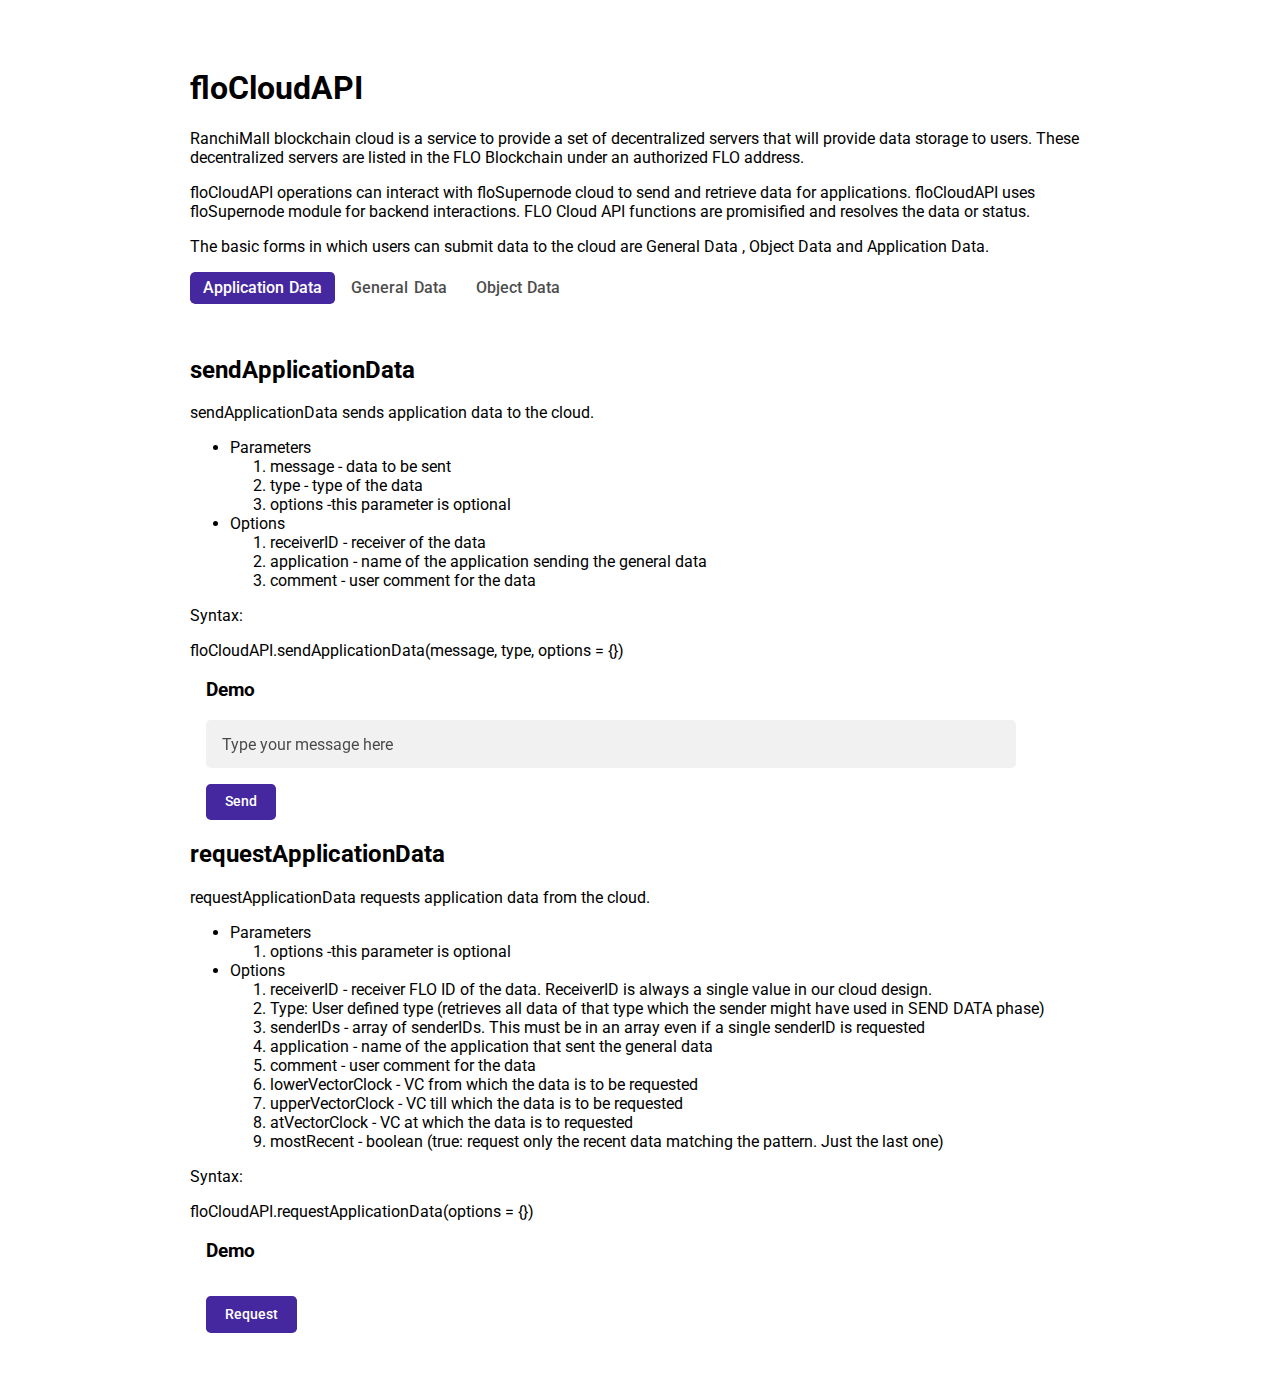
==== index.html @ 9a9b1ab0 "fixing key-value pair block" ====
<!DOCTYPE html>
<html>
  <head>
    <title>floCloud</title>
    <meta name="viewport" content="width=device-width, initial-scale=1.0" />
    <script id="floGlobals">
      /* Constants for FLO blockchain operations !!Make sure to add this at begining!! */
      const floGlobals = {
        //Required for all
        blockchain: "FLO",

        //Required for blockchain API operators
        apiURL: {
          FLO: [
            "https://explorer.mediciland.com/",
            "https://livenet.flocha.in/",
            "https://flosight.duckdns.org/",
            "http://livenet-explorer.floexperiments.com/",
          ],
          FLO_TEST: [
            "https://testnet-flosight.duckdns.org/",
            "https://testnet.flocha.in/",
          ],
        },
        adminID: "FKAEdnPfjXLHSYwrXQu377ugN4tXU7VGdf",
        sendAmt: 0.001,
        fee: 0.0005,

        //Required for Supernode operations
        SNStorageID: "FNaN9McoBAEFUjkRmNQRYLmBF8SpS7Tgfk",
        supernodes: {}, //each supnernode must be stored as floID : {uri:<uri>,pubKey:<publicKey>}

        //for cloud apps
        subAdmins: [],
        application: "floCloud",
        appObjects: {},
        generalData: {},
        lastVC: {},
      };
    </script>
    <script id="onLoadStartUp">
      function onLoadStartUp() {
        //floDapps.addStartUpFunction('Sample', Promised Function)
        //floDapps.setAppObjectStores({sampleObs1:{}, sampleObs2:{options{autoIncrement:true, keyPath:'SampleKey'}, Indexes:{sampleIndex:{}}}})
        //floDapps.setCustomPrivKeyInput( () => { FUNCTION BODY *must resolve private key* } )

        floDapps
          .launchStartUp()
          .then((result) => {
            console.log(result);
            alert(`Welcome FLO_ID: ${myFloID}`);
            //App functions....
          })
          .catch((error) => console.error(error));
      }
    </script>
    <link rel="preconnect" href="https://fonts.googleapis.com" />
    <link rel="preconnect" href="https://fonts.gstatic.com" crossorigin />
    <link
      href="https://fonts.googleapis.com/css2?family=Roboto:wght@300;500&display=swap"
      rel="stylesheet"
    />
    <link rel="stylesheet" href="style.css" />
  </head>

  <body onload="onLoadStartUp()">
    <section class="main_block">
      <div class="form-group">
        <h1>floCloudAPI</h1>
        <p>
          RanchiMall blockchain cloud is a service to provide a set of
          decentralized servers that will provide data storage to users. These
          decentralized servers are listed in the FLO Blockchain under an
          authorized FLO address.
        </p>

        <p>
          floCloudAPI operations can interact with floSupernode cloud to send
          and retrieve data for applications. floCloudAPI uses floSupernode
          module for backend interactions. FLO Cloud API functions are
          promisified and resolves the data or status.
        </p>

        <p>
          The basic forms in which users can submit data to the cloud are
          General Data , Object Data and Application Data.
        </p>

        <sm-tab-header variant="tab" target="tab1">
          <sm-tab rank="0" class="active">Application Data</sm-tab>
          <sm-tab rank="1" class="">General Data</sm-tab>
          <sm-tab rank="2" class="">Object Data</sm-tab>
        </sm-tab-header>

        <sm-tab-panels id="tab1">
          <sm-panel class="panels">
            <div
              id="sendApplicationDataBlock"
              class="descriptionBlocks hideBlock"
            >
              <h2>sendApplicationData</h2>
              <p>sendApplicationData sends application data to the cloud.</p>
              <ul>
                <li>Parameters</li>
                <ol>
                  <li>message - data to be sent</li>
                  <li>type - type of the data</li>
                  <li>options -this parameter is optional</li>
                </ol>

                <li>Options</li>
                <ol>
                  <li>receiverID - receiver of the data</li>
                  <li>
                    application - name of the application sending the general
                    data
                  </li>
                  <li>comment - user comment for the data</li>
                </ol>
              </ul>
              <p>Syntax:</p>
              <p class="syntax">
                floCloudAPI.sendApplicationData(message, type, options = {})
              </p>
            </div>

            <div class="demoSendApplicationData demoArea">
              <h3>Demo</h3>
              <sm-input
                placeholder="Type your message here"
                type="text"
                animate
                id="userMessage"
                class="demo-inner-blocks"
              >
              </sm-input>
              <sm-button variant="primary" id="sendApplicationMessage"
                >Send</sm-button
              >
            </div>

            <div
              id="requestApplicationDataBlock"
              class="descriptionBlocks hideBlock"
            >
              <h2>requestApplicationData</h2>
              <p>
                requestApplicationData requests application data from the cloud.
              </p>
              <ul>
                <li>Parameters</li>
                <ol>
                  <li>options -this parameter is optional</li>
                </ol>

                <li>Options</li>
                <ol>
                  <li>
                    receiverID - receiver FLO ID of the data. ReceiverID is
                    always a single value in our cloud design.
                  </li>
                  <li>
                    Type: User defined type (retrieves all data of that type
                    which the sender might have used in SEND DATA phase)
                  </li>
                  <li>
                    senderIDs - array of senderIDs. This must be in an array
                    even if a single senderID is requested
                  </li>
                  <li>
                    application - name of the application that sent the general
                    data
                  </li>
                  <li>comment - user comment for the data</li>
                  <li>
                    lowerVectorClock - VC from which the data is to be requested
                  </li>
                  <li>
                    upperVectorClock - VC till which the data is to be requested
                  </li>
                  <li>atVectorClock - VC at which the data is to requested</li>
                  <li>
                    mostRecent - boolean (true: request only the recent data
                    matching the pattern. Just the last one)
                  </li>
                </ol>
              </ul>
              <p>Syntax:</p>
              <p class="syntax">
                floCloudAPI.requestApplicationData(options = {})
              </p>
            </div>

            <div class="demoRequestApplicationData demoArea">
              <h3>Demo</h3>
              <sm-button variant="primary" id="requestApplicationMessage"
                >Request</sm-button
              >
            </div>
          </sm-panel>

          <!-- General Data -->

          <sm-panel class="hide-completely panels">
            <div id="sendGeneralDataBlock" class="descriptionBlocks">
              <h2>sendGeneralData</h2>
              <p>sendGeneralData sends general data to the cloud.</p>
              <ul>
                <li>Parameters</li>
                <ol>
                  <li>message - data to be sent</li>
                  <li>type - type of the data</li>
                  <li>options -this parameter is optional</li>
                </ol>

                <li>Options</li>
                <ol>
                  <li>receiverID - receiver of the data</li>
                  <li>
                    application - name of the application sending the general
                    data
                  </li>
                  <li>comment - user comment for the data</li>
                </ol>
              </ul>
              <p>Syntax:</p>
              <p class="syntax">
                floCloudAPI.sendGeneralData(message, type, options = {})
              </p>
            </div>

            <div class="demoSendGeneralData demoArea">
              <h3>Demo</h3>
              <sm-input
                placeholder="Type your message here"
                type="text"
                animate
                id="userMessage"
                class="demo-inner-blocks"
              >
              </sm-input>
              <sm-button variant="primary" id="sendUserMessage">Send</sm-button>
            </div>

            <div id="requestGeneralDataBlock" class="descriptionBlocks">
              <h2>requestGeneralData</h2>
              <p>
                requestGeneralData requests application data from the cloud.
              </p>
              <ul>
                <li>Parameters</li>
                <ol>
                  <li>type - type of the data</li>
                  <li>options -this parameter is optional</li>
                </ol>

                <li>Options</li>
                <ol>
                  <li>
                    receiverID - receiver FLO ID of the data. ReceiverID is
                    always a single value in our cloud design.
                  </li>
                  <li>
                    senderIDs - array of senderIDs. This must be in an array
                    even if a single senderID is requested
                  </li>
                  <li>
                    application - name of the application that sent the general
                    data
                  </li>
                  <li>comment - user comment for the data</li>
                  <li>
                    lowerVectorClock - VC from which the data is to be requested
                  </li>
                  <li>
                    upperVectorClock - VC till which the data is to be requested
                  </li>
                  <li>atVectorClock - VC at which the data is to requested</li>
                  <li>
                    mostRecent - boolean (true: request only the recent data
                    matching the pattern. Just the last one)
                  </li>
                </ol>
              </ul>
              <p>Syntax:</p>
              <p class="syntax">
                floCloudAPI.requestGeneralData(type, options = {})
              </p>
            </div>
            <div class="demoRequestGeneralData demoArea">
              <h3>Demo</h3>
              <sm-button variant="primary" id="requestUserMessage"
                >Request</sm-button
              >
            </div>
          </sm-panel>

          <!-- Object Data -->

          <sm-panel class="hide-completely panels">
            <div id="resetObjectDataBlock" class="descriptionBlocks">
              <h2>resetObjectData</h2>
              <p>resetObjectData resets the objectData to cloud.</p>
              <ul>
                <li>Parameters</li>
                <ol>
                  <li>
                    "objectName" - Name of the objectData to be updated. Quotes
                    are must.
                  </li>
                  <li>options -this parameter is optional</li>
                </ol>

                <li>Options</li>
                <ol>
                  <li>receiverID - receiver of the data</li>
                  <li>
                    application - name of the application sending the general
                    data
                  </li>
                  <li>comment - user comment for the data</li>
                </ol>
              </ul>
              <p>Syntax:</p>
              <p class="syntax">
                floCloudAPI.resetObjectData("objectName", options = {})
              </p>
            </div>

            <div class="demoResetObjectData demoArea">
              <h3>Demo</h3>
              <sm-input
                placeholder="Type the name of the Object"
                type="text"
                animate
                id="objectName"
                class="demo-inner-blocks"
              >
              </sm-input>

              <div class="keyValuePairs" id="resetKeyValueBlock">
                <h4>Key-Value Pairs</h4>
                <p>Write the key value pairs for the Object.</p>
                <div id="pair1" class="pairs">
                  <sm-input
                    placeholder="Type the key"
                    type="text"
                    animate
                    class="object-inner-blocks key"
                  >
                  </sm-input>
                  <sm-input
                    placeholder="Type the Value"
                    type="text"
                    animate
                    class="object-inner-blocks value"
                  >
                  </sm-input>
                  <div
                    class="plus"
                    onclick="addKeyValuePairs('resetKeyValueBlock' ,'pair1', 2)"
                  >
                    +
                  </div>
                </div>
              </div>
              <sm-button variant="primary" id="resetObjectData"
                >Reset</sm-button
              >
            </div>

            <div id="updateObjectDataBlock" class="descriptionBlocks">
              <h2>updateObjectData</h2>
              <p>updateObjectData updates the objectData to cloud.</p>
              <ul>
                <li>Parameters</li>
                <ol>
                  <li>
                    "objectName" - Name of the objectData to be updated. Quotes
                    are must.
                  </li>
                  <li>options -this parameter is optional</li>
                </ol>

                <li>Options</li>
                <ol>
                  <li>receiverID - receiver of the data</li>
                  <li>
                    application - name of the application sending the general
                    data
                  </li>
                  <li>comment - user comment for the data</li>
                </ol>
              </ul>
              <p>Syntax:</p>
              <p class="syntax">
                floCloudAPI.updateObjectData("objectName", options = {})
              </p>
            </div>

            <div class="demoUpdateObjectData demoArea">
              <h3>Demo</h3>
              <sm-input
                placeholder="Type the name of the Object"
                type="text"
                animate
                id="objectName"
                class="demo-inner-blocks"
              >
              </sm-input>

              <div class="keyValuePairs" id="updateKeyValueBlock">
                <h4>Key-Value Pairs</h4>
                <p>Write the key value pairs for the Object.</p>
                <div id="pair1" class="pairs">
                  <sm-input
                    placeholder="Type the key"
                    type="text"
                    animate
                    class="object-inner-blocks key"
                  >
                  </sm-input>
                  <sm-input
                    placeholder="Type the Value"
                    type="text"
                    animate
                    class="object-inner-blocks value"
                  >
                  </sm-input>
                  <div
                    class="plus"
                    onclick="addKeyValuePairs('updateKeyValueBlock' ,'pair1', 2)"
                  >
                    +
                  </div>
                </div>
              </div>
              <sm-button variant="primary" id="updateObjectData"
                >Update</sm-button
              >
            </div>

            <div id="requestObjectDataBlock" class="descriptionBlocks">
              <h2>requestObjectData</h2>
              <p>requestObjectData requests application data from the cloud.</p>
              <ul>
                <li>Parameters</li>
                <ol>
                  <li>
                    "objectName" - Name of the objectData to be requested.
                    Quotes are must.
                  </li>
                  <li>options -this parameter is optional</li>
                </ol>

                <li>Options</li>
                <ol>
                  <li>receiverID - receiver of the data</li>
                  <li>
                    senderIDs - array of senderIDs. This must be in an array
                    even if a single senderID is requested
                  </li>
                  <li>
                    application - name of the application sending the general
                    data
                  </li>
                  <li>comment - user comment for the data</li>
                  <li>
                    lowerVectorClock - VC from which the data is to be requested
                  </li>
                  <li>
                    upperVectorClock - VC till which the data is to be requested
                  </li>
                  <li>atVectorClock - VC at which the data is to requested</li>
                  <li>
                    mostRecent - boolean (true: request only the recent data
                    matching the pattern. Just the last one.)
                  </li>
                </ol>
              </ul>
              <p>Syntax:</p>
              <p class="syntax">
                floCloudAPI.requestObjectData("objectName", options = {})
              </p>
            </div>

            <div class="demoRequestObjectData demoArea">
              <h3>Demo</h3>
              <sm-input
                placeholder="Type the name of the Object"
                type="text"
                animate
                id="objectName"
                class="demo-inner-blocks"
              >
              </sm-input>
              <sm-button variant="primary" id="requestObjectData"
                >Request</sm-button
              >
            </div>
          </sm-panel>
        </sm-tab-panels>
      </div>
    </section>

    <script>
      let type = "type2";

      let userMessage = document.getElementById("userMessage");
      let objectName = document.getElementById("objectName");
      let demo = [
        "demoSendGeneralData",
        "demoRequestGeneralData",
        "demoSendApplicationData",
        "demoRequestApplicationData",
        "demoResetObjectData",
        "demoUpdateObjectData",
        "demoRequestObjectData",
      ];

      // buttons
      let sendUserMessage = document.getElementById("sendUserMessage");
      let requestUserMessage = document.getElementById("requestUserMessage");
      let resetObjectData = document.getElementById("resetObjectData");
      let updateObjectData = document.getElementById("updateObjectData");
      let requestObjectData = document.getElementById("requestObjectData");
      let sendApplicationMessage = document.getElementById(
        "sendApplicationMessage"
      );
      let requestApplicationMessage = document.getElementById(
        "requestApplicationMessage"
      );

      resetObjectData.addEventListener("clicked", () => {
        console.log("sending message");

        let objName = generateObject("resetKeyValueBlock");

        floCloudAPI.resetObjectData(objName).then(
          function (value) {
            alert("successful");
            displayCode(value, 4);
          },
          function (error) {
            alert("unsuccessful");
          }
        );
      });

      updateObjectData.addEventListener("clicked", () => {
        console.log("sending message");

        let objName = generateObject("updateKeyValueBlock");

        floCloudAPI.updateObjectData(objName).then(
          function (value) {
            alert("successful");
            displayCode(value, 5);
          },
          function (error) {
            alert("unsuccessful");
          }
        );
      });

      requestObjectData.addEventListener("clicked", () => {
        console.log("sending message");

        let objName = document.getElementById("objectName").value;

        floCloudAPI.requestObjectData(objName).then(
          function (value) {
            let result = floGlobals.appObjects[objName];

            alert("successful");
            displayCode(result, 6);
          },
          function (error) {
            alert("unsuccessful");
          }
        );
      });

      sendApplicationMessage.addEventListener("clicked", () => {
        console.log("sending message");

        floCloudAPI.sendApplicationData(userMessage.value, type).then(
          function (value) {
            alert("successful");
            displayCode(value, 2);
          },
          function (error) {
            alert("unsuccessful");
          }
        );
      });

      requestApplicationMessage.addEventListener("clicked", () => {
        console.log("requesting message");
        floCloudAPI.requestApplicationData().then(
          function (value) {
            alert("successful");
            displayCode(value, 3);
          },
          function (error) {
            alert("unsuccessful");
          }
        );
      });

      sendUserMessage.addEventListener("clicked", () => {
        console.log("sending message");

        floCloudAPI.sendGeneralData(userMessage.value, type).then(
          function (value) {
            alert("successful");
            displayCode(value, 0);
          },
          function (error) {
            alert("unsuccessful");
          }
        );
      });

      requestUserMessage.addEventListener("clicked", () => {
        console.log("requesting message");
        floCloudAPI.requestGeneralData(type).then(
          function (value) {
            alert("successful");

            displayCode(value, 1);
          },
          function (error) {
            alert("unsuccessful");
          }
        );
      });

      function displayCode(value, index) {
        let demoBlock = document.querySelector("." + demo[index]);
        let frag = document.createDocumentFragment();
        let codeLabel = document.createElement("p");
        let outputLabel = document.createElement("p");
        let codeBlock = document.createElement("pre");
        let outputBlock = document.createElement("pre");

        outputBlock.classList.add("scroll");
        outputBlock.classList.add("demo-inner-blocks");
        codeBlock.classList.add("demo-inner-blocks");

        codeLabel.innerHTML = "Code:";
        outputLabel.innerHTML = "Output:";
        outputBlock.innerHTML = JSON.stringify(value, undefined, 4);

        if (index == 0) {
          codeBlock.innerHTML = `floCloudAPI.sendGeneralData("${userMessage.value}", "${type}")`;
        } else if (index == 1) {
          codeBlock.innerHTML = `floCloudAPI.requestGeneralData("${type}"")`;
        } else if (index == 2) {
          codeBlock.innerHTML = `floCloudAPI.sendApplicationData("${userMessage.value}", "${type}")`;
        } else if (index == 3) {
          codeBlock.innerHTML = `floCloudAPI.requestApplicationData()`;
        } else if (index == 4) {
          codeBlock.innerHTML = `floCloudAPI.resetObjectData("${objectName.value}")`;
        } else if (index == 5) {
          codeBlock.innerHTML = `floCloudAPI.updateObjectData("${objectName.value}")`;
        } else if (index == 6) {
          codeBlock.innerHTML = `floCloudAPI.requestObjectData("${objectName.value}")`;
        }

        frag.appendChild(codeLabel);
        frag.appendChild(codeBlock);
        frag.appendChild(outputLabel);
        frag.appendChild(outputBlock);

        demoBlock.appendChild(frag);
      }

      function addKeyValuePairs(id, pairId, index) {
        let keyValueBlock = document.getElementById(id);
        let pairBlock = keyValueBlock.querySelector("#" + pairId);
        let pairClone = pairBlock.cloneNode(true);
        let plusBtn = pairBlock.querySelector(".plus");
        let plusBtnNew = pairClone.querySelector(".plus");

        pairBlock.removeChild(plusBtn);
        pairClone.setAttribute("id", "pair" + index);
        plusBtnNew.setAttribute(
          "onclick",
          `addKeyValuePairs('${id}' ,'pair${index}', ${index + 1})`
        );

        keyValueBlock.appendChild(pairClone);
      }

      function generateObject(id) {
        let keyValueBlock = document.getElementById(id);
        let pairs = keyValueBlock.querySelectorAll(".pairs");
        let objUser = objectName.value;
        let obj = {};

        pairs.forEach((pair) => {
          let key = pair.querySelector(".key").value;
          let value = pair.querySelector(".value").value;

          obj[key] = value;
        });

        floGlobals.appObjects[objUser] = obj;

        return objUser;
      }
    </script>
    <script src="scripts/components.js"></script>

    <script id="init_lib" version="1.0.1">
      //All util libraries required for Standard operations (DO NOT EDIT ANY)

      /* Reactor Event handling */
      if (typeof reactor == "undefined" || !reactor) {
        (function () {
          function Event(name) {
            this.name = name;
            this.callbacks = [];
          }

          Event.prototype.registerCallback = function (callback) {
            this.callbacks.push(callback);
          };

          function Reactor() {
            this.events = {};
          }

          Reactor.prototype.registerEvent = function (eventName) {
            var event = new Event(eventName);
            this.events[eventName] = event;
          };

          Reactor.prototype.dispatchEvent = function (eventName, eventArgs) {
            this.events[eventName].callbacks.forEach(function (callback) {
              callback(eventArgs);
            });
          };

          Reactor.prototype.addEventListener = function (eventName, callback) {
            this.events[eventName].registerCallback(callback);
          };

          window.reactor = new Reactor();
        })();
      }

      /* Sample Usage
    --Creating and defining the event--
    reactor.registerEvent('<eventName>');
    reactor.addEventListener('<eventName>', function(someObject){
      do something...
    });
    --Firing the event--
    reactor.dispatchEvent('<eventName>',<someObject>);
  */

      /*!
       * Crypto-JS v2.5.4  Crypto.js
       * http://code.google.com/p/crypto-js/
       * Copyright (c) 2009-2013, Jeff Mott. All rights reserved.
       * http://code.google.com/p/crypto-js/wiki/License
       */
      if (typeof Crypto == "undefined" || !Crypto.util) {
        (function () {
          var base64map =
            "ABCDEFGHIJKLMNOPQRSTUVWXYZabcdefghijklmnopqrstuvwxyz0123456789+/";

          // Global Crypto object
          var Crypto = (window.Crypto = {});

          // Crypto utilities
          var util = (Crypto.util = {
            // Bit-wise rotate left
            rotl: function (n, b) {
              return (n << b) | (n >>> (32 - b));
            },

            // Bit-wise rotate right
            rotr: function (n, b) {
              return (n << (32 - b)) | (n >>> b);
            },

            // Swap big-endian to little-endian and vice versa
            endian: function (n) {
              // If number given, swap endian
              if (n.constructor == Number) {
                return (
                  (util.rotl(n, 8) & 0x00ff00ff) |
                  (util.rotl(n, 24) & 0xff00ff00)
                );
              }

              // Else, assume array and swap all items
              for (var i = 0; i < n.length; i++) n[i] = util.endian(n[i]);
              return n;
            },

            // Generate an array of any length of random bytes
            randomBytes: function (n) {
              for (var bytes = []; n > 0; n--)
                bytes.push(Math.floor(Math.random() * 256));
              return bytes;
            },

            // Convert a byte array to big-endian 32-bit words
            bytesToWords: function (bytes) {
              for (var words = [], i = 0, b = 0; i < bytes.length; i++, b += 8)
                words[b >>> 5] |= (bytes[i] & 0xff) << (24 - (b % 32));
              return words;
            },

            // Convert big-endian 32-bit words to a byte array
            wordsToBytes: function (words) {
              for (var bytes = [], b = 0; b < words.length * 32; b += 8)
                bytes.push((words[b >>> 5] >>> (24 - (b % 32))) & 0xff);
              return bytes;
            },

            // Convert a byte array to a hex string
            bytesToHex: function (bytes) {
              for (var hex = [], i = 0; i < bytes.length; i++) {
                hex.push((bytes[i] >>> 4).toString(16));
                hex.push((bytes[i] & 0xf).toString(16));
              }
              return hex.join("");
            },

            // Convert a hex string to a byte array
            hexToBytes: function (hex) {
              for (var bytes = [], c = 0; c < hex.length; c += 2)
                bytes.push(parseInt(hex.substr(c, 2), 16));
              return bytes;
            },

            // Convert a byte array to a base-64 string
            bytesToBase64: function (bytes) {
              for (var base64 = [], i = 0; i < bytes.length; i += 3) {
                var triplet =
                  (bytes[i] << 16) | (bytes[i + 1] << 8) | bytes[i + 2];
                for (var j = 0; j < 4; j++) {
                  if (i * 8 + j * 6 <= bytes.length * 8)
                    base64.push(
                      base64map.charAt((triplet >>> (6 * (3 - j))) & 0x3f)
                    );
                  else base64.push("=");
                }
              }

              return base64.join("");
            },

            // Convert a base-64 string to a byte array
            base64ToBytes: function (base64) {
              // Remove non-base-64 characters
              base64 = base64.replace(/[^A-Z0-9+\/]/gi, "");

              for (
                var bytes = [], i = 0, imod4 = 0;
                i < base64.length;
                imod4 = ++i % 4
              ) {
                if (imod4 == 0) continue;
                bytes.push(
                  ((base64map.indexOf(base64.charAt(i - 1)) &
                    (Math.pow(2, -2 * imod4 + 8) - 1)) <<
                    (imod4 * 2)) |
                    (base64map.indexOf(base64.charAt(i)) >>> (6 - imod4 * 2))
                );
              }

              return bytes;
            },
          });

          // Crypto character encodings
          var charenc = (Crypto.charenc = {});

          // UTF-8 encoding
          var UTF8 = (charenc.UTF8 = {
            // Convert a string to a byte array
            stringToBytes: function (str) {
              return Binary.stringToBytes(unescape(encodeURIComponent(str)));
            },

            // Convert a byte array to a string
            bytesToString: function (bytes) {
              return decodeURIComponent(escape(Binary.bytesToString(bytes)));
            },
          });

          // Binary encoding
          var Binary = (charenc.Binary = {
            // Convert a string to a byte array
            stringToBytes: function (str) {
              for (var bytes = [], i = 0; i < str.length; i++)
                bytes.push(str.charCodeAt(i) & 0xff);
              return bytes;
            },

            // Convert a byte array to a string
            bytesToString: function (bytes) {
              for (var str = [], i = 0; i < bytes.length; i++)
                str.push(String.fromCharCode(bytes[i]));
              return str.join("");
            },
          });
        })();
      }

      //Adding SHA1 to fix basic PKBDF2
      /*
       * Crypto-JS v2.5.4
       * http://code.google.com/p/crypto-js/
       * (c) 2009-2012 by Jeff Mott. All rights reserved.
       * http://code.google.com/p/crypto-js/wiki/License
       */
      (function () {
        // Shortcuts
        var C = Crypto,
          util = C.util,
          charenc = C.charenc,
          UTF8 = charenc.UTF8,
          Binary = charenc.Binary;

        // Public API
        var SHA1 = (C.SHA1 = function (message, options) {
          var digestbytes = util.wordsToBytes(SHA1._sha1(message));
          return options && options.asBytes
            ? digestbytes
            : options && options.asString
            ? Binary.bytesToString(digestbytes)
            : util.bytesToHex(digestbytes);
        });

        // The core
        SHA1._sha1 = function (message) {
          // Convert to byte array
          if (message.constructor == String)
            message = UTF8.stringToBytes(message);
          /* else, assume byte array already */

          var m = util.bytesToWords(message),
            l = message.length * 8,
            w = [],
            H0 = 1732584193,
            H1 = -271733879,
            H2 = -1732584194,
            H3 = 271733878,
            H4 = -1009589776;

          // Padding
          m[l >> 5] |= 0x80 << (24 - (l % 32));
          m[(((l + 64) >>> 9) << 4) + 15] = l;

          for (var i = 0; i < m.length; i += 16) {
            var a = H0,
              b = H1,
              c = H2,
              d = H3,
              e = H4;

            for (var j = 0; j < 80; j++) {
              if (j < 16) w[j] = m[i + j];
              else {
                var n = w[j - 3] ^ w[j - 8] ^ w[j - 14] ^ w[j - 16];
                w[j] = (n << 1) | (n >>> 31);
              }

              var t =
                ((H0 << 5) | (H0 >>> 27)) +
                H4 +
                (w[j] >>> 0) +
                (j < 20
                  ? ((H1 & H2) | (~H1 & H3)) + 1518500249
                  : j < 40
                  ? (H1 ^ H2 ^ H3) + 1859775393
                  : j < 60
                  ? ((H1 & H2) | (H1 & H3) | (H2 & H3)) - 1894007588
                  : (H1 ^ H2 ^ H3) - 899497514);

              H4 = H3;
              H3 = H2;
              H2 = (H1 << 30) | (H1 >>> 2);
              H1 = H0;
              H0 = t;
            }

            H0 += a;
            H1 += b;
            H2 += c;
            H3 += d;
            H4 += e;
          }

          return [H0, H1, H2, H3, H4];
        };

        // Package private blocksize
        SHA1._blocksize = 16;

        SHA1._digestsize = 20;
      })();

      //Added to make PKBDF2 work
      /*
       * Crypto-JS v2.5.4
       * http://code.google.com/p/crypto-js/
       * (c) 2009-2012 by Jeff Mott. All rights reserved.
       * http://code.google.com/p/crypto-js/wiki/License
       */
      (function () {
        // Shortcuts
        var C = Crypto,
          util = C.util,
          charenc = C.charenc,
          UTF8 = charenc.UTF8,
          Binary = charenc.Binary;

        C.HMAC = function (hasher, message, key, options) {
          // Convert to byte arrays
          if (message.constructor == String)
            message = UTF8.stringToBytes(message);
          if (key.constructor == String) key = UTF8.stringToBytes(key);
          /* else, assume byte arrays already */

          // Allow arbitrary length keys
          if (key.length > hasher._blocksize * 4)
            key = hasher(key, {
              asBytes: true,
            });

          // XOR keys with pad constants
          var okey = key.slice(0),
            ikey = key.slice(0);
          for (var i = 0; i < hasher._blocksize * 4; i++) {
            okey[i] ^= 0x5c;
            ikey[i] ^= 0x36;
          }

          var hmacbytes = hasher(
            okey.concat(
              hasher(ikey.concat(message), {
                asBytes: true,
              })
            ),
            {
              asBytes: true,
            }
          );

          return options && options.asBytes
            ? hmacbytes
            : options && options.asString
            ? Binary.bytesToString(hmacbytes)
            : util.bytesToHex(hmacbytes);
        };
      })();

      //crypto-sha256-hmac.js
      /*
       * Crypto-JS v2.5.4
       * http://code.google.com/p/crypto-js/
       * (c) 2009-2012 by Jeff Mott. All rights reserved.
       * http://code.google.com/p/crypto-js/wiki/License
       */

      function ascii_to_hexa(str) {
        var arr1 = [];
        for (var n = 0, l = str.length; n < l; n++) {
          var hex = Number(str.charCodeAt(n)).toString(16);
          arr1.push(hex);
        }
        return arr1.join("");
      }

      (typeof Crypto == "undefined" || !Crypto.util) &&
        (function () {
          var d = (window.Crypto = {}),
            k = (d.util = {
              rotl: function (b, a) {
                return (b << a) | (b >>> (32 - a));
              },
              rotr: function (b, a) {
                return (b << (32 - a)) | (b >>> a);
              },
              endian: function (b) {
                if (b.constructor == Number)
                  return (
                    (k.rotl(b, 8) & 16711935) | (k.rotl(b, 24) & 4278255360)
                  );
                for (var a = 0; a < b.length; a++) b[a] = k.endian(b[a]);
                return b;
              },
              randomBytes: function (b) {
                for (var a = []; b > 0; b--)
                  a.push(Math.floor(Math.random() * 256));
                return a;
              },
              bytesToWords: function (b) {
                for (var a = [], c = 0, e = 0; c < b.length; c++, e += 8)
                  a[e >>> 5] |= (b[c] & 255) << (24 - (e % 32));
                return a;
              },
              wordsToBytes: function (b) {
                for (var a = [], c = 0; c < b.length * 32; c += 8)
                  a.push((b[c >>> 5] >>> (24 - (c % 32))) & 255);
                return a;
              },
              bytesToHex: function (b) {
                for (var a = [], c = 0; c < b.length; c++)
                  a.push((b[c] >>> 4).toString(16)),
                    a.push((b[c] & 15).toString(16));
                return a.join("");
              },
              hexToBytes: function (b) {
                for (var a = [], c = 0; c < b.length; c += 2)
                  a.push(parseInt(b.substr(c, 2), 16));
                return a;
              },
              bytesToBase64: function (b) {
                for (var a = [], c = 0; c < b.length; c += 3)
                  for (
                    var e = (b[c] << 16) | (b[c + 1] << 8) | b[c + 2], p = 0;
                    p < 4;
                    p++
                  )
                    c * 8 + p * 6 <= b.length * 8
                      ? a.push(
                          "ABCDEFGHIJKLMNOPQRSTUVWXYZabcdefghijklmnopqrstuvwxyz0123456789+/".charAt(
                            (e >>> (6 * (3 - p))) & 63
                          )
                        )
                      : a.push("=");
                return a.join("");
              },
              base64ToBytes: function (b) {
                for (
                  var b = b.replace(/[^A-Z0-9+\/]/gi, ""), a = [], c = 0, e = 0;
                  c < b.length;
                  e = ++c % 4
                )
                  e != 0 &&
                    a.push(
                      (("ABCDEFGHIJKLMNOPQRSTUVWXYZabcdefghijklmnopqrstuvwxyz0123456789+/".indexOf(
                        b.charAt(c - 1)
                      ) &
                        (Math.pow(2, -2 * e + 8) - 1)) <<
                        (e * 2)) |
                        ("ABCDEFGHIJKLMNOPQRSTUVWXYZabcdefghijklmnopqrstuvwxyz0123456789+/".indexOf(
                          b.charAt(c)
                        ) >>>
                          (6 - e * 2))
                    );
                return a;
              },
            }),
            d = (d.charenc = {});
          d.UTF8 = {
            stringToBytes: function (b) {
              return g.stringToBytes(unescape(encodeURIComponent(b)));
            },
            bytesToString: function (b) {
              return decodeURIComponent(escape(g.bytesToString(b)));
            },
          };
          var g = (d.Binary = {
            stringToBytes: function (b) {
              for (var a = [], c = 0; c < b.length; c++)
                a.push(b.charCodeAt(c) & 255);
              return a;
            },
            bytesToString: function (b) {
              for (var a = [], c = 0; c < b.length; c++)
                a.push(String.fromCharCode(b[c]));
              return a.join("");
            },
          });
        })();
      (function () {
        var d = Crypto,
          k = d.util,
          g = d.charenc,
          b = g.UTF8,
          a = g.Binary,
          c = [
            1116352408, 1899447441, 3049323471, 3921009573, 961987163,
            1508970993, 2453635748, 2870763221, 3624381080, 310598401,
            607225278, 1426881987, 1925078388, 2162078206, 2614888103,
            3248222580, 3835390401, 4022224774, 264347078, 604807628, 770255983,
            1249150122, 1555081692, 1996064986, 2554220882, 2821834349,
            2952996808, 3210313671, 3336571891, 3584528711, 113926993,
            338241895, 666307205, 773529912, 1294757372, 1396182291, 1695183700,
            1986661051, 2177026350, 2456956037, 2730485921, 2820302411,
            3259730800, 3345764771, 3516065817, 3600352804, 4094571909,
            275423344, 430227734, 506948616, 659060556, 883997877, 958139571,
            1322822218, 1537002063, 1747873779, 1955562222, 2024104815,
            2227730452, 2361852424, 2428436474, 2756734187, 3204031479,
            3329325298,
          ],
          e = (d.SHA256 = function (b, c) {
            var f = k.wordsToBytes(e._sha256(b));
            return c && c.asBytes
              ? f
              : c && c.asString
              ? a.bytesToString(f)
              : k.bytesToHex(f);
          });
        e._sha256 = function (a) {
          a.constructor == String && (a = b.stringToBytes(a));
          var e = k.bytesToWords(a),
            f = a.length * 8,
            a = [
              1779033703, 3144134277, 1013904242, 2773480762, 1359893119,
              2600822924, 528734635, 1541459225,
            ],
            d = [],
            g,
            m,
            r,
            i,
            n,
            o,
            s,
            t,
            h,
            l,
            j;
          e[f >> 5] |= 128 << (24 - (f % 32));
          e[(((f + 64) >> 9) << 4) + 15] = f;
          for (t = 0; t < e.length; t += 16) {
            f = a[0];
            g = a[1];
            m = a[2];
            r = a[3];
            i = a[4];
            n = a[5];
            o = a[6];
            s = a[7];
            for (h = 0; h < 64; h++) {
              h < 16
                ? (d[h] = e[h + t])
                : ((l = d[h - 15]),
                  (j = d[h - 2]),
                  (d[h] =
                    (((l << 25) | (l >>> 7)) ^
                      ((l << 14) | (l >>> 18)) ^
                      (l >>> 3)) +
                    (d[h - 7] >>> 0) +
                    (((j << 15) | (j >>> 17)) ^
                      ((j << 13) | (j >>> 19)) ^
                      (j >>> 10)) +
                    (d[h - 16] >>> 0)));
              j = (f & g) ^ (f & m) ^ (g & m);
              var u =
                ((f << 30) | (f >>> 2)) ^
                ((f << 19) | (f >>> 13)) ^
                ((f << 10) | (f >>> 22));
              l =
                (s >>> 0) +
                (((i << 26) | (i >>> 6)) ^
                  ((i << 21) | (i >>> 11)) ^
                  ((i << 7) | (i >>> 25))) +
                ((i & n) ^ (~i & o)) +
                c[h] +
                (d[h] >>> 0);
              j = u + j;
              s = o;
              o = n;
              n = i;
              i = (r + l) >>> 0;
              r = m;
              m = g;
              g = f;
              f = (l + j) >>> 0;
            }
            a[0] += f;
            a[1] += g;
            a[2] += m;
            a[3] += r;
            a[4] += i;
            a[5] += n;
            a[6] += o;
            a[7] += s;
          }
          return a;
        };
        e._blocksize = 16;
        e._digestsize = 32;
      })();
      (function () {
        var d = Crypto,
          k = d.util,
          g = d.charenc,
          b = g.UTF8,
          a = g.Binary;
        d.HMAC = function (c, e, d, g) {
          e.constructor == String && (e = b.stringToBytes(e));
          d.constructor == String && (d = b.stringToBytes(d));
          d.length > c._blocksize * 4 &&
            (d = c(d, {
              asBytes: !0,
            }));
          for (
            var f = d.slice(0), d = d.slice(0), q = 0;
            q < c._blocksize * 4;
            q++
          )
            (f[q] ^= 92), (d[q] ^= 54);
          c = c(
            f.concat(
              c(d.concat(e), {
                asBytes: !0,
              })
            ),
            {
              asBytes: !0,
            }
          );
          return g && g.asBytes
            ? c
            : g && g.asString
            ? a.bytesToString(c)
            : k.bytesToHex(c);
        };
      })();

      /*!
       * Random number generator with ArcFour PRNG
       *
       * NOTE: For best results, put code like
       * <body onclick='SecureRandom.seedTime();' onkeypress='SecureRandom.seedTime();'>
       * in your main HTML document.
       *
       * Copyright Tom Wu, bitaddress.org  BSD License.
       * http://www-cs-students.stanford.edu/~tjw/jsbn/LICENSE
       */
      (function () {
        // Constructor function of Global SecureRandom object
        var sr = (window.SecureRandom = function () {});

        // Properties
        sr.state;
        sr.pool;
        sr.pptr;
        sr.poolCopyOnInit;

        // Pool size must be a multiple of 4 and greater than 32.
        // An array of bytes the size of the pool will be passed to init()
        sr.poolSize = 256;

        // --- object methods ---

        // public method
        // ba: byte array
        sr.prototype.nextBytes = function (ba) {
          var i;
          if (
            window.crypto &&
            window.crypto.getRandomValues &&
            window.Uint8Array
          ) {
            try {
              var rvBytes = new Uint8Array(ba.length);
              window.crypto.getRandomValues(rvBytes);
              for (i = 0; i < ba.length; ++i) ba[i] = sr.getByte() ^ rvBytes[i];
              return;
            } catch (e) {
              alert(e);
            }
          }
          for (i = 0; i < ba.length; ++i) ba[i] = sr.getByte();
        };

        // --- static methods ---

        // Mix in the current time (w/milliseconds) into the pool
        // NOTE: this method should be called from body click/keypress event handlers to increase entropy
        sr.seedTime = function () {
          sr.seedInt(new Date().getTime());
        };

        sr.getByte = function () {
          if (sr.state == null) {
            sr.seedTime();
            sr.state = sr.ArcFour(); // Plug in your RNG constructor here
            sr.state.init(sr.pool);
            sr.poolCopyOnInit = [];
            for (sr.pptr = 0; sr.pptr < sr.pool.length; ++sr.pptr)
              sr.poolCopyOnInit[sr.pptr] = sr.pool[sr.pptr];
            sr.pptr = 0;
          }
          // TODO: allow reseeding after first request
          return sr.state.next();
        };

        // Mix in a 32-bit integer into the pool
        sr.seedInt = function (x) {
          sr.seedInt8(x);
          sr.seedInt8(x >> 8);
          sr.seedInt8(x >> 16);
          sr.seedInt8(x >> 24);
        };

        // Mix in a 16-bit integer into the pool
        sr.seedInt16 = function (x) {
          sr.seedInt8(x);
          sr.seedInt8(x >> 8);
        };

        // Mix in a 8-bit integer into the pool
        sr.seedInt8 = function (x) {
          sr.pool[sr.pptr++] ^= x & 255;
          if (sr.pptr >= sr.poolSize) sr.pptr -= sr.poolSize;
        };

        // Arcfour is a PRNG
        sr.ArcFour = function () {
          function Arcfour() {
            this.i = 0;
            this.j = 0;
            this.S = new Array();
          }

          // Initialize arcfour context from key, an array of ints, each from [0..255]
          function ARC4init(key) {
            var i, j, t;
            for (i = 0; i < 256; ++i) this.S[i] = i;
            j = 0;
            for (i = 0; i < 256; ++i) {
              j = (j + this.S[i] + key[i % key.length]) & 255;
              t = this.S[i];
              this.S[i] = this.S[j];
              this.S[j] = t;
            }
            this.i = 0;
            this.j = 0;
          }

          function ARC4next() {
            var t;
            this.i = (this.i + 1) & 255;
            this.j = (this.j + this.S[this.i]) & 255;
            t = this.S[this.i];
            this.S[this.i] = this.S[this.j];
            this.S[this.j] = t;
            return this.S[(t + this.S[this.i]) & 255];
          }

          Arcfour.prototype.init = ARC4init;
          Arcfour.prototype.next = ARC4next;

          return new Arcfour();
        };

        // Initialize the pool with junk if needed.
        if (sr.pool == null) {
          sr.pool = new Array();
          sr.pptr = 0;
          var t;
          if (
            window.crypto &&
            window.crypto.getRandomValues &&
            window.Uint8Array
          ) {
            try {
              // Use webcrypto if available
              var ua = new Uint8Array(sr.poolSize);
              window.crypto.getRandomValues(ua);
              for (t = 0; t < sr.poolSize; ++t) sr.pool[sr.pptr++] = ua[t];
            } catch (e) {
              alert(e);
            }
          }
          while (sr.pptr < sr.poolSize) {
            // extract some randomness from Math.random()
            t = Math.floor(65536 * Math.random());
            sr.pool[sr.pptr++] = t >>> 8;
            sr.pool[sr.pptr++] = t & 255;
          }
          sr.pptr = Math.floor(sr.poolSize * Math.random());
          sr.seedTime();
          // entropy
          var entropyStr = "";
          // screen size and color depth: ~4.8 to ~5.4 bits
          entropyStr +=
            window.screen.height *
            window.screen.width *
            window.screen.colorDepth;
          entropyStr +=
            window.screen.availHeight *
            window.screen.availWidth *
            window.screen.pixelDepth;
          // time zone offset: ~4 bits
          var dateObj = new Date();
          var timeZoneOffset = dateObj.getTimezoneOffset();
          entropyStr += timeZoneOffset;
          // user agent: ~8.3 to ~11.6 bits
          entropyStr += navigator.userAgent;
          // browser plugin details: ~16.2 to ~21.8 bits
          var pluginsStr = "";
          for (var i = 0; i < navigator.plugins.length; i++) {
            pluginsStr +=
              navigator.plugins[i].name +
              " " +
              navigator.plugins[i].filename +
              " " +
              navigator.plugins[i].description +
              " " +
              navigator.plugins[i].version +
              ", ";
          }
          var mimeTypesStr = "";
          for (var i = 0; i < navigator.mimeTypes.length; i++) {
            mimeTypesStr +=
              navigator.mimeTypes[i].description +
              " " +
              navigator.mimeTypes[i].type +
              " " +
              navigator.mimeTypes[i].suffixes +
              ", ";
          }
          entropyStr += pluginsStr + mimeTypesStr;
          // cookies and storage: 1 bit
          entropyStr +=
            navigator.cookieEnabled +
            typeof sessionStorage +
            typeof localStorage;
          // language: ~7 bit
          entropyStr += navigator.language;
          // history: ~2 bit
          entropyStr += window.history.length;
          // location
          entropyStr += window.location;

          var entropyBytes = Crypto.SHA256(entropyStr, { asBytes: true });
          for (var i = 0; i < entropyBytes.length; i++) {
            sr.seedInt8(entropyBytes[i]);
          }
        }
      })();

      //ripemd160.js
      /*
        CryptoJS v3.1.2
        code.google.com/p/crypto-js
        (c) 2009-2013 by Jeff Mott. All rights reserved.
        code.google.com/p/crypto-js/wiki/License
        */
      /** @preserve
        (c) 2012 by Cédric Mesnil. All rights reserved.
        Redistribution and use in source and binary forms, with or without modification, are permitted provided that the following conditions are met:
            - Redistributions of source code must retain the above copyright notice, this list of conditions and the following disclaimer.
            - Redistributions in binary form must reproduce the above copyright notice, this list of conditions and the following disclaimer in the documentation and/or other materials provided with the distribution.
        THIS SOFTWARE IS PROVIDED BY THE COPYRIGHT HOLDERS AND CONTRIBUTORS "AS IS" AND ANY EXPRESS OR IMPLIED WARRANTIES, INCLUDING, BUT NOT LIMITED TO, THE IMPLIED WARRANTIES OF MERCHANTABILITY AND FITNESS FOR A PARTICULAR PURPOSE ARE DISCLAIMED. IN NO EVENT SHALL THE COPYRIGHT HOLDER OR CONTRIBUTORS BE LIABLE FOR ANY DIRECT, INDIRECT, INCIDENTAL, SPECIAL, EXEMPLARY, OR CONSEQUENTIAL DAMAGES (INCLUDING, BUT NOT LIMITED TO, PROCUREMENT OF SUBSTITUTE GOODS OR SERVICES; LOSS OF USE, DATA, OR PROFITS; OR BUSINESS INTERRUPTION) HOWEVER CAUSED AND ON ANY THEORY OF LIABILITY, WHETHER IN CONTRACT, STRICT LIABILITY, OR TORT (INCLUDING NEGLIGENCE OR OTHERWISE) ARISING IN ANY WAY OUT OF THE USE OF THIS SOFTWARE, EVEN IF ADVISED OF THE POSSIBILITY OF SUCH DAMAGE.
        */

      // Constants table
      var zl = [
        0, 1, 2, 3, 4, 5, 6, 7, 8, 9, 10, 11, 12, 13, 14, 15, 7, 4, 13, 1, 10,
        6, 15, 3, 12, 0, 9, 5, 2, 14, 11, 8, 3, 10, 14, 4, 9, 15, 8, 1, 2, 7, 0,
        6, 13, 11, 5, 12, 1, 9, 11, 10, 0, 8, 12, 4, 13, 3, 7, 15, 14, 5, 6, 2,
        4, 0, 5, 9, 7, 12, 2, 10, 14, 1, 3, 8, 11, 6, 15, 13,
      ];
      var zr = [
        5, 14, 7, 0, 9, 2, 11, 4, 13, 6, 15, 8, 1, 10, 3, 12, 6, 11, 3, 7, 0,
        13, 5, 10, 14, 15, 8, 12, 4, 9, 1, 2, 15, 5, 1, 3, 7, 14, 6, 9, 11, 8,
        12, 2, 10, 0, 4, 13, 8, 6, 4, 1, 3, 11, 15, 0, 5, 12, 2, 13, 9, 7, 10,
        14, 12, 15, 10, 4, 1, 5, 8, 7, 6, 2, 13, 14, 0, 3, 9, 11,
      ];
      var sl = [
        11, 14, 15, 12, 5, 8, 7, 9, 11, 13, 14, 15, 6, 7, 9, 8, 7, 6, 8, 13, 11,
        9, 7, 15, 7, 12, 15, 9, 11, 7, 13, 12, 11, 13, 6, 7, 14, 9, 13, 15, 14,
        8, 13, 6, 5, 12, 7, 5, 11, 12, 14, 15, 14, 15, 9, 8, 9, 14, 5, 6, 8, 6,
        5, 12, 9, 15, 5, 11, 6, 8, 13, 12, 5, 12, 13, 14, 11, 8, 5, 6,
      ];
      var sr = [
        8, 9, 9, 11, 13, 15, 15, 5, 7, 7, 8, 11, 14, 14, 12, 6, 9, 13, 15, 7,
        12, 8, 9, 11, 7, 7, 12, 7, 6, 15, 13, 11, 9, 7, 15, 11, 8, 6, 6, 14, 12,
        13, 5, 14, 13, 13, 7, 5, 15, 5, 8, 11, 14, 14, 6, 14, 6, 9, 12, 9, 12,
        5, 15, 8, 8, 5, 12, 9, 12, 5, 14, 6, 8, 13, 6, 5, 15, 13, 11, 11,
      ];

      var hl = [0x00000000, 0x5a827999, 0x6ed9eba1, 0x8f1bbcdc, 0xa953fd4e];
      var hr = [0x50a28be6, 0x5c4dd124, 0x6d703ef3, 0x7a6d76e9, 0x00000000];

      var bytesToWords = function (bytes) {
        var words = [];
        for (var i = 0, b = 0; i < bytes.length; i++, b += 8) {
          words[b >>> 5] |= bytes[i] << (24 - (b % 32));
        }
        return words;
      };

      var wordsToBytes = function (words) {
        var bytes = [];
        for (var b = 0; b < words.length * 32; b += 8) {
          bytes.push((words[b >>> 5] >>> (24 - (b % 32))) & 0xff);
        }
        return bytes;
      };

      var processBlock = function (H, M, offset) {
        // Swap endian
        for (var i = 0; i < 16; i++) {
          var offset_i = offset + i;
          var M_offset_i = M[offset_i];

          // Swap
          M[offset_i] =
            (((M_offset_i << 8) | (M_offset_i >>> 24)) & 0x00ff00ff) |
            (((M_offset_i << 24) | (M_offset_i >>> 8)) & 0xff00ff00);
        }

        // Working variables
        var al, bl, cl, dl, el;
        var ar, br, cr, dr, er;

        ar = al = H[0];
        br = bl = H[1];
        cr = cl = H[2];
        dr = dl = H[3];
        er = el = H[4];
        // Computation
        var t;
        for (var i = 0; i < 80; i += 1) {
          t = (al + M[offset + zl[i]]) | 0;
          if (i < 16) {
            t += f1(bl, cl, dl) + hl[0];
          } else if (i < 32) {
            t += f2(bl, cl, dl) + hl[1];
          } else if (i < 48) {
            t += f3(bl, cl, dl) + hl[2];
          } else if (i < 64) {
            t += f4(bl, cl, dl) + hl[3];
          } else {
            // if (i<80) {
            t += f5(bl, cl, dl) + hl[4];
          }
          t = t | 0;
          t = rotl(t, sl[i]);
          t = (t + el) | 0;
          al = el;
          el = dl;
          dl = rotl(cl, 10);
          cl = bl;
          bl = t;

          t = (ar + M[offset + zr[i]]) | 0;
          if (i < 16) {
            t += f5(br, cr, dr) + hr[0];
          } else if (i < 32) {
            t += f4(br, cr, dr) + hr[1];
          } else if (i < 48) {
            t += f3(br, cr, dr) + hr[2];
          } else if (i < 64) {
            t += f2(br, cr, dr) + hr[3];
          } else {
            // if (i<80) {
            t += f1(br, cr, dr) + hr[4];
          }
          t = t | 0;
          t = rotl(t, sr[i]);
          t = (t + er) | 0;
          ar = er;
          er = dr;
          dr = rotl(cr, 10);
          cr = br;
          br = t;
        }
        // Intermediate hash value
        t = (H[1] + cl + dr) | 0;
        H[1] = (H[2] + dl + er) | 0;
        H[2] = (H[3] + el + ar) | 0;
        H[3] = (H[4] + al + br) | 0;
        H[4] = (H[0] + bl + cr) | 0;
        H[0] = t;
      };

      function f1(x, y, z) {
        return x ^ y ^ z;
      }

      function f2(x, y, z) {
        return (x & y) | (~x & z);
      }

      function f3(x, y, z) {
        return (x | ~y) ^ z;
      }

      function f4(x, y, z) {
        return (x & z) | (y & ~z);
      }

      function f5(x, y, z) {
        return x ^ (y | ~z);
      }

      function rotl(x, n) {
        return (x << n) | (x >>> (32 - n));
      }

      function ripemd160(message) {
        var H = [0x67452301, 0xefcdab89, 0x98badcfe, 0x10325476, 0xc3d2e1f0];

        var m = bytesToWords(message);

        var nBitsLeft = message.length * 8;
        var nBitsTotal = message.length * 8;

        // Add padding
        m[nBitsLeft >>> 5] |= 0x80 << (24 - (nBitsLeft % 32));
        m[(((nBitsLeft + 64) >>> 9) << 4) + 14] =
          (((nBitsTotal << 8) | (nBitsTotal >>> 24)) & 0x00ff00ff) |
          (((nBitsTotal << 24) | (nBitsTotal >>> 8)) & 0xff00ff00);

        for (var i = 0; i < m.length; i += 16) {
          processBlock(H, m, i);
        }

        // Swap endian
        for (var i = 0; i < 5; i++) {
          // Shortcut
          var H_i = H[i];

          // Swap
          H[i] =
            (((H_i << 8) | (H_i >>> 24)) & 0x00ff00ff) |
            (((H_i << 24) | (H_i >>> 8)) & 0xff00ff00);
        }

        var digestbytes = wordsToBytes(H);
        return digestbytes;
      }

      // Upstream 'BigInteger' here:
      // Original Author: http://www-cs-students.stanford.edu/~tjw/jsbn/
      // Follows 'jsbn' on Github: https://github.com/jasondavies/jsbn
      // Review and Testing: https://github.com/cryptocoinjs/bigi/
      /*!
       * Basic JavaScript BN library - subset useful for RSA encryption. v1.4
       *
       * Copyright (c) 2005  Tom Wu
       * All Rights Reserved.
       * BSD License
       * http://www-cs-students.stanford.edu/~tjw/jsbn/LICENSE
       *
       * Copyright Stephan Thomas
       * Copyright pointbiz
       */

      (function () {
        // (public) Constructor function of Global BigInteger object
        var BigInteger = (window.BigInteger = function BigInteger(a, b, c) {
          if (!(this instanceof BigInteger)) return new BigInteger(a, b, c);

          if (a != null)
            if ("number" == typeof a) this.fromNumber(a, b, c);
            else if (b == null && "string" != typeof a) this.fromString(a, 256);
            else this.fromString(a, b);
        });

        // Bits per digit
        var dbits;

        // JavaScript engine analysis
        var canary = 0xdeadbeefcafe;
        var j_lm = (canary & 0xffffff) == 0xefcafe;

        // return new, unset BigInteger
        function nbi() {
          return new BigInteger(null);
        }

        // am: Compute w_j += (x*this_i), propagate carries,
        // c is initial carry, returns final carry.
        // c < 3*dvalue, x < 2*dvalue, this_i < dvalue
        // We need to select the fastest one that works in this environment.

        // am1: use a single mult and divide to get the high bits,
        // max digit bits should be 26 because
        // max internal value = 2*dvalue^2-2*dvalue (< 2^53)
        function am1(i, x, w, j, c, n) {
          while (--n >= 0) {
            var v = x * this[i++] + w[j] + c;
            c = Math.floor(v / 0x4000000);
            w[j++] = v & 0x3ffffff;
          }
          return c;
        }
        // am2 avoids a big mult-and-extract completely.
        // Max digit bits should be <= 30 because we do bitwise ops
        // on values up to 2*hdvalue^2-hdvalue-1 (< 2^31)
        function am2(i, x, w, j, c, n) {
          var xl = x & 0x7fff,
            xh = x >> 15;
          while (--n >= 0) {
            var l = this[i] & 0x7fff;
            var h = this[i++] >> 15;
            var m = xh * l + h * xl;
            l = xl * l + ((m & 0x7fff) << 15) + w[j] + (c & 0x3fffffff);
            c = (l >>> 30) + (m >>> 15) + xh * h + (c >>> 30);
            w[j++] = l & 0x3fffffff;
          }
          return c;
        }
        // Alternately, set max digit bits to 28 since some
        // browsers slow down when dealing with 32-bit numbers.
        function am3(i, x, w, j, c, n) {
          var xl = x & 0x3fff,
            xh = x >> 14;
          while (--n >= 0) {
            var l = this[i] & 0x3fff;
            var h = this[i++] >> 14;
            var m = xh * l + h * xl;
            l = xl * l + ((m & 0x3fff) << 14) + w[j] + c;
            c = (l >> 28) + (m >> 14) + xh * h;
            w[j++] = l & 0xfffffff;
          }
          return c;
        }
        if (j_lm && navigator.appName == "Microsoft Internet Explorer") {
          BigInteger.prototype.am = am2;
          dbits = 30;
        } else if (j_lm && navigator.appName != "Netscape") {
          BigInteger.prototype.am = am1;
          dbits = 26;
        } else {
          // Mozilla/Netscape seems to prefer am3
          BigInteger.prototype.am = am3;
          dbits = 28;
        }

        BigInteger.prototype.DB = dbits;
        BigInteger.prototype.DM = (1 << dbits) - 1;
        BigInteger.prototype.DV = 1 << dbits;

        var BI_FP = 52;
        BigInteger.prototype.FV = Math.pow(2, BI_FP);
        BigInteger.prototype.F1 = BI_FP - dbits;
        BigInteger.prototype.F2 = 2 * dbits - BI_FP;

        // Digit conversions
        var BI_RM = "0123456789abcdefghijklmnopqrstuvwxyz";
        var BI_RC = new Array();
        var rr, vv;
        rr = "0".charCodeAt(0);
        for (vv = 0; vv <= 9; ++vv) BI_RC[rr++] = vv;
        rr = "a".charCodeAt(0);
        for (vv = 10; vv < 36; ++vv) BI_RC[rr++] = vv;
        rr = "A".charCodeAt(0);
        for (vv = 10; vv < 36; ++vv) BI_RC[rr++] = vv;

        function int2char(n) {
          return BI_RM.charAt(n);
        }

        function intAt(s, i) {
          var c = BI_RC[s.charCodeAt(i)];
          return c == null ? -1 : c;
        }

        // return bigint initialized to value
        function nbv(i) {
          var r = nbi();
          r.fromInt(i);
          return r;
        }

        // returns bit length of the integer x
        function nbits(x) {
          var r = 1,
            t;
          if ((t = x >>> 16) != 0) {
            x = t;
            r += 16;
          }
          if ((t = x >> 8) != 0) {
            x = t;
            r += 8;
          }
          if ((t = x >> 4) != 0) {
            x = t;
            r += 4;
          }
          if ((t = x >> 2) != 0) {
            x = t;
            r += 2;
          }
          if ((t = x >> 1) != 0) {
            x = t;
            r += 1;
          }
          return r;
        }

        // (protected) copy this to r
        BigInteger.prototype.copyTo = function (r) {
          for (var i = this.t - 1; i >= 0; --i) r[i] = this[i];
          r.t = this.t;
          r.s = this.s;
        };

        // (protected) set from integer value x, -DV <= x < DV
        BigInteger.prototype.fromInt = function (x) {
          this.t = 1;
          this.s = x < 0 ? -1 : 0;
          if (x > 0) this[0] = x;
          else if (x < -1) this[0] = x + this.DV;
          else this.t = 0;
        };

        // (protected) set from string and radix
        BigInteger.prototype.fromString = function (s, b) {
          var k;
          if (b == 16) k = 4;
          else if (b == 8) k = 3;
          else if (b == 256) k = 8;
          // byte array
          else if (b == 2) k = 1;
          else if (b == 32) k = 5;
          else if (b == 4) k = 2;
          else {
            this.fromRadix(s, b);
            return;
          }
          this.t = 0;
          this.s = 0;
          var i = s.length,
            mi = false,
            sh = 0;
          while (--i >= 0) {
            var x = k == 8 ? s[i] & 0xff : intAt(s, i);
            if (x < 0) {
              if (s.charAt(i) == "-") mi = true;
              continue;
            }
            mi = false;
            if (sh == 0) this[this.t++] = x;
            else if (sh + k > this.DB) {
              this[this.t - 1] |= (x & ((1 << (this.DB - sh)) - 1)) << sh;
              this[this.t++] = x >> (this.DB - sh);
            } else this[this.t - 1] |= x << sh;
            sh += k;
            if (sh >= this.DB) sh -= this.DB;
          }
          if (k == 8 && (s[0] & 0x80) != 0) {
            this.s = -1;
            if (sh > 0) this[this.t - 1] |= ((1 << (this.DB - sh)) - 1) << sh;
          }
          this.clamp();
          if (mi) BigInteger.ZERO.subTo(this, this);
        };

        // (protected) clamp off excess high words
        BigInteger.prototype.clamp = function () {
          var c = this.s & this.DM;
          while (this.t > 0 && this[this.t - 1] == c) --this.t;
        };

        // (protected) r = this << n*DB
        BigInteger.prototype.dlShiftTo = function (n, r) {
          var i;
          for (i = this.t - 1; i >= 0; --i) r[i + n] = this[i];
          for (i = n - 1; i >= 0; --i) r[i] = 0;
          r.t = this.t + n;
          r.s = this.s;
        };

        // (protected) r = this >> n*DB
        BigInteger.prototype.drShiftTo = function (n, r) {
          for (var i = n; i < this.t; ++i) r[i - n] = this[i];
          r.t = Math.max(this.t - n, 0);
          r.s = this.s;
        };

        // (protected) r = this << n
        BigInteger.prototype.lShiftTo = function (n, r) {
          var bs = n % this.DB;
          var cbs = this.DB - bs;
          var bm = (1 << cbs) - 1;
          var ds = Math.floor(n / this.DB),
            c = (this.s << bs) & this.DM,
            i;
          for (i = this.t - 1; i >= 0; --i) {
            r[i + ds + 1] = (this[i] >> cbs) | c;
            c = (this[i] & bm) << bs;
          }
          for (i = ds - 1; i >= 0; --i) r[i] = 0;
          r[ds] = c;
          r.t = this.t + ds + 1;
          r.s = this.s;
          r.clamp();
        };

        // (protected) r = this >> n
        BigInteger.prototype.rShiftTo = function (n, r) {
          r.s = this.s;
          var ds = Math.floor(n / this.DB);
          if (ds >= this.t) {
            r.t = 0;
            return;
          }
          var bs = n % this.DB;
          var cbs = this.DB - bs;
          var bm = (1 << bs) - 1;
          r[0] = this[ds] >> bs;
          for (var i = ds + 1; i < this.t; ++i) {
            r[i - ds - 1] |= (this[i] & bm) << cbs;
            r[i - ds] = this[i] >> bs;
          }
          if (bs > 0) r[this.t - ds - 1] |= (this.s & bm) << cbs;
          r.t = this.t - ds;
          r.clamp();
        };

        // (protected) r = this - a
        BigInteger.prototype.subTo = function (a, r) {
          var i = 0,
            c = 0,
            m = Math.min(a.t, this.t);
          while (i < m) {
            c += this[i] - a[i];
            r[i++] = c & this.DM;
            c >>= this.DB;
          }
          if (a.t < this.t) {
            c -= a.s;
            while (i < this.t) {
              c += this[i];
              r[i++] = c & this.DM;
              c >>= this.DB;
            }
            c += this.s;
          } else {
            c += this.s;
            while (i < a.t) {
              c -= a[i];
              r[i++] = c & this.DM;
              c >>= this.DB;
            }
            c -= a.s;
          }
          r.s = c < 0 ? -1 : 0;
          if (c < -1) r[i++] = this.DV + c;
          else if (c > 0) r[i++] = c;
          r.t = i;
          r.clamp();
        };

        // (protected) r = this * a, r != this,a (HAC 14.12)
        // "this" should be the larger one if appropriate.
        BigInteger.prototype.multiplyTo = function (a, r) {
          var x = this.abs(),
            y = a.abs();
          var i = x.t;
          r.t = i + y.t;
          while (--i >= 0) r[i] = 0;
          for (i = 0; i < y.t; ++i) r[i + x.t] = x.am(0, y[i], r, i, 0, x.t);
          r.s = 0;
          r.clamp();
          if (this.s != a.s) BigInteger.ZERO.subTo(r, r);
        };

        // (protected) r = this^2, r != this (HAC 14.16)
        BigInteger.prototype.squareTo = function (r) {
          var x = this.abs();
          var i = (r.t = 2 * x.t);
          while (--i >= 0) r[i] = 0;
          for (i = 0; i < x.t - 1; ++i) {
            var c = x.am(i, x[i], r, 2 * i, 0, 1);
            if (
              (r[i + x.t] += x.am(
                i + 1,
                2 * x[i],
                r,
                2 * i + 1,
                c,
                x.t - i - 1
              )) >= x.DV
            ) {
              r[i + x.t] -= x.DV;
              r[i + x.t + 1] = 1;
            }
          }
          if (r.t > 0) r[r.t - 1] += x.am(i, x[i], r, 2 * i, 0, 1);
          r.s = 0;
          r.clamp();
        };

        // (protected) divide this by m, quotient and remainder to q, r (HAC 14.20)
        // r != q, this != m.  q or r may be null.
        BigInteger.prototype.divRemTo = function (m, q, r) {
          var pm = m.abs();
          if (pm.t <= 0) return;
          var pt = this.abs();
          if (pt.t < pm.t) {
            if (q != null) q.fromInt(0);
            if (r != null) this.copyTo(r);
            return;
          }
          if (r == null) r = nbi();
          var y = nbi(),
            ts = this.s,
            ms = m.s;
          var nsh = this.DB - nbits(pm[pm.t - 1]); // normalize modulus
          if (nsh > 0) {
            pm.lShiftTo(nsh, y);
            pt.lShiftTo(nsh, r);
          } else {
            pm.copyTo(y);
            pt.copyTo(r);
          }
          var ys = y.t;
          var y0 = y[ys - 1];
          if (y0 == 0) return;
          var yt = y0 * (1 << this.F1) + (ys > 1 ? y[ys - 2] >> this.F2 : 0);
          var d1 = this.FV / yt,
            d2 = (1 << this.F1) / yt,
            e = 1 << this.F2;
          var i = r.t,
            j = i - ys,
            t = q == null ? nbi() : q;
          y.dlShiftTo(j, t);
          if (r.compareTo(t) >= 0) {
            r[r.t++] = 1;
            r.subTo(t, r);
          }
          BigInteger.ONE.dlShiftTo(ys, t);
          t.subTo(y, y); // "negative" y so we can replace sub with am later
          while (y.t < ys) y[y.t++] = 0;
          while (--j >= 0) {
            // Estimate quotient digit
            var qd =
              r[--i] == y0
                ? this.DM
                : Math.floor(r[i] * d1 + (r[i - 1] + e) * d2);
            if ((r[i] += y.am(0, qd, r, j, 0, ys)) < qd) {
              // Try it out
              y.dlShiftTo(j, t);
              r.subTo(t, r);
              while (r[i] < --qd) r.subTo(t, r);
            }
          }
          if (q != null) {
            r.drShiftTo(ys, q);
            if (ts != ms) BigInteger.ZERO.subTo(q, q);
          }
          r.t = ys;
          r.clamp();
          if (nsh > 0) r.rShiftTo(nsh, r); // Denormalize remainder
          if (ts < 0) BigInteger.ZERO.subTo(r, r);
        };

        // (protected) return "-1/this % 2^DB"; useful for Mont. reduction
        // justification:
        //         xy == 1 (mod m)
        //         xy =  1+km
        //   xy(2-xy) = (1+km)(1-km)
        // x[y(2-xy)] = 1-k^2m^2
        // x[y(2-xy)] == 1 (mod m^2)
        // if y is 1/x mod m, then y(2-xy) is 1/x mod m^2
        // should reduce x and y(2-xy) by m^2 at each step to keep size bounded.
        // JS multiply "overflows" differently from C/C++, so care is needed here.
        BigInteger.prototype.invDigit = function () {
          if (this.t < 1) return 0;
          var x = this[0];
          if ((x & 1) == 0) return 0;
          var y = x & 3; // y == 1/x mod 2^2
          y = (y * (2 - (x & 0xf) * y)) & 0xf; // y == 1/x mod 2^4
          y = (y * (2 - (x & 0xff) * y)) & 0xff; // y == 1/x mod 2^8
          y = (y * (2 - (((x & 0xffff) * y) & 0xffff))) & 0xffff; // y == 1/x mod 2^16
          // last step - calculate inverse mod DV directly;
          // assumes 16 < DB <= 32 and assumes ability to handle 48-bit ints
          y = (y * (2 - ((x * y) % this.DV))) % this.DV; // y == 1/x mod 2^dbits
          // we really want the negative inverse, and -DV < y < DV
          return y > 0 ? this.DV - y : -y;
        };

        // (protected) true iff this is even
        BigInteger.prototype.isEven = function () {
          return (this.t > 0 ? this[0] & 1 : this.s) == 0;
        };

        // (protected) this^e, e < 2^32, doing sqr and mul with "r" (HAC 14.79)
        BigInteger.prototype.exp = function (e, z) {
          if (e > 0xffffffff || e < 1) return BigInteger.ONE;
          var r = nbi(),
            r2 = nbi(),
            g = z.convert(this),
            i = nbits(e) - 1;
          g.copyTo(r);
          while (--i >= 0) {
            z.sqrTo(r, r2);
            if ((e & (1 << i)) > 0) z.mulTo(r2, g, r);
            else {
              var t = r;
              r = r2;
              r2 = t;
            }
          }
          return z.revert(r);
        };

        // (public) return string representation in given radix
        BigInteger.prototype.toString = function (b) {
          if (this.s < 0) return "-" + this.negate().toString(b);
          var k;
          if (b == 16) k = 4;
          else if (b == 8) k = 3;
          else if (b == 2) k = 1;
          else if (b == 32) k = 5;
          else if (b == 4) k = 2;
          else return this.toRadix(b);
          var km = (1 << k) - 1,
            d,
            m = false,
            r = "",
            i = this.t;
          var p = this.DB - ((i * this.DB) % k);
          if (i-- > 0) {
            if (p < this.DB && (d = this[i] >> p) > 0) {
              m = true;
              r = int2char(d);
            }
            while (i >= 0) {
              if (p < k) {
                d = (this[i] & ((1 << p) - 1)) << (k - p);
                d |= this[--i] >> (p += this.DB - k);
              } else {
                d = (this[i] >> (p -= k)) & km;
                if (p <= 0) {
                  p += this.DB;
                  --i;
                }
              }
              if (d > 0) m = true;
              if (m) r += int2char(d);
            }
          }
          return m ? r : "0";
        };

        // (public) -this
        BigInteger.prototype.negate = function () {
          var r = nbi();
          BigInteger.ZERO.subTo(this, r);
          return r;
        };

        // (public) |this|
        BigInteger.prototype.abs = function () {
          return this.s < 0 ? this.negate() : this;
        };

        // (public) return + if this > a, - if this < a, 0 if equal
        BigInteger.prototype.compareTo = function (a) {
          var r = this.s - a.s;
          if (r != 0) return r;
          var i = this.t;
          r = i - a.t;
          if (r != 0) return this.s < 0 ? -r : r;
          while (--i >= 0) if ((r = this[i] - a[i]) != 0) return r;
          return 0;
        };

        // (public) return the number of bits in "this"
        BigInteger.prototype.bitLength = function () {
          if (this.t <= 0) return 0;
          return (
            this.DB * (this.t - 1) +
            nbits(this[this.t - 1] ^ (this.s & this.DM))
          );
        };

        // (public) this mod a
        BigInteger.prototype.mod = function (a) {
          var r = nbi();
          this.abs().divRemTo(a, null, r);
          if (this.s < 0 && r.compareTo(BigInteger.ZERO) > 0) a.subTo(r, r);
          return r;
        };

        // (public) this^e % m, 0 <= e < 2^32
        BigInteger.prototype.modPowInt = function (e, m) {
          var z;
          if (e < 256 || m.isEven()) z = new Classic(m);
          else z = new Montgomery(m);
          return this.exp(e, z);
        };

        // "constants"
        BigInteger.ZERO = nbv(0);
        BigInteger.ONE = nbv(1);

        // Copyright (c) 2005-2009  Tom Wu
        // All Rights Reserved.
        // See "LICENSE" for details.
        // Extended JavaScript BN functions, required for RSA private ops.
        // Version 1.1: new BigInteger("0", 10) returns "proper" zero
        // Version 1.2: square() API, isProbablePrime fix

        // return index of lowest 1-bit in x, x < 2^31
        function lbit(x) {
          if (x == 0) return -1;
          var r = 0;
          if ((x & 0xffff) == 0) {
            x >>= 16;
            r += 16;
          }
          if ((x & 0xff) == 0) {
            x >>= 8;
            r += 8;
          }
          if ((x & 0xf) == 0) {
            x >>= 4;
            r += 4;
          }
          if ((x & 3) == 0) {
            x >>= 2;
            r += 2;
          }
          if ((x & 1) == 0) ++r;
          return r;
        }

        // return number of 1 bits in x
        function cbit(x) {
          var r = 0;
          while (x != 0) {
            x &= x - 1;
            ++r;
          }
          return r;
        }

        var lowprimes = [
          2, 3, 5, 7, 11, 13, 17, 19, 23, 29, 31, 37, 41, 43, 47, 53, 59, 61,
          67, 71, 73, 79, 83, 89, 97, 101, 103, 107, 109, 113, 127, 131, 137,
          139, 149, 151, 157, 163, 167, 173, 179, 181, 191, 193, 197, 199, 211,
          223, 227, 229, 233, 239, 241, 251, 257, 263, 269, 271, 277, 281, 283,
          293, 307, 311, 313, 317, 331, 337, 347, 349, 353, 359, 367, 373, 379,
          383, 389, 397, 401, 409, 419, 421, 431, 433, 439, 443, 449, 457, 461,
          463, 467, 479, 487, 491, 499, 503, 509, 521, 523, 541, 547, 557, 563,
          569, 571, 577, 587, 593, 599, 601, 607, 613, 617, 619, 631, 641, 643,
          647, 653, 659, 661, 673, 677, 683, 691, 701, 709, 719, 727, 733, 739,
          743, 751, 757, 761, 769, 773, 787, 797, 809, 811, 821, 823, 827, 829,
          839, 853, 857, 859, 863, 877, 881, 883, 887, 907, 911, 919, 929, 937,
          941, 947, 953, 967, 971, 977, 983, 991, 997,
        ];
        var lplim = (1 << 26) / lowprimes[lowprimes.length - 1];

        // (protected) return x s.t. r^x < DV
        BigInteger.prototype.chunkSize = function (r) {
          return Math.floor((Math.LN2 * this.DB) / Math.log(r));
        };

        // (protected) convert to radix string
        BigInteger.prototype.toRadix = function (b) {
          if (b == null) b = 10;
          if (this.signum() == 0 || b < 2 || b > 36) return "0";
          var cs = this.chunkSize(b);
          var a = Math.pow(b, cs);
          var d = nbv(a),
            y = nbi(),
            z = nbi(),
            r = "";
          this.divRemTo(d, y, z);
          while (y.signum() > 0) {
            r = (a + z.intValue()).toString(b).substr(1) + r;
            y.divRemTo(d, y, z);
          }
          return z.intValue().toString(b) + r;
        };

        // (protected) convert from radix string
        BigInteger.prototype.fromRadix = function (s, b) {
          this.fromInt(0);
          if (b == null) b = 10;
          var cs = this.chunkSize(b);
          var d = Math.pow(b, cs),
            mi = false,
            j = 0,
            w = 0;
          for (var i = 0; i < s.length; ++i) {
            var x = intAt(s, i);
            if (x < 0) {
              if (s.charAt(i) == "-" && this.signum() == 0) mi = true;
              continue;
            }
            w = b * w + x;
            if (++j >= cs) {
              this.dMultiply(d);
              this.dAddOffset(w, 0);
              j = 0;
              w = 0;
            }
          }
          if (j > 0) {
            this.dMultiply(Math.pow(b, j));
            this.dAddOffset(w, 0);
          }
          if (mi) BigInteger.ZERO.subTo(this, this);
        };

        // (protected) alternate constructor
        BigInteger.prototype.fromNumber = function (a, b, c) {
          if ("number" == typeof b) {
            // new BigInteger(int,int,RNG)
            if (a < 2) this.fromInt(1);
            else {
              this.fromNumber(a, c);
              if (!this.testBit(a - 1))
                // force MSB set
                this.bitwiseTo(BigInteger.ONE.shiftLeft(a - 1), op_or, this);
              if (this.isEven()) this.dAddOffset(1, 0); // force odd
              while (!this.isProbablePrime(b)) {
                this.dAddOffset(2, 0);
                if (this.bitLength() > a)
                  this.subTo(BigInteger.ONE.shiftLeft(a - 1), this);
              }
            }
          } else {
            // new BigInteger(int,RNG)
            var x = new Array(),
              t = a & 7;
            x.length = (a >> 3) + 1;
            b.nextBytes(x);
            if (t > 0) x[0] &= (1 << t) - 1;
            else x[0] = 0;
            this.fromString(x, 256);
          }
        };

        // (protected) r = this op a (bitwise)
        BigInteger.prototype.bitwiseTo = function (a, op, r) {
          var i,
            f,
            m = Math.min(a.t, this.t);
          for (i = 0; i < m; ++i) r[i] = op(this[i], a[i]);
          if (a.t < this.t) {
            f = a.s & this.DM;
            for (i = m; i < this.t; ++i) r[i] = op(this[i], f);
            r.t = this.t;
          } else {
            f = this.s & this.DM;
            for (i = m; i < a.t; ++i) r[i] = op(f, a[i]);
            r.t = a.t;
          }
          r.s = op(this.s, a.s);
          r.clamp();
        };

        // (protected) this op (1<<n)
        BigInteger.prototype.changeBit = function (n, op) {
          var r = BigInteger.ONE.shiftLeft(n);
          this.bitwiseTo(r, op, r);
          return r;
        };

        // (protected) r = this + a
        BigInteger.prototype.addTo = function (a, r) {
          var i = 0,
            c = 0,
            m = Math.min(a.t, this.t);
          while (i < m) {
            c += this[i] + a[i];
            r[i++] = c & this.DM;
            c >>= this.DB;
          }
          if (a.t < this.t) {
            c += a.s;
            while (i < this.t) {
              c += this[i];
              r[i++] = c & this.DM;
              c >>= this.DB;
            }
            c += this.s;
          } else {
            c += this.s;
            while (i < a.t) {
              c += a[i];
              r[i++] = c & this.DM;
              c >>= this.DB;
            }
            c += a.s;
          }
          r.s = c < 0 ? -1 : 0;
          if (c > 0) r[i++] = c;
          else if (c < -1) r[i++] = this.DV + c;
          r.t = i;
          r.clamp();
        };

        // (protected) this *= n, this >= 0, 1 < n < DV
        BigInteger.prototype.dMultiply = function (n) {
          this[this.t] = this.am(0, n - 1, this, 0, 0, this.t);
          ++this.t;
          this.clamp();
        };

        // (protected) this += n << w words, this >= 0
        BigInteger.prototype.dAddOffset = function (n, w) {
          if (n == 0) return;
          while (this.t <= w) this[this.t++] = 0;
          this[w] += n;
          while (this[w] >= this.DV) {
            this[w] -= this.DV;
            if (++w >= this.t) this[this.t++] = 0;
            ++this[w];
          }
        };

        // (protected) r = lower n words of "this * a", a.t <= n
        // "this" should be the larger one if appropriate.
        BigInteger.prototype.multiplyLowerTo = function (a, n, r) {
          var i = Math.min(this.t + a.t, n);
          r.s = 0; // assumes a,this >= 0
          r.t = i;
          while (i > 0) r[--i] = 0;
          var j;
          for (j = r.t - this.t; i < j; ++i)
            r[i + this.t] = this.am(0, a[i], r, i, 0, this.t);
          for (j = Math.min(a.t, n); i < j; ++i)
            this.am(0, a[i], r, i, 0, n - i);
          r.clamp();
        };

        // (protected) r = "this * a" without lower n words, n > 0
        // "this" should be the larger one if appropriate.
        BigInteger.prototype.multiplyUpperTo = function (a, n, r) {
          --n;
          var i = (r.t = this.t + a.t - n);
          r.s = 0; // assumes a,this >= 0
          while (--i >= 0) r[i] = 0;
          for (i = Math.max(n - this.t, 0); i < a.t; ++i)
            r[this.t + i - n] = this.am(n - i, a[i], r, 0, 0, this.t + i - n);
          r.clamp();
          r.drShiftTo(1, r);
        };

        // (protected) this % n, n < 2^26
        BigInteger.prototype.modInt = function (n) {
          if (n <= 0) return 0;
          var d = this.DV % n,
            r = this.s < 0 ? n - 1 : 0;
          if (this.t > 0)
            if (d == 0) r = this[0] % n;
            else
              for (var i = this.t - 1; i >= 0; --i) r = (d * r + this[i]) % n;
          return r;
        };

        // (protected) true if probably prime (HAC 4.24, Miller-Rabin)
        BigInteger.prototype.millerRabin = function (t) {
          var n1 = this.subtract(BigInteger.ONE);
          var k = n1.getLowestSetBit();
          if (k <= 0) return false;
          var r = n1.shiftRight(k);
          t = (t + 1) >> 1;
          if (t > lowprimes.length) t = lowprimes.length;
          var a = nbi();
          for (var i = 0; i < t; ++i) {
            //Pick bases at random, instead of starting at 2
            a.fromInt(lowprimes[Math.floor(Math.random() * lowprimes.length)]);
            var y = a.modPow(r, this);
            if (y.compareTo(BigInteger.ONE) != 0 && y.compareTo(n1) != 0) {
              var j = 1;
              while (j++ < k && y.compareTo(n1) != 0) {
                y = y.modPowInt(2, this);
                if (y.compareTo(BigInteger.ONE) == 0) return false;
              }
              if (y.compareTo(n1) != 0) return false;
            }
          }
          return true;
        };

        // (public)
        BigInteger.prototype.clone = function () {
          var r = nbi();
          this.copyTo(r);
          return r;
        };

        // (public) return value as integer
        BigInteger.prototype.intValue = function () {
          if (this.s < 0) {
            if (this.t == 1) return this[0] - this.DV;
            else if (this.t == 0) return -1;
          } else if (this.t == 1) return this[0];
          else if (this.t == 0) return 0;
          // assumes 16 < DB < 32
          return ((this[1] & ((1 << (32 - this.DB)) - 1)) << this.DB) | this[0];
        };

        // (public) return value as byte
        BigInteger.prototype.byteValue = function () {
          return this.t == 0 ? this.s : (this[0] << 24) >> 24;
        };

        // (public) return value as short (assumes DB>=16)
        BigInteger.prototype.shortValue = function () {
          return this.t == 0 ? this.s : (this[0] << 16) >> 16;
        };

        // (public) 0 if this == 0, 1 if this > 0
        BigInteger.prototype.signum = function () {
          if (this.s < 0) return -1;
          else if (this.t <= 0 || (this.t == 1 && this[0] <= 0)) return 0;
          else return 1;
        };

        // (public) convert to bigendian byte array
        BigInteger.prototype.toByteArray = function () {
          var i = this.t,
            r = new Array();
          r[0] = this.s;
          var p = this.DB - ((i * this.DB) % 8),
            d,
            k = 0;
          if (i-- > 0) {
            if (p < this.DB && (d = this[i] >> p) != (this.s & this.DM) >> p)
              r[k++] = d | (this.s << (this.DB - p));
            while (i >= 0) {
              if (p < 8) {
                d = (this[i] & ((1 << p) - 1)) << (8 - p);
                d |= this[--i] >> (p += this.DB - 8);
              } else {
                d = (this[i] >> (p -= 8)) & 0xff;
                if (p <= 0) {
                  p += this.DB;
                  --i;
                }
              }
              if ((d & 0x80) != 0) d |= -256;
              if (k == 0 && (this.s & 0x80) != (d & 0x80)) ++k;
              if (k > 0 || d != this.s) r[k++] = d;
            }
          }
          return r;
        };

        BigInteger.prototype.equals = function (a) {
          return this.compareTo(a) == 0;
        };
        BigInteger.prototype.min = function (a) {
          return this.compareTo(a) < 0 ? this : a;
        };
        BigInteger.prototype.max = function (a) {
          return this.compareTo(a) > 0 ? this : a;
        };

        // (public) this & a
        function op_and(x, y) {
          return x & y;
        }
        BigInteger.prototype.and = function (a) {
          var r = nbi();
          this.bitwiseTo(a, op_and, r);
          return r;
        };

        // (public) this | a
        function op_or(x, y) {
          return x | y;
        }
        BigInteger.prototype.or = function (a) {
          var r = nbi();
          this.bitwiseTo(a, op_or, r);
          return r;
        };

        // (public) this ^ a
        function op_xor(x, y) {
          return x ^ y;
        }
        BigInteger.prototype.xor = function (a) {
          var r = nbi();
          this.bitwiseTo(a, op_xor, r);
          return r;
        };

        // (public) this & ~a
        function op_andnot(x, y) {
          return x & ~y;
        }
        BigInteger.prototype.andNot = function (a) {
          var r = nbi();
          this.bitwiseTo(a, op_andnot, r);
          return r;
        };

        // (public) ~this
        BigInteger.prototype.not = function () {
          var r = nbi();
          for (var i = 0; i < this.t; ++i) r[i] = this.DM & ~this[i];
          r.t = this.t;
          r.s = ~this.s;
          return r;
        };

        // (public) this << n
        BigInteger.prototype.shiftLeft = function (n) {
          var r = nbi();
          if (n < 0) this.rShiftTo(-n, r);
          else this.lShiftTo(n, r);
          return r;
        };

        // (public) this >> n
        BigInteger.prototype.shiftRight = function (n) {
          var r = nbi();
          if (n < 0) this.lShiftTo(-n, r);
          else this.rShiftTo(n, r);
          return r;
        };

        // (public) returns index of lowest 1-bit (or -1 if none)
        BigInteger.prototype.getLowestSetBit = function () {
          for (var i = 0; i < this.t; ++i)
            if (this[i] != 0) return i * this.DB + lbit(this[i]);
          if (this.s < 0) return this.t * this.DB;
          return -1;
        };

        // (public) return number of set bits
        BigInteger.prototype.bitCount = function () {
          var r = 0,
            x = this.s & this.DM;
          for (var i = 0; i < this.t; ++i) r += cbit(this[i] ^ x);
          return r;
        };

        // (public) true iff nth bit is set
        BigInteger.prototype.testBit = function (n) {
          var j = Math.floor(n / this.DB);
          if (j >= this.t) return this.s != 0;
          return (this[j] & (1 << n % this.DB)) != 0;
        };

        // (public) this | (1<<n)
        BigInteger.prototype.setBit = function (n) {
          return this.changeBit(n, op_or);
        };
        // (public) this & ~(1<<n)
        BigInteger.prototype.clearBit = function (n) {
          return this.changeBit(n, op_andnot);
        };
        // (public) this ^ (1<<n)
        BigInteger.prototype.flipBit = function (n) {
          return this.changeBit(n, op_xor);
        };
        // (public) this + a
        BigInteger.prototype.add = function (a) {
          var r = nbi();
          this.addTo(a, r);
          return r;
        };
        // (public) this - a
        BigInteger.prototype.subtract = function (a) {
          var r = nbi();
          this.subTo(a, r);
          return r;
        };
        // (public) this * a
        BigInteger.prototype.multiply = function (a) {
          var r = nbi();
          this.multiplyTo(a, r);
          return r;
        };
        // (public) this / a
        BigInteger.prototype.divide = function (a) {
          var r = nbi();
          this.divRemTo(a, r, null);
          return r;
        };
        // (public) this % a
        BigInteger.prototype.remainder = function (a) {
          var r = nbi();
          this.divRemTo(a, null, r);
          return r;
        };
        // (public) [this/a,this%a]
        BigInteger.prototype.divideAndRemainder = function (a) {
          var q = nbi(),
            r = nbi();
          this.divRemTo(a, q, r);
          return new Array(q, r);
        };

        // (public) this^e % m (HAC 14.85)
        BigInteger.prototype.modPow = function (e, m) {
          var i = e.bitLength(),
            k,
            r = nbv(1),
            z;
          if (i <= 0) return r;
          else if (i < 18) k = 1;
          else if (i < 48) k = 3;
          else if (i < 144) k = 4;
          else if (i < 768) k = 5;
          else k = 6;
          if (i < 8) z = new Classic(m);
          else if (m.isEven()) z = new Barrett(m);
          else z = new Montgomery(m);

          // precomputation
          var g = new Array(),
            n = 3,
            k1 = k - 1,
            km = (1 << k) - 1;
          g[1] = z.convert(this);
          if (k > 1) {
            var g2 = nbi();
            z.sqrTo(g[1], g2);
            while (n <= km) {
              g[n] = nbi();
              z.mulTo(g2, g[n - 2], g[n]);
              n += 2;
            }
          }

          var j = e.t - 1,
            w,
            is1 = true,
            r2 = nbi(),
            t;
          i = nbits(e[j]) - 1;
          while (j >= 0) {
            if (i >= k1) w = (e[j] >> (i - k1)) & km;
            else {
              w = (e[j] & ((1 << (i + 1)) - 1)) << (k1 - i);
              if (j > 0) w |= e[j - 1] >> (this.DB + i - k1);
            }

            n = k;
            while ((w & 1) == 0) {
              w >>= 1;
              --n;
            }
            if ((i -= n) < 0) {
              i += this.DB;
              --j;
            }
            if (is1) {
              // ret == 1, don't bother squaring or multiplying it
              g[w].copyTo(r);
              is1 = false;
            } else {
              while (n > 1) {
                z.sqrTo(r, r2);
                z.sqrTo(r2, r);
                n -= 2;
              }
              if (n > 0) z.sqrTo(r, r2);
              else {
                t = r;
                r = r2;
                r2 = t;
              }
              z.mulTo(r2, g[w], r);
            }

            while (j >= 0 && (e[j] & (1 << i)) == 0) {
              z.sqrTo(r, r2);
              t = r;
              r = r2;
              r2 = t;
              if (--i < 0) {
                i = this.DB - 1;
                --j;
              }
            }
          }
          return z.revert(r);
        };

        // (public) 1/this % m (HAC 14.61)
        BigInteger.prototype.modInverse = function (m) {
          var ac = m.isEven();
          if (this.signum() === 0) throw new Error("division by zero");
          if ((this.isEven() && ac) || m.signum() == 0) return BigInteger.ZERO;
          var u = m.clone(),
            v = this.clone();
          var a = nbv(1),
            b = nbv(0),
            c = nbv(0),
            d = nbv(1);
          while (u.signum() != 0) {
            while (u.isEven()) {
              u.rShiftTo(1, u);
              if (ac) {
                if (!a.isEven() || !b.isEven()) {
                  a.addTo(this, a);
                  b.subTo(m, b);
                }
                a.rShiftTo(1, a);
              } else if (!b.isEven()) b.subTo(m, b);
              b.rShiftTo(1, b);
            }
            while (v.isEven()) {
              v.rShiftTo(1, v);
              if (ac) {
                if (!c.isEven() || !d.isEven()) {
                  c.addTo(this, c);
                  d.subTo(m, d);
                }
                c.rShiftTo(1, c);
              } else if (!d.isEven()) d.subTo(m, d);
              d.rShiftTo(1, d);
            }
            if (u.compareTo(v) >= 0) {
              u.subTo(v, u);
              if (ac) a.subTo(c, a);
              b.subTo(d, b);
            } else {
              v.subTo(u, v);
              if (ac) c.subTo(a, c);
              d.subTo(b, d);
            }
          }
          if (v.compareTo(BigInteger.ONE) != 0) return BigInteger.ZERO;
          while (d.compareTo(m) >= 0) d.subTo(m, d);
          while (d.signum() < 0) d.addTo(m, d);
          return d;
        };

        // (public) this^e
        BigInteger.prototype.pow = function (e) {
          return this.exp(e, new NullExp());
        };

        // (public) gcd(this,a) (HAC 14.54)
        BigInteger.prototype.gcd = function (a) {
          var x = this.s < 0 ? this.negate() : this.clone();
          var y = a.s < 0 ? a.negate() : a.clone();
          if (x.compareTo(y) < 0) {
            var t = x;
            x = y;
            y = t;
          }
          var i = x.getLowestSetBit(),
            g = y.getLowestSetBit();
          if (g < 0) return x;
          if (i < g) g = i;
          if (g > 0) {
            x.rShiftTo(g, x);
            y.rShiftTo(g, y);
          }
          while (x.signum() > 0) {
            if ((i = x.getLowestSetBit()) > 0) x.rShiftTo(i, x);
            if ((i = y.getLowestSetBit()) > 0) y.rShiftTo(i, y);
            if (x.compareTo(y) >= 0) {
              x.subTo(y, x);
              x.rShiftTo(1, x);
            } else {
              y.subTo(x, y);
              y.rShiftTo(1, y);
            }
          }
          if (g > 0) y.lShiftTo(g, y);
          return y;
        };

        // (public) test primality with certainty >= 1-.5^t
        BigInteger.prototype.isProbablePrime = function (t) {
          var i,
            x = this.abs();
          if (x.t == 1 && x[0] <= lowprimes[lowprimes.length - 1]) {
            for (i = 0; i < lowprimes.length; ++i)
              if (x[0] == lowprimes[i]) return true;
            return false;
          }
          if (x.isEven()) return false;
          i = 1;
          while (i < lowprimes.length) {
            var m = lowprimes[i],
              j = i + 1;
            while (j < lowprimes.length && m < lplim) m *= lowprimes[j++];
            m = x.modInt(m);
            while (i < j) if (m % lowprimes[i++] == 0) return false;
          }
          return x.millerRabin(t);
        };

        // JSBN-specific extension

        // (public) this^2
        BigInteger.prototype.square = function () {
          var r = nbi();
          this.squareTo(r);
          return r;
        };

        // NOTE: BigInteger interfaces not implemented in jsbn:
        // BigInteger(int signum, byte[] magnitude)
        // double doubleValue()
        // float floatValue()
        // int hashCode()
        // long longValue()
        // static BigInteger valueOf(long val)

        // Copyright Stephan Thomas (start) --- //
        // https://raw.github.com/bitcoinjs/bitcoinjs-lib/07f9d55ccb6abd962efb6befdd37671f85ea4ff9/src/util.js
        // BigInteger monkey patching
        BigInteger.valueOf = nbv;

        /**
         * Returns a byte array representation of the big integer.
         *
         * This returns the absolute of the contained value in big endian
         * form. A value of zero results in an empty array.
         */
        BigInteger.prototype.toByteArrayUnsigned = function () {
          var ba = this.abs().toByteArray();
          if (ba.length) {
            if (ba[0] == 0) {
              ba = ba.slice(1);
            }
            return ba.map(function (v) {
              return v < 0 ? v + 256 : v;
            });
          } else {
            // Empty array, nothing to do
            return ba;
          }
        };

        /**
         * Turns a byte array into a big integer.
         *
         * This function will interpret a byte array as a big integer in big
         * endian notation and ignore leading zeros.
         */
        BigInteger.fromByteArrayUnsigned = function (ba) {
          if (!ba.length) {
            return ba.valueOf(0);
          } else if (ba[0] & 0x80) {
            // Prepend a zero so the BigInteger class doesn't mistake this
            // for a negative integer.
            return new BigInteger([0].concat(ba));
          } else {
            return new BigInteger(ba);
          }
        };

        /**
         * Converts big integer to signed byte representation.
         *
         * The format for this value uses a the most significant bit as a sign
         * bit. If the most significant bit is already occupied by the
         * absolute value, an extra byte is prepended and the sign bit is set
         * there.
         *
         * Examples:
         *
         *      0 =>     0x00
         *      1 =>     0x01
         *     -1 =>     0x81
         *    127 =>     0x7f
         *   -127 =>     0xff
         *    128 =>   0x0080
         *   -128 =>   0x8080
         *    255 =>   0x00ff
         *   -255 =>   0x80ff
         *  16300 =>   0x3fac
         * -16300 =>   0xbfac
         *  62300 => 0x00f35c
         * -62300 => 0x80f35c
         */
        BigInteger.prototype.toByteArraySigned = function () {
          var val = this.abs().toByteArrayUnsigned();
          var neg = this.compareTo(BigInteger.ZERO) < 0;

          if (neg) {
            if (val[0] & 0x80) {
              val.unshift(0x80);
            } else {
              val[0] |= 0x80;
            }
          } else {
            if (val[0] & 0x80) {
              val.unshift(0x00);
            }
          }

          return val;
        };

        /**
         * Parse a signed big integer byte representation.
         *
         * For details on the format please see BigInteger.toByteArraySigned.
         */
        BigInteger.fromByteArraySigned = function (ba) {
          // Check for negative value
          if (ba[0] & 0x80) {
            // Remove sign bit
            ba[0] &= 0x7f;

            return BigInteger.fromByteArrayUnsigned(ba).negate();
          } else {
            return BigInteger.fromByteArrayUnsigned(ba);
          }
        };
        // Copyright Stephan Thomas (end) --- //

        // ****** REDUCTION ******* //

        // Modular reduction using "classic" algorithm
        var Classic = (window.Classic = function Classic(m) {
          this.m = m;
        });
        Classic.prototype.convert = function (x) {
          if (x.s < 0 || x.compareTo(this.m) >= 0) return x.mod(this.m);
          else return x;
        };
        Classic.prototype.revert = function (x) {
          return x;
        };
        Classic.prototype.reduce = function (x) {
          x.divRemTo(this.m, null, x);
        };
        Classic.prototype.mulTo = function (x, y, r) {
          x.multiplyTo(y, r);
          this.reduce(r);
        };
        Classic.prototype.sqrTo = function (x, r) {
          x.squareTo(r);
          this.reduce(r);
        };

        // Montgomery reduction
        var Montgomery = (window.Montgomery = function Montgomery(m) {
          this.m = m;
          this.mp = m.invDigit();
          this.mpl = this.mp & 0x7fff;
          this.mph = this.mp >> 15;
          this.um = (1 << (m.DB - 15)) - 1;
          this.mt2 = 2 * m.t;
        });
        // xR mod m
        Montgomery.prototype.convert = function (x) {
          var r = nbi();
          x.abs().dlShiftTo(this.m.t, r);
          r.divRemTo(this.m, null, r);
          if (x.s < 0 && r.compareTo(BigInteger.ZERO) > 0) this.m.subTo(r, r);
          return r;
        };
        // x/R mod m
        Montgomery.prototype.revert = function (x) {
          var r = nbi();
          x.copyTo(r);
          this.reduce(r);
          return r;
        };
        // x = x/R mod m (HAC 14.32)
        Montgomery.prototype.reduce = function (x) {
          while (x.t <= this.mt2)
            // pad x so am has enough room later
            x[x.t++] = 0;
          for (var i = 0; i < this.m.t; ++i) {
            // faster way of calculating u0 = x[i]*mp mod DV
            var j = x[i] & 0x7fff;
            var u0 =
              (j * this.mpl +
                (((j * this.mph + (x[i] >> 15) * this.mpl) & this.um) << 15)) &
              x.DM;
            // use am to combine the multiply-shift-add into one call
            j = i + this.m.t;
            x[j] += this.m.am(0, u0, x, i, 0, this.m.t);
            // propagate carry
            while (x[j] >= x.DV) {
              x[j] -= x.DV;
              x[++j]++;
            }
          }
          x.clamp();
          x.drShiftTo(this.m.t, x);
          if (x.compareTo(this.m) >= 0) x.subTo(this.m, x);
        };
        // r = "xy/R mod m"; x,y != r
        Montgomery.prototype.mulTo = function (x, y, r) {
          x.multiplyTo(y, r);
          this.reduce(r);
        };
        // r = "x^2/R mod m"; x != r
        Montgomery.prototype.sqrTo = function (x, r) {
          x.squareTo(r);
          this.reduce(r);
        };

        // A "null" reducer
        var NullExp = (window.NullExp = function NullExp() {});
        NullExp.prototype.convert = function (x) {
          return x;
        };
        NullExp.prototype.revert = function (x) {
          return x;
        };
        NullExp.prototype.mulTo = function (x, y, r) {
          x.multiplyTo(y, r);
        };
        NullExp.prototype.sqrTo = function (x, r) {
          x.squareTo(r);
        };

        // Barrett modular reduction
        var Barrett = (window.Barrett = function Barrett(m) {
          // setup Barrett
          this.r2 = nbi();
          this.q3 = nbi();
          BigInteger.ONE.dlShiftTo(2 * m.t, this.r2);
          this.mu = this.r2.divide(m);
          this.m = m;
        });
        Barrett.prototype.convert = function (x) {
          if (x.s < 0 || x.t > 2 * this.m.t) return x.mod(this.m);
          else if (x.compareTo(this.m) < 0) return x;
          else {
            var r = nbi();
            x.copyTo(r);
            this.reduce(r);
            return r;
          }
        };
        Barrett.prototype.revert = function (x) {
          return x;
        };
        // x = x mod m (HAC 14.42)
        Barrett.prototype.reduce = function (x) {
          x.drShiftTo(this.m.t - 1, this.r2);
          if (x.t > this.m.t + 1) {
            x.t = this.m.t + 1;
            x.clamp();
          }
          this.mu.multiplyUpperTo(this.r2, this.m.t + 1, this.q3);
          this.m.multiplyLowerTo(this.q3, this.m.t + 1, this.r2);
          while (x.compareTo(this.r2) < 0) x.dAddOffset(1, this.m.t + 1);
          x.subTo(this.r2, x);
          while (x.compareTo(this.m) >= 0) x.subTo(this.m, x);
        };
        // r = x*y mod m; x,y != r
        Barrett.prototype.mulTo = function (x, y, r) {
          x.multiplyTo(y, r);
          this.reduce(r);
        };
        // r = x^2 mod m; x != r
        Barrett.prototype.sqrTo = function (x, r) {
          x.squareTo(r);
          this.reduce(r);
        };
      })();

      // BigInteger interfaces not implemented in jsbn:

      // BigInteger(int signum, byte[] magnitude)
      // double doubleValue()
      // float floatValue()
      // int hashCode()
      // long longValue()
      // static BigInteger valueOf(long val)

      //ellipticcurve.js
      /*!
       * Basic Javascript Elliptic Curve implementation
       * Ported loosely from BouncyCastle's Java EC code
       * Only Fp curves implemented for now
       *
       * Copyright Tom Wu, bitaddress.org  BSD License.
       * http://www-cs-students.stanford.edu/~tjw/jsbn/LICENSE
       */
      (function () {
        // Constructor function of Global EllipticCurve object
        var ec = (window.EllipticCurve = function () {});

        // ----------------
        // ECFieldElementFp constructor
        // q instanceof BigInteger
        // x instanceof BigInteger
        ec.FieldElementFp = function (q, x) {
          this.x = x;
          // TODO if(x.compareTo(q) >= 0) error
          this.q = q;
        };

        ec.FieldElementFp.prototype.equals = function (other) {
          if (other == this) return true;
          return this.q.equals(other.q) && this.x.equals(other.x);
        };

        ec.FieldElementFp.prototype.toBigInteger = function () {
          return this.x;
        };

        ec.FieldElementFp.prototype.negate = function () {
          return new ec.FieldElementFp(this.q, this.x.negate().mod(this.q));
        };

        ec.FieldElementFp.prototype.add = function (b) {
          return new ec.FieldElementFp(
            this.q,
            this.x.add(b.toBigInteger()).mod(this.q)
          );
        };

        ec.FieldElementFp.prototype.subtract = function (b) {
          return new ec.FieldElementFp(
            this.q,
            this.x.subtract(b.toBigInteger()).mod(this.q)
          );
        };

        ec.FieldElementFp.prototype.multiply = function (b) {
          return new ec.FieldElementFp(
            this.q,
            this.x.multiply(b.toBigInteger()).mod(this.q)
          );
        };

        ec.FieldElementFp.prototype.square = function () {
          return new ec.FieldElementFp(this.q, this.x.square().mod(this.q));
        };

        ec.FieldElementFp.prototype.divide = function (b) {
          return new ec.FieldElementFp(
            this.q,
            this.x.multiply(b.toBigInteger().modInverse(this.q)).mod(this.q)
          );
        };

        ec.FieldElementFp.prototype.getByteLength = function () {
          return Math.floor((this.toBigInteger().bitLength() + 7) / 8);
        };

        // D.1.4 91
        /**
         * return a sqrt root - the routine verifies that the calculation
         * returns the right value - if none exists it returns null.
         *
         * Copyright (c) 2000 - 2011 The Legion Of The Bouncy Castle (http://www.bouncycastle.org)
         * Ported to JavaScript by bitaddress.org
         */
        ec.FieldElementFp.prototype.sqrt = function () {
          if (!this.q.testBit(0)) throw new Error("even value of q");

          // p mod 4 == 3
          if (this.q.testBit(1)) {
            // z = g^(u+1) + p, p = 4u + 3
            var z = new ec.FieldElementFp(
              this.q,
              this.x.modPow(this.q.shiftRight(2).add(BigInteger.ONE), this.q)
            );
            return z.square().equals(this) ? z : null;
          }

          // p mod 4 == 1
          var qMinusOne = this.q.subtract(BigInteger.ONE);
          var legendreExponent = qMinusOne.shiftRight(1);
          if (!this.x.modPow(legendreExponent, this.q).equals(BigInteger.ONE))
            return null;
          var u = qMinusOne.shiftRight(2);
          var k = u.shiftLeft(1).add(BigInteger.ONE);
          var Q = this.x;
          var fourQ = Q.shiftLeft(2).mod(this.q);
          var U, V;

          do {
            var rand = new SecureRandom();
            var P;
            do {
              P = new BigInteger(this.q.bitLength(), rand);
            } while (
              P.compareTo(this.q) >= 0 ||
              !P.multiply(P)
                .subtract(fourQ)
                .modPow(legendreExponent, this.q)
                .equals(qMinusOne)
            );

            var result = ec.FieldElementFp.fastLucasSequence(this.q, P, Q, k);

            U = result[0];
            V = result[1];
            if (V.multiply(V).mod(this.q).equals(fourQ)) {
              // Integer division by 2, mod q
              if (V.testBit(0)) {
                V = V.add(this.q);
              }
              V = V.shiftRight(1);
              return new ec.FieldElementFp(this.q, V);
            }
          } while (U.equals(BigInteger.ONE) || U.equals(qMinusOne));

          return null;
        };
        /*!
         * Crypto-JS 2.5.4 BlockModes.js
         * contribution from Simon Greatrix
         */

        (function (C) {
          // Create pad namespace
          var C_pad = (C.pad = {});

          // Calculate the number of padding bytes required.
          function _requiredPadding(cipher, message) {
            var blockSizeInBytes = cipher._blocksize * 4;
            var reqd = blockSizeInBytes - (message.length % blockSizeInBytes);
            return reqd;
          }

          // Remove padding when the final byte gives the number of padding bytes.
          var _unpadLength = function (cipher, message, alg, padding) {
            var pad = message.pop();
            if (pad == 0) {
              throw new Error(
                "Invalid zero-length padding specified for " +
                  alg +
                  ". Wrong cipher specification or key used?"
              );
            }
            var maxPad = cipher._blocksize * 4;
            if (pad > maxPad) {
              throw new Error(
                "Invalid padding length of " +
                  pad +
                  " specified for " +
                  alg +
                  ". Wrong cipher specification or key used?"
              );
            }
            for (var i = 1; i < pad; i++) {
              var b = message.pop();
              if (padding != undefined && padding != b) {
                throw new Error(
                  "Invalid padding byte of 0x" +
                    b.toString(16) +
                    " specified for " +
                    alg +
                    ". Wrong cipher specification or key used?"
                );
              }
            }
          };

          // No-operation padding, used for stream ciphers
          C_pad.NoPadding = {
            pad: function (cipher, message) {},
            unpad: function (cipher, message) {},
          };

          // Zero Padding.
          //
          // If the message is not an exact number of blocks, the final block is
          // completed with 0x00 bytes. There is no unpadding.
          C_pad.ZeroPadding = {
            pad: function (cipher, message) {
              var blockSizeInBytes = cipher._blocksize * 4;
              var reqd = message.length % blockSizeInBytes;
              if (reqd != 0) {
                for (reqd = blockSizeInBytes - reqd; reqd > 0; reqd--) {
                  message.push(0x00);
                }
              }
            },

            unpad: function (cipher, message) {
              while (message[message.length - 1] == 0) {
                message.pop();
              }
            },
          };

          // ISO/IEC 7816-4 padding.
          //
          // Pads the plain text with an 0x80 byte followed by as many 0x00
          // bytes are required to complete the block.
          C_pad.iso7816 = {
            pad: function (cipher, message) {
              var reqd = _requiredPadding(cipher, message);
              message.push(0x80);
              for (; reqd > 1; reqd--) {
                message.push(0x00);
              }
            },

            unpad: function (cipher, message) {
              var padLength;
              for (
                padLength = cipher._blocksize * 4;
                padLength > 0;
                padLength--
              ) {
                var b = message.pop();
                if (b == 0x80) return;
                if (b != 0x00) {
                  throw new Error(
                    "ISO-7816 padding byte must be 0, not 0x" +
                      b.toString(16) +
                      ". Wrong cipher specification or key used?"
                  );
                }
              }
              throw new Error(
                "ISO-7816 padded beyond cipher block size. Wrong cipher specification or key used?"
              );
            },
          };

          // ANSI X.923 padding
          //
          // The final block is padded with zeros except for the last byte of the
          // last block which contains the number of padding bytes.
          C_pad.ansix923 = {
            pad: function (cipher, message) {
              var reqd = _requiredPadding(cipher, message);
              for (var i = 1; i < reqd; i++) {
                message.push(0x00);
              }
              message.push(reqd);
            },

            unpad: function (cipher, message) {
              _unpadLength(cipher, message, "ANSI X.923", 0);
            },
          };

          // ISO 10126
          //
          // The final block is padded with random bytes except for the last
          // byte of the last block which contains the number of padding bytes.
          C_pad.iso10126 = {
            pad: function (cipher, message) {
              var reqd = _requiredPadding(cipher, message);
              for (var i = 1; i < reqd; i++) {
                message.push(Math.floor(Math.random() * 256));
              }
              message.push(reqd);
            },

            unpad: function (cipher, message) {
              _unpadLength(cipher, message, "ISO 10126", undefined);
            },
          };

          // PKCS7 padding
          //
          // PKCS7 is described in RFC 5652. Padding is in whole bytes. The
          // value of each added byte is the number of bytes that are added,
          // i.e. N bytes, each of value N are added.
          C_pad.pkcs7 = {
            pad: function (cipher, message) {
              var reqd = _requiredPadding(cipher, message);
              for (var i = 0; i < reqd; i++) {
                message.push(reqd);
              }
            },

            unpad: function (cipher, message) {
              _unpadLength(
                cipher,
                message,
                "PKCS 7",
                message[message.length - 1]
              );
            },
          };

          // Create mode namespace
          var C_mode = (C.mode = {});

          /**
           * Mode base "class".
           */
          var Mode = (C_mode.Mode = function (padding) {
            if (padding) {
              this._padding = padding;
            }
          });

          Mode.prototype = {
            encrypt: function (cipher, m, iv) {
              this._padding.pad(cipher, m);
              this._doEncrypt(cipher, m, iv);
            },

            decrypt: function (cipher, m, iv) {
              this._doDecrypt(cipher, m, iv);
              this._padding.unpad(cipher, m);
            },

            // Default padding
            _padding: C_pad.iso7816,
          };

          /**
           * Electronic Code Book mode.
           *
           * ECB applies the cipher directly against each block of the input.
           *
           * ECB does not require an initialization vector.
           */
          var ECB = (C_mode.ECB = function () {
            // Call parent constructor
            Mode.apply(this, arguments);
          });

          // Inherit from Mode
          var ECB_prototype = (ECB.prototype = new Mode());

          // Concrete steps for Mode template
          ECB_prototype._doEncrypt = function (cipher, m, iv) {
            var blockSizeInBytes = cipher._blocksize * 4;
            // Encrypt each block
            for (
              var offset = 0;
              offset < m.length;
              offset += blockSizeInBytes
            ) {
              cipher._encryptblock(m, offset);
            }
          };
          ECB_prototype._doDecrypt = function (cipher, c, iv) {
            var blockSizeInBytes = cipher._blocksize * 4;
            // Decrypt each block
            for (
              var offset = 0;
              offset < c.length;
              offset += blockSizeInBytes
            ) {
              cipher._decryptblock(c, offset);
            }
          };

          // ECB never uses an IV
          ECB_prototype.fixOptions = function (options) {
            options.iv = [];
          };

          /**
           * Cipher block chaining
           *
           * The first block is XORed with the IV. Subsequent blocks are XOR with the
           * previous cipher output.
           */
          var CBC = (C_mode.CBC = function () {
            // Call parent constructor
            Mode.apply(this, arguments);
          });

          // Inherit from Mode
          var CBC_prototype = (CBC.prototype = new Mode());

          // Concrete steps for Mode template
          CBC_prototype._doEncrypt = function (cipher, m, iv) {
            var blockSizeInBytes = cipher._blocksize * 4;

            // Encrypt each block
            for (
              var offset = 0;
              offset < m.length;
              offset += blockSizeInBytes
            ) {
              if (offset == 0) {
                // XOR first block using IV
                for (var i = 0; i < blockSizeInBytes; i++) m[i] ^= iv[i];
              } else {
                // XOR this block using previous crypted block
                for (var i = 0; i < blockSizeInBytes; i++)
                  m[offset + i] ^= m[offset + i - blockSizeInBytes];
              }
              // Encrypt block
              cipher._encryptblock(m, offset);
            }
          };
          CBC_prototype._doDecrypt = function (cipher, c, iv) {
            var blockSizeInBytes = cipher._blocksize * 4;

            // At the start, the previously crypted block is the IV
            var prevCryptedBlock = iv;

            // Decrypt each block
            for (
              var offset = 0;
              offset < c.length;
              offset += blockSizeInBytes
            ) {
              // Save this crypted block
              var thisCryptedBlock = c.slice(offset, offset + blockSizeInBytes);
              // Decrypt block
              cipher._decryptblock(c, offset);
              // XOR decrypted block using previous crypted block
              for (var i = 0; i < blockSizeInBytes; i++) {
                c[offset + i] ^= prevCryptedBlock[i];
              }
              prevCryptedBlock = thisCryptedBlock;
            }
          };

          /**
           * Cipher feed back
           *
           * The cipher output is XORed with the plain text to produce the cipher output,
           * which is then fed back into the cipher to produce a bit pattern to XOR the
           * next block with.
           *
           * This is a stream cipher mode and does not require padding.
           */
          var CFB = (C_mode.CFB = function () {
            // Call parent constructor
            Mode.apply(this, arguments);
          });

          // Inherit from Mode
          var CFB_prototype = (CFB.prototype = new Mode());

          // Override padding
          CFB_prototype._padding = C_pad.NoPadding;

          // Concrete steps for Mode template
          CFB_prototype._doEncrypt = function (cipher, m, iv) {
            var blockSizeInBytes = cipher._blocksize * 4,
              keystream = iv.slice(0);

            // Encrypt each byte
            for (var i = 0; i < m.length; i++) {
              var j = i % blockSizeInBytes;
              if (j == 0) cipher._encryptblock(keystream, 0);

              m[i] ^= keystream[j];
              keystream[j] = m[i];
            }
          };
          CFB_prototype._doDecrypt = function (cipher, c, iv) {
            var blockSizeInBytes = cipher._blocksize * 4,
              keystream = iv.slice(0);

            // Encrypt each byte
            for (var i = 0; i < c.length; i++) {
              var j = i % blockSizeInBytes;
              if (j == 0) cipher._encryptblock(keystream, 0);

              var b = c[i];
              c[i] ^= keystream[j];
              keystream[j] = b;
            }
          };

          /**
           * Output feed back
           *
           * The cipher repeatedly encrypts its own output. The output is XORed with the
           * plain text to produce the cipher text.
           *
           * This is a stream cipher mode and does not require padding.
           */
          var OFB = (C_mode.OFB = function () {
            // Call parent constructor
            Mode.apply(this, arguments);
          });

          // Inherit from Mode
          var OFB_prototype = (OFB.prototype = new Mode());

          // Override padding
          OFB_prototype._padding = C_pad.NoPadding;

          // Concrete steps for Mode template
          OFB_prototype._doEncrypt = function (cipher, m, iv) {
            var blockSizeInBytes = cipher._blocksize * 4,
              keystream = iv.slice(0);

            // Encrypt each byte
            for (var i = 0; i < m.length; i++) {
              // Generate keystream
              if (i % blockSizeInBytes == 0) cipher._encryptblock(keystream, 0);

              // Encrypt byte
              m[i] ^= keystream[i % blockSizeInBytes];
            }
          };
          OFB_prototype._doDecrypt = OFB_prototype._doEncrypt;

          /**
           * Counter
           * @author Gergely Risko
           *
           * After every block the last 4 bytes of the IV is increased by one
           * with carry and that IV is used for the next block.
           *
           * This is a stream cipher mode and does not require padding.
           */
          var CTR = (C_mode.CTR = function () {
            // Call parent constructor
            Mode.apply(this, arguments);
          });

          // Inherit from Mode
          var CTR_prototype = (CTR.prototype = new Mode());

          // Override padding
          CTR_prototype._padding = C_pad.NoPadding;

          CTR_prototype._doEncrypt = function (cipher, m, iv) {
            var blockSizeInBytes = cipher._blocksize * 4;
            var counter = iv.slice(0);

            for (var i = 0; i < m.length; ) {
              // do not lose iv
              var keystream = counter.slice(0);

              // Generate keystream for next block
              cipher._encryptblock(keystream, 0);

              // XOR keystream with block
              for (var j = 0; i < m.length && j < blockSizeInBytes; j++, i++) {
                m[i] ^= keystream[j];
              }

              // Increase counter
              if (++counter[blockSizeInBytes - 1] == 256) {
                counter[blockSizeInBytes - 1] = 0;
                if (++counter[blockSizeInBytes - 2] == 256) {
                  counter[blockSizeInBytes - 2] = 0;
                  if (++counter[blockSizeInBytes - 3] == 256) {
                    counter[blockSizeInBytes - 3] = 0;
                    ++counter[blockSizeInBytes - 4];
                  }
                }
              }
            }
          };
          CTR_prototype._doDecrypt = CTR_prototype._doEncrypt;
        })(Crypto);

        /*!
         * Crypto-JS v2.5.4  PBKDF2.js
         * http://code.google.com/p/crypto-js/
         * Copyright (c) 2009-2013, Jeff Mott. All rights reserved.
         * http://code.google.com/p/crypto-js/wiki/License
         */
        (function () {
          // Shortcuts
          var C = Crypto,
            util = C.util,
            charenc = C.charenc,
            UTF8 = charenc.UTF8,
            Binary = charenc.Binary;

          C.PBKDF2 = function (password, salt, keylen, options) {
            // Convert to byte arrays
            if (password.constructor == String)
              password = UTF8.stringToBytes(password);
            if (salt.constructor == String) salt = UTF8.stringToBytes(salt);
            /* else, assume byte arrays already */

            // Defaults
            var hasher = (options && options.hasher) || C.SHA1,
              iterations = (options && options.iterations) || 1;

            // Pseudo-random function
            function PRF(password, salt) {
              return C.HMAC(hasher, salt, password, {
                asBytes: true,
              });
            }

            // Generate key
            var derivedKeyBytes = [],
              blockindex = 1;
            while (derivedKeyBytes.length < keylen) {
              var block = PRF(
                password,
                salt.concat(util.wordsToBytes([blockindex]))
              );
              for (var u = block, i = 1; i < iterations; i++) {
                u = PRF(password, u);
                for (var j = 0; j < block.length; j++) block[j] ^= u[j];
              }
              derivedKeyBytes = derivedKeyBytes.concat(block);
              blockindex++;
            }

            // Truncate excess bytes
            derivedKeyBytes.length = keylen;

            return options && options.asBytes
              ? derivedKeyBytes
              : options && options.asString
              ? Binary.bytesToString(derivedKeyBytes)
              : util.bytesToHex(derivedKeyBytes);
          };
        })();

        /*
         * Copyright (c) 2010-2011 Intalio Pte, All Rights Reserved
         *
         * Permission is hereby granted, free of charge, to any person obtaining a copy
         * of this software and associated documentation files (the "Software"), to deal
         * in the Software without restriction, including without limitation the rights
         * to use, copy, modify, merge, publish, distribute, sublicense, and/or sell
         * copies of the Software, and to permit persons to whom the Software is
         * furnished to do so, subject to the following conditions:
         *
         * The above copyright notice and this permission notice shall be included in
         * all copies or substantial portions of the Software.
         *
         * THE SOFTWARE IS PROVIDED "AS IS", WITHOUT WARRANTY OF ANY KIND, EXPRESS OR
         * IMPLIED, INCLUDING BUT NOT LIMITED TO THE WARRANTIES OF MERCHANTABILITY,
         * FITNESS FOR A PARTICULAR PURPOSE AND NONINFRINGEMENT. IN NO EVENT SHALL THE
         * AUTHORS OR COPYRIGHT HOLDERS BE LIABLE FOR ANY CLAIM, DAMAGES OR OTHER
         * LIABILITY, WHETHER IN AN ACTION OF CONTRACT, TORT OR OTHERWISE, ARISING FROM,
         * OUT OF OR IN CONNECTION WITH THE SOFTWARE OR THE USE OR OTHER DEALINGS IN
         * THE SOFTWARE.
         */
        // https://github.com/cheongwy/node-scrypt-js
        (function () {
          var MAX_VALUE = 2147483647;
          var workerUrl = null;

          //function scrypt(byte[] passwd, byte[] salt, int N, int r, int p, int dkLen)
          /*
           * N = Cpu cost
           * r = Memory cost
           * p = parallelization cost
           *
           */
          window.Crypto_scrypt = function (
            passwd,
            salt,
            N,
            r,
            p,
            dkLen,
            callback
          ) {
            if (N == 0 || (N & (N - 1)) != 0)
              throw Error("N must be > 0 and a power of 2");

            if (N > MAX_VALUE / 128 / r)
              throw Error("Parameter N is too large");
            if (r > MAX_VALUE / 128 / p)
              throw Error("Parameter r is too large");

            var PBKDF2_opts = {
              iterations: 1,
              hasher: Crypto.SHA256,
              asBytes: true,
            };

            var B = Crypto.PBKDF2(passwd, salt, p * 128 * r, PBKDF2_opts);

            try {
              var i = 0;
              var worksDone = 0;
              var makeWorker = function () {
                if (!workerUrl) {
                  var code = "(" + scryptCore.toString() + ")()";
                  var blob;
                  try {
                    blob = new Blob([code], {
                      type: "text/javascript",
                    });
                  } catch (e) {
                    window.BlobBuilder =
                      window.BlobBuilder ||
                      window.WebKitBlobBuilder ||
                      window.MozBlobBuilder ||
                      window.MSBlobBuilder;
                    blob = new BlobBuilder();
                    blob.append(code);
                    blob = blob.getBlob("text/javascript");
                  }
                  workerUrl = URL.createObjectURL(blob);
                }
                var worker = new Worker(workerUrl);
                worker.onmessage = function (event) {
                  var Bi = event.data[0],
                    Bslice = event.data[1];
                  worksDone++;

                  if (i < p) {
                    worker.postMessage([N, r, p, B, i++]);
                  }

                  var length = Bslice.length,
                    destPos = Bi * 128 * r,
                    srcPos = 0;
                  while (length--) {
                    B[destPos++] = Bslice[srcPos++];
                  }

                  if (worksDone == p) {
                    callback(Crypto.PBKDF2(passwd, B, dkLen, PBKDF2_opts));
                  }
                };
                return worker;
              };
              var workers = [makeWorker(), makeWorker()];
              workers[0].postMessage([N, r, p, B, i++]);
              if (p > 1) {
                workers[1].postMessage([N, r, p, B, i++]);
              }
            } catch (e) {
              window.setTimeout(function () {
                scryptCore();
                callback(Crypto.PBKDF2(passwd, B, dkLen, PBKDF2_opts));
              }, 0);
            }

            // using this function to enclose everything needed to create a worker (but also invokable directly for synchronous use)
            function scryptCore() {
              var XY = [],
                V = [];

              if (typeof B === "undefined") {
                onmessage = function (event) {
                  var data = event.data;
                  var N = data[0],
                    r = data[1],
                    p = data[2],
                    B = data[3],
                    i = data[4];

                  var Bslice = [];
                  arraycopy32(B, i * 128 * r, Bslice, 0, 128 * r);
                  smix(Bslice, 0, r, N, V, XY);

                  postMessage([i, Bslice]);
                };
              } else {
                for (var i = 0; i < p; i++) {
                  smix(B, i * 128 * r, r, N, V, XY);
                }
              }

              function smix(B, Bi, r, N, V, XY) {
                var Xi = 0;
                var Yi = 128 * r;
                var i;

                arraycopy32(B, Bi, XY, Xi, Yi);

                for (i = 0; i < N; i++) {
                  arraycopy32(XY, Xi, V, i * Yi, Yi);
                  blockmix_salsa8(XY, Xi, Yi, r);
                }

                for (i = 0; i < N; i++) {
                  var j = integerify(XY, Xi, r) & (N - 1);
                  blockxor(V, j * Yi, XY, Xi, Yi);
                  blockmix_salsa8(XY, Xi, Yi, r);
                }

                arraycopy32(XY, Xi, B, Bi, Yi);
              }

              function blockmix_salsa8(BY, Bi, Yi, r) {
                var X = [];
                var i;

                arraycopy32(BY, Bi + (2 * r - 1) * 64, X, 0, 64);

                for (i = 0; i < 2 * r; i++) {
                  blockxor(BY, i * 64, X, 0, 64);
                  salsa20_8(X);
                  arraycopy32(X, 0, BY, Yi + i * 64, 64);
                }

                for (i = 0; i < r; i++) {
                  arraycopy32(BY, Yi + i * 2 * 64, BY, Bi + i * 64, 64);
                }

                for (i = 0; i < r; i++) {
                  arraycopy32(
                    BY,
                    Yi + (i * 2 + 1) * 64,
                    BY,
                    Bi + (i + r) * 64,
                    64
                  );
                }
              }

              function R(a, b) {
                return (a << b) | (a >>> (32 - b));
              }

              function salsa20_8(B) {
                var B32 = new Array(32);
                var x = new Array(32);
                var i;

                for (i = 0; i < 16; i++) {
                  B32[i] = (B[i * 4 + 0] & 0xff) << 0;
                  B32[i] |= (B[i * 4 + 1] & 0xff) << 8;
                  B32[i] |= (B[i * 4 + 2] & 0xff) << 16;
                  B32[i] |= (B[i * 4 + 3] & 0xff) << 24;
                }

                arraycopy(B32, 0, x, 0, 16);

                for (i = 8; i > 0; i -= 2) {
                  x[4] ^= R(x[0] + x[12], 7);
                  x[8] ^= R(x[4] + x[0], 9);
                  x[12] ^= R(x[8] + x[4], 13);
                  x[0] ^= R(x[12] + x[8], 18);
                  x[9] ^= R(x[5] + x[1], 7);
                  x[13] ^= R(x[9] + x[5], 9);
                  x[1] ^= R(x[13] + x[9], 13);
                  x[5] ^= R(x[1] + x[13], 18);
                  x[14] ^= R(x[10] + x[6], 7);
                  x[2] ^= R(x[14] + x[10], 9);
                  x[6] ^= R(x[2] + x[14], 13);
                  x[10] ^= R(x[6] + x[2], 18);
                  x[3] ^= R(x[15] + x[11], 7);
                  x[7] ^= R(x[3] + x[15], 9);
                  x[11] ^= R(x[7] + x[3], 13);
                  x[15] ^= R(x[11] + x[7], 18);
                  x[1] ^= R(x[0] + x[3], 7);
                  x[2] ^= R(x[1] + x[0], 9);
                  x[3] ^= R(x[2] + x[1], 13);
                  x[0] ^= R(x[3] + x[2], 18);
                  x[6] ^= R(x[5] + x[4], 7);
                  x[7] ^= R(x[6] + x[5], 9);
                  x[4] ^= R(x[7] + x[6], 13);
                  x[5] ^= R(x[4] + x[7], 18);
                  x[11] ^= R(x[10] + x[9], 7);
                  x[8] ^= R(x[11] + x[10], 9);
                  x[9] ^= R(x[8] + x[11], 13);
                  x[10] ^= R(x[9] + x[8], 18);
                  x[12] ^= R(x[15] + x[14], 7);
                  x[13] ^= R(x[12] + x[15], 9);
                  x[14] ^= R(x[13] + x[12], 13);
                  x[15] ^= R(x[14] + x[13], 18);
                }

                for (i = 0; i < 16; ++i) B32[i] = x[i] + B32[i];

                for (i = 0; i < 16; i++) {
                  var bi = i * 4;
                  B[bi + 0] = (B32[i] >> 0) & 0xff;
                  B[bi + 1] = (B32[i] >> 8) & 0xff;
                  B[bi + 2] = (B32[i] >> 16) & 0xff;
                  B[bi + 3] = (B32[i] >> 24) & 0xff;
                }
              }

              function blockxor(S, Si, D, Di, len) {
                var i = len >> 6;
                while (i--) {
                  D[Di++] ^= S[Si++];
                  D[Di++] ^= S[Si++];
                  D[Di++] ^= S[Si++];
                  D[Di++] ^= S[Si++];
                  D[Di++] ^= S[Si++];
                  D[Di++] ^= S[Si++];
                  D[Di++] ^= S[Si++];
                  D[Di++] ^= S[Si++];

                  D[Di++] ^= S[Si++];
                  D[Di++] ^= S[Si++];
                  D[Di++] ^= S[Si++];
                  D[Di++] ^= S[Si++];
                  D[Di++] ^= S[Si++];
                  D[Di++] ^= S[Si++];
                  D[Di++] ^= S[Si++];
                  D[Di++] ^= S[Si++];

                  D[Di++] ^= S[Si++];
                  D[Di++] ^= S[Si++];
                  D[Di++] ^= S[Si++];
                  D[Di++] ^= S[Si++];
                  D[Di++] ^= S[Si++];
                  D[Di++] ^= S[Si++];
                  D[Di++] ^= S[Si++];
                  D[Di++] ^= S[Si++];

                  D[Di++] ^= S[Si++];
                  D[Di++] ^= S[Si++];
                  D[Di++] ^= S[Si++];
                  D[Di++] ^= S[Si++];
                  D[Di++] ^= S[Si++];
                  D[Di++] ^= S[Si++];
                  D[Di++] ^= S[Si++];
                  D[Di++] ^= S[Si++];

                  D[Di++] ^= S[Si++];
                  D[Di++] ^= S[Si++];
                  D[Di++] ^= S[Si++];
                  D[Di++] ^= S[Si++];
                  D[Di++] ^= S[Si++];
                  D[Di++] ^= S[Si++];
                  D[Di++] ^= S[Si++];
                  D[Di++] ^= S[Si++];

                  D[Di++] ^= S[Si++];
                  D[Di++] ^= S[Si++];
                  D[Di++] ^= S[Si++];
                  D[Di++] ^= S[Si++];
                  D[Di++] ^= S[Si++];
                  D[Di++] ^= S[Si++];
                  D[Di++] ^= S[Si++];
                  D[Di++] ^= S[Si++];

                  D[Di++] ^= S[Si++];
                  D[Di++] ^= S[Si++];
                  D[Di++] ^= S[Si++];
                  D[Di++] ^= S[Si++];
                  D[Di++] ^= S[Si++];
                  D[Di++] ^= S[Si++];
                  D[Di++] ^= S[Si++];
                  D[Di++] ^= S[Si++];

                  D[Di++] ^= S[Si++];
                  D[Di++] ^= S[Si++];
                  D[Di++] ^= S[Si++];
                  D[Di++] ^= S[Si++];
                  D[Di++] ^= S[Si++];
                  D[Di++] ^= S[Si++];
                  D[Di++] ^= S[Si++];
                  D[Di++] ^= S[Si++];
                }
              }

              function integerify(B, bi, r) {
                var n;

                bi += (2 * r - 1) * 64;

                n = (B[bi + 0] & 0xff) << 0;
                n |= (B[bi + 1] & 0xff) << 8;
                n |= (B[bi + 2] & 0xff) << 16;
                n |= (B[bi + 3] & 0xff) << 24;

                return n;
              }

              function arraycopy(src, srcPos, dest, destPos, length) {
                while (length--) {
                  dest[destPos++] = src[srcPos++];
                }
              }

              function arraycopy32(src, srcPos, dest, destPos, length) {
                var i = length >> 5;
                while (i--) {
                  dest[destPos++] = src[srcPos++];
                  dest[destPos++] = src[srcPos++];
                  dest[destPos++] = src[srcPos++];
                  dest[destPos++] = src[srcPos++];
                  dest[destPos++] = src[srcPos++];
                  dest[destPos++] = src[srcPos++];
                  dest[destPos++] = src[srcPos++];
                  dest[destPos++] = src[srcPos++];

                  dest[destPos++] = src[srcPos++];
                  dest[destPos++] = src[srcPos++];
                  dest[destPos++] = src[srcPos++];
                  dest[destPos++] = src[srcPos++];
                  dest[destPos++] = src[srcPos++];
                  dest[destPos++] = src[srcPos++];
                  dest[destPos++] = src[srcPos++];
                  dest[destPos++] = src[srcPos++];

                  dest[destPos++] = src[srcPos++];
                  dest[destPos++] = src[srcPos++];
                  dest[destPos++] = src[srcPos++];
                  dest[destPos++] = src[srcPos++];
                  dest[destPos++] = src[srcPos++];
                  dest[destPos++] = src[srcPos++];
                  dest[destPos++] = src[srcPos++];
                  dest[destPos++] = src[srcPos++];

                  dest[destPos++] = src[srcPos++];
                  dest[destPos++] = src[srcPos++];
                  dest[destPos++] = src[srcPos++];
                  dest[destPos++] = src[srcPos++];
                  dest[destPos++] = src[srcPos++];
                  dest[destPos++] = src[srcPos++];
                  dest[destPos++] = src[srcPos++];
                  dest[destPos++] = src[srcPos++];
                }
              }
            } // scryptCore
          }; // window.Crypto_scrypt
        })();

        /*!
         * Crypto-JS v2.5.4  AES.js
         * http://code.google.com/p/crypto-js/
         * Copyright (c) 2009-2013, Jeff Mott. All rights reserved.
         * http://code.google.com/p/crypto-js/wiki/License
         */
        (function () {
          // Shortcuts
          var C = Crypto,
            util = C.util,
            charenc = C.charenc,
            UTF8 = charenc.UTF8;

          // Precomputed SBOX
          var SBOX = [
            0x63, 0x7c, 0x77, 0x7b, 0xf2, 0x6b, 0x6f, 0xc5, 0x30, 0x01, 0x67,
            0x2b, 0xfe, 0xd7, 0xab, 0x76, 0xca, 0x82, 0xc9, 0x7d, 0xfa, 0x59,
            0x47, 0xf0, 0xad, 0xd4, 0xa2, 0xaf, 0x9c, 0xa4, 0x72, 0xc0, 0xb7,
            0xfd, 0x93, 0x26, 0x36, 0x3f, 0xf7, 0xcc, 0x34, 0xa5, 0xe5, 0xf1,
            0x71, 0xd8, 0x31, 0x15, 0x04, 0xc7, 0x23, 0xc3, 0x18, 0x96, 0x05,
            0x9a, 0x07, 0x12, 0x80, 0xe2, 0xeb, 0x27, 0xb2, 0x75, 0x09, 0x83,
            0x2c, 0x1a, 0x1b, 0x6e, 0x5a, 0xa0, 0x52, 0x3b, 0xd6, 0xb3, 0x29,
            0xe3, 0x2f, 0x84, 0x53, 0xd1, 0x00, 0xed, 0x20, 0xfc, 0xb1, 0x5b,
            0x6a, 0xcb, 0xbe, 0x39, 0x4a, 0x4c, 0x58, 0xcf, 0xd0, 0xef, 0xaa,
            0xfb, 0x43, 0x4d, 0x33, 0x85, 0x45, 0xf9, 0x02, 0x7f, 0x50, 0x3c,
            0x9f, 0xa8, 0x51, 0xa3, 0x40, 0x8f, 0x92, 0x9d, 0x38, 0xf5, 0xbc,
            0xb6, 0xda, 0x21, 0x10, 0xff, 0xf3, 0xd2, 0xcd, 0x0c, 0x13, 0xec,
            0x5f, 0x97, 0x44, 0x17, 0xc4, 0xa7, 0x7e, 0x3d, 0x64, 0x5d, 0x19,
            0x73, 0x60, 0x81, 0x4f, 0xdc, 0x22, 0x2a, 0x90, 0x88, 0x46, 0xee,
            0xb8, 0x14, 0xde, 0x5e, 0x0b, 0xdb, 0xe0, 0x32, 0x3a, 0x0a, 0x49,
            0x06, 0x24, 0x5c, 0xc2, 0xd3, 0xac, 0x62, 0x91, 0x95, 0xe4, 0x79,
            0xe7, 0xc8, 0x37, 0x6d, 0x8d, 0xd5, 0x4e, 0xa9, 0x6c, 0x56, 0xf4,
            0xea, 0x65, 0x7a, 0xae, 0x08, 0xba, 0x78, 0x25, 0x2e, 0x1c, 0xa6,
            0xb4, 0xc6, 0xe8, 0xdd, 0x74, 0x1f, 0x4b, 0xbd, 0x8b, 0x8a, 0x70,
            0x3e, 0xb5, 0x66, 0x48, 0x03, 0xf6, 0x0e, 0x61, 0x35, 0x57, 0xb9,
            0x86, 0xc1, 0x1d, 0x9e, 0xe1, 0xf8, 0x98, 0x11, 0x69, 0xd9, 0x8e,
            0x94, 0x9b, 0x1e, 0x87, 0xe9, 0xce, 0x55, 0x28, 0xdf, 0x8c, 0xa1,
            0x89, 0x0d, 0xbf, 0xe6, 0x42, 0x68, 0x41, 0x99, 0x2d, 0x0f, 0xb0,
            0x54, 0xbb, 0x16,
          ];

          // Compute inverse SBOX lookup table
          for (var INVSBOX = [], i = 0; i < 256; i++) INVSBOX[SBOX[i]] = i;

          // Compute multiplication in GF(2^8) lookup tables
          var MULT2 = [],
            MULT3 = [],
            MULT9 = [],
            MULTB = [],
            MULTD = [],
            MULTE = [];

          function xtime(a, b) {
            for (var result = 0, i = 0; i < 8; i++) {
              if (b & 1) result ^= a;
              var hiBitSet = a & 0x80;
              a = (a << 1) & 0xff;
              if (hiBitSet) a ^= 0x1b;
              b >>>= 1;
            }
            return result;
          }

          for (var i = 0; i < 256; i++) {
            MULT2[i] = xtime(i, 2);
            MULT3[i] = xtime(i, 3);
            MULT9[i] = xtime(i, 9);
            MULTB[i] = xtime(i, 0xb);
            MULTD[i] = xtime(i, 0xd);
            MULTE[i] = xtime(i, 0xe);
          }

          // Precomputed RCon lookup
          var RCON = [
            0x00, 0x01, 0x02, 0x04, 0x08, 0x10, 0x20, 0x40, 0x80, 0x1b, 0x36,
          ];

          // Inner state
          var state = [[], [], [], []],
            keylength,
            nrounds,
            keyschedule;

          var AES = (C.AES = {
            /**
             * Public API
             */

            encrypt: function (message, password, options) {
              options = options || {};

              // Determine mode
              var mode = options.mode || new C.mode.OFB();

              // Allow mode to override options
              if (mode.fixOptions) mode.fixOptions(options);

              var // Convert to bytes if message is a string
                m =
                  message.constructor == String
                    ? UTF8.stringToBytes(message)
                    : message,
                // Generate random IV
                iv = options.iv || util.randomBytes(AES._blocksize * 4),
                // Generate key
                k =
                  password.constructor == String
                    ? // Derive key from pass-phrase
                      C.PBKDF2(password, iv, 32, {
                        asBytes: true,
                      })
                    : // else, assume byte array representing cryptographic key
                      password;

              // Encrypt
              AES._init(k);
              mode.encrypt(AES, m, iv);

              // Return ciphertext
              m = options.iv ? m : iv.concat(m);
              return options && options.asBytes ? m : util.bytesToBase64(m);
            },

            decrypt: function (ciphertext, password, options) {
              options = options || {};

              // Determine mode
              var mode = options.mode || new C.mode.OFB();

              // Allow mode to override options
              if (mode.fixOptions) mode.fixOptions(options);

              var // Convert to bytes if ciphertext is a string
                c =
                  ciphertext.constructor == String
                    ? util.base64ToBytes(ciphertext)
                    : ciphertext,
                // Separate IV and message
                iv = options.iv || c.splice(0, AES._blocksize * 4),
                // Generate key
                k =
                  password.constructor == String
                    ? // Derive key from pass-phrase
                      C.PBKDF2(password, iv, 32, {
                        asBytes: true,
                      })
                    : // else, assume byte array representing cryptographic key
                      password;

              // Decrypt
              AES._init(k);
              mode.decrypt(AES, c, iv);

              // Return plaintext
              return options && options.asBytes ? c : UTF8.bytesToString(c);
            },

            /**
             * Package private methods and properties
             */

            _blocksize: 4,

            _encryptblock: function (m, offset) {
              // Set input
              for (var row = 0; row < AES._blocksize; row++) {
                for (var col = 0; col < 4; col++)
                  state[row][col] = m[offset + col * 4 + row];
              }

              // Add round key
              for (var row = 0; row < 4; row++) {
                for (var col = 0; col < 4; col++)
                  state[row][col] ^= keyschedule[col][row];
              }

              for (var round = 1; round < nrounds; round++) {
                // Sub bytes
                for (var row = 0; row < 4; row++) {
                  for (var col = 0; col < 4; col++)
                    state[row][col] = SBOX[state[row][col]];
                }

                // Shift rows
                state[1].push(state[1].shift());
                state[2].push(state[2].shift());
                state[2].push(state[2].shift());
                state[3].unshift(state[3].pop());

                // Mix columns
                for (var col = 0; col < 4; col++) {
                  var s0 = state[0][col],
                    s1 = state[1][col],
                    s2 = state[2][col],
                    s3 = state[3][col];

                  state[0][col] = MULT2[s0] ^ MULT3[s1] ^ s2 ^ s3;
                  state[1][col] = s0 ^ MULT2[s1] ^ MULT3[s2] ^ s3;
                  state[2][col] = s0 ^ s1 ^ MULT2[s2] ^ MULT3[s3];
                  state[3][col] = MULT3[s0] ^ s1 ^ s2 ^ MULT2[s3];
                }

                // Add round key
                for (var row = 0; row < 4; row++) {
                  for (var col = 0; col < 4; col++)
                    state[row][col] ^= keyschedule[round * 4 + col][row];
                }
              }

              // Sub bytes
              for (var row = 0; row < 4; row++) {
                for (var col = 0; col < 4; col++)
                  state[row][col] = SBOX[state[row][col]];
              }

              // Shift rows
              state[1].push(state[1].shift());
              state[2].push(state[2].shift());
              state[2].push(state[2].shift());
              state[3].unshift(state[3].pop());

              // Add round key
              for (var row = 0; row < 4; row++) {
                for (var col = 0; col < 4; col++)
                  state[row][col] ^= keyschedule[nrounds * 4 + col][row];
              }

              // Set output
              for (var row = 0; row < AES._blocksize; row++) {
                for (var col = 0; col < 4; col++)
                  m[offset + col * 4 + row] = state[row][col];
              }
            },

            _decryptblock: function (c, offset) {
              // Set input
              for (var row = 0; row < AES._blocksize; row++) {
                for (var col = 0; col < 4; col++)
                  state[row][col] = c[offset + col * 4 + row];
              }

              // Add round key
              for (var row = 0; row < 4; row++) {
                for (var col = 0; col < 4; col++)
                  state[row][col] ^= keyschedule[nrounds * 4 + col][row];
              }

              for (var round = 1; round < nrounds; round++) {
                // Inv shift rows
                state[1].unshift(state[1].pop());
                state[2].push(state[2].shift());
                state[2].push(state[2].shift());
                state[3].push(state[3].shift());

                // Inv sub bytes
                for (var row = 0; row < 4; row++) {
                  for (var col = 0; col < 4; col++)
                    state[row][col] = INVSBOX[state[row][col]];
                }

                // Add round key
                for (var row = 0; row < 4; row++) {
                  for (var col = 0; col < 4; col++)
                    state[row][col] ^=
                      keyschedule[(nrounds - round) * 4 + col][row];
                }

                // Inv mix columns
                for (var col = 0; col < 4; col++) {
                  var s0 = state[0][col],
                    s1 = state[1][col],
                    s2 = state[2][col],
                    s3 = state[3][col];

                  state[0][col] = MULTE[s0] ^ MULTB[s1] ^ MULTD[s2] ^ MULT9[s3];
                  state[1][col] = MULT9[s0] ^ MULTE[s1] ^ MULTB[s2] ^ MULTD[s3];
                  state[2][col] = MULTD[s0] ^ MULT9[s1] ^ MULTE[s2] ^ MULTB[s3];
                  state[3][col] = MULTB[s0] ^ MULTD[s1] ^ MULT9[s2] ^ MULTE[s3];
                }
              }

              // Inv shift rows
              state[1].unshift(state[1].pop());
              state[2].push(state[2].shift());
              state[2].push(state[2].shift());
              state[3].push(state[3].shift());

              // Inv sub bytes
              for (var row = 0; row < 4; row++) {
                for (var col = 0; col < 4; col++)
                  state[row][col] = INVSBOX[state[row][col]];
              }

              // Add round key
              for (var row = 0; row < 4; row++) {
                for (var col = 0; col < 4; col++)
                  state[row][col] ^= keyschedule[col][row];
              }

              // Set output
              for (var row = 0; row < AES._blocksize; row++) {
                for (var col = 0; col < 4; col++)
                  c[offset + col * 4 + row] = state[row][col];
              }
            },

            /**
             * Private methods
             */

            _init: function (k) {
              keylength = k.length / 4;
              nrounds = keylength + 6;
              AES._keyexpansion(k);
            },

            // Generate a key schedule
            _keyexpansion: function (k) {
              keyschedule = [];

              for (var row = 0; row < keylength; row++) {
                keyschedule[row] = [
                  k[row * 4],
                  k[row * 4 + 1],
                  k[row * 4 + 2],
                  k[row * 4 + 3],
                ];
              }

              for (
                var row = keylength;
                row < AES._blocksize * (nrounds + 1);
                row++
              ) {
                var temp = [
                  keyschedule[row - 1][0],
                  keyschedule[row - 1][1],
                  keyschedule[row - 1][2],
                  keyschedule[row - 1][3],
                ];

                if (row % keylength == 0) {
                  // Rot word
                  temp.push(temp.shift());

                  // Sub word
                  temp[0] = SBOX[temp[0]];
                  temp[1] = SBOX[temp[1]];
                  temp[2] = SBOX[temp[2]];
                  temp[3] = SBOX[temp[3]];

                  temp[0] ^= RCON[row / keylength];
                } else if (keylength > 6 && row % keylength == 4) {
                  // Sub word
                  temp[0] = SBOX[temp[0]];
                  temp[1] = SBOX[temp[1]];
                  temp[2] = SBOX[temp[2]];
                  temp[3] = SBOX[temp[3]];
                }

                keyschedule[row] = [
                  keyschedule[row - keylength][0] ^ temp[0],
                  keyschedule[row - keylength][1] ^ temp[1],
                  keyschedule[row - keylength][2] ^ temp[2],
                  keyschedule[row - keylength][3] ^ temp[3],
                ];
              }
            },
          });
        })();

        /*
         * Copyright (c) 2000 - 2011 The Legion Of The Bouncy Castle (http://www.bouncycastle.org)
         * Ported to JavaScript by bitaddress.org
         */
        ec.FieldElementFp.fastLucasSequence = function (p, P, Q, k) {
          // TODO Research and apply "common-multiplicand multiplication here"

          var n = k.bitLength();
          var s = k.getLowestSetBit();
          var Uh = BigInteger.ONE;
          var Vl = BigInteger.TWO;
          var Vh = P;
          var Ql = BigInteger.ONE;
          var Qh = BigInteger.ONE;

          for (var j = n - 1; j >= s + 1; --j) {
            Ql = Ql.multiply(Qh).mod(p);
            if (k.testBit(j)) {
              Qh = Ql.multiply(Q).mod(p);
              Uh = Uh.multiply(Vh).mod(p);
              Vl = Vh.multiply(Vl).subtract(P.multiply(Ql)).mod(p);
              Vh = Vh.multiply(Vh).subtract(Qh.shiftLeft(1)).mod(p);
            } else {
              Qh = Ql;
              Uh = Uh.multiply(Vl).subtract(Ql).mod(p);
              Vh = Vh.multiply(Vl).subtract(P.multiply(Ql)).mod(p);
              Vl = Vl.multiply(Vl).subtract(Ql.shiftLeft(1)).mod(p);
            }
          }

          Ql = Ql.multiply(Qh).mod(p);
          Qh = Ql.multiply(Q).mod(p);
          Uh = Uh.multiply(Vl).subtract(Ql).mod(p);
          Vl = Vh.multiply(Vl).subtract(P.multiply(Ql)).mod(p);
          Ql = Ql.multiply(Qh).mod(p);

          for (var j = 1; j <= s; ++j) {
            Uh = Uh.multiply(Vl).mod(p);
            Vl = Vl.multiply(Vl).subtract(Ql.shiftLeft(1)).mod(p);
            Ql = Ql.multiply(Ql).mod(p);
          }

          return [Uh, Vl];
        };

        // ----------------
        // ECPointFp constructor
        ec.PointFp = function (curve, x, y, z, compressed) {
          this.curve = curve;
          this.x = x;
          this.y = y;
          // Projective coordinates: either zinv == null or z * zinv == 1
          // z and zinv are just BigIntegers, not fieldElements
          if (z == null) {
            this.z = BigInteger.ONE;
          } else {
            this.z = z;
          }
          this.zinv = null;
          // compression flag
          this.compressed = !!compressed;
        };

        ec.PointFp.prototype.getX = function () {
          if (this.zinv == null) {
            this.zinv = this.z.modInverse(this.curve.q);
          }
          var r = this.x.toBigInteger().multiply(this.zinv);
          this.curve.reduce(r);
          return this.curve.fromBigInteger(r);
        };

        ec.PointFp.prototype.getY = function () {
          if (this.zinv == null) {
            this.zinv = this.z.modInverse(this.curve.q);
          }
          var r = this.y.toBigInteger().multiply(this.zinv);
          this.curve.reduce(r);
          return this.curve.fromBigInteger(r);
        };

        ec.PointFp.prototype.equals = function (other) {
          if (other == this) return true;
          if (this.isInfinity()) return other.isInfinity();
          if (other.isInfinity()) return this.isInfinity();
          var u, v;
          // u = Y2 * Z1 - Y1 * Z2
          u = other.y
            .toBigInteger()
            .multiply(this.z)
            .subtract(this.y.toBigInteger().multiply(other.z))
            .mod(this.curve.q);
          if (!u.equals(BigInteger.ZERO)) return false;
          // v = X2 * Z1 - X1 * Z2
          v = other.x
            .toBigInteger()
            .multiply(this.z)
            .subtract(this.x.toBigInteger().multiply(other.z))
            .mod(this.curve.q);
          return v.equals(BigInteger.ZERO);
        };

        ec.PointFp.prototype.isInfinity = function () {
          if (this.x == null && this.y == null) return true;
          return (
            this.z.equals(BigInteger.ZERO) &&
            !this.y.toBigInteger().equals(BigInteger.ZERO)
          );
        };

        ec.PointFp.prototype.negate = function () {
          return new ec.PointFp(this.curve, this.x, this.y.negate(), this.z);
        };

        ec.PointFp.prototype.add = function (b) {
          if (this.isInfinity()) return b;
          if (b.isInfinity()) return this;

          // u = Y2 * Z1 - Y1 * Z2
          var u = b.y
            .toBigInteger()
            .multiply(this.z)
            .subtract(this.y.toBigInteger().multiply(b.z))
            .mod(this.curve.q);
          // v = X2 * Z1 - X1 * Z2
          var v = b.x
            .toBigInteger()
            .multiply(this.z)
            .subtract(this.x.toBigInteger().multiply(b.z))
            .mod(this.curve.q);

          if (BigInteger.ZERO.equals(v)) {
            if (BigInteger.ZERO.equals(u)) {
              return this.twice(); // this == b, so double
            }
            return this.curve.getInfinity(); // this = -b, so infinity
          }

          var THREE = new BigInteger("3");
          var x1 = this.x.toBigInteger();
          var y1 = this.y.toBigInteger();
          var x2 = b.x.toBigInteger();
          var y2 = b.y.toBigInteger();

          var v2 = v.square();
          var v3 = v2.multiply(v);
          var x1v2 = x1.multiply(v2);
          var zu2 = u.square().multiply(this.z);

          // x3 = v * (z2 * (z1 * u^2 - 2 * x1 * v^2) - v^3)
          var x3 = zu2
            .subtract(x1v2.shiftLeft(1))
            .multiply(b.z)
            .subtract(v3)
            .multiply(v)
            .mod(this.curve.q);
          // y3 = z2 * (3 * x1 * u * v^2 - y1 * v^3 - z1 * u^3) + u * v^3
          var y3 = x1v2
            .multiply(THREE)
            .multiply(u)
            .subtract(y1.multiply(v3))
            .subtract(zu2.multiply(u))
            .multiply(b.z)
            .add(u.multiply(v3))
            .mod(this.curve.q);
          // z3 = v^3 * z1 * z2
          var z3 = v3.multiply(this.z).multiply(b.z).mod(this.curve.q);

          return new ec.PointFp(
            this.curve,
            this.curve.fromBigInteger(x3),
            this.curve.fromBigInteger(y3),
            z3
          );
        };

        ec.PointFp.prototype.twice = function () {
          if (this.isInfinity()) return this;
          if (this.y.toBigInteger().signum() == 0)
            return this.curve.getInfinity();

          // TODO: optimized handling of constants
          var THREE = new BigInteger("3");
          var x1 = this.x.toBigInteger();
          var y1 = this.y.toBigInteger();

          var y1z1 = y1.multiply(this.z);
          var y1sqz1 = y1z1.multiply(y1).mod(this.curve.q);
          var a = this.curve.a.toBigInteger();

          // w = 3 * x1^2 + a * z1^2
          var w = x1.square().multiply(THREE);
          if (!BigInteger.ZERO.equals(a)) {
            w = w.add(this.z.square().multiply(a));
          }
          w = w.mod(this.curve.q);
          //this.curve.reduce(w);
          // x3 = 2 * y1 * z1 * (w^2 - 8 * x1 * y1^2 * z1)
          var x3 = w
            .square()
            .subtract(x1.shiftLeft(3).multiply(y1sqz1))
            .shiftLeft(1)
            .multiply(y1z1)
            .mod(this.curve.q);
          // y3 = 4 * y1^2 * z1 * (3 * w * x1 - 2 * y1^2 * z1) - w^3
          var y3 = w
            .multiply(THREE)
            .multiply(x1)
            .subtract(y1sqz1.shiftLeft(1))
            .shiftLeft(2)
            .multiply(y1sqz1)
            .subtract(w.square().multiply(w))
            .mod(this.curve.q);
          // z3 = 8 * (y1 * z1)^3
          var z3 = y1z1.square().multiply(y1z1).shiftLeft(3).mod(this.curve.q);

          return new ec.PointFp(
            this.curve,
            this.curve.fromBigInteger(x3),
            this.curve.fromBigInteger(y3),
            z3
          );
        };

        // Simple NAF (Non-Adjacent Form) multiplication algorithm
        // TODO: modularize the multiplication algorithm
        ec.PointFp.prototype.multiply = function (k) {
          if (this.isInfinity()) return this;
          if (k.signum() == 0) return this.curve.getInfinity();

          var e = k;
          var h = e.multiply(new BigInteger("3"));

          var neg = this.negate();
          var R = this;

          var i;
          for (i = h.bitLength() - 2; i > 0; --i) {
            R = R.twice();

            var hBit = h.testBit(i);
            var eBit = e.testBit(i);

            if (hBit != eBit) {
              R = R.add(hBit ? this : neg);
            }
          }

          return R;
        };

        // Compute this*j + x*k (simultaneous multiplication)
        ec.PointFp.prototype.multiplyTwo = function (j, x, k) {
          var i;
          if (j.bitLength() > k.bitLength()) i = j.bitLength() - 1;
          else i = k.bitLength() - 1;

          var R = this.curve.getInfinity();
          var both = this.add(x);
          while (i >= 0) {
            R = R.twice();
            if (j.testBit(i)) {
              if (k.testBit(i)) {
                R = R.add(both);
              } else {
                R = R.add(this);
              }
            } else {
              if (k.testBit(i)) {
                R = R.add(x);
              }
            }
            --i;
          }

          return R;
        };

        // patched by bitaddress.org and Casascius for use with Bitcoin.ECKey
        // patched by coretechs to support compressed public keys
        ec.PointFp.prototype.getEncoded = function (compressed) {
          var x = this.getX().toBigInteger();
          var y = this.getY().toBigInteger();
          var len = 32; // integerToBytes will zero pad if integer is less than 32 bytes. 32 bytes length is required by the Bitcoin protocol.
          var enc = ec.integerToBytes(x, len);

          // when compressed prepend byte depending if y point is even or odd
          if (compressed) {
            if (y.isEven()) {
              enc.unshift(0x02);
            } else {
              enc.unshift(0x03);
            }
          } else {
            enc.unshift(0x04);
            enc = enc.concat(ec.integerToBytes(y, len)); // uncompressed public key appends the bytes of the y point
          }
          return enc;
        };

        ec.PointFp.decodeFrom = function (curve, enc) {
          var type = enc[0];
          var dataLen = enc.length - 1;

          // Extract x and y as byte arrays
          var xBa = enc.slice(1, 1 + dataLen / 2);
          var yBa = enc.slice(1 + dataLen / 2, 1 + dataLen);

          // Prepend zero byte to prevent interpretation as negative integer
          xBa.unshift(0);
          yBa.unshift(0);

          // Convert to BigIntegers
          var x = new BigInteger(xBa);
          var y = new BigInteger(yBa);

          // Return point
          return new ec.PointFp(
            curve,
            curve.fromBigInteger(x),
            curve.fromBigInteger(y)
          );
        };

        ec.PointFp.prototype.add2D = function (b) {
          if (this.isInfinity()) return b;
          if (b.isInfinity()) return this;

          if (this.x.equals(b.x)) {
            if (this.y.equals(b.y)) {
              // this = b, i.e. this must be doubled
              return this.twice();
            }
            // this = -b, i.e. the result is the point at infinity
            return this.curve.getInfinity();
          }

          var x_x = b.x.subtract(this.x);
          var y_y = b.y.subtract(this.y);
          var gamma = y_y.divide(x_x);

          var x3 = gamma.square().subtract(this.x).subtract(b.x);
          var y3 = gamma.multiply(this.x.subtract(x3)).subtract(this.y);

          return new ec.PointFp(this.curve, x3, y3);
        };

        ec.PointFp.prototype.twice2D = function () {
          if (this.isInfinity()) return this;
          if (this.y.toBigInteger().signum() == 0) {
            // if y1 == 0, then (x1, y1) == (x1, -y1)
            // and hence this = -this and thus 2(x1, y1) == infinity
            return this.curve.getInfinity();
          }

          var TWO = this.curve.fromBigInteger(BigInteger.valueOf(2));
          var THREE = this.curve.fromBigInteger(BigInteger.valueOf(3));
          var gamma = this.x
            .square()
            .multiply(THREE)
            .add(this.curve.a)
            .divide(this.y.multiply(TWO));

          var x3 = gamma.square().subtract(this.x.multiply(TWO));
          var y3 = gamma.multiply(this.x.subtract(x3)).subtract(this.y);

          return new ec.PointFp(this.curve, x3, y3);
        };

        ec.PointFp.prototype.multiply2D = function (k) {
          if (this.isInfinity()) return this;
          if (k.signum() == 0) return this.curve.getInfinity();

          var e = k;
          var h = e.multiply(new BigInteger("3"));

          var neg = this.negate();
          var R = this;

          var i;
          for (i = h.bitLength() - 2; i > 0; --i) {
            R = R.twice();

            var hBit = h.testBit(i);
            var eBit = e.testBit(i);

            if (hBit != eBit) {
              R = R.add2D(hBit ? this : neg);
            }
          }

          return R;
        };

        ec.PointFp.prototype.isOnCurve = function () {
          var x = this.getX().toBigInteger();
          var y = this.getY().toBigInteger();
          var a = this.curve.getA().toBigInteger();
          var b = this.curve.getB().toBigInteger();
          var n = this.curve.getQ();
          var lhs = y.multiply(y).mod(n);
          var rhs = x.multiply(x).multiply(x).add(a.multiply(x)).add(b).mod(n);
          return lhs.equals(rhs);
        };

        ec.PointFp.prototype.toString = function () {
          return (
            "(" +
            this.getX().toBigInteger().toString() +
            "," +
            this.getY().toBigInteger().toString() +
            ")"
          );
        };

        /**
         * Validate an elliptic curve point.
         *
         * See SEC 1, section 3.2.2.1: Elliptic Curve Public Key Validation Primitive
         */
        ec.PointFp.prototype.validate = function () {
          var n = this.curve.getQ();

          // Check Q != O
          if (this.isInfinity()) {
            throw new Error("Point is at infinity.");
          }

          // Check coordinate bounds
          var x = this.getX().toBigInteger();
          var y = this.getY().toBigInteger();
          if (
            x.compareTo(BigInteger.ONE) < 0 ||
            x.compareTo(n.subtract(BigInteger.ONE)) > 0
          ) {
            throw new Error("x coordinate out of bounds");
          }
          if (
            y.compareTo(BigInteger.ONE) < 0 ||
            y.compareTo(n.subtract(BigInteger.ONE)) > 0
          ) {
            throw new Error("y coordinate out of bounds");
          }

          // Check y^2 = x^3 + ax + b (mod n)
          if (!this.isOnCurve()) {
            throw new Error("Point is not on the curve.");
          }

          // Check nQ = 0 (Q is a scalar multiple of G)
          if (this.multiply(n).isInfinity()) {
            // TODO: This check doesn't work - fix.
            throw new Error("Point is not a scalar multiple of G.");
          }

          return true;
        };

        // ----------------
        // ECCurveFp constructor
        ec.CurveFp = function (q, a, b) {
          this.q = q;
          this.a = this.fromBigInteger(a);
          this.b = this.fromBigInteger(b);
          this.infinity = new ec.PointFp(this, null, null);
          this.reducer = new Barrett(this.q);
        };

        ec.CurveFp.prototype.getQ = function () {
          return this.q;
        };

        ec.CurveFp.prototype.getA = function () {
          return this.a;
        };

        ec.CurveFp.prototype.getB = function () {
          return this.b;
        };

        ec.CurveFp.prototype.equals = function (other) {
          if (other == this) return true;
          return (
            this.q.equals(other.q) &&
            this.a.equals(other.a) &&
            this.b.equals(other.b)
          );
        };

        ec.CurveFp.prototype.getInfinity = function () {
          return this.infinity;
        };

        ec.CurveFp.prototype.fromBigInteger = function (x) {
          return new ec.FieldElementFp(this.q, x);
        };

        ec.CurveFp.prototype.reduce = function (x) {
          this.reducer.reduce(x);
        };

        // for now, work with hex strings because they're easier in JS
        // compressed support added by bitaddress.org
        ec.CurveFp.prototype.decodePointHex = function (s) {
          var firstByte = parseInt(s.substr(0, 2), 16);
          switch (
            firstByte // first byte
          ) {
            case 0:
              return this.infinity;
            case 2: // compressed
            case 3: // compressed
              var yTilde = firstByte & 1;
              var xHex = s.substr(2, s.length - 2);
              var X1 = new BigInteger(xHex, 16);
              return this.decompressPoint(yTilde, X1);
            case 4: // uncompressed
            case 6: // hybrid
            case 7: // hybrid
              var len = (s.length - 2) / 2;
              var xHex = s.substr(2, len);
              var yHex = s.substr(len + 2, len);

              return new ec.PointFp(
                this,
                this.fromBigInteger(new BigInteger(xHex, 16)),
                this.fromBigInteger(new BigInteger(yHex, 16))
              );

            default:
              // unsupported
              return null;
          }
        };

        ec.CurveFp.prototype.encodePointHex = function (p) {
          if (p.isInfinity()) return "00";
          var xHex = p.getX().toBigInteger().toString(16);
          var yHex = p.getY().toBigInteger().toString(16);
          var oLen = this.getQ().toString(16).length;
          if (oLen % 2 != 0) oLen++;
          while (xHex.length < oLen) {
            xHex = "0" + xHex;
          }
          while (yHex.length < oLen) {
            yHex = "0" + yHex;
          }
          return "04" + xHex + yHex;
        };

        /*
         * Copyright (c) 2000 - 2011 The Legion Of The Bouncy Castle (http://www.bouncycastle.org)
         * Ported to JavaScript by bitaddress.org
         *
         * Number yTilde
         * BigInteger X1
         */
        ec.CurveFp.prototype.decompressPoint = function (yTilde, X1) {
          var x = this.fromBigInteger(X1);
          var alpha = x.multiply(x.square().add(this.getA())).add(this.getB());
          var beta = alpha.sqrt();
          // if we can't find a sqrt we haven't got a point on the curve - run!
          if (beta == null) throw new Error("Invalid point compression");
          var betaValue = beta.toBigInteger();
          var bit0 = betaValue.testBit(0) ? 1 : 0;
          if (bit0 != yTilde) {
            // Use the other root
            beta = this.fromBigInteger(this.getQ().subtract(betaValue));
          }
          return new ec.PointFp(this, x, beta, null, true);
        };

        ec.fromHex = function (s) {
          return new BigInteger(s, 16);
        };

        ec.integerToBytes = function (i, len) {
          var bytes = i.toByteArrayUnsigned();
          if (len < bytes.length) {
            bytes = bytes.slice(bytes.length - len);
          } else
            while (len > bytes.length) {
              bytes.unshift(0);
            }
          return bytes;
        };

        // Named EC curves
        // ----------------
        // X9ECParameters constructor
        ec.X9Parameters = function (curve, g, n, h) {
          this.curve = curve;
          this.g = g;
          this.n = n;
          this.h = h;
        };
        ec.X9Parameters.prototype.getCurve = function () {
          return this.curve;
        };
        ec.X9Parameters.prototype.getG = function () {
          return this.g;
        };
        ec.X9Parameters.prototype.getN = function () {
          return this.n;
        };
        ec.X9Parameters.prototype.getH = function () {
          return this.h;
        };

        // secp256k1 is the Curve used by Bitcoin
        ec.secNamedCurves = {
          // used by Bitcoin
          secp256k1: function () {
            // p = 2^256 - 2^32 - 2^9 - 2^8 - 2^7 - 2^6 - 2^4 - 1
            var p = ec.fromHex(
              "FFFFFFFFFFFFFFFFFFFFFFFFFFFFFFFFFFFFFFFFFFFFFFFFFFFFFFFEFFFFFC2F"
            );
            var a = BigInteger.ZERO;
            var b = ec.fromHex("7");
            var n = ec.fromHex(
              "FFFFFFFFFFFFFFFFFFFFFFFFFFFFFFFEBAAEDCE6AF48A03BBFD25E8CD0364141"
            );
            var h = BigInteger.ONE;
            var curve = new ec.CurveFp(p, a, b);
            var G = curve.decodePointHex(
              "04" +
                "79BE667EF9DCBBAC55A06295CE870B07029BFCDB2DCE28D959F2815B16F81798" +
                "483ADA7726A3C4655DA4FBFC0E1108A8FD17B448A68554199C47D08FFB10D4B8"
            );
            return new ec.X9Parameters(curve, G, n, h);
          },
        };

        // secp256k1 called by Bitcoin's ECKEY
        ec.getSECCurveByName = function (name) {
          if (ec.secNamedCurves[name] == undefined) return null;
          return ec.secNamedCurves[name]();
        };
      })();

      //bitTrx.js
      (function () {
        var bitjs = (window.bitjs = function () {});

        /* public vars */
        bitjs.pub = 0x23; // flochange - changed the prefix to FLO Mainnet PublicKey Prefix 0x23
        bitjs.priv = 0xa3; //flochange - changed the prefix to FLO Mainnet Private key prefix 0xa3
        bitjs.compressed = false;

        /* provide a privkey and return an WIF  */
        bitjs.privkey2wif = function (h) {
          var r = Crypto.util.hexToBytes(h);

          if (bitjs.compressed == true) {
            r.push(0x01);
          }

          r.unshift(bitjs.priv);
          var hash = Crypto.SHA256(
            Crypto.SHA256(r, {
              asBytes: true,
            }),
            {
              asBytes: true,
            }
          );
          var checksum = hash.slice(0, 4);

          return B58.encode(r.concat(checksum));
        };

        /* convert a wif key back to a private key */
        bitjs.wif2privkey = function (wif) {
          var compressed = false;
          var decode = B58.decode(wif);
          var key = decode.slice(0, decode.length - 4);
          key = key.slice(1, key.length);
          if (key.length >= 33 && key[key.length - 1] == 0x01) {
            key = key.slice(0, key.length - 1);
            compressed = true;
          }
          return {
            privkey: Crypto.util.bytesToHex(key),
            compressed: compressed,
          };
        };

        /* convert a wif to a pubkey */
        bitjs.wif2pubkey = function (wif) {
          var compressed = bitjs.compressed;
          var r = bitjs.wif2privkey(wif);
          bitjs.compressed = r["compressed"];
          var pubkey = bitjs.newPubkey(r["privkey"]);
          bitjs.compressed = compressed;
          return {
            pubkey: pubkey,
            compressed: r["compressed"],
          };
        };

        /* convert a wif to a address */
        bitjs.wif2address = function (wif) {
          var r = bitjs.wif2pubkey(wif);
          return {
            address: bitjs.pubkey2address(r["pubkey"]),
            compressed: r["compressed"],
          };
        };

        /* generate a public key from a private key */
        bitjs.newPubkey = function (hash) {
          var privateKeyBigInt = BigInteger.fromByteArrayUnsigned(
            Crypto.util.hexToBytes(hash)
          );
          var curve = EllipticCurve.getSECCurveByName("secp256k1");

          var curvePt = curve.getG().multiply(privateKeyBigInt);
          var x = curvePt.getX().toBigInteger();
          var y = curvePt.getY().toBigInteger();

          var publicKeyBytes = EllipticCurve.integerToBytes(x, 32);
          publicKeyBytes = publicKeyBytes.concat(
            EllipticCurve.integerToBytes(y, 32)
          );
          publicKeyBytes.unshift(0x04);

          if (bitjs.compressed == true) {
            var publicKeyBytesCompressed = EllipticCurve.integerToBytes(x, 32);
            if (y.isEven()) {
              publicKeyBytesCompressed.unshift(0x02);
            } else {
              publicKeyBytesCompressed.unshift(0x03);
            }
            return Crypto.util.bytesToHex(publicKeyBytesCompressed);
          } else {
            return Crypto.util.bytesToHex(publicKeyBytes);
          }
        };

        /* provide a public key and return address */
        bitjs.pubkey2address = function (h, byte) {
          var r = ripemd160(
            Crypto.SHA256(Crypto.util.hexToBytes(h), {
              asBytes: true,
            })
          );
          r.unshift(byte || bitjs.pub);
          var hash = Crypto.SHA256(
            Crypto.SHA256(r, {
              asBytes: true,
            }),
            {
              asBytes: true,
            }
          );
          var checksum = hash.slice(0, 4);
          return B58.encode(r.concat(checksum));
        };

        bitjs.transaction = function () {
          var btrx = {};
          btrx.version = 2; //flochange look at this version
          btrx.inputs = [];
          btrx.outputs = [];
          btrx.locktime = 0;
          btrx.floData = ""; //flochange .. look at this

          btrx.addinput = function (txid, index, scriptPubKey, sequence) {
            var o = {};
            o.outpoint = {
              hash: txid,
              index: index,
            };
            //o.script = []; Signature and Public Key should be added after singning
            o.script = Crypto.util.hexToBytes(scriptPubKey); //push previous output pubkey script
            o.sequence = sequence || (btrx.locktime == 0 ? 4294967295 : 0);
            return this.inputs.push(o);
          };

          btrx.addoutput = function (address, value) {
            var o = {};
            var buf = [];
            var addrDecoded = btrx.addressDecode(address);
            o.value = new BigInteger("" + Math.round(value * 1 * 1e8), 10);
            buf.push(118); //OP_DUP
            buf.push(169); //OP_HASH160
            buf.push(addrDecoded.length);
            buf = buf.concat(addrDecoded); // address in bytes
            buf.push(136); //OP_EQUALVERIFY
            buf.push(172); //  OP_CHECKSIG
            o.script = buf;
            return this.outputs.push(o);
          };

          btrx.addflodata = function (txcomments) {
            // flochange - this whole function needs to be done
            this.floData = txcomments;
            return this.floData; //flochange .. returning the txcomments -- check if the function return will assign
          };

          // Only standard addresses
          btrx.addressDecode = function (address) {
            var bytes = B58.decode(address);
            var front = bytes.slice(0, bytes.length - 4);
            var back = bytes.slice(bytes.length - 4);
            var checksum = Crypto.SHA256(
              Crypto.SHA256(front, {
                asBytes: true,
              }),
              {
                asBytes: true,
              }
            ).slice(0, 4);
            if (checksum + "" == back + "") {
              return front.slice(1);
            }
          };

          /* generate the transaction hash to sign from a transaction input */
          btrx.transactionHash = function (index, sigHashType) {
            var clone = bitjs.clone(this);
            var shType = sigHashType || 1;

            /* black out all other ins, except this one */
            for (var i = 0; i < clone.inputs.length; i++) {
              if (index != i) {
                clone.inputs[i].script = [];
              }
            }

            if (clone.inputs && clone.inputs[index]) {
              /* SIGHASH : For more info on sig hashs see https://en.bitcoin.it/wiki/OP_CHECKSIG
                            and https://bitcoin.org/en/developer-guide#signature-hash-type */

              if (shType == 1) {
                //SIGHASH_ALL 0x01
              } else if (shType == 2) {
                //SIGHASH_NONE 0x02
                clone.outputs = [];
                for (var i = 0; i < clone.inputs.length; i++) {
                  if (index != i) {
                    clone.inputs[i].sequence = 0;
                  }
                }
              } else if (shType == 3) {
                //SIGHASH_SINGLE 0x03
                clone.outputs.length = index + 1;

                for (var i = 0; i < index; i++) {
                  clone.outputs[i].value = -1;
                  clone.outputs[i].script = [];
                }

                for (var i = 0; i < clone.inputs.length; i++) {
                  if (index != i) {
                    clone.inputs[i].sequence = 0;
                  }
                }
              } else if (shType >= 128) {
                //SIGHASH_ANYONECANPAY 0x80
                clone.inputs = [clone.inputs[index]];

                if (shType == 129) {
                  // SIGHASH_ALL + SIGHASH_ANYONECANPAY
                } else if (shType == 130) {
                  // SIGHASH_NONE + SIGHASH_ANYONECANPAY
                  clone.outputs = [];
                } else if (shType == 131) {
                  // SIGHASH_SINGLE + SIGHASH_ANYONECANPAY
                  clone.outputs.length = index + 1;
                  for (var i = 0; i < index; i++) {
                    clone.outputs[i].value = -1;
                    clone.outputs[i].script = [];
                  }
                }
              }

              var buffer = Crypto.util.hexToBytes(clone.serialize());
              buffer = buffer.concat(bitjs.numToBytes(parseInt(shType), 4));
              var hash = Crypto.SHA256(buffer, {
                asBytes: true,
              });
              var r = Crypto.util.bytesToHex(
                Crypto.SHA256(hash, {
                  asBytes: true,
                })
              );
              return r;
            } else {
              return false;
            }
          };

          /* generate a signature from a transaction hash */
          btrx.transactionSig = function (index, wif, sigHashType, txhash) {
            function serializeSig(r, s) {
              var rBa = r.toByteArraySigned();
              var sBa = s.toByteArraySigned();

              var sequence = [];
              sequence.push(0x02); // INTEGER
              sequence.push(rBa.length);
              sequence = sequence.concat(rBa);

              sequence.push(0x02); // INTEGER
              sequence.push(sBa.length);
              sequence = sequence.concat(sBa);

              sequence.unshift(sequence.length);
              sequence.unshift(0x30); // SEQUENCE

              return sequence;
            }

            var shType = sigHashType || 1;
            var hash =
              txhash ||
              Crypto.util.hexToBytes(this.transactionHash(index, shType));

            if (hash) {
              var curve = EllipticCurve.getSECCurveByName("secp256k1");
              var key = bitjs.wif2privkey(wif);
              var priv = BigInteger.fromByteArrayUnsigned(
                Crypto.util.hexToBytes(key["privkey"])
              );
              var n = curve.getN();
              var e = BigInteger.fromByteArrayUnsigned(hash);
              var badrs = 0;
              do {
                var k = this.deterministicK(wif, hash, badrs);
                var G = curve.getG();
                var Q = G.multiply(k);
                var r = Q.getX().toBigInteger().mod(n);
                var s = k
                  .modInverse(n)
                  .multiply(e.add(priv.multiply(r)))
                  .mod(n);
                badrs++;
              } while (
                r.compareTo(BigInteger.ZERO) <= 0 ||
                s.compareTo(BigInteger.ZERO) <= 0
              );

              // Force lower s values per BIP62
              var halfn = n.shiftRight(1);
              if (s.compareTo(halfn) > 0) {
                s = n.subtract(s);
              }

              var sig = serializeSig(r, s);
              sig.push(parseInt(shType, 10));

              return Crypto.util.bytesToHex(sig);
            } else {
              return false;
            }
          };

          // https://tools.ietf.org/html/rfc6979#section-3.2
          btrx.deterministicK = function (wif, hash, badrs) {
            // if r or s were invalid when this function was used in signing,
            // we do not want to actually compute r, s here for efficiency, so,
            // we can increment badrs. explained at end of RFC 6979 section 3.2

            // wif is b58check encoded wif privkey.
            // hash is byte array of transaction digest.
            // badrs is used only if the k resulted in bad r or s.

            // some necessary things out of the way for clarity.
            badrs = badrs || 0;
            var key = bitjs.wif2privkey(wif);
            var x = Crypto.util.hexToBytes(key["privkey"]);
            var curve = EllipticCurve.getSECCurveByName("secp256k1");
            var N = curve.getN();

            // Step: a
            // hash is a byteArray of the message digest. so h1 == hash in our case

            // Step: b
            var v = [
              1, 1, 1, 1, 1, 1, 1, 1, 1, 1, 1, 1, 1, 1, 1, 1, 1, 1, 1, 1, 1, 1,
              1, 1, 1, 1, 1, 1, 1, 1, 1, 1,
            ];

            // Step: c
            var k = [
              0, 0, 0, 0, 0, 0, 0, 0, 0, 0, 0, 0, 0, 0, 0, 0, 0, 0, 0, 0, 0, 0,
              0, 0, 0, 0, 0, 0, 0, 0, 0, 0,
            ];

            // Step: d
            k = Crypto.HMAC(
              Crypto.SHA256,
              v.concat([0]).concat(x).concat(hash),
              k,
              {
                asBytes: true,
              }
            );

            // Step: e
            v = Crypto.HMAC(Crypto.SHA256, v, k, {
              asBytes: true,
            });

            // Step: f
            k = Crypto.HMAC(
              Crypto.SHA256,
              v.concat([1]).concat(x).concat(hash),
              k,
              {
                asBytes: true,
              }
            );

            // Step: g
            v = Crypto.HMAC(Crypto.SHA256, v, k, {
              asBytes: true,
            });

            // Step: h1
            var T = [];

            // Step: h2 (since we know tlen = qlen, just copy v to T.)
            v = Crypto.HMAC(Crypto.SHA256, v, k, {
              asBytes: true,
            });
            T = v;

            // Step: h3
            var KBigInt = BigInteger.fromByteArrayUnsigned(T);

            // loop if KBigInt is not in the range of [1, N-1] or if badrs needs incrementing.
            var i = 0;
            while (
              KBigInt.compareTo(N) >= 0 ||
              KBigInt.compareTo(BigInteger.ZERO) <= 0 ||
              i < badrs
            ) {
              k = Crypto.HMAC(Crypto.SHA256, v.concat([0]), k, {
                asBytes: true,
              });
              v = Crypto.HMAC(Crypto.SHA256, v, k, {
                asBytes: true,
              });
              v = Crypto.HMAC(Crypto.SHA256, v, k, {
                asBytes: true,
              });
              T = v;
              KBigInt = BigInteger.fromByteArrayUnsigned(T);
              i++;
            }

            return KBigInt;
          };

          /* sign a "standard" input */
          btrx.signinput = function (index, wif, sigHashType) {
            var key = bitjs.wif2pubkey(wif);
            var shType = sigHashType || 1;
            var signature = this.transactionSig(index, wif, shType);
            var buf = [];
            var sigBytes = Crypto.util.hexToBytes(signature);
            buf.push(sigBytes.length);
            buf = buf.concat(sigBytes);
            var pubKeyBytes = Crypto.util.hexToBytes(key["pubkey"]);
            buf.push(pubKeyBytes.length);
            buf = buf.concat(pubKeyBytes);
            this.inputs[index].script = buf;
            return true;
          };

          /* sign inputs */
          btrx.sign = function (wif, sigHashType) {
            var shType = sigHashType || 1;
            for (var i = 0; i < this.inputs.length; i++) {
              this.signinput(i, wif, shType);
            }
            return this.serialize();
          };

          /* serialize a transaction */
          btrx.serialize = function () {
            var buffer = [];
            buffer = buffer.concat(bitjs.numToBytes(parseInt(this.version), 4));

            buffer = buffer.concat(bitjs.numToVarInt(this.inputs.length));
            for (var i = 0; i < this.inputs.length; i++) {
              var txin = this.inputs[i];
              buffer = buffer.concat(
                Crypto.util.hexToBytes(txin.outpoint.hash).reverse()
              );
              buffer = buffer.concat(
                bitjs.numToBytes(parseInt(txin.outpoint.index), 4)
              );
              var scriptBytes = txin.script;
              buffer = buffer.concat(bitjs.numToVarInt(scriptBytes.length));
              buffer = buffer.concat(scriptBytes);
              buffer = buffer.concat(
                bitjs.numToBytes(parseInt(txin.sequence), 4)
              );
            }
            buffer = buffer.concat(bitjs.numToVarInt(this.outputs.length));

            for (var i = 0; i < this.outputs.length; i++) {
              var txout = this.outputs[i];
              buffer = buffer.concat(bitjs.numToBytes(txout.value, 8));
              var scriptBytes = txout.script;
              buffer = buffer.concat(bitjs.numToVarInt(scriptBytes.length));
              buffer = buffer.concat(scriptBytes);
            }

            buffer = buffer.concat(
              bitjs.numToBytes(parseInt(this.locktime), 4)
            );
            flohex = ascii_to_hexa(this.floData);
            floDataCount = this.floData.length;

            //flochange -- creating unique data character count logic for floData. This string is prefixed before actual floData string in Raw Transaction
            if (floDataCount < 16) {
              floDataCountString = floDataCount.toString(16);
              floDataCountString = "0" + floDataCountString;
            } else if (floDataCount < 253) {
              floDataCountString = floDataCount.toString(16);
            } else if (floDataCount <= 1040) {
              floDataCountAdjusted = floDataCount - 253 + parseInt("0xfd00fd");
              floDataCountStringAdjusted = floDataCountAdjusted.toString(16);
              floDataCountString =
                floDataCountStringAdjusted.substr(0, 2) +
                floDataCountStringAdjusted.substr(4, 2) +
                floDataCountStringAdjusted.substr(2, 2);
            } else {
              floDataCountString = "Character Limit Exceeded";
            }

            return Crypto.util.bytesToHex(buffer) + floDataCountString + flohex; // flochange -- Addition of floDataCountString and floData in serialization
          };

          return btrx;
        };

        bitjs.numToBytes = function (num, bytes) {
          if (typeof bytes === "undefined") bytes = 8;
          if (bytes == 0) {
            return [];
          } else if (num == -1) {
            return Crypto.util.hexToBytes("ffffffffffffffff");
          } else {
            return [num % 256].concat(
              bitjs.numToBytes(Math.floor(num / 256), bytes - 1)
            );
          }
        };

        bitjs.numToByteArray = function (num) {
          if (num <= 256) {
            return [num];
          } else {
            return [num % 256].concat(
              bitjs.numToByteArray(Math.floor(num / 256))
            );
          }
        };

        bitjs.numToVarInt = function (num) {
          if (num < 253) {
            return [num];
          } else if (num < 65536) {
            return [253].concat(bitjs.numToBytes(num, 2));
          } else if (num < 4294967296) {
            return [254].concat(bitjs.numToBytes(num, 4));
          } else {
            return [255].concat(bitjs.numToBytes(num, 8));
          }
        };

        bitjs.bytesToNum = function (bytes) {
          if (bytes.length == 0) return 0;
          else return bytes[0] + 256 * bitjs.bytesToNum(bytes.slice(1));
        };

        /* clone an object */
        bitjs.clone = function (obj) {
          if (obj == null || typeof obj != "object") return obj;
          var temp = new obj.constructor();

          for (var key in obj) {
            if (obj.hasOwnProperty(key)) {
              temp[key] = bitjs.clone(obj[key]);
            }
          }
          return temp;
        };

        var B58 = (bitjs.Base58 = {
          alphabet:
            "123456789ABCDEFGHJKLMNPQRSTUVWXYZabcdefghijkmnopqrstuvwxyz",
          validRegex: /^[1-9A-HJ-NP-Za-km-z]+$/,
          base: BigInteger.valueOf(58),

          /**
           * Convert a byte array to a base58-encoded string.
           *
           * Written by Mike Hearn for BitcoinJ.
           *   Copyright (c) 2011 Google Inc.
           *
           * Ported to JavaScript by Stefan Thomas.
           */
          encode: function (input) {
            var bi = BigInteger.fromByteArrayUnsigned(input);
            var chars = [];

            while (bi.compareTo(B58.base) >= 0) {
              var mod = bi.mod(B58.base);
              chars.unshift(B58.alphabet[mod.intValue()]);
              bi = bi.subtract(mod).divide(B58.base);
            }
            chars.unshift(B58.alphabet[bi.intValue()]);

            // Convert leading zeros too.
            for (var i = 0; i < input.length; i++) {
              if (input[i] == 0x00) {
                chars.unshift(B58.alphabet[0]);
              } else break;
            }

            return chars.join("");
          },

          /**
           * Convert a base58-encoded string to a byte array.
           *
           * Written by Mike Hearn for BitcoinJ.
           *   Copyright (c) 2011 Google Inc.
           *
           * Ported to JavaScript by Stefan Thomas.
           */
          decode: function (input) {
            var bi = BigInteger.valueOf(0);
            var leadingZerosNum = 0;
            for (var i = input.length - 1; i >= 0; i--) {
              var alphaIndex = B58.alphabet.indexOf(input[i]);
              if (alphaIndex < 0) {
                throw "Invalid character";
              }
              bi = bi.add(
                BigInteger.valueOf(alphaIndex).multiply(
                  B58.base.pow(input.length - 1 - i)
                )
              );

              // This counts leading zero bytes
              if (input[i] == "1") leadingZerosNum++;
              else leadingZerosNum = 0;
            }
            var bytes = bi.toByteArrayUnsigned();

            // Add leading zeros
            while (leadingZerosNum-- > 0) bytes.unshift(0);

            return bytes;
          },
        });
        return bitjs;
      })();

      /*
Copyright (c) 2011 Stefan Thomas

Permission is hereby granted, free of charge, to any person obtaining a copy of this software and associated documentation files (the "Software"), to deal in the Software without restriction, including without limitation the rights to use, copy, modify, merge, publish, distribute, sublicense, and/or sell copies of the Software, and to permit persons to whom the Software is furnished to do so, subject to the following conditions:

The above copyright notice and this permission notice shall be included in all copies or substantial portions of the Software.

THE SOFTWARE IS PROVIDED "AS IS", WITHOUT WARRANTY OF ANY KIND, EXPRESS OR IMPLIED, INCLUDING BUT NOT LIMITED TO THE WARRANTIES OF MERCHANTABILITY, FITNESS FOR A PARTICULAR PURPOSE AND NONINFRINGEMENT. IN NO EVENT SHALL THE AUTHORS OR COPYRIGHT HOLDERS BE LIABLE FOR ANY CLAIM, DAMAGES OR OTHER LIABILITY, WHETHER IN AN ACTION OF CONTRACT, TORT OR OTHERWISE, ARISING FROM, OUT OF OR IN CONNECTION WITH THE SOFTWARE OR THE USE OR OTHER DEALINGS IN THE SOFTWARE.
*/

      //https://raw.github.com/bitcoinjs/bitcoinjs-lib/1a7fc9d063f864058809d06ef4542af40be3558f/src/bitcoin.js
      (function (exports) {
        var Bitcoin = exports;
      })("object" === typeof module ? module.exports : (window.Bitcoin = {}));

      //https://raw.github.com/bitcoinjs/bitcoinjs-lib/c952aaeb3ee472e3776655b8ea07299ebed702c7/src/base58.js
      (function (Bitcoin) {
        Bitcoin.Base58 = {
          alphabet:
            "123456789ABCDEFGHJKLMNPQRSTUVWXYZabcdefghijkmnopqrstuvwxyz",
          validRegex: /^[1-9A-HJ-NP-Za-km-z]+$/,
          base: BigInteger.valueOf(58),

          /**
           * Convert a byte array to a base58-encoded string.
           *
           * Written by Mike Hearn for BitcoinJ.
           *   Copyright (c) 2011 Google Inc.
           *
           * Ported to JavaScript by Stefan Thomas.
           */
          encode: function (input) {
            var bi = BigInteger.fromByteArrayUnsigned(input);
            var chars = [];

            while (bi.compareTo(B58.base) >= 0) {
              var mod = bi.mod(B58.base);
              chars.unshift(B58.alphabet[mod.intValue()]);
              bi = bi.subtract(mod).divide(B58.base);
            }
            chars.unshift(B58.alphabet[bi.intValue()]);

            // Convert leading zeros too.
            for (var i = 0; i < input.length; i++) {
              if (input[i] == 0x00) {
                chars.unshift(B58.alphabet[0]);
              } else break;
            }

            return chars.join("");
          },

          /**
           * Convert a base58-encoded string to a byte array.
           *
           * Written by Mike Hearn for BitcoinJ.
           *   Copyright (c) 2011 Google Inc.
           *
           * Ported to JavaScript by Stefan Thomas.
           */
          decode: function (input) {
            var bi = BigInteger.valueOf(0);
            var leadingZerosNum = 0;
            for (var i = input.length - 1; i >= 0; i--) {
              var alphaIndex = B58.alphabet.indexOf(input[i]);
              if (alphaIndex < 0) {
                throw "Invalid character";
              }
              bi = bi.add(
                BigInteger.valueOf(alphaIndex).multiply(
                  B58.base.pow(input.length - 1 - i)
                )
              );

              // This counts leading zero bytes
              if (input[i] == "1") leadingZerosNum++;
              else leadingZerosNum = 0;
            }
            var bytes = bi.toByteArrayUnsigned();

            // Add leading zeros
            while (leadingZerosNum-- > 0) bytes.unshift(0);

            return bytes;
          },
        };

        var B58 = Bitcoin.Base58;
      })("undefined" != typeof Bitcoin ? Bitcoin : module.exports);
      //https://raw.github.com/bitcoinjs/bitcoinjs-lib/09e8c6e184d6501a0c2c59d73ca64db5c0d3eb95/src/address.js
      Bitcoin.Address = function (bytes) {
        if (floGlobals.blockchain == "FLO") this.version = 0x23;
        // FLO mainnet public address
        else if (floGlobals.blockchain == "FLO_TEST") this.version = 0x73; // FLO testnet public address
        if ("string" == typeof bytes) {
          bytes = Bitcoin.Address.decodeString(bytes, this.version);
        }
        this.hash = bytes;
      };

      Bitcoin.Address.networkVersion = 0x23; // (FLO mainnet 0x23, 35D), (Bitcoin Mainnet, 0x00, 0D) // *this has no effect *

      /**
       * Serialize this object as a standard Bitcoin address.
       *
       * Returns the address as a base58-encoded string in the standardized format.
       */
      Bitcoin.Address.prototype.toString = function () {
        // Get a copy of the hash
        var hash = this.hash.slice(0);

        // Version
        hash.unshift(this.version);
        var checksum = Crypto.SHA256(Crypto.SHA256(hash, { asBytes: true }), {
          asBytes: true,
        });
        var bytes = hash.concat(checksum.slice(0, 4));
        return Bitcoin.Base58.encode(bytes);
      };

      Bitcoin.Address.prototype.getHashBase64 = function () {
        return Crypto.util.bytesToBase64(this.hash);
      };

      /**
       * Parse a Bitcoin address contained in a string.
       */
      Bitcoin.Address.decodeString = function (string, version) {
        var bytes = Bitcoin.Base58.decode(string);
        var hash = bytes.slice(0, 21);
        var checksum = Crypto.SHA256(Crypto.SHA256(hash, { asBytes: true }), {
          asBytes: true,
        });

        if (
          checksum[0] != bytes[21] ||
          checksum[1] != bytes[22] ||
          checksum[2] != bytes[23] ||
          checksum[3] != bytes[24]
        ) {
          throw "Checksum validation failed!";
        }

        if (version != hash.shift()) {
          throw "Version " + hash.shift() + " not supported!";
        }

        return hash;
      };
      //https://raw.github.com/bitcoinjs/bitcoinjs-lib/e90780d3d3b8fc0d027d2bcb38b80479902f223e/src/ecdsa.js
      Bitcoin.ECDSA = (function () {
        var ecparams = EllipticCurve.getSECCurveByName("secp256k1");
        var rng = new SecureRandom();

        var P_OVER_FOUR = null;

        function implShamirsTrick(P, k, Q, l) {
          var m = Math.max(k.bitLength(), l.bitLength());
          var Z = P.add2D(Q);
          var R = P.curve.getInfinity();

          for (var i = m - 1; i >= 0; --i) {
            R = R.twice2D();

            R.z = BigInteger.ONE;

            if (k.testBit(i)) {
              if (l.testBit(i)) {
                R = R.add2D(Z);
              } else {
                R = R.add2D(P);
              }
            } else {
              if (l.testBit(i)) {
                R = R.add2D(Q);
              }
            }
          }

          return R;
        }

        var ECDSA = {
          getBigRandom: function (limit) {
            return new BigInteger(limit.bitLength(), rng)
              .mod(limit.subtract(BigInteger.ONE))
              .add(BigInteger.ONE);
          },
          sign: function (hash, priv) {
            var d = priv;
            var n = ecparams.getN();
            var e = BigInteger.fromByteArrayUnsigned(hash);

            do {
              var k = ECDSA.getBigRandom(n);
              var G = ecparams.getG();
              var Q = G.multiply(k);
              var r = Q.getX().toBigInteger().mod(n);
            } while (r.compareTo(BigInteger.ZERO) <= 0);

            var s = k
              .modInverse(n)
              .multiply(e.add(d.multiply(r)))
              .mod(n);

            return ECDSA.serializeSig(r, s);
          },

          verify: function (hash, sig, pubkey) {
            var r, s;
            if (Bitcoin.Util.isArray(sig)) {
              var obj = ECDSA.parseSig(sig);
              r = obj.r;
              s = obj.s;
            } else if ("object" === typeof sig && sig.r && sig.s) {
              r = sig.r;
              s = sig.s;
            } else {
              throw "Invalid value for signature";
            }

            var Q;
            if (pubkey instanceof ec.PointFp) {
              Q = pubkey;
            } else if (Bitcoin.Util.isArray(pubkey)) {
              Q = EllipticCurve.PointFp.decodeFrom(ecparams.getCurve(), pubkey);
            } else {
              throw "Invalid format for pubkey value, must be byte array or ec.PointFp";
            }
            var e = BigInteger.fromByteArrayUnsigned(hash);

            return ECDSA.verifyRaw(e, r, s, Q);
          },

          verifyRaw: function (e, r, s, Q) {
            var n = ecparams.getN();
            var G = ecparams.getG();

            if (r.compareTo(BigInteger.ONE) < 0 || r.compareTo(n) >= 0)
              return false;

            if (s.compareTo(BigInteger.ONE) < 0 || s.compareTo(n) >= 0)
              return false;

            var c = s.modInverse(n);

            var u1 = e.multiply(c).mod(n);
            var u2 = r.multiply(c).mod(n);

            // TODO(!!!): For some reason Shamir's trick isn't working with
            // signed message verification!? Probably an implementation
            // error!
            //var point = implShamirsTrick(G, u1, Q, u2);
            var point = G.multiply(u1).add(Q.multiply(u2));

            var v = point.getX().toBigInteger().mod(n);

            return v.equals(r);
          },

          /**
           * Serialize a signature into DER format.
           *
           * Takes two BigIntegers representing r and s and returns a byte array.
           */
          serializeSig: function (r, s) {
            var rBa = r.toByteArraySigned();
            var sBa = s.toByteArraySigned();

            var sequence = [];
            sequence.push(0x02); // INTEGER
            sequence.push(rBa.length);
            sequence = sequence.concat(rBa);

            sequence.push(0x02); // INTEGER
            sequence.push(sBa.length);
            sequence = sequence.concat(sBa);

            sequence.unshift(sequence.length);
            sequence.unshift(0x30); // SEQUENCE

            return sequence;
          },

          /**
           * Parses a byte array containing a DER-encoded signature.
           *
           * This function will return an object of the form:
           *
           * {
           *   r: BigInteger,
           *   s: BigInteger
           * }
           */
          parseSig: function (sig) {
            var cursor;
            if (sig[0] != 0x30)
              throw new Error("Signature not a valid DERSequence");

            cursor = 2;
            if (sig[cursor] != 0x02)
              throw new Error(
                "First element in signature must be a DERInteger"
              );
            var rBa = sig.slice(cursor + 2, cursor + 2 + sig[cursor + 1]);

            cursor += 2 + sig[cursor + 1];
            if (sig[cursor] != 0x02)
              throw new Error(
                "Second element in signature must be a DERInteger"
              );
            var sBa = sig.slice(cursor + 2, cursor + 2 + sig[cursor + 1]);

            cursor += 2 + sig[cursor + 1];

            //if (cursor != sig.length)
            //  throw new Error("Extra bytes in signature");

            var r = BigInteger.fromByteArrayUnsigned(rBa);
            var s = BigInteger.fromByteArrayUnsigned(sBa);

            return {
              r: r,
              s: s,
            };
          },

          parseSigCompact: function (sig) {
            if (sig.length !== 65) {
              throw "Signature has the wrong length";
            }

            // Signature is prefixed with a type byte storing three bits of
            // information.
            var i = sig[0] - 27;
            if (i < 0 || i > 7) {
              throw "Invalid signature type";
            }

            var n = ecparams.getN();
            var r = BigInteger.fromByteArrayUnsigned(sig.slice(1, 33)).mod(n);
            var s = BigInteger.fromByteArrayUnsigned(sig.slice(33, 65)).mod(n);

            return {
              r: r,
              s: s,
              i: i,
            };
          },

          /**
           * Recover a public key from a signature.
           *
           * See SEC 1: Elliptic Curve Cryptography, section 4.1.6, "Public
           * Key Recovery Operation".
           *
           * http://www.secg.org/download/aid-780/sec1-v2.pdf
           */
          recoverPubKey: function (r, s, hash, i) {
            // The recovery parameter i has two bits.
            i = i & 3;

            // The less significant bit specifies whether the y coordinate
            // of the compressed point is even or not.
            var isYEven = i & 1;

            // The more significant bit specifies whether we should use the
            // first or second candidate key.
            var isSecondKey = i >> 1;

            var n = ecparams.getN();
            var G = ecparams.getG();
            var curve = ecparams.getCurve();
            var p = curve.getQ();
            var a = curve.getA().toBigInteger();
            var b = curve.getB().toBigInteger();

            // We precalculate (p + 1) / 4 where p is if the field order
            if (!P_OVER_FOUR) {
              P_OVER_FOUR = p.add(BigInteger.ONE).divide(BigInteger.valueOf(4));
            }

            // 1.1 Compute x
            var x = isSecondKey ? r.add(n) : r;

            // 1.3 Convert x to point
            var alpha = x
              .multiply(x)
              .multiply(x)
              .add(a.multiply(x))
              .add(b)
              .mod(p);
            var beta = alpha.modPow(P_OVER_FOUR, p);

            var xorOdd = beta.isEven() ? i % 2 : (i + 1) % 2;
            // If beta is even, but y isn't or vice versa, then convert it,
            // otherwise we're done and y == beta.
            var y = (beta.isEven() ? !isYEven : isYEven)
              ? beta
              : p.subtract(beta);

            // 1.4 Check that nR is at infinity
            var R = new EllipticCurve.PointFp(
              curve,
              curve.fromBigInteger(x),
              curve.fromBigInteger(y)
            );
            R.validate();

            // 1.5 Compute e from M
            var e = BigInteger.fromByteArrayUnsigned(hash);
            var eNeg = BigInteger.ZERO.subtract(e).mod(n);

            // 1.6 Compute Q = r^-1 (sR - eG)
            var rInv = r.modInverse(n);
            var Q = implShamirsTrick(R, s, G, eNeg).multiply(rInv);

            Q.validate();
            if (!ECDSA.verifyRaw(e, r, s, Q)) {
              throw "Pubkey recovery unsuccessful";
            }

            var pubKey = new Bitcoin.ECKey();
            pubKey.pub = Q;
            return pubKey;
          },

          /**
           * Calculate pubkey extraction parameter.
           *
           * When extracting a pubkey from a signature, we have to
           * distinguish four different cases. Rather than putting this
           * burden on the verifier, Bitcoin includes a 2-bit value with the
           * signature.
           *
           * This function simply tries all four cases and returns the value
           * that resulted in a successful pubkey recovery.
           */
          calcPubkeyRecoveryParam: function (address, r, s, hash) {
            for (var i = 0; i < 4; i++) {
              try {
                var pubkey = Bitcoin.ECDSA.recoverPubKey(r, s, hash, i);
                if (pubkey.getBitcoinAddress().toString() == address) {
                  return i;
                }
              } catch (e) {}
            }
            throw "Unable to find valid recovery factor";
          },
        };

        return ECDSA;
      })();
      Bitcoin.KeyPool = (function () {
        var KeyPool = function () {
          this.keyArray = [];

          this.push = function (item) {
            if (item == null || item.priv == null) return;
            var doAdd = true;
            // prevent duplicates from being added to the array
            for (var index in this.keyArray) {
              var currentItem = this.keyArray[index];
              if (
                currentItem != null &&
                currentItem.priv != null &&
                item.getBitcoinAddress() == currentItem.getBitcoinAddress()
              ) {
                doAdd = false;
                break;
              }
            }
            if (doAdd) this.keyArray.push(item);
          };

          this.reset = function () {
            this.keyArray = [];
          };

          this.getArray = function () {
            // copy array
            return this.keyArray.slice(0);
          };

          this.setArray = function (ka) {
            this.keyArray = ka;
          };

          this.length = function () {
            return this.keyArray.length;
          };

          this.toString = function () {
            var keyPoolString = "# = " + this.length() + "\n";
            var pool = this.getArray();
            for (var index in pool) {
              var item = pool[index];
              if (
                Bitcoin.Util.hasMethods(item, "getBitcoinAddress", "toString")
              ) {
                if (item != null) {
                  keyPoolString +=
                    '"' +
                    item.getBitcoinAddress() +
                    '"' +
                    ', "' +
                    item.toString("wif") +
                    '"\n';
                }
              }
            }

            return keyPoolString;
          };

          return this;
        };

        return new KeyPool();
      })();

      Bitcoin.Bip38Key = (function () {
        var Bip38 = function (address, encryptedKey) {
          this.address = address;
          this.priv = encryptedKey;
        };

        Bip38.prototype.getBitcoinAddress = function () {
          return this.address;
        };

        Bip38.prototype.toString = function () {
          return this.priv;
        };

        return Bip38;
      })();

      //https://raw.github.com/pointbiz/bitcoinjs-lib/9b2f94a028a7bc9bed94e0722563e9ff1d8e8db8/src/eckey.js
      Bitcoin.ECKey = (function () {
        var ECDSA = Bitcoin.ECDSA;
        var KeyPool = Bitcoin.KeyPool;
        var ecparams = EllipticCurve.getSECCurveByName("secp256k1");

        var ECKey = function (input) {
          if (!input) {
            // Generate new key
            var n = ecparams.getN();
            this.priv = ECDSA.getBigRandom(n);
          } else if (input instanceof BigInteger) {
            // Input is a private key value
            this.priv = input;
          } else if (Bitcoin.Util.isArray(input)) {
            // Prepend zero byte to prevent interpretation as negative integer
            this.priv = BigInteger.fromByteArrayUnsigned(input);
          } else if ("string" == typeof input) {
            var bytes = null;
            try {
              // This part is edited for FLO. FLO WIF are always compressed WIF. FLO WIF (private key) starts with R for mainnet and c for testnet.
              if (
                (floGlobals.blockchain == "FLO" &&
                  /^R[123456789ABCDEFGHJKLMNPQRSTUVWXYZabcdefghijkmnopqrstuvwxyz]{51}$/.test(
                    input
                  )) ||
                (floGlobals.blockchain == "FLO_TEST" &&
                  /^c[123456789ABCDEFGHJKLMNPQRSTUVWXYZabcdefghijkmnopqrstuvwxyz]{51}$/.test(
                    input
                  ))
              ) {
                bytes = ECKey.decodeCompressedWalletImportFormat(input);
                this.compressed = true;
              } else if (ECKey.isHexFormat(input)) {
                bytes = Crypto.util.hexToBytes(input);
              }

              /*
                if (ECKey.isWalletImportFormat(input)) {
                    bytes = ECKey.decodeWalletImportFormat(input);
                } else if (ECKey.isCompressedWalletImportFormat(input)) {
                    bytes = ECKey.decodeCompressedWalletImportFormat(input);
                    this.compressed = true;
                } else if (ECKey.isMiniFormat(input)) {
                    bytes = Crypto.SHA256(input, { asBytes: true });
                } else if (ECKey.isHexFormat(input)) {
                    bytes = Crypto.util.hexToBytes(input);
                } else if (ECKey.isBase64Format(input)) {
                    bytes = Crypto.util.base64ToBytes(input);
                }
                */
            } catch (exc1) {
              this.setError(exc1);
            }

            if (ECKey.isBase6Format(input)) {
              this.priv = new BigInteger(input, 6);
            } else if (bytes == null || bytes.length != 32) {
              this.priv = null;
            } else {
              // Prepend zero byte to prevent interpretation as negative integer
              this.priv = BigInteger.fromByteArrayUnsigned(bytes);
            }
          }

          this.compressed =
            this.compressed == undefined
              ? !!ECKey.compressByDefault
              : this.compressed;
          try {
            // check not zero
            if (this.priv != null && BigInteger.ZERO.compareTo(this.priv) == 0)
              this.setError("Error: BigInteger equal to zero.");
            // valid range [0x1, 0xFFFFFFFFFFFFFFFFFFFFFFFFFFFFFFFEBAAEDCE6AF48A03BBFD25E8CD0364140])
            var hexKeyRangeLimit =
              "FFFFFFFFFFFFFFFFFFFFFFFFFFFFFFFEBAAEDCE6AF48A03BBFD25E8CD0364140";
            var rangeLimitBytes = Crypto.util.hexToBytes(hexKeyRangeLimit);
            var limitBigInt = BigInteger.fromByteArrayUnsigned(rangeLimitBytes);
            if (this.priv != null && limitBigInt.compareTo(this.priv) < 0)
              this.setError("Error: BigInteger outside of curve range.");

            if (this.priv != null) {
              KeyPool.push(this);
            }
          } catch (exc2) {
            this.setError(exc2);
          }
        };

        if (floGlobals.blockchain == "FLO") ECKey.privateKeyPrefix = 0xa3;
        //(Bitcoin mainnet 0x80    testnet 0xEF) (FLO mainnet 0xA3 163 D)
        else if (floGlobals.blockchain == "FLO_TEST")
          ECKey.privateKeyPrefix = 0xef; //FLO testnet

        /**
         * Whether public keys should be returned compressed by default.
         */
        ECKey.compressByDefault = false;

        /**
         * Set whether the public key should be returned compressed or not.
         */
        ECKey.prototype.setError = function (err) {
          this.error = err;
          this.priv = null;
          return this;
        };

        /**
         * Set whether the public key should be returned compressed or not.
         */
        ECKey.prototype.setCompressed = function (v) {
          this.compressed = !!v;
          if (this.pubPoint) this.pubPoint.compressed = this.compressed;
          return this;
        };

        /*
         * Return public key as a byte array in DER encoding
         */
        ECKey.prototype.getPub = function () {
          if (this.compressed) {
            if (this.pubComp) return this.pubComp;
            return (this.pubComp = this.getPubPoint().getEncoded(1));
          } else {
            if (this.pubUncomp) return this.pubUncomp;
            return (this.pubUncomp = this.getPubPoint().getEncoded(0));
          }
        };

        /**
         * Return public point as ECPoint object.
         */
        ECKey.prototype.getPubPoint = function () {
          if (!this.pubPoint) {
            this.pubPoint = ecparams.getG().multiply(this.priv);
            this.pubPoint.compressed = this.compressed;
          }
          return this.pubPoint;
        };

        ECKey.prototype.getPubKeyHex = function () {
          if (this.compressed) {
            if (this.pubKeyHexComp) return this.pubKeyHexComp;
            return (this.pubKeyHexComp = Crypto.util
              .bytesToHex(this.getPub())
              .toString()
              .toUpperCase());
          } else {
            if (this.pubKeyHexUncomp) return this.pubKeyHexUncomp;
            return (this.pubKeyHexUncomp = Crypto.util
              .bytesToHex(this.getPub())
              .toString()
              .toUpperCase());
          }
        };

        /**
         * Get the pubKeyHash for this key.
         *
         * This is calculated as RIPE160(SHA256([encoded pubkey])) and returned as
         * a byte array.
         */
        ECKey.prototype.getPubKeyHash = function () {
          if (this.compressed) {
            if (this.pubKeyHashComp) return this.pubKeyHashComp;
            return (this.pubKeyHashComp = Bitcoin.Util.sha256ripe160(
              this.getPub()
            ));
          } else {
            if (this.pubKeyHashUncomp) return this.pubKeyHashUncomp;
            return (this.pubKeyHashUncomp = Bitcoin.Util.sha256ripe160(
              this.getPub()
            ));
          }
        };

        ECKey.prototype.getBitcoinAddress = function () {
          var hash = this.getPubKeyHash();
          var addr = new Bitcoin.Address(hash);
          return addr.toString();
        };

        /*
         * Takes a public point as a hex string or byte array
         */
        ECKey.prototype.setPub = function (pub) {
          // byte array
          if (Bitcoin.Util.isArray(pub)) {
            pub = Crypto.util.bytesToHex(pub).toString().toUpperCase();
          }
          var ecPoint = ecparams.getCurve().decodePointHex(pub);
          this.setCompressed(ecPoint.compressed);
          this.pubPoint = ecPoint;
          return this;
        };

        // Sipa Private Key Wallet Import Format
        ECKey.prototype.getBitcoinWalletImportFormat = function () {
          var bytes = this.getBitcoinPrivateKeyByteArray();
          if (bytes == null) return "";
          bytes.unshift(ECKey.privateKeyPrefix); // prepend 0x80 byte
          if (this.compressed) bytes.push(0x01); // append 0x01 byte for compressed format
          var checksum = Crypto.SHA256(
            Crypto.SHA256(bytes, { asBytes: true }),
            { asBytes: true }
          );
          bytes = bytes.concat(checksum.slice(0, 4));
          var privWif = Bitcoin.Base58.encode(bytes);
          return privWif;
        };

        // Private Key Hex Format
        ECKey.prototype.getBitcoinHexFormat = function () {
          return Crypto.util
            .bytesToHex(this.getBitcoinPrivateKeyByteArray())
            .toString()
            .toUpperCase();
        };

        // Private Key Base64 Format
        ECKey.prototype.getBitcoinBase64Format = function () {
          return Crypto.util.bytesToBase64(
            this.getBitcoinPrivateKeyByteArray()
          );
        };

        ECKey.prototype.getBitcoinPrivateKeyByteArray = function () {
          if (this.priv == null) return null;
          // Get a copy of private key as a byte array
          var bytes = this.priv.toByteArrayUnsigned();
          // zero pad if private key is less than 32 bytes
          while (bytes.length < 32) bytes.unshift(0x00);
          return bytes;
        };

        ECKey.prototype.toString = function (format) {
          format = format || "";
          if (
            format.toString().toLowerCase() == "base64" ||
            format.toString().toLowerCase() == "b64"
          ) {
            return this.getBitcoinBase64Format();
          }
          // Wallet Import Format
          else if (format.toString().toLowerCase() == "wif") {
            return this.getBitcoinWalletImportFormat();
          } else {
            return this.getBitcoinHexFormat();
          }
        };

        ECKey.prototype.sign = function (hash) {
          return ECDSA.sign(hash, this.priv);
        };

        ECKey.prototype.verify = function (hash, sig) {
          return ECDSA.verify(hash, sig, this.getPub());
        };

        /**
         * Parse a wallet import format private key contained in a string.
         */
        ECKey.decodeWalletImportFormat = function (privStr) {
          var bytes = Bitcoin.Base58.decode(privStr);
          var hash = bytes.slice(0, 33);
          var checksum = Crypto.SHA256(Crypto.SHA256(hash, { asBytes: true }), {
            asBytes: true,
          });
          if (
            checksum[0] != bytes[33] ||
            checksum[1] != bytes[34] ||
            checksum[2] != bytes[35] ||
            checksum[3] != bytes[36]
          ) {
            throw "Checksum validation failed!";
          }
          var version = hash.shift();
          if (version != ECKey.privateKeyPrefix) {
            throw "Version " + version + " not supported!";
          }
          return hash;
        };

        /**
         * Parse a compressed wallet import format private key contained in a string.
         */
        ECKey.decodeCompressedWalletImportFormat = function (privStr) {
          var bytes = Bitcoin.Base58.decode(privStr);
          var hash = bytes.slice(0, 34);
          var checksum = Crypto.SHA256(Crypto.SHA256(hash, { asBytes: true }), {
            asBytes: true,
          });
          if (
            checksum[0] != bytes[34] ||
            checksum[1] != bytes[35] ||
            checksum[2] != bytes[36] ||
            checksum[3] != bytes[37]
          ) {
            throw "Checksum validation failed!";
          }
          var version = hash.shift();
          if (version != ECKey.privateKeyPrefix) {
            throw "Version " + version + " not supported!";
          }
          hash.pop();
          return hash;
        };

        // 64 characters [0-9A-F]
        ECKey.isHexFormat = function (key) {
          key = key.toString();
          return /^[A-Fa-f0-9]{64}$/.test(key);
        };

        // 51 characters base58, always starts with a '5'
        ECKey.isWalletImportFormat = function (key) {
          key = key.toString();
          return ECKey.privateKeyPrefix == 0x80
            ? /^5[123456789ABCDEFGHJKLMNPQRSTUVWXYZabcdefghijkmnopqrstuvwxyz]{50}$/.test(
                key
              )
            : /^R[123456789ABCDEFGHJKLMNPQRSTUVWXYZabcdefghijkmnopqrstuvwxyz]{50}$/.test(
                key
              );
        };

        // 52 characters base58
        ECKey.isCompressedWalletImportFormat = function (key) {
          key = key.toString();
          return ECKey.privateKeyPrefix == 0x80
            ? /^[LK][123456789ABCDEFGHJKLMNPQRSTUVWXYZabcdefghijkmnopqrstuvwxyz]{51}$/.test(
                key
              )
            : /^R[123456789ABCDEFGHJKLMNPQRSTUVWXYZabcdefghijkmnopqrstuvwxyz]{51}$/.test(
                key
              );
        };

        // 44 characters
        ECKey.isBase64Format = function (key) {
          key = key.toString();
          return /^[ABCDEFGHIJKLMNOPQRSTUVWXYZabcdefghijklmnopqrstuvwxyz0123456789=+\/]{44}$/.test(
            key
          );
        };

        // 99 characters, 1=1, if using dice convert 6 to 0
        ECKey.isBase6Format = function (key) {
          key = key.toString();
          return /^[012345]{99}$/.test(key);
        };

        // 22, 26 or 30 characters, always starts with an 'S'
        ECKey.isMiniFormat = function (key) {
          key = key.toString();
          var validChars22 =
            /^S[123456789ABCDEFGHJKLMNPQRSTUVWXYZabcdefghijkmnopqrstuvwxyz]{21}$/.test(
              key
            );
          var validChars26 =
            /^S[123456789ABCDEFGHJKLMNPQRSTUVWXYZabcdefghijkmnopqrstuvwxyz]{25}$/.test(
              key
            );
          var validChars30 =
            /^S[123456789ABCDEFGHJKLMNPQRSTUVWXYZabcdefghijkmnopqrstuvwxyz]{29}$/.test(
              key
            );
          var testBytes = Crypto.SHA256(key + "?", { asBytes: true });

          return (
            (testBytes[0] === 0x00 || testBytes[0] === 0x01) &&
            (validChars22 || validChars26 || validChars30)
          );
        };

        return ECKey;
      })();
      //https://raw.github.com/bitcoinjs/bitcoinjs-lib/09e8c6e184d6501a0c2c59d73ca64db5c0d3eb95/src/util.js
      // Bitcoin utility functions
      Bitcoin.Util = {
        /**
         * Cross-browser compatibility version of Array.isArray.
         */
        isArray:
          Array.isArray ||
          function (o) {
            return Object.prototype.toString.call(o) === "[object Array]";
          },
        /**
         * Create an array of a certain length filled with a specific value.
         */
        makeFilledArray: function (len, val) {
          var array = [];
          var i = 0;
          while (i < len) {
            array[i++] = val;
          }
          return array;
        },
        /**
         * Turn an integer into a "var_int".
         *
         * "var_int" is a variable length integer used by Bitcoin's binary format.
         *
         * Returns a byte array.
         */
        numToVarInt: function (i) {
          if (i < 0xfd) {
            // unsigned char
            return [i];
          } else if (i <= 1 << 16) {
            // unsigned short (LE)
            return [0xfd, i >>> 8, i & 255];
          } else if (i <= 1 << 32) {
            // unsigned int (LE)
            return [0xfe].concat(Crypto.util.wordsToBytes([i]));
          } else {
            // unsigned long long (LE)
            return [0xff].concat(Crypto.util.wordsToBytes([i >>> 32, i]));
          }
        },
        /**
         * Parse a Bitcoin value byte array, returning a BigInteger.
         */
        valueToBigInt: function (valueBuffer) {
          if (valueBuffer instanceof BigInteger) return valueBuffer;

          // Prepend zero byte to prevent interpretation as negative integer
          return BigInteger.fromByteArrayUnsigned(valueBuffer);
        },
        /**
         * Format a Bitcoin value as a string.
         *
         * Takes a BigInteger or byte-array and returns that amount of Bitcoins in a
         * nice standard formatting.
         *
         * Examples:
         * 12.3555
         * 0.1234
         * 900.99998888
         * 34.00
         */
        formatValue: function (valueBuffer) {
          var value = this.valueToBigInt(valueBuffer).toString();
          var integerPart =
            value.length > 8 ? value.substr(0, value.length - 8) : "0";
          var decimalPart =
            value.length > 8 ? value.substr(value.length - 8) : value;
          while (decimalPart.length < 8) decimalPart = "0" + decimalPart;
          decimalPart = decimalPart.replace(/0*$/, "");
          while (decimalPart.length < 2) decimalPart += "0";
          return integerPart + "." + decimalPart;
        },
        /**
         * Parse a floating point string as a Bitcoin value.
         *
         * Keep in mind that parsing user input is messy. You should always display
         * the parsed value back to the user to make sure we understood his input
         * correctly.
         */
        parseValue: function (valueString) {
          // TODO: Detect other number formats (e.g. comma as decimal separator)
          var valueComp = valueString.split(".");
          var integralPart = valueComp[0];
          var fractionalPart = valueComp[1] || "0";
          while (fractionalPart.length < 8) fractionalPart += "0";
          fractionalPart = fractionalPart.replace(/^0+/g, "");
          var value = BigInteger.valueOf(parseInt(integralPart));
          value = value.multiply(BigInteger.valueOf(100000000));
          value = value.add(BigInteger.valueOf(parseInt(fractionalPart)));
          return value;
        },
        /**
         * Calculate RIPEMD160(SHA256(data)).
         *
         * Takes an arbitrary byte array as inputs and returns the hash as a byte
         * array.
         */
        sha256ripe160: function (data) {
          return ripemd160(Crypto.SHA256(data, { asBytes: true }), {
            asBytes: true,
          });
        },
        // double sha256
        dsha256: function (data) {
          return Crypto.SHA256(Crypto.SHA256(data, { asBytes: true }), {
            asBytes: true,
          });
        },
        // duck typing method
        hasMethods: function (obj /*, method list as strings */) {
          var i = 1,
            methodName;
          while ((methodName = arguments[i++])) {
            if (typeof obj[methodName] != "function") {
              return false;
            }
          }
          return true;
        },
      };

      (function (ellipticCurveType) {
        //Defining Elliptic Encryption Object
        var ellipticEncryption = (window.ellipticCurveEncryption =
          function () {});

        ellipticEncryption.rng = new SecureRandom();

        ellipticEncryption.getCurveParameters = function (curveName) {
          //Default is secp256k1
          curveName =
            typeof curveName !== "undefined" ? curveName : "secp256k1";

          var c = EllipticCurve.getSECCurveByName(curveName);
          var curveDetails = {
            Q: "",
            A: "",
            B: "",
            GX: "",
            GY: "",
            N: "",
          };

          curveDetails.Q = c.getCurve().getQ().toString();
          curveDetails.A = c.getCurve().getA().toBigInteger().toString();
          curveDetails.B = c.getCurve().getB().toBigInteger().toString();
          curveDetails.GX = c.getG().getX().toBigInteger().toString();
          curveDetails.GY = c.getG().getY().toBigInteger().toString();
          curveDetails.N = c.getN().toString();

          return curveDetails;
        };

        ellipticEncryption.selectedCurve =
          ellipticEncryption.getCurveParameters(ellipticCurveType);

        ellipticEncryption.get_curve = function () {
          return new EllipticCurve.CurveFp(
            new BigInteger(this.selectedCurve.Q),
            new BigInteger(this.selectedCurve.A),
            new BigInteger(this.selectedCurve.B)
          );
        };

        ellipticEncryption.get_G = function (curve) {
          return new EllipticCurve.PointFp(
            curve,
            curve.fromBigInteger(new BigInteger(this.selectedCurve.GX)),
            curve.fromBigInteger(new BigInteger(this.selectedCurve.GY))
          );
        };

        ellipticEncryption.pick_rand = function () {
          var n = new BigInteger(this.selectedCurve.N);
          var n1 = n.subtract(BigInteger.ONE);
          var r = new BigInteger(n.bitLength(), this.rng);
          return r.mod(n1).add(BigInteger.ONE);
        };

        ellipticEncryption.senderRandom = function () {
          var r = this.pick_rand();
          return r.toString();
        };

        ellipticEncryption.receiverRandom = function () {
          //This is receivers private key. For now we will use random. CHANGE IT LATER
          var r = this.pick_rand();
          return r.toString();
        };

        ellipticEncryption.senderPublicString = function (senderPrivateKey) {
          var senderKeyECData = {};

          var curve = this.get_curve();
          var G = this.get_G(curve);
          var a = new BigInteger(senderPrivateKey);
          var P = G.multiply(a);
          senderKeyECData.XValuePublicString = P.getX()
            .toBigInteger()
            .toString();
          senderKeyECData.YValuePublicString = P.getY()
            .toBigInteger()
            .toString();

          return senderKeyECData;
        };

        //In real life ellipticEncryption.receiverPublicString is the public key of the receiver.
        //you don't have to run receiverRandom and the bottom function
        ellipticEncryption.receiverPublicString = function (receiverPublicKey) {
          var receiverKeyECData = {};

          var curve = this.get_curve();
          var G = this.get_G(curve);
          var a = new BigInteger(receiverPublicKey);
          var P = G.multiply(a);
          receiverKeyECData.XValuePublicString = P.getX()
            .toBigInteger()
            .toString();
          receiverKeyECData.YValuePublicString = P.getY()
            .toBigInteger()
            .toString();

          return receiverKeyECData;
        };

        ellipticEncryption.senderSharedKeyDerivation = function (
          receiverPublicStringXValue,
          receiverPublicStringYValue,
          senderPrivateKey
        ) {
          var senderDerivedKey = {};
          var curve = this.get_curve();
          var P = new EllipticCurve.PointFp(
            curve,
            curve.fromBigInteger(new BigInteger(receiverPublicStringXValue)),
            curve.fromBigInteger(new BigInteger(receiverPublicStringYValue))
          );
          var a = new BigInteger(senderPrivateKey);
          var S = P.multiply(a);

          senderDerivedKey.XValue = S.getX().toBigInteger().toString();
          senderDerivedKey.YValue = S.getY().toBigInteger().toString();

          return senderDerivedKey;
        };

        ellipticEncryption.receiverSharedKeyDerivation = function (
          senderPublicStringXValue,
          senderPublicStringYValue,
          receiverPrivateKey
        ) {
          var receiverDerivedKey = {};
          var curve = this.get_curve();
          var P = new EllipticCurve.PointFp(
            curve,
            curve.fromBigInteger(new BigInteger(senderPublicStringXValue)),
            curve.fromBigInteger(new BigInteger(senderPublicStringYValue))
          );
          var a = new BigInteger(receiverPrivateKey);
          var S = P.multiply(a);

          receiverDerivedKey.XValue = S.getX().toBigInteger().toString();
          receiverDerivedKey.YValue = S.getY().toBigInteger().toString();

          return receiverDerivedKey;
        };
      })("secp256k1");

      // secrets.js - by Alexander Stetsyuk - released under MIT License
      (function (exports, global) {
        var defaults = {
          bits: 8, // default number of bits
          radix: 16, // work with HEX by default
          minBits: 3,
          maxBits: 20, // this permits 1,048,575 shares, though going this high is NOT recommended in JS!

          bytesPerChar: 2,
          maxBytesPerChar: 6, // Math.pow(256,7) > Math.pow(2,53)

          // Primitive polynomials (in decimal form) for Galois Fields GF(2^n), for 2 <= n <= 30
          // The index of each term in the array corresponds to the n for that polynomial
          // i.e. to get the polynomial for n=16, use primitivePolynomials[16]
          primitivePolynomials: [
            null,
            null,
            1,
            3,
            3,
            5,
            3,
            3,
            29,
            17,
            9,
            5,
            83,
            27,
            43,
            3,
            45,
            9,
            39,
            39,
            9,
            5,
            3,
            33,
            27,
            9,
            71,
            39,
            9,
            5,
            83,
          ],

          // warning for insecure PRNG
          warning:
            "WARNING:\nA secure random number generator was not found.\nUsing Math.random(), which is NOT cryptographically strong!",
        };

        // Protected settings object
        var config = {};

        /** @expose **/
        exports.getConfig = function () {
          return {
            bits: config.bits,
            unsafePRNG: config.unsafePRNG,
          };
        };

        function init(bits) {
          if (
            bits &&
            (typeof bits !== "number" ||
              bits % 1 !== 0 ||
              bits < defaults.minBits ||
              bits > defaults.maxBits)
          ) {
            throw new Error(
              "Number of bits must be an integer between " +
                defaults.minBits +
                " and " +
                defaults.maxBits +
                ", inclusive."
            );
          }

          config.radix = defaults.radix;
          config.bits = bits || defaults.bits;
          config.size = Math.pow(2, config.bits);
          config.max = config.size - 1;

          // Construct the exp and log tables for multiplication.
          var logs = [],
            exps = [],
            x = 1,
            primitive = defaults.primitivePolynomials[config.bits];
          for (var i = 0; i < config.size; i++) {
            exps[i] = x;
            logs[x] = i;
            x <<= 1;
            if (x >= config.size) {
              x ^= primitive;
              x &= config.max;
            }
          }

          config.logs = logs;
          config.exps = exps;
        }

        /** @expose **/
        exports.init = init;

        function isInited() {
          if (
            !config.bits ||
            !config.size ||
            !config.max ||
            !config.logs ||
            !config.exps ||
            config.logs.length !== config.size ||
            config.exps.length !== config.size
          ) {
            return false;
          }
          return true;
        }

        // Returns a pseudo-random number generator of the form function(bits){}
        // which should output a random string of 1's and 0's of length `bits`
        function getRNG() {
          var randomBits, crypto;

          function construct(bits, arr, radix, size) {
            var str = "",
              i = 0,
              len = arr.length - 1;
            while (i < len || str.length < bits) {
              str += padLeft(parseInt(arr[i], radix).toString(2), size);
              i++;
            }
            str = str.substr(-bits);
            if ((str.match(/0/g) || []).length === str.length) {
              // all zeros?
              return null;
            } else {
              return str;
            }
          }

          // node.js crypto.randomBytes()
          if (
            typeof require === "function" &&
            (crypto = require("crypto")) &&
            (randomBits = crypto["randomBytes"])
          ) {
            return function (bits) {
              var bytes = Math.ceil(bits / 8),
                str = null;

              while (str === null) {
                str = construct(bits, randomBits(bytes).toString("hex"), 16, 4);
              }
              return str;
            };
          }

          // browsers with window.crypto.getRandomValues()
          if (
            global["crypto"] &&
            typeof global["crypto"]["getRandomValues"] === "function" &&
            typeof global["Uint32Array"] === "function"
          ) {
            crypto = global["crypto"];
            return function (bits) {
              var elems = Math.ceil(bits / 32),
                str = null,
                arr = new global["Uint32Array"](elems);

              while (str === null) {
                crypto["getRandomValues"](arr);
                str = construct(bits, arr, 10, 32);
              }

              return str;
            };
          }

          // A totally insecure RNG!!! (except in Safari)
          // Will produce a warning every time it is called.
          config.unsafePRNG = true;
          warn();

          var bitsPerNum = 32;
          var max = Math.pow(2, bitsPerNum) - 1;
          return function (bits) {
            var elems = Math.ceil(bits / bitsPerNum);
            var arr = [],
              str = null;
            while (str === null) {
              for (var i = 0; i < elems; i++) {
                arr[i] = Math.floor(Math.random() * max + 1);
              }
              str = construct(bits, arr, 10, bitsPerNum);
            }
            return str;
          };
        }

        // Warn about using insecure rng.
        // Called when Math.random() is being used.
        function warn() {
          global["console"]["warn"](defaults.warning);
          if (typeof global["alert"] === "function" && config.alert) {
            global["alert"](defaults.warning);
          }
        }

        // Set the PRNG to use. If no RNG function is supplied, pick a default using getRNG()
        /** @expose **/
        exports.setRNG = function (rng, alert) {
          if (!isInited()) {
            this.init();
          }
          config.unsafePRNG = false;
          rng = rng || getRNG();

          // test the RNG (5 times)
          if (
            typeof rng !== "function" ||
            typeof rng(config.bits) !== "string" ||
            !parseInt(rng(config.bits), 2) ||
            rng(config.bits).length > config.bits ||
            rng(config.bits).length < config.bits
          ) {
            throw new Error(
              "Random number generator is invalid. Supply an RNG of the form function(bits){} that returns a string containing 'bits' number of random 1's and 0's."
            );
          } else {
            config.rng = rng;
          }
          config.alert = !!alert;

          return !!config.unsafePRNG;
        };

        function isSetRNG() {
          return typeof config.rng === "function";
        }

        // Generates a random bits-length number string using the PRNG
        /** @expose **/
        exports.random = function (bits) {
          if (!isSetRNG()) {
            this.setRNG();
          }

          if (typeof bits !== "number" || bits % 1 !== 0 || bits < 2) {
            throw new Error(
              "Number of bits must be an integer greater than 1."
            );
          }

          if (config.unsafePRNG) {
            warn();
          }
          return bin2hex(config.rng(bits));
        };

        // Divides a `secret` number String str expressed in radix `inputRadix` (optional, default 16)
        // into `numShares` shares, each expressed in radix `outputRadix` (optional, default to `inputRadix`),
        // requiring `threshold` number of shares to reconstruct the secret.
        // Optionally, zero-pads the secret to a length that is a multiple of padLength before sharing.
        /** @expose **/
        exports.share = function (
          secret,
          numShares,
          threshold,
          padLength,
          withoutPrefix
        ) {
          if (!isInited()) {
            this.init();
          }
          if (!isSetRNG()) {
            this.setRNG();
          }

          padLength = padLength || 0;

          if (typeof secret !== "string") {
            throw new Error("Secret must be a string.");
          }
          if (
            typeof numShares !== "number" ||
            numShares % 1 !== 0 ||
            numShares < 2
          ) {
            throw new Error(
              "Number of shares must be an integer between 2 and 2^bits-1 (" +
                config.max +
                "), inclusive."
            );
          }
          if (numShares > config.max) {
            var neededBits = Math.ceil(Math.log(numShares + 1) / Math.LN2);
            throw new Error(
              "Number of shares must be an integer between 2 and 2^bits-1 (" +
                config.max +
                "), inclusive. To create " +
                numShares +
                " shares, use at least " +
                neededBits +
                " bits."
            );
          }
          if (
            typeof threshold !== "number" ||
            threshold % 1 !== 0 ||
            threshold < 2
          ) {
            throw new Error(
              "Threshold number of shares must be an integer between 2 and 2^bits-1 (" +
                config.max +
                "), inclusive."
            );
          }
          if (threshold > config.max) {
            var neededBits = Math.ceil(Math.log(threshold + 1) / Math.LN2);
            throw new Error(
              "Threshold number of shares must be an integer between 2 and 2^bits-1 (" +
                config.max +
                "), inclusive.  To use a threshold of " +
                threshold +
                ", use at least " +
                neededBits +
                " bits."
            );
          }
          if (typeof padLength !== "number" || padLength % 1 !== 0) {
            throw new Error(
              "Zero-pad length must be an integer greater than 1."
            );
          }

          if (config.unsafePRNG) {
            warn();
          }

          secret = "1" + hex2bin(secret); // append a 1 so that we can preserve the correct number of leading zeros in our secret
          secret = split(secret, padLength);
          var x = new Array(numShares),
            y = new Array(numShares);
          for (var i = 0, len = secret.length; i < len; i++) {
            var subShares = this._getShares(secret[i], numShares, threshold);
            for (var j = 0; j < numShares; j++) {
              x[j] = x[j] || subShares[j].x.toString(config.radix);
              y[j] = padLeft(subShares[j].y.toString(2)) + (y[j] ? y[j] : "");
            }
          }
          var padding = config.max.toString(config.radix).length;
          if (withoutPrefix) {
            for (var i = 0; i < numShares; i++) {
              x[i] = bin2hex(y[i]);
            }
          } else {
            for (var i = 0; i < numShares; i++) {
              x[i] =
                config.bits.toString(36).toUpperCase() +
                padLeft(x[i], padding) +
                bin2hex(y[i]);
            }
          }

          return x;
        };

        // This is the basic polynomial generation and evaluation function
        // for a `config.bits`-length secret (NOT an arbitrary length)
        // Note: no error-checking at this stage! If `secrets` is NOT
        // a NUMBER less than 2^bits-1, the output will be incorrect!
        /** @expose **/
        exports._getShares = function (secret, numShares, threshold) {
          var shares = [];
          var coeffs = [secret];

          for (var i = 1; i < threshold; i++) {
            coeffs[i] = parseInt(config.rng(config.bits), 2);
          }
          for (var i = 1, len = numShares + 1; i < len; i++) {
            shares[i - 1] = {
              x: i,
              y: horner(i, coeffs),
            };
          }
          return shares;
        };

        // Polynomial evaluation at `x` using Horner's Method
        // TODO: this can possibly be sped up using other methods
        // NOTE: fx=fx * x + coeff[i] ->  exp(log(fx) + log(x)) + coeff[i],
        //       so if fx===0, just set fx to coeff[i] because
        //       using the exp/log form will result in incorrect value
        function horner(x, coeffs) {
          var logx = config.logs[x];
          var fx = 0;
          for (var i = coeffs.length - 1; i >= 0; i--) {
            if (fx === 0) {
              fx = coeffs[i];
              continue;
            }
            fx = config.exps[(logx + config.logs[fx]) % config.max] ^ coeffs[i];
          }
          return fx;
        }

        function inArray(arr, val) {
          for (var i = 0, len = arr.length; i < len; i++) {
            if (arr[i] === val) {
              return true;
            }
          }
          return false;
        }

        function processShare(share) {
          var bits = parseInt(share[0], 36);
          if (
            bits &&
            (typeof bits !== "number" ||
              bits % 1 !== 0 ||
              bits < defaults.minBits ||
              bits > defaults.maxBits)
          ) {
            throw new Error(
              "Number of bits must be an integer between " +
                defaults.minBits +
                " and " +
                defaults.maxBits +
                ", inclusive."
            );
          }

          var max = Math.pow(2, bits) - 1;
          var idLength = max.toString(config.radix).length;

          var id = parseInt(share.substr(1, idLength), config.radix);
          if (typeof id !== "number" || id % 1 !== 0 || id < 1 || id > max) {
            throw new Error(
              "Share id must be an integer between 1 and " +
                config.max +
                ", inclusive."
            );
          }
          share = share.substr(idLength + 1);
          if (!share.length) {
            throw new Error("Invalid share: zero-length share.");
          }
          return {
            bits: bits,
            id: id,
            value: share,
          };
        }

        /** @expose **/
        exports._processShare = processShare;

        // Protected method that evaluates the Lagrange interpolation
        // polynomial at x=`at` for individual config.bits-length
        // segments of each share in the `shares` Array.
        // Each share is expressed in base `inputRadix`. The output
        // is expressed in base `outputRadix'
        function combine(at, shares) {
          var setBits,
            share,
            x = [],
            y = [],
            result = "",
            idx;

          for (var i = 0, len = shares.length; i < len; i++) {
            share = processShare(shares[i]);
            if (typeof setBits === "undefined") {
              setBits = share["bits"];
            } else if (share["bits"] !== setBits) {
              throw new Error("Mismatched shares: Different bit settings.");
            }

            if (config.bits !== setBits) {
              init(setBits);
            }

            if (inArray(x, share["id"])) {
              // repeated x value?
              continue;
            }

            idx = x.push(share["id"]) - 1;
            share = split(hex2bin(share["value"]));
            for (var j = 0, len2 = share.length; j < len2; j++) {
              y[j] = y[j] || [];
              y[j][idx] = share[j];
            }
          }

          for (var i = 0, len = y.length; i < len; i++) {
            result = padLeft(lagrange(at, x, y[i]).toString(2)) + result;
          }

          if (at === 0) {
            // reconstructing the secret
            var idx = result.indexOf("1"); //find the first 1
            return bin2hex(result.slice(idx + 1));
          } else {
            // generating a new share
            return bin2hex(result);
          }
        }

        // Combine `shares` Array into the original secret
        /** @expose **/
        exports.combine = function (shares) {
          return combine(0, shares);
        };

        // Generate a new share with id `id` (a number between 1 and 2^bits-1)
        // `id` can be a Number or a String in the default radix (16)
        /** @expose **/
        exports.newShare = function (id, shares) {
          if (typeof id === "string") {
            id = parseInt(id, config.radix);
          }

          var share = processShare(shares[0]);
          var max = Math.pow(2, share["bits"]) - 1;

          if (typeof id !== "number" || id % 1 !== 0 || id < 1 || id > max) {
            throw new Error(
              "Share id must be an integer between 1 and " +
                config.max +
                ", inclusive."
            );
          }

          var padding = max.toString(config.radix).length;
          return (
            config.bits.toString(36).toUpperCase() +
            padLeft(id.toString(config.radix), padding) +
            combine(id, shares)
          );
        };

        // Evaluate the Lagrange interpolation polynomial at x = `at`
        // using x and y Arrays that are of the same length, with
        // corresponding elements constituting points on the polynomial.
        function lagrange(at, x, y) {
          var sum = 0,
            product,
            i,
            j;

          for (var i = 0, len = x.length; i < len; i++) {
            if (!y[i]) {
              continue;
            }

            product = config.logs[y[i]];
            for (var j = 0; j < len; j++) {
              if (i === j) {
                continue;
              }
              if (at === x[j]) {
                // happens when computing a share that is in the list of shares used to compute it
                product = -1; // fix for a zero product term, after which the sum should be sum^0 = sum, not sum^1
                break;
              }
              product =
                (product +
                  config.logs[at ^ x[j]] -
                  config.logs[x[i] ^ x[j]] +
                  config.max) /* to make sure it's not negative */ %
                config.max;
            }

            sum = product === -1 ? sum : sum ^ config.exps[product]; // though exps[-1]= undefined and undefined ^ anything = anything in chrome, this behavior may not hold everywhere, so do the check
          }
          return sum;
        }

        /** @expose **/
        exports._lagrange = lagrange;

        // Splits a number string `bits`-length segments, after first
        // optionally zero-padding it to a length that is a multiple of `padLength.
        // Returns array of integers (each less than 2^bits-1), with each element
        // representing a `bits`-length segment of the input string from right to left,
        // i.e. parts[0] represents the right-most `bits`-length segment of the input string.
        function split(str, padLength) {
          if (padLength) {
            str = padLeft(str, padLength);
          }
          var parts = [];
          for (var i = str.length; i > config.bits; i -= config.bits) {
            parts.push(parseInt(str.slice(i - config.bits, i), 2));
          }
          parts.push(parseInt(str.slice(0, i), 2));
          return parts;
        }

        // Pads a string `str` with zeros on the left so that its length is a multiple of `bits`
        function padLeft(str, bits) {
          bits = bits || config.bits;
          var missing = str.length % bits;
          return (missing ? new Array(bits - missing + 1).join("0") : "") + str;
        }

        function hex2bin(str) {
          var bin = "",
            num;
          for (var i = str.length - 1; i >= 0; i--) {
            num = parseInt(str[i], 16);
            if (isNaN(num)) {
              throw new Error("Invalid hex character.");
            }
            bin = padLeft(num.toString(2), 4) + bin;
          }
          return bin;
        }

        function bin2hex(str) {
          var hex = "",
            num;
          str = padLeft(str, 4);
          for (var i = str.length; i >= 4; i -= 4) {
            num = parseInt(str.slice(i - 4, i), 2);
            if (isNaN(num)) {
              throw new Error("Invalid binary character.");
            }
            hex = num.toString(16) + hex;
          }
          return hex;
        }

        // Converts a given UTF16 character string to the HEX representation.
        // Each character of the input string is represented by
        // `bytesPerChar` bytes in the output string.
        /** @expose **/
        exports.str2hex = function (str, bytesPerChar) {
          if (typeof str !== "string") {
            throw new Error("Input must be a character string.");
          }
          bytesPerChar = bytesPerChar || defaults.bytesPerChar;

          if (
            typeof bytesPerChar !== "number" ||
            bytesPerChar % 1 !== 0 ||
            bytesPerChar < 1 ||
            bytesPerChar > defaults.maxBytesPerChar
          ) {
            throw new Error(
              "Bytes per character must be an integer between 1 and " +
                defaults.maxBytesPerChar +
                ", inclusive."
            );
          }

          var hexChars = 2 * bytesPerChar;
          var max = Math.pow(16, hexChars) - 1;
          var out = "",
            num;
          for (var i = 0, len = str.length; i < len; i++) {
            num = str[i].charCodeAt();
            if (isNaN(num)) {
              throw new Error("Invalid character: " + str[i]);
            } else if (num > max) {
              var neededBytes = Math.ceil(Math.log(num + 1) / Math.log(256));
              throw new Error(
                "Invalid character code (" +
                  num +
                  "). Maximum allowable is 256^bytes-1 (" +
                  max +
                  "). To convert this character, use at least " +
                  neededBytes +
                  " bytes."
              );
            } else {
              out = padLeft(num.toString(16), hexChars) + out;
            }
          }
          return out;
        };

        // Converts a given HEX number string to a UTF16 character string.
        /** @expose **/
        exports.hex2str = function (str, bytesPerChar) {
          if (typeof str !== "string") {
            throw new Error("Input must be a hexadecimal string.");
          }
          bytesPerChar = bytesPerChar || defaults.bytesPerChar;

          if (
            typeof bytesPerChar !== "number" ||
            bytesPerChar % 1 !== 0 ||
            bytesPerChar < 1 ||
            bytesPerChar > defaults.maxBytesPerChar
          ) {
            throw new Error(
              "Bytes per character must be an integer between 1 and " +
                defaults.maxBytesPerChar +
                ", inclusive."
            );
          }

          var hexChars = 2 * bytesPerChar;
          var out = "";
          str = padLeft(str, hexChars);
          for (var i = 0, len = str.length; i < len; i += hexChars) {
            out =
              String.fromCharCode(parseInt(str.slice(i, i + hexChars), 16)) +
              out;
          }
          return out;
        };

        // by default, initialize without an RNG
        exports.init();
      })(
        typeof module !== "undefined" && module["exports"]
          ? module["exports"]
          : (window["shamirSecretShare"] = {}),
        typeof global !== "undefined" ? global : window
      );

      //For diff base
      /*
    Functions available:
    diff(originalObj, updatedObj) returns the difference of the original and updated objects
    addedDiff(original, updatedObj) returns only the values added to the updated object
    deletedDiff(original, updatedObj) returns only the values deleted in the updated object
    updatedDiff(original, updatedObj) returns only the values that have been changed in the updated object
    findDiff(original, updatedObj) returns an object with the added, deleted and updated differences  
    mergeRecursive(original, diff) returns a new object that will merge difference to old object
    mergeDiff(original, allDiff) returns a new object from original object merged with all differences (allDiff is returned object of findDiff)
    */
      (function () {
        const isDate = (d) => d instanceof Date;
        const isEmpty = (o) => Object.keys(o).length === 0;
        const isObject = (o) => o != null && typeof o === "object";
        const properObject = (o) =>
          isObject(o) && !o.hasOwnProperty ? { ...o } : o;
        const getLargerArray = (l, r) => (l.length > r.length ? l : r);

        const preserve = (diff, left, right) => {
          if (!isObject(diff)) return diff;
          return Object.keys(diff).reduce((acc, key) => {
            const leftArray = left[key];
            const rightArray = right[key];
            if (Array.isArray(leftArray) && Array.isArray(rightArray)) {
              const array = [...getLargerArray(leftArray, rightArray)];
              return {
                ...acc,
                [key]: array.reduce((acc2, item, index) => {
                  if (diff[key].hasOwnProperty(index)) {
                    acc2[index] = preserve(
                      diff[key][index],
                      leftArray[index],
                      rightArray[index]
                    ); // diff recurse and check for nested arrays
                    return acc2;
                  }
                  delete acc2[index]; // no diff aka empty
                  return acc2;
                }, array),
              };
            }
            return {
              ...acc,
              [key]: diff[key],
            };
          }, {});
        };

        const updatedDiff = (lhs, rhs) => {
          if (lhs === rhs) return {};
          if (!isObject(lhs) || !isObject(rhs)) return rhs;
          const l = properObject(lhs);
          const r = properObject(rhs);
          if (isDate(l) || isDate(r)) {
            if (l.valueOf() == r.valueOf()) return {};
            return r;
          }
          return Object.keys(r).reduce((acc, key) => {
            if (l.hasOwnProperty(key)) {
              const difference = updatedDiff(l[key], r[key]);
              if (
                isObject(difference) &&
                isEmpty(difference) &&
                !isDate(difference)
              )
                return acc;
              return { ...acc, [key]: difference };
            }
            return acc;
          }, {});
        };

        const diff = (lhs, rhs) => {
          if (lhs === rhs) return {}; // equal return no diff
          if (!isObject(lhs) || !isObject(rhs)) return rhs; // return updated rhs
          const l = properObject(lhs);
          const r = properObject(rhs);
          const deletedValues = Object.keys(l).reduce((acc, key) => {
            return r.hasOwnProperty(key) ? acc : { ...acc, [key]: null };
          }, {});
          if (isDate(l) || isDate(r)) {
            if (l.valueOf() == r.valueOf()) return {};
            return r;
          }
          return Object.keys(r).reduce((acc, key) => {
            if (!l.hasOwnProperty(key)) return { ...acc, [key]: r[key] }; // return added r key
            const difference = diff(l[key], r[key]);
            if (
              isObject(difference) &&
              isEmpty(difference) &&
              !isDate(difference)
            )
              return acc; // return no diff
            return { ...acc, [key]: difference }; // return updated key
          }, deletedValues);
        };

        const addedDiff = (lhs, rhs) => {
          if (lhs === rhs || !isObject(lhs) || !isObject(rhs)) return {};
          const l = properObject(lhs);
          const r = properObject(rhs);
          return Object.keys(r).reduce((acc, key) => {
            if (l.hasOwnProperty(key)) {
              const difference = addedDiff(l[key], r[key]);
              if (isObject(difference) && isEmpty(difference)) return acc;
              return { ...acc, [key]: difference };
            }
            return { ...acc, [key]: r[key] };
          }, {});
        };

        const arrayDiff = (lhs, rhs) => {
          if (lhs === rhs) return {}; // equal return no diff
          if (!isObject(lhs) || !isObject(rhs)) return rhs; // return updated rhs
          const l = properObject(lhs);
          const r = properObject(rhs);
          const deletedValues = Object.keys(l).reduce((acc, key) => {
            return r.hasOwnProperty(key) ? acc : { ...acc, [key]: null };
          }, {});
          if (isDate(l) || isDate(r)) {
            if (l.valueOf() == r.valueOf()) return {};
            return r;
          }
          if (Array.isArray(r) && Array.isArray(l)) {
            const deletedValues = l.reduce((acc, item, index) => {
              return r.hasOwnProperty(index)
                ? acc.concat(item)
                : acc.concat(null);
            }, []);
            return r.reduce((acc, rightItem, index) => {
              if (!deletedValues.hasOwnProperty(index)) {
                return acc.concat(rightItem);
              }
              const leftItem = l[index];
              const difference = diff(rightItem, leftItem);
              if (
                isObject(difference) &&
                isEmpty(difference) &&
                !isDate(difference)
              ) {
                delete acc[index];
                return acc; // return no diff
              }
              return acc
                .slice(0, index)
                .concat(rightItem)
                .concat(acc.slice(index + 1)); // return updated key
            }, deletedValues);
          }

          return Object.keys(r).reduce((acc, key) => {
            if (!l.hasOwnProperty(key)) return { ...acc, [key]: r[key] }; // return added r key
            const difference = diff(l[key], r[key]);
            if (
              isObject(difference) &&
              isEmpty(difference) &&
              !isDate(difference)
            )
              return acc; // return no diff
            return { ...acc, [key]: difference }; // return updated key
          }, deletedValues);
        };

        const deletedDiff = (lhs, rhs) => {
          if (lhs === rhs || !isObject(lhs) || !isObject(rhs)) return {};
          const l = properObject(lhs);
          const r = properObject(rhs);
          return Object.keys(l).reduce((acc, key) => {
            if (r.hasOwnProperty(key)) {
              const difference = deletedDiff(l[key], r[key]);
              if (isObject(difference) && isEmpty(difference)) return acc;
              return { ...acc, [key]: difference };
            }
            return { ...acc, [key]: null };
          }, {});
        };
        window.findDiff = (lhs, rhs) => ({
          added: addedDiff(lhs, rhs),
          deleted: deletedDiff(lhs, rhs),
          updated: updatedDiff(lhs, rhs),
        });

        const mergeRecursive = (obj1, obj2) => {
          for (var p in obj2) {
            try {
              if (obj2[p].constructor == Object)
                obj1[p] = mergeRecursive(obj1[p], obj2[p]);
              // Property in destination object set; update its value.
              else if (Ext.isArray(obj2[p])) {
                // obj1[p] = [];
                if (obj2[p].length < 1) obj1[p] = obj2[p];
                else obj1[p] = mergeRecursive(obj1[p], obj2[p]);
              } else obj1[p] = obj2[p];
            } catch (e) {
              // Property in destination object not set; create it and set its value.
              obj1[p] = obj2[p];
            }
          }
          return obj1;
        };

        const cleanse = (obj) => {
          Object.keys(obj).forEach((key) => {
            var value = obj[key];
            if (typeof value === "object" && value !== null) {
              // Recurse...
              cleanse(value);
              // ...and remove if now "empty" (NOTE: insert your definition of "empty" here)
              //if (!Object.keys(value).length)
              //  delete obj[key];
            } else if (value === null) delete obj[key]; // null, remove it
          });
          if (obj.constructor.toString().indexOf("Array") != -1) {
            obj = obj.filter(function (el) {
              return el != null;
            });
          }
          return obj;
        };

        /*obj is original object or array, diff is the output of findDiff */
        window.mergeDiff = (obj, diff) => {
          if (Object.keys(diff.updated).length !== 0)
            obj = mergeRecursive(obj, diff.updated);
          if (Object.keys(diff.deleted).length !== 0) {
            obj = mergeRecursive(obj, diff.deleted);
            obj = cleanse(obj);
          }
          if (Object.keys(diff.added).length !== 0)
            obj = mergeRecursive(obj, diff.added);
          return obj;
        };
      })();
    </script>

    <script id="floCrypto" version="2.0.1">
      /* FLO Crypto Operators*/
      const floCrypto = {
        util: {
          p: BigInteger(
            "FFFFFFFFFFFFFFFFFFFFFFFFFFFFFFFFFFFFFFFFFFFFFFFFFFFFFFFEFFFFFC2F",
            16
          ),

          ecparams: EllipticCurve.getSECCurveByName("secp256k1"),

          asciiAlternatives: `‘ '\n’ '\n“ "\n” "\n– --\n— ---\n≥ >=\n≤ <=\n≠ !=\n× *\n÷ /\n← <-\n→ ->\n↔ <->\n⇒ =>\n⇐ <=\n⇔ <=>`,

          exponent1: function () {
            return this.p.add(BigInteger.ONE).divide(BigInteger("4"));
          },

          calculateY: function (x) {
            let p = this.p;
            let exp = this.exponent1();
            // x is x value of public key in BigInteger format without 02 or 03 or 04 prefix
            return x
              .modPow(BigInteger("3"), p)
              .add(BigInteger("7"))
              .mod(p)
              .modPow(exp, p);
          },
          getUncompressedPublicKey: function (compressedPublicKey) {
            const p = this.p;
            // Fetch x from compressedPublicKey
            let pubKeyBytes = Crypto.util.hexToBytes(compressedPublicKey);
            const prefix = pubKeyBytes.shift(); // remove prefix
            let prefix_modulus = prefix % 2;
            pubKeyBytes.unshift(0); // add prefix 0
            let x = new BigInteger(pubKeyBytes);
            let xDecimalValue = x.toString();
            // Fetch y
            let y = this.calculateY(x);
            let yDecimalValue = y.toString();
            // verify y value
            let resultBigInt = y.mod(BigInteger("2"));
            let check = resultBigInt.toString() % 2;
            if (prefix_modulus !== check)
              yDecimalValue = y.negate().mod(p).toString();
            return {
              x: xDecimalValue,
              y: yDecimalValue,
            };
          },

          getSenderPublicKeyString: function () {
            privateKey = ellipticCurveEncryption.senderRandom();
            senderPublicKeyString =
              ellipticCurveEncryption.senderPublicString(privateKey);
            return {
              privateKey: privateKey,
              senderPublicKeyString: senderPublicKeyString,
            };
          },

          deriveSharedKeySender: function (
            receiverCompressedPublicKey,
            senderPrivateKey
          ) {
            let receiverPublicKeyString = this.getUncompressedPublicKey(
              receiverCompressedPublicKey
            );
            var senderDerivedKey =
              ellipticCurveEncryption.senderSharedKeyDerivation(
                receiverPublicKeyString.x,
                receiverPublicKeyString.y,
                senderPrivateKey
              );
            return senderDerivedKey;
          },

          deriveReceiverSharedKey: function (
            senderPublicKeyString,
            receiverPrivateKey
          ) {
            return ellipticCurveEncryption.receiverSharedKeyDerivation(
              senderPublicKeyString.XValuePublicString,
              senderPublicKeyString.YValuePublicString,
              receiverPrivateKey
            );
          },

          getReceiverPublicKeyString: function (privateKey) {
            return ellipticCurveEncryption.receiverPublicString(privateKey);
          },

          deriveSharedKeyReceiver: function (
            senderPublicKeyString,
            receiverPrivateKey
          ) {
            return ellipticCurveEncryption.receiverSharedKeyDerivation(
              senderPublicKeyString.XValuePublicString,
              senderPublicKeyString.YValuePublicString,
              receiverPrivateKey
            );
          },

          wifToDecimal: function (pk_wif, isPubKeyCompressed = false) {
            let pk = Bitcoin.Base58.decode(pk_wif);
            pk.shift();
            pk.splice(-4, 4);
            //If the private key corresponded to a compressed public key, also drop the last byte (it should be 0x01).
            if (isPubKeyCompressed == true) pk.pop();
            pk.unshift(0);
            privateKeyDecimal = BigInteger(pk).toString();
            privateKeyHex = Crypto.util.bytesToHex(pk);
            return {
              privateKeyDecimal: privateKeyDecimal,
              privateKeyHex: privateKeyHex,
            };
          },
        },

        //generate a random Interger within range
        randInt: function (min, max) {
          min = Math.ceil(min);
          max = Math.floor(max);
          return Math.floor(Math.random() * (max - min + 1)) + min;
        },

        //generate a random String within length (options : alphaNumeric chars only)
        randString: function (length, alphaNumeric = true) {
          var result = "";
          if (alphaNumeric)
            var characters =
              "ABCDEFGHIJKLMNOPQRSTUVWXYZabcdefghijklmnopqrstuvwxyz0123456789";
          else
            var characters =
              "ABCDEFGHIJKLMNOPQRSTUVWXYZabcdefghijklmnopqrstuvwxyz0123456789_+-./*?@#&$<>=[]{}():";
          for (var i = 0; i < length; i++)
            result += characters.charAt(
              Math.floor(Math.random() * characters.length)
            );
          return result;
        },

        //Encrypt Data using public-key
        encryptData: function (data, receiverCompressedPublicKey) {
          var senderECKeyData = this.util.getSenderPublicKeyString();
          var senderDerivedKey = this.util.deriveSharedKeySender(
            receiverCompressedPublicKey,
            senderECKeyData.privateKey
          );
          let senderKey = senderDerivedKey.XValue + senderDerivedKey.YValue;
          let secret = Crypto.AES.encrypt(data, senderKey);
          return {
            secret: secret,
            senderPublicKeyString: senderECKeyData.senderPublicKeyString,
          };
        },

        //Decrypt Data using private-key
        decryptData: function (data, myPrivateKey) {
          var receiverECKeyData = {};
          if (typeof myPrivateKey !== "string")
            throw new Error("No private key found.");

          let privateKey = this.util.wifToDecimal(myPrivateKey, true);
          if (typeof privateKey.privateKeyDecimal !== "string")
            throw new Error("Failed to detremine your private key.");
          receiverECKeyData.privateKey = privateKey.privateKeyDecimal;

          var receiverDerivedKey = this.util.deriveReceiverSharedKey(
            data.senderPublicKeyString,
            receiverECKeyData.privateKey
          );

          let receiverKey =
            receiverDerivedKey.XValue + receiverDerivedKey.YValue;
          let decryptMsg = Crypto.AES.decrypt(data.secret, receiverKey);
          return decryptMsg;
        },

        //Sign data using private-key
        signData: function (data, privateKeyHex) {
          var key = new Bitcoin.ECKey(privateKeyHex);
          key.setCompressed(true);

          var privateKeyArr = key.getBitcoinPrivateKeyByteArray();
          privateKey = BigInteger.fromByteArrayUnsigned(privateKeyArr);
          var messageHash = Crypto.SHA256(data);

          var messageHashBigInteger = new BigInteger(messageHash);
          var messageSign = Bitcoin.ECDSA.sign(messageHashBigInteger, key.priv);

          var sighex = Crypto.util.bytesToHex(messageSign);
          return sighex;
        },

        //Verify signatue of the data using public-key
        verifySign: function (data, signatureHex, publicKeyHex) {
          var msgHash = Crypto.SHA256(data);
          var messageHashBigInteger = new BigInteger(msgHash);

          var sigBytes = Crypto.util.hexToBytes(signatureHex);
          var signature = Bitcoin.ECDSA.parseSig(sigBytes);

          var publicKeyPoint = this.util.ecparams
            .getCurve()
            .decodePointHex(publicKeyHex);

          var verify = Bitcoin.ECDSA.verifyRaw(
            messageHashBigInteger,
            signature.r,
            signature.s,
            publicKeyPoint
          );
          return verify;
        },

        //Generates a new flo ID and returns private-key, public-key and floID
        generateNewID: function () {
          try {
            var key = new Bitcoin.ECKey(false);
            key.setCompressed(true);
            return {
              floID: key.getBitcoinAddress(),
              pubKey: key.getPubKeyHex(),
              privKey: key.getBitcoinWalletImportFormat(),
            };
          } catch (e) {
            console.error(e);
          }
        },

        //Returns public-key from private-key
        getPubKeyHex: function (privateKeyHex) {
          if (!privateKeyHex) return null;
          var key = new Bitcoin.ECKey(privateKeyHex);
          if (key.priv == null) return null;
          key.setCompressed(true);
          return key.getPubKeyHex();
        },

        //Returns flo-ID from public-key or private-key
        getFloID: function (keyHex) {
          if (!keyHex) return null;
          try {
            var key = new Bitcoin.ECKey(keyHex);
            if (key.priv == null) key.setPub(keyHex);
            return key.getBitcoinAddress();
          } catch (e) {
            return null;
          }
        },

        //Verify the private-key for the given public-key or flo-ID
        verifyPrivKey: function (privateKeyHex, pubKey_floID, isfloID = true) {
          if (!privateKeyHex || !pubKey_floID) return false;
          try {
            var key = new Bitcoin.ECKey(privateKeyHex);
            if (key.priv == null) return false;
            key.setCompressed(true);
            if (isfloID && pubKey_floID == key.getBitcoinAddress()) return true;
            else if (!isfloID && pubKey_floID == key.getPubKeyHex())
              return true;
            else return false;
          } catch (e) {
            console.error(e);
          }
        },

        //Check if the given Address is valid or not
        validateAddr: function (inpAddr) {
          if (!inpAddr) return false;
          try {
            var addr = new Bitcoin.Address(inpAddr);
            return true;
          } catch {
            return false;
          }
        },

        //Split the str using shamir's Secret and Returns the shares
        createShamirsSecretShares: function (
          str,
          total_shares,
          threshold_limit
        ) {
          try {
            if (str.length > 0) {
              var strHex = shamirSecretShare.str2hex(str);
              var shares = shamirSecretShare.share(
                strHex,
                total_shares,
                threshold_limit
              );
              return shares;
            }
            return false;
          } catch {
            return false;
          }
        },

        //Verifies the shares and str
        verifyShamirsSecret: function (sharesArray, str) {
          return str && this.retrieveShamirSecret(sharesArray) === str;
        },

        //Returns the retrived secret by combining the shamirs shares
        retrieveShamirSecret: function (sharesArray) {
          try {
            if (sharesArray.length > 0) {
              var comb = shamirSecretShare.combine(
                sharesArray.slice(0, sharesArray.length)
              );
              comb = shamirSecretShare.hex2str(comb);
              return comb;
            }
            return false;
          } catch {
            return false;
          }
        },

        validateASCII: function (string, bool = true) {
          if (typeof string !== "string") return null;
          if (bool) {
            let x;
            for (let i = 0; i < string.length; i++) {
              x = string.charCodeAt(i);
              if (x < 32 || x > 127) return false;
            }
            return true;
          } else {
            let x,
              invalids = {};
            for (let i = 0; i < string.length; i++) {
              x = string.charCodeAt(i);
              if (x < 32 || x > 127)
                if (x in invalids) invalids[string[i]].push(i);
                else invalids[string[i]] = [i];
            }
            if (Object.keys(invalids).length) return invalids;
            else return true;
          }
        },

        convertToASCII: function (string, mode = "soft-remove") {
          let chars = this.validateASCII(string, false);
          if (chars === true) return string;
          else if (chars === null) return null;
          let convertor,
            result = string,
            refAlt = {};
          this.util.asciiAlternatives
            .split("\n")
            .forEach((a) => (refAlt[a[0]] = a.slice(2)));
          mode = mode.toLowerCase();
          if (mode === "hard-unicode")
            convertor = (c) =>
              `\\u${("000" + c.charCodeAt().toString(16)).slice(-4)}`;
          else if (mode === "soft-unicode")
            convertor = (c) =>
              refAlt[c] ||
              `\\u${("000" + c.charCodeAt().toString(16)).slice(-4)}`;
          else if (mode === "hard-remove") convertor = (c) => "";
          else if (mode === "soft-remove") convertor = (c) => refAlt[c] || "";
          else return null;
          for (let c in chars) result = result.replaceAll(c, convertor(c));
          return result;
        },

        revertUnicode: function (string) {
          return string.replace(/\\u[\dA-F]{4}/gi, (m) =>
            String.fromCharCode(parseInt(m.replace(/\\u/g, ""), 16))
          );
        },
      };
    </script>
    <script id="floBlockchainAPI" version="2.0.1c">
      /* FLO Blockchain Operator to send/receive data from blockchain using API calls*/
      const floBlockchainAPI = {
        util: {
          serverList: floGlobals.apiURL[floGlobals.blockchain].slice(0),
          curPos: floCrypto.randInt(
            0,
            floGlobals.apiURL[floGlobals.blockchain].length
          ),
          fetch_retry: function (apicall) {
            return new Promise((resolve, reject) => {
              this.serverList.splice(this.curPos, 1);
              this.curPos = floCrypto.randInt(0, this.serverList.length - 1);
              this.fetch_api(apicall)
                .then((result) => resolve(result))
                .catch((error) => reject(error));
            });
          },
          fetch_api: function (apicall) {
            return new Promise((resolve, reject) => {
              if (this.serverList.length === 0)
                reject("No floSight server working");
              else {
                fetch(this.serverList[this.curPos] + apicall)
                  .then((response) => {
                    if (response.ok)
                      response.json().then((data) => resolve(data));
                    else {
                      this.fetch_retry(apicall)
                        .then((result) => resolve(result))
                        .catch((error) => reject(error));
                    }
                  })
                  .catch((error) => {
                    this.fetch_retry(apicall)
                      .then((result) => resolve(result))
                      .catch((error) => reject(error));
                  });
              }
            });
          },
        },

        //Promised function to get data from API
        promisedAPI: function (apicall) {
          return new Promise((resolve, reject) => {
            console.log(apicall);
            this.util
              .fetch_api(apicall)
              .then((result) => resolve(result))
              .catch((error) => reject(error));
          });
        },

        //Get balance for the given Address
        getBalance: function (addr) {
          return new Promise((resolve, reject) => {
            this.promisedAPI(`api/addr/${addr}/balance`)
              .then((balance) => resolve(parseFloat(balance)))
              .catch((error) => reject(error));
          });
        },

        //Write Data into blockchain
        writeData: function (
          senderAddr,
          data,
          privKey,
          receiverAddr = floGlobals.adminID
        ) {
          return new Promise((resolve, reject) => {
            if (typeof data != "string") data = JSON.stringify(data);
            this.sendTx(
              senderAddr,
              receiverAddr,
              floGlobals.sendAmt,
              privKey,
              data
            )
              .then((txid) => resolve(txid))
              .catch((error) => reject(error));
          });
        },

        //Send Tx to blockchain
        sendTx: function (
          senderAddr,
          receiverAddr,
          sendAmt,
          privKey,
          floData = ""
        ) {
          return new Promise((resolve, reject) => {
            if (!floCrypto.validateASCII(floData))
              return reject(
                "Invalid FLO_Data: only printable ASCII characters are allowed"
              );
            if (!floCrypto.validateAddr(senderAddr))
              reject(`Invalid address : ${senderAddr}`);
            else if (!floCrypto.validateAddr(receiverAddr))
              reject(`Invalid address : ${receiverAddr}`);
            if (
              privKey.length < 1 ||
              !floCrypto.verifyPrivKey(privKey, senderAddr)
            )
              reject("Invalid Private key!");
            else if (typeof sendAmt !== "number" || sendAmt <= 0)
              reject(`Invalid sendAmt : ${sendAmt}`);
            else {
              var trx = bitjs.transaction();
              var utxoAmt = 0.0;
              var fee = floGlobals.fee;
              this.promisedAPI(`api/addr/${senderAddr}/utxo`)
                .then((utxos) => {
                  for (
                    var i = utxos.length - 1;
                    i >= 0 && utxoAmt < sendAmt + fee;
                    i--
                  ) {
                    if (utxos[i].confirmations) {
                      trx.addinput(
                        utxos[i].txid,
                        utxos[i].vout,
                        utxos[i].scriptPubKey
                      );
                      utxoAmt += utxos[i].amount;
                    } else break;
                  }
                  if (utxoAmt < sendAmt + fee) reject("Insufficient balance!");
                  else {
                    trx.addoutput(receiverAddr, sendAmt);
                    var change = utxoAmt - sendAmt - fee;
                    if (change > 0) trx.addoutput(senderAddr, change);
                    trx.addflodata(floData.replace(/\n/g, " "));
                    var signedTxHash = trx.sign(privKey, 1);
                    this.broadcastTx(signedTxHash)
                      .then((txid) => resolve(txid))
                      .catch((error) => reject(error));
                  }
                })
                .catch((error) => reject(error));
            }
          });
        },

        //merge all UTXOs of a given floID into a single UTXO
        mergeUTXOs: function (floID, privKey, floData = "") {
          return new Promise((resolve, reject) => {
            if (!floCrypto.validateAddr(floID)) return reject(`Invalid floID`);
            if (!floCrypto.verifyPrivKey(privKey, floID))
              return reject("Invalid Private Key");
            if (!floCrypto.validateASCII(floData))
              return reject(
                "Invalid FLO_Data: only printable ASCII characters are allowed"
              );

            var trx = bitjs.transaction();
            var utxoAmt = 0.0;
            var fee = floGlobals.fee;
            this.promisedAPI(`api/addr/${floID}/utxo`)
              .then((utxos) => {
                for (var i = utxos.length - 1; i >= 0; i--) {
                  if (utxos[i].confirmations) {
                    trx.addinput(
                      utxos[i].txid,
                      utxos[i].vout,
                      utxos[i].scriptPubKey
                    );
                    utxoAmt += utxos[i].amount;
                  }
                }
                trx.addoutput(floID, utxoAmt - fee);
                trx.addflodata(floData.replace(/\n/g, " "));
                var signedTxHash = trx.sign(privKey, 1);
                this.broadcastTx(signedTxHash)
                  .then((txid) => resolve(txid))
                  .catch((error) => reject(error));
              })
              .catch((error) => reject(error));
          });
        },

        /**Write data into blockchain from (and/or) to multiple floID
         * @param  {Array} senderPrivKeys List of sender private-keys
         * @param  {string} data FLO data of the txn
         * @param  {Array} receivers List of receivers
         * @param  {boolean} preserveRatio (optional) preserve ratio or equal contribution
         * @return {Promise}
         */
        writeDataMultiple: function (
          senderPrivKeys,
          data,
          receivers = [floGlobals.adminID],
          preserveRatio = true
        ) {
          return new Promise((resolve, reject) => {
            if (!Array.isArray(senderPrivKeys))
              return reject(
                "Invalid senderPrivKeys: SenderPrivKeys must be Array"
              );
            if (!preserveRatio) {
              let tmp = {};
              let amount =
                (floGlobals.sendAmt * receivers.length) / senderPrivKeys.length;
              senderPrivKeys.forEach((key) => (tmp[key] = amount));
              senderPrivKeys = tmp;
            }
            if (!Array.isArray(receivers))
              return reject("Invalid receivers: Receivers must be Array");
            else {
              let tmp = {};
              let amount = floGlobals.sendAmt;
              receivers.forEach((floID) => (tmp[floID] = amount));
              receivers = tmp;
            }
            if (typeof data != "string") data = JSON.stringify(data);
            this.sendTxMultiple(senderPrivKeys, receivers, data)
              .then((txid) => resolve(txid))
              .catch((error) => reject(error));
          });
        },

        /**Send Tx from (and/or) to multiple floID
         * @param  {Array or Object} senderPrivKeys List of sender private-key (optional: with coins to be sent)
         * @param  {Object} receivers List of receivers with respective amount to be sent
         * @param  {string} floData FLO data of the txn
         * @return {Promise}
         */
        sendTxMultiple: function (senderPrivKeys, receivers, floData = "") {
          return new Promise((resolve, reject) => {
            if (!floCrypto.validateASCII(floData))
              return reject(
                "Invalid FLO_Data: only printable ASCII characters are allowed"
              );
            let senders = {},
              preserveRatio;
            //check for argument validations
            try {
              let invalids = {
                InvalidSenderPrivKeys: [],
                InvalidSenderAmountFor: [],
                InvalidReceiverIDs: [],
                InvalidReceiveAmountFor: [],
              };
              let inputVal = 0,
                outputVal = 0;
              //Validate sender privatekeys (and send amount if passed)
              //conversion when only privateKeys are passed (preserveRatio mode)
              if (Array.isArray(senderPrivKeys)) {
                senderPrivKeys.forEach((key) => {
                  try {
                    if (!key) invalids.InvalidSenderPrivKeys.push(key);
                    else {
                      let floID = floCrypto.getFloID(key);
                      senders[floID] = {
                        wif: key,
                      };
                    }
                  } catch (error) {
                    invalids.InvalidSenderPrivKeys.push(key);
                  }
                });
                preserveRatio = true;
              }
              //conversion when privatekeys are passed with send amount
              else {
                for (let key in senderPrivKeys) {
                  try {
                    if (!key) invalids.InvalidSenderPrivKeys.push(key);
                    else {
                      if (
                        typeof senderPrivKeys[key] !== "number" ||
                        senderPrivKeys[key] <= 0
                      )
                        invalids.InvalidSenderAmountFor.push(key);
                      else inputVal += senderPrivKeys[key];
                      let floID = floCrypto.getFloID(key);
                      senders[floID] = {
                        wif: key,
                        coins: senderPrivKeys[key],
                      };
                    }
                  } catch (error) {
                    invalids.InvalidSenderPrivKeys.push(key);
                  }
                }
                preserveRatio = false;
              }
              //Validate the receiver IDs and receive amount
              for (let floID in receivers) {
                if (!floCrypto.validateAddr(floID))
                  invalids.InvalidReceiverIDs.push(floID);
                if (
                  typeof receivers[floID] !== "number" ||
                  receivers[floID] <= 0
                )
                  invalids.InvalidReceiveAmountFor.push(floID);
                else outputVal += receivers[floID];
              }
              //Reject if any invalids are found
              for (let i in invalids)
                if (!invalids[i].length) delete invalids[i];
              if (Object.keys(invalids).length) return reject(invalids);
              //Reject if given inputVal and outputVal are not equal
              if (!preserveRatio && inputVal != outputVal)
                return reject(
                  `Input Amount (${inputVal}) not equal to Output Amount (${outputVal})`
                );
            } catch (error) {
              return reject(error);
            }
            //Get balance of senders
            let promises = [];
            for (let floID in senders) promises.push(this.getBalance(floID));
            Promise.all(promises)
              .then((results) => {
                let totalBalance = 0,
                  totalFee = floGlobals.fee,
                  balance = {};
                //Divide fee among sender if not for preserveRatio
                if (!preserveRatio)
                  var dividedFee = totalFee / Object.keys(senders).length;
                //Check if balance of each sender is sufficient enough
                let insufficient = [];
                for (let floID in senders) {
                  balance[floID] = parseFloat(results.shift());
                  if (
                    isNaN(balance[floID]) ||
                    (preserveRatio && balance[floID] <= totalFee) ||
                    (!preserveRatio &&
                      balance[floID] < senders[floID].coins + dividedFee)
                  )
                    insufficient.push(floID);
                  totalBalance += balance[floID];
                }
                if (insufficient.length)
                  return reject({
                    InsufficientBalance: insufficient,
                  });
                //Calculate totalSentAmount and check if totalBalance is sufficient
                let totalSendAmt = totalFee;
                for (floID in receivers) totalSendAmt += receivers[floID];
                if (totalBalance < totalSendAmt)
                  return reject("Insufficient total Balance");
                //Get the UTXOs of the senders
                let promises = [];
                for (floID in senders)
                  promises.push(this.promisedAPI(`api/addr/${floID}/utxo`));
                Promise.all(promises)
                  .then((results) => {
                    let wifSeq = [];
                    var trx = bitjs.transaction();
                    for (floID in senders) {
                      let utxos = results.shift();
                      let sendAmt;
                      if (preserveRatio) {
                        let ratio = balance[floID] / totalBalance;
                        sendAmt = totalSendAmt * ratio;
                      } else sendAmt = senders[floID].coins + dividedFee;
                      let wif = senders[floID].wif;
                      let utxoAmt = 0.0;
                      for (
                        let i = utxos.length - 1;
                        i >= 0 && utxoAmt < sendAmt;
                        i--
                      ) {
                        if (utxos[i].confirmations) {
                          trx.addinput(
                            utxos[i].txid,
                            utxos[i].vout,
                            utxos[i].scriptPubKey
                          );
                          wifSeq.push(wif);
                          utxoAmt += utxos[i].amount;
                        }
                      }
                      if (utxoAmt < sendAmt)
                        return reject("Insufficient balance:" + floID);
                      let change = utxoAmt - sendAmt;
                      if (change > 0) trx.addoutput(floID, change);
                    }
                    for (floID in receivers)
                      trx.addoutput(floID, receivers[floID]);
                    trx.addflodata(floData.replace(/\n/g, " "));
                    for (let i = 0; i < wifSeq.length; i++)
                      trx.signinput(i, wifSeq[i], 1);
                    var signedTxHash = trx.serialize();
                    this.broadcastTx(signedTxHash)
                      .then((txid) => resolve(txid))
                      .catch((error) => reject(error));
                  })
                  .catch((error) => reject(error));
              })
              .catch((error) => reject(error));
          });
        },

        //Broadcast signed Tx in blockchain using API
        broadcastTx: function (signedTxHash) {
          return new Promise((resolve, reject) => {
            var request = new XMLHttpRequest();
            var url = this.util.serverList[this.util.curPos] + "api/tx/send";
            console.log(url);
            if (signedTxHash.length < 1) reject("Empty Signature");
            else {
              var params = `{"rawtx":"${signedTxHash}"}`;
              request.open("POST", url, true);
              //Send the proper header information along with the request
              request.setRequestHeader("Content-type", "application/json");
              request.onload = function () {
                if (request.readyState == 4 && request.status == 200) {
                  console.log(request.response);
                  resolve(JSON.parse(request.response).txid.result);
                } else reject(request.responseText);
              };
              request.send(params);
            }
          });
        },

        getTx: function (txid) {
          return new Promise((resolve, reject) => {
            this.promisedAPI(`api/tx/${txid}`)
              .then((response) => resolve(response))
              .catch((error) => reject(error));
          });
        },

        //Read Txs of Address between from and to
        readTxs: function (addr, from, to) {
          return new Promise((resolve, reject) => {
            this.promisedAPI(`api/addrs/${addr}/txs?from=${from}&to=${to}`)
              .then((response) => resolve(response))
              .catch((error) => reject(error));
          });
        },

        //Read All Txs of Address (newest first)
        readAllTxs: function (addr) {
          return new Promise((resolve, reject) => {
            this.promisedAPI(`api/addrs/${addr}/txs?from=0&to=1`)
              .then((response) => {
                this.promisedAPI(
                  `api/addrs/${addr}/txs?from=0&to=${response.totalItems}0`
                )
                  .then((response) => resolve(response.items))
                  .catch((error) => reject(error));
              })
              .catch((error) => reject(error));
          });
        },

        /*Read flo Data from txs of given Address
        options can be used to filter data
        limit       : maximum number of filtered data (default = 1000, negative  = no limit)
        ignoreOld   : ignore old txs (default = 0)
        sentOnly    : filters only sent data
        receivedOnly: filters only received data
        pattern     : filters data that with JSON pattern
        filter      : custom filter funtion for floData (eg . filter: d => {return d[0] == '$'})
        txid        : (boolean) resolve txid or not
        sender      : flo-id(s) of sender
        receiver    : flo-id(s) of receiver
        */
        readData: function (addr, options = {}) {
          options.limit = options.limit || 0;
          options.ignoreOld = options.ignoreOld || 0;
          if (typeof options.sender === "string")
            options.sender = [options.sender];
          if (typeof options.receiver === "string")
            options.receiver = [options.receiver];
          return new Promise((resolve, reject) => {
            this.promisedAPI(`api/addrs/${addr}/txs?from=0&to=1`)
              .then((response) => {
                var newItems = response.totalItems - options.ignoreOld;
                this.promisedAPI(
                  `api/addrs/${addr}/txs?from=0&to=${newItems * 2}`
                )
                  .then((response) => {
                    if (options.limit <= 0)
                      options.limit = response.items.length;
                    var filteredData = [];
                    for (
                      i = 0;
                      i < response.totalItems - options.ignoreOld &&
                      filteredData.length < options.limit;
                      i++
                    ) {
                      if (options.pattern) {
                        try {
                          let jsonContent = JSON.parse(
                            response.items[i].floData
                          );
                          if (
                            !Object.keys(jsonContent).includes(options.pattern)
                          )
                            continue;
                        } catch (error) {
                          continue;
                        }
                      }
                      if (options.sentOnly) {
                        let flag = false;
                        for (let vin of response.items[i].vin)
                          if (vin.addr === addr) {
                            flag = true;
                            break;
                          }
                        if (!flag) continue;
                      }
                      if (Array.isArray(options.sender)) {
                        let flag = false;
                        for (let vin of response.items[i].vin)
                          if (options.sender.includes(vin.addr)) {
                            flag = true;
                            break;
                          }
                        if (!flag) continue;
                      }
                      if (options.receivedOnly) {
                        let flag = false;
                        for (let vout of response.items[i].vout)
                          if (vout.scriptPubKey.addresses[0] === addr) {
                            flag = true;
                            break;
                          }
                        if (!flag) continue;
                      }
                      if (Array.isArray(options.receiver)) {
                        let flag = false;
                        for (let vout of response.items[i].vout)
                          if (
                            options.receiver.includes(
                              vout.scriptPubKey.addresses[0]
                            )
                          ) {
                            flag = true;
                            break;
                          }
                        if (!flag) continue;
                      }
                      if (
                        options.filter &&
                        !options.filter(response.items[i].floData)
                      )
                        continue;
                      filteredData.push(
                        options.txid
                          ? [response.items[i].txid, response.items[i].floData]
                          : response.items[i].floData
                      );
                    }
                    resolve({
                      totalTxs: response.totalItems,
                      data: filteredData,
                    });
                  })
                  .catch((error) => {
                    reject(error);
                  });
              })
              .catch((error) => {
                reject(error);
              });
          });
        },
      };
    </script>
    <script id="compactIDB" version="2.0.1">
      /* Compact IndexedDB operations */

      window.indexedDB =
        window.indexedDB ||
        window.mozIndexedDB ||
        window.webkitIndexedDB ||
        window.msIndexedDB;
      window.IDBTransaction =
        window.IDBTransaction ||
        window.webkitIDBTransaction ||
        window.msIDBTransaction;
      window.IDBKeyRange =
        window.IDBKeyRange || window.webkitIDBKeyRange || window.msIDBKeyRange;

      if (!window.indexedDB)
        window.alert(
          "Your browser doesn't support a stable version of IndexedDB."
        );

      const compactIDB = {
        setDefaultDB: function (dbName) {
          this.defaultDB = dbName;
        },

        upgradeDB: function (dbName, createList = null, deleteList = null) {
          return new Promise((resolve, reject) => {
            this.getDBversion(dbName)
              .then((version) => {
                var idb = indexedDB.open(dbName, version + 1);
                idb.onerror = (event) => reject("Error in opening IndexedDB");
                idb.onupgradeneeded = (event) => {
                  let db = event.target.result;
                  if (createList instanceof Object) {
                    if (Array.isArray(createList)) {
                      let tmp = {};
                      createList.forEach((o) => (tmp[o] = {}));
                      createList = tmp;
                    }
                    for (let o in createList) {
                      let obs = db.createObjectStore(
                        o,
                        createList[o].options || {}
                      );
                      if (createList[o].indexes instanceof Object)
                        for (let i in createList[o].indexes)
                          obs.createIndex(i, i, createList[o].indexes || {});
                    }
                  }
                  if (Array.isArray(deleteList))
                    deleteList.forEach((o) => db.deleteObjectStore(o));
                  resolve("Database upgraded");
                };
                idb.onsuccess = (event) => event.target.result.close();
              })
              .catch((error) => reject(error));
          });
        },

        initDB: function (dbName, objectStores = {}) {
          return new Promise((resolve, reject) => {
            if (!(objectStores instanceof Object))
              return reject("ObjectStores must be an object or array");
            this.defaultDB = this.defaultDB || dbName;
            var idb = indexedDB.open(dbName);
            idb.onerror = (event) => reject("Error in opening IndexedDB");
            idb.onsuccess = (event) => {
              var db = event.target.result;
              let cList = Object.values(db.objectStoreNames);
              var obs = {},
                a_obs = {},
                d_obs = [];
              if (!Array.isArray(objectStores)) var obs = objectStores;
              else objectStores.forEach((o) => (obs[o] = {}));
              let nList = Object.keys(obs);
              for (let o of nList) if (!cList.includes(o)) a_obs[o] = obs[o];
              for (let o of cList) if (!nList.includes(o)) d_obs.push(o);
              if (!Object.keys(a_obs).length && !d_obs.length)
                resolve("Initiated IndexedDB");
              else
                this.upgradeDB(dbName, a_obs, d_obs)
                  .then((result) => resolve(result))
                  .catch((error) => reject(error));
              db.close();
            };
          });
        },

        openDB: function (dbName = this.defaultDB) {
          return new Promise((resolve, reject) => {
            var idb = indexedDB.open(dbName);
            idb.onerror = (event) => reject("Error in opening IndexedDB");
            idb.onupgradeneeded = (event) => {
              event.target.result.close();
              this.deleteDB(dbName);
              reject("Datebase not found");
            };
            idb.onsuccess = (event) => resolve(event.target.result);
          });
        },

        deleteDB: function (dbName = this.defaultDB) {
          return new Promise((resolve, reject) => {
            var deleteReq = indexedDB.deleteDatabase(dbName);
            deleteReq.onerror = (event) => reject("Error deleting database!");
            deleteReq.onsuccess = (event) =>
              resolve("Database deleted successfully");
          });
        },

        getDBversion: function (dbName = this.defaultDB) {
          return new Promise((resolve, reject) => {
            this.openDB(dbName)
              .then((db) => {
                resolve(db.version);
                db.close();
              })
              .catch((error) => reject(error));
          });
        },

        writeData: function (
          obsName,
          data,
          key = false,
          dbName = this.defaultDB
        ) {
          return new Promise((resolve, reject) => {
            this.openDB(dbName)
              .then((db) => {
                var obs = db
                  .transaction(obsName, "readwrite")
                  .objectStore(obsName);
                let writeReq = key ? obs.put(data, key) : obs.put(data);
                writeReq.onsuccess = (evt) => resolve(`Write data Successful`);
                writeReq.onerror = (evt) =>
                  reject(
                    `Write data unsuccessful [${evt.target.error.name}] ${evt.target.error.message}`
                  );
                db.close();
              })
              .catch((error) => reject(error));
          });
        },

        addData: function (
          obsName,
          data,
          key = false,
          dbName = this.defaultDB
        ) {
          return new Promise((resolve, reject) => {
            this.openDB(dbName)
              .then((db) => {
                var obs = db
                  .transaction(obsName, "readwrite")
                  .objectStore(obsName);
                let addReq = key ? obs.add(data, key) : obs.add(data);
                addReq.onsuccess = (evt) => resolve(`Add data successful`);
                addReq.onerror = (evt) =>
                  reject(
                    `Add data unsuccessful [${evt.target.error.name}] ${evt.target.error.message}`
                  );
                db.close();
              })
              .catch((error) => reject(error));
          });
        },

        removeData: function (obsName, key, dbName = this.defaultDB) {
          return new Promise((resolve, reject) => {
            this.openDB(dbName)
              .then((db) => {
                var obs = db
                  .transaction(obsName, "readwrite")
                  .objectStore(obsName);
                let delReq = obs.delete(key);
                delReq.onsuccess = (evt) => resolve(`Removed Data ${key}`);
                delReq.onerror = (evt) =>
                  reject(
                    `Remove data unsuccessful [${evt.target.error.name}] ${evt.target.error.message}`
                  );
                db.close();
              })
              .catch((error) => reject(error));
          });
        },

        clearData: function (obsName, dbName = this.defaultDB) {
          return new Promise((resolve, reject) => {
            this.openDB(dbName)
              .then((db) => {
                var obs = db
                  .transaction(obsName, "readwrite")
                  .objectStore(obsName);
                let clearReq = obs.clear();
                clearReq.onsuccess = (evt) => resolve(`Clear data Successful`);
                clearReq.onerror = (evt) => reject(`Clear data Unsuccessful`);
                db.close();
              })
              .catch((error) => reject(error));
          });
        },

        readData: function (obsName, key, dbName = this.defaultDB) {
          return new Promise((resolve, reject) => {
            this.openDB(dbName)
              .then((db) => {
                var obs = db
                  .transaction(obsName, "readonly")
                  .objectStore(obsName);
                let getReq = obs.get(key);
                getReq.onsuccess = (evt) => resolve(evt.target.result);
                getReq.onerror = (evt) =>
                  reject(
                    `Read data unsuccessful [${evt.target.error.name}] ${evt.target.error.message}`
                  );
                db.close();
              })
              .catch((error) => reject(error));
          });
        },

        readAllData: function (obsName, dbName = this.defaultDB) {
          return new Promise((resolve, reject) => {
            this.openDB(dbName)
              .then((db) => {
                var obs = db
                  .transaction(obsName, "readonly")
                  .objectStore(obsName);
                var tmpResult = {};
                let curReq = obs.openCursor();
                curReq.onsuccess = (evt) => {
                  var cursor = evt.target.result;
                  if (cursor) {
                    tmpResult[cursor.primaryKey] = cursor.value;
                    cursor.continue();
                  } else resolve(tmpResult);
                };
                curReq.onerror = (evt) =>
                  reject(
                    `Read-All data unsuccessful [${evt.target.error.name}] ${evt.target.error.message}`
                  );
                db.close();
              })
              .catch((error) => reject(error));
          });
        },

        /*searchData: function (obsName, options = {}, dbName = this.defaultDB) {
            
            return new Promise((resolve, reject) => {
                this.openDB(dbName).then(db => {
                    var obs = db.transaction(obsName, "readonly").objectStore(obsName);
                    var filteredResult = {}
                    let keyRange;
                    if(options.lowerKey!==null && options.upperKey!==null)
                        keyRange = IDBKeyRange.bound(options.lowerKey, options.upperKey);
                    else if(options.lowerKey!==null)
                        keyRange = IDBKeyRange.lowerBound(options.lowerKey);
                    else if (options.upperKey!==null)
                        keyRange = IDBKeyRange.upperBound(options.upperBound);
                    else if (options.atKey)
                    let curReq = obs.openCursor(keyRange, )
                }).catch(error => reject(error))
            })
        },*/

        searchData: function (obsName, options = {}, dbName = this.defaultDB) {
          options.lowerKey = options.atKey || options.lowerKey || 0;
          options.upperKey = options.atKey || options.upperKey || false;
          options.patternEval =
            options.patternEval ||
            ((k, v) => {
              return true;
            });
          options.limit = options.limit || false;
          options.lastOnly = options.lastOnly || false;
          return new Promise((resolve, reject) => {
            this.openDB(dbName)
              .then((db) => {
                var obs = db
                  .transaction(obsName, "readonly")
                  .objectStore(obsName);
                var filteredResult = {};
                let curReq = obs.openCursor(
                  options.upperKey
                    ? IDBKeyRange.bound(options.lowerKey, options.upperKey)
                    : IDBKeyRange.lowerBound(options.lowerKey),
                  options.lastOnly ? "prev" : "next"
                );
                curReq.onsuccess = (evt) => {
                  var cursor = evt.target.result;
                  if (cursor) {
                    if (options.patternEval(cursor.primaryKey, cursor.value)) {
                      filteredResult[cursor.primaryKey] = cursor.value;
                      options.lastOnly
                        ? resolve(filteredResult)
                        : cursor.continue();
                    } else cursor.continue();
                  } else resolve(filteredResult);
                };
                curReq.onerror = (evt) =>
                  reject(
                    `Search unsuccessful [${evt.target.error.name}] ${evt.target.error.message}`
                  );
                db.close();
              })
              .catch((error) => reject(error));
          });
        },
      };
    </script>
    <script id="floCloudAPI" version="2.0.2e">
      /* FLO Cloud operations to send/request application data*/
      const floCloudAPI = {
        util: {
          kBucket: {
            SNKB: null,
            SNCO: null,

            util: {
              decodeID(floID) {
                let k = bitjs.Base58.decode(floID);
                k.shift();
                k.splice(-4, 4);
                const decodedId = Crypto.util.bytesToHex(k);
                const nodeIdBigInt = new BigInteger(decodedId, 16);
                const nodeIdBytes = nodeIdBigInt.toByteArrayUnsigned();
                const nodeIdNewInt8Array = new Uint8Array(nodeIdBytes);
                return nodeIdNewInt8Array;
              },

              addNode: function (floID, KB) {
                let decodedId = this.decodeID(floID);
                const contact = {
                  id: decodedId,
                  floID: floID,
                };
                KB.add(contact);
              },

              removeNode: function (floID, KB) {
                let decodedId = this.decodeID(floID);
                KB.remove(decodedId);
              },

              isPresent: function (floID, KB) {
                let kArray = KB.toArray().map((k) => k.floID);
                return kArray.includes(floID);
              },

              distanceOf: function (floID, KB) {
                let decodedId = this.decodeID(floID);
                return KB.distance(KB.localNodeId, decodedId);
              },

              closestOf: function (floID, n, KB) {
                let decodedId = this.decodeID(floID);
                return KB.closest(decodedId, n);
              },

              constructKB: function (list, refID) {
                const KBoptions = {
                  localNodeId: this.decodeID(refID),
                };
                let KB = new BuildKBucket(KBoptions);
                for (let id of list) this.addNode(id, KB);
                return KB;
              },
            },

            launch: function () {
              return new Promise((resolve, reject) => {
                try {
                  let superNodeList = Object.keys(floGlobals.supernodes);
                  let masterID = floGlobals.SNStorageID;
                  this.SNKB = this.util.constructKB(superNodeList, masterID);
                  this.SNCO = superNodeList
                    .map((sn) => [this.util.distanceOf(sn, this.SNKB), sn])
                    .sort((a, b) => a[0] - b[0])
                    .map((a) => a[1]);
                  resolve("Supernode KBucket formed");
                } catch (error) {
                  reject(error);
                }
              });
            },

            innerNodes: function (id1, id2) {
              if (!this.SNCO.includes(id1) || !this.SNCO.includes(id2))
                throw Error("Given nodes are not supernode");
              let iNodes = [];
              for (
                let i = this.SNCO.indexOf(id1) + 1;
                this.SNCO[i] != id2;
                i++
              ) {
                if (i < this.SNCO.length) iNodes.push(this.SNCO[i]);
                else i = -1;
              }
              return iNodes;
            },

            outterNodes: function (id1, id2) {
              if (!this.SNCO.includes(id1) || !this.SNCO.includes(id2))
                throw Error("Given nodes are not supernode");
              let oNodes = [];
              for (
                let i = this.SNCO.indexOf(id2) + 1;
                this.SNCO[i] != id1;
                i++
              ) {
                if (i < this.SNCO.length) oNodes.push(this.SNCO[i]);
                else i = -1;
              }
              return oNodes;
            },

            prevNode: function (id, N = 1) {
              let n = N || this.SNCO.length;
              if (!this.SNCO.includes(id))
                throw Error("Given node is not supernode");
              let pNodes = [];
              for (let i = 0, j = this.SNCO.indexOf(id) - 1; i < n; j--) {
                if (j == this.SNCO.indexOf(id)) break;
                else if (j > -1) pNodes[i++] = this.SNCO[j];
                else j = this.SNCO.length;
              }
              return N == 1 ? pNodes[0] : pNodes;
            },

            nextNode: function (id, N = 1) {
              let n = N || this.SNCO.length;
              if (!this.SNCO.includes(id))
                throw Error("Given node is not supernode");
              if (!n) n = this.SNCO.length;
              let nNodes = [];
              for (let i = 0, j = this.SNCO.indexOf(id) + 1; i < n; j++) {
                if (j == this.SNCO.indexOf(id)) break;
                else if (j < this.SNCO.length) nNodes[i++] = this.SNCO[j];
                else j = -1;
              }
              return N == 1 ? nNodes[0] : nNodes;
            },

            closestNode: function (id, N = 1) {
              let decodedId = this.util.decodeID(id);
              let n = N || this.SNCO.length;
              let cNodes = this.SNKB.closest(decodedId, n).map((k) => k.floID);
              return N == 1 ? cNodes[0] : cNodes;
            },
          },

          inactive: new Set(),
          connect(snID) {
            return new Promise((resolve, reject) => {
              if (!(snID in floGlobals.supernodes))
                return reject(`${snID} is not a supernode`);
              let inactive = this.inactive;
              if (inactive.has(snID)) return reject(`${snID} is not active`);
              var wsConn = new WebSocket(
                "wss://" + floGlobals.supernodes[snID].uri + "/ws"
              );
              wsConn.onmessage = (evt) => {
                if (evt.data == "$+") resolve(wsConn);
                else if (evt.data == "$-") {
                  wsConn.close();
                  inactive.add(snID);
                  reject(`${snID} is not active`);
                }
              };
              wsConn.onerror = (evt) => {
                inactive.add(snID);
                reject(`${snID} is unavailable`);
              };
            });
          },

          connectActive(snID, reverse = false) {
            return new Promise((resolve, reject) => {
              if (this.inactive.size === this.kBucket.SNCO.length)
                return reject("Cloud offline");
              if (!(snID in floGlobals.supernodes))
                snID = this.kBucket.closestNode(snID);
              this.connect(snID)
                .then((node) => resolve(node))
                .catch((error) => {
                  if (reverse) var nxtNode = this.kBucket.prevNode(snID);
                  else var nxtNode = this.kBucket.nextNode(snID);
                  this.connectActive(nxtNode, reverse)
                    .then((node) => resolve(node))
                    .catch((error) => reject(error));
                });
            });
          },

          singleRequest: function (floID, data) {
            return new Promise((resolve, reject) => {
              this.connectActive(floID)
                .then((node) => {
                  let randID = floCrypto.randString(5);
                  node.send(`${floID}|${randID}:${JSON.stringify(data)}`);
                  node.onmessage = (evt) => {
                    if (evt.data.startsWith(randID, 1)) {
                      try {
                        let data = JSON.parse(evt.data.substring(42));
                        resolve(data);
                      } catch (error) {
                        reject(evt.data.substring(42));
                      } finally {
                        node.close();
                      }
                    }
                  };
                })
                .catch((error) => reject(error));
            });
          },

          liveRequest: function (floID, datareq, callback) {
            let request = {
              ...datareq.request,
            };
            const checkFilter = (v, d, r) =>
              (!r.atVectorClock || r.atVectorClock == v) &&
              (r.atVectorClock ||
                !r.lowerVectorClock ||
                r.lowerVectorClock <= v) &&
              (r.atVectorClock ||
                !r.upperVectorClock ||
                r.upperVectorClock >= v) &&
              r.application == d.application &&
              r.receiverID == d.receiverID &&
              (!r.comment || r.comment == d.comment) &&
              (!r.type || r.type == d.type) &&
              (!r.senderIDs || r.senderIDs.includes(d.senderID));
            return new Promise((resolve, reject) => {
              this.connectActive(floID)
                .then((node) => {
                  let randID = floCrypto.randString(5);
                  node.send(`${floID}|${randID}:${JSON.stringify(datareq)}`);
                  node.onmessage = (evt) => {
                    if (evt.data.startsWith(randID, 1)) var i = 42;
                    else if (evt.data.startsWith(floID, 1)) var i = 36;
                    else return;
                    let d = (e = null);
                    try {
                      let data = JSON.parse(evt.data.substring(i));
                      let filter = {};
                      for (let v in data)
                        if (checkFilter(v, data[v], request))
                          filter[v] = data[v];
                      d = filter;
                    } catch (error) {
                      e = evt.data.substring(i);
                    } finally {
                      callback(d, e);
                    }
                  };
                  this.liveRequest[randID] = node;
                  this.liveRequest[randID].request = request;
                  resolve(randID);
                })
                .catch((error) => reject(error));
            });
          },

          encodeMessage: function (message) {
            return btoa(unescape(encodeURIComponent(JSON.stringify(message))));
          },

          decodeMessage: function (message) {
            return JSON.parse(decodeURIComponent(escape(atob(message))));
          },

          filterKey: function (type, options) {
            return (
              type +
              (options.comment ? ":" + options.comment : "") +
              "|" +
              (options.receiverID || floGlobals.adminID) +
              "|" +
              (options.application || floGlobals.application)
            );
          },

          lastCommit: function (method, objName) {
            switch (method) {
              case "GET":
                return JSON.parse(this.lastCommit[objName]);
              case "SET":
                this.lastCommit[objName] = JSON.stringify(
                  floGlobals.appObjects[objName]
                );
            }
          },

          updateObject: function (dataSet) {
            try {
              console.log(dataSet);
              let updatedObjects = new Set();
              for (vc in dataSet) {
                switch (dataSet[vc].comment) {
                  case "RESET":
                    if (dataSet[vc].message.reset)
                      floGlobals.appObjects[dataSet[vc].type] =
                        dataSet[vc].message.reset;
                    break;
                  case "UPDATE":
                    if (dataSet[vc].message.update)
                      floGlobals.appObjects[dataSet[vc].type] = mergeDiff(
                        floGlobals.appObjects[dataSet[vc].type],
                        message.diff
                      );
                }
                floGlobals.lastVC[dataSet[vc].type] = vc;
                updatedObjects.add(dataSet[vc].type);
              }
              updatedObjects.forEach((o) => {
                compactIDB.writeData("appObjects", floGlobals.appObjects[o], o);
                compactIDB.writeData("lastVC", floGlobals.lastVC[o], o);
              });
            } catch (error) {
              console.error(error);
            }
          },

          storeGeneral: function (fk, dataSet) {
            try {
              console.log(dataSet);
              if (typeof floGlobals.generalData[fk] !== "object")
                floGlobals.generalData[fk] = {};
              for (let vc in dataSet)
                floGlobals.generalData[fk][vc] = dataSet[vc];
              floGlobals.lastVC[fk] = Object.keys(floGlobals.generalData[fk])
                .sort()
                .pop();
              compactIDB.writeData("lastVC", floGlobals.lastVC[fk], fk);
              compactIDB.writeData(
                "generalData",
                floGlobals.generalData[fk],
                fk
              );
            } catch (error) {
              console.error(error);
            }
          },
        },

        //send Any message to supernode cloud storage
        sendApplicationData: function (message, type, options = {}) {
          return new Promise((resolve, reject) => {
            var data = {
              senderID: myFloID,
              receiverID: options.receiverID || floGlobals.adminID,
              pubKey: myPubKey,
              message: this.util.encodeMessage(message),
              time: Date.now(),
              application: options.application || floGlobals.application,
              type: type,
              comment: options.comment || "",
            };
            let hashcontent = [
              "receiverID",
              "time",
              "application",
              "type",
              "message",
              "comment",
            ]
              .map((d) => data[d])
              .join("|");
            data.sign = floCrypto.signData(hashcontent, myPrivKey);
            this.util
              .singleRequest(data.receiverID, data)
              .then((result) => {
                data.message = message;
                resolve({
                  [result.vectorClock]: data,
                });
              })
              .catch((error) => reject(error));
          });
        },

        //request any data from supernode cloud
        requestApplicationData: function (type, options = {}) {
          return new Promise((resolve, reject) => {
            var request = {
              receiverID: options.receiverID || floGlobals.adminID,
              senderIDs: options.senderIDs || undefined,
              application: options.application || floGlobals.application,
              type: type,
              comment: options.comment || undefined,
              lowerVectorClock: options.lowerVectorClock || undefined,
              upperVectorClock: options.upperVectorClock || undefined,
              atVectorClock: options.atVectorClock || undefined,
              mostRecent: options.mostRecent || undefined,
            };
            var datareq = {
              time: Date.now(),
              request,
            };
            if (options.callback instanceof Function) {
              let callback = (d, e) => {
                for (let v in d)
                  d[v].message = this.util.decodeMessage(d[v].message);
                options.callback(d, e);
              };
              this.util
                .liveRequest(request.receiverID, datareq, callback)
                .then((result) => resolve(result))
                .catch((error) => reject(error));
            } else {
              this.util
                .singleRequest(request.receiverID, datareq)
                .then((data) => {
                  for (let v in data)
                    data[v].message = this.util.decodeMessage(data[v].message);
                  resolve(data);
                })
                .catch((error) => reject(error));
            }
          });
        },

        //delete data from supernode cloud (received only)
        deleteApplicationData: function (vectorClocks, options = {}) {
          return new Promise((resolve, reject) => {
            var delreq = {
              requestorID: myFloID,
              pubKey: myPubKey,
              time: Date.now(),
              delete: Array.isArray(vectorClocks)
                ? vectorClocks
                : [vectorClocks],
              application: options.application || floGlobals.application,
            };
            let hashcontent = ["time", "application", "delete"]
              .map((d) => delreq[d])
              .join("|");
            delreq.sign = floCrypto.signData(hashcontent, myPrivKey);
            this.util
              .singleRequest(delreq.requestorID, delreq)
              .then((result) => {
                let success = [],
                  failed = [];
                result.forEach((r) =>
                  r.status === "fulfilled"
                    ? success.push(r.value)
                    : failed.push(r.reason)
                );
                resolve({
                  success,
                  failed,
                });
              })
              .catch((error) => reject(error));
          });
        },

        //edit comment of data in supernode cloud (mutable comments only)
        editApplicationData: function (
          vectorClock,
          newComment,
          oldData,
          options = {}
        ) {
          return new Promise((resolve, reject) => {
            let p0;
            if (!oldData) {
              options.atVectorClock = vectorClock;
              options.callback = false;
              p0 = this.requestApplicationData(false, options);
            } else
              p0 = Promise.resolve({
                vectorClock: {
                  ...oldData,
                },
              });
            p0.then((d) => {
              if (d.senderID != myFloID) return reject("Invalid requestorID");
              else if (!d.comment.startsWith("EDIT:"))
                return reject("Data immutable");
              let data = {
                requestorID: myFloID,
                receiverID: d.receiverID,
                time: Date.now(),
                application: d.application,
                edit: {
                  vectorClock: vectorClock,
                  comment: newComment,
                },
              };
              d.comment = data.edit.comment;
              let hashcontent = [
                "receiverID",
                "time",
                "application",
                "type",
                "message",
                "comment",
              ]
                .map((x) => d[x])
                .join("|");
              data.edit.sign = floCrypto.signData(hashcontent, myPrivKey);
              this.util
                .singleRequest(data.receiverID, data)
                .then((result) => resolve("Data comment updated"))
                .catch((error) => reject(error));
            });
          });
        },

        //mark data in supernode cloud (subAdmin access only)
        markApplicationData: function (mark, options = {}) {
          return new Promise((resolve, reject) => {
            if (!floGlobals.subAdmins.includes(myFloID))
              return reject("Only subAdmins can mark data");
            if (typeof mark !== "object") {
              if (!Array.isArray(mark)) mark = [mark];
              let tmp = {};
              mark.forEach((vc) => (tmp[vc] = true));
              mark = tmp;
            }
            var markreq = {
              receiverID: options.receiverID || floGlobals.adminID,
              requestorID: myFloID,
              pubKey: myPubKey,
              time: Date.now(),
              mark: mark,
              application: options.application || floGlobals.application,
            };
            let hashcontent =
              ["time", "application"].map((d) => markreq[d]).join("|") +
              JSON.stringify(markreq.mark);
            markreq.sign = floCrypto.signData(hashcontent, myPrivKey);
            this.util
              .singleRequest(markreq.requestorID, markreq)
              .then((result) => {
                let success = [],
                  failed = [];
                result.forEach((r) =>
                  r.status === "fulfilled"
                    ? success.push(r.value)
                    : failed.push(r.reason)
                );
                resolve({
                  success,
                  failed,
                });
              })
              .catch((error) => reject(error));
          });
        },

        //send General Data
        sendGeneralData: function (message, type, options = {}) {
          return new Promise((resolve, reject) => {
            if (options.encrypt) {
              let encryptionKey =
                options.encrypt === true
                  ? floGlobals.settings.encryptionKey
                  : options.encrypt;
              message = floCrypto.encryptData(
                JSON.stringify(message),
                encryptionKey
              );
            }
            this.sendApplicationData(message, type, options)
              .then((result) => {
                //options.comment = null;
                //var fk = this.util.filterKey(type, options)
                //this.util.storeGeneral(fk, result)
                resolve(result);
              })
              .catch((error) => reject(error));
          });
        },

        //request General Data
        requestGeneralData: function (type, options = {}) {
          return new Promise((resolve, reject) => {
            var fk = this.util.filterKey(type, options);
            options.lowerVectorClock =
              options.lowerVectorClock || floGlobals.lastVC[fk] + 1;
            if (options.callback instanceof Function) {
              let new_options = Object.create(options);
              new_options.callback = (d, e) => {
                this.util.storeGeneral(fk, d);
                options.callback(d, e);
              };
              this.requestApplicationData(type, new_options)
                .then((result) => resolve(result))
                .catch((error) => reject(error));
            } else {
              this.requestApplicationData(type, options)
                .then((dataSet) => {
                  this.util.storeGeneral(fk, dataSet);
                  resolve(dataSet);
                })
                .catch((error) => reject(error));
            }
          });
        },

        //request an object data from supernode cloud
        requestObjectData: function (objectName, options = {}) {
          return new Promise((resolve, reject) => {
            options.lowerVectorClock =
              options.lowerVectorClock || floGlobals.lastVC[objectName] + 1;
            options.senderIDs = [false, null].includes(options.senderIDs)
              ? null
              : options.senderIDs || floGlobals.subAdmins;
            options.mostRecent = true;
            options.comment = "RESET";
            let callback = null;
            if (options.callback instanceof Function) {
              callback = (d, e) => {
                this.util.updateObject(d);
                options.callback(d, e);
              };
              delete options.callback;
            }
            this.requestApplicationData(objectName, options)
              .then((dataSet) => {
                this.util.updateObject(dataSet);
                delete options.comment;
                options.lowerVectorClock = floGlobals.lastVC[objectName] + 1;
                delete options.mostRecent;
                if (callback) {
                  let new_options = Object.create(options);
                  new_options.callback = callback;
                  this.requestApplicationData(objectName, new_options)
                    .then((result) => resolve(result))
                    .catch((error) => reject(error));
                } else {
                  this.requestApplicationData(objectName, options)
                    .then((dataSet) => {
                      this.util.updateObject(dataSet);
                      this.util.lastCommit("SET", objectName);
                      resolve(floGlobals.appObjects[objectName]);
                    })
                    .catch((error) => reject(error));
                }
              })
              .catch((error) => reject(error));
          });
        },

        closeRequest: function (requestID) {
          return new Promise((resolve, reject) => {
            let conn = this.util.liveRequest[requestID];
            if (!conn) return reject("Request not found");
            conn.onclose = (evt) => {
              delete this.util.liveRequest[requestID];
              resolve("Request connection closed");
            };
            conn.close();
          });
        },

        //reset or initialize an object and send it to cloud
        resetObjectData: function (objectName, options = {}) {
          return new Promise((resolve, reject) => {
            let message = {
              reset: floGlobals.appObjects[objectName],
            };
            options.comment = "RESET";
            this.sendApplicationData(message, objectName, options)
              .then((result) => {
                this.util.lastCommit("SET", objectName);
                resolve(result);
              })
              .catch((error) => reject(error));
          });
        },

        //update the diff and send it to cloud
        updateObjectData: function (objectName, options = {}) {
          return new Promise((resolve, reject) => {
            let message = {
              diff: findDiff(
                this.util.lastCommit("GET", objectName),
                floGlobals.appObjects[objectName]
              ),
            };
            options.comment = "UPDATE";
            this.sendApplicationData(message, objectName, options)
              .then((result) => {
                this.util.lastCommit("SET", objectName);
                resolve(result);
              })
              .catch((error) => reject(error));
          });
        },
      };

      /*Kademlia DHT K-bucket implementation as a binary tree.*/
      function BuildKBucket(options = {}) {
        this.localNodeId =
          options.localNodeId ||
          window.crypto.getRandomValues(new Uint8Array(20));
        this.numberOfNodesPerKBucket = options.numberOfNodesPerKBucket || 20;
        this.numberOfNodesToPing = options.numberOfNodesToPing || 3;
        this.distance = options.distance || this.distance;
        this.arbiter = options.arbiter || this.arbiter;
        this.metadata = Object.assign({}, options.metadata);

        this.createNode = function () {
          return {
            contacts: [],
            dontSplit: false,
            left: null,
            right: null,
          };
        };

        this.ensureInt8 = function (name, val) {
          if (!(val instanceof Uint8Array))
            throw new TypeError(name + " is not a Uint8Array");
        };

        this.arrayEquals = function (array1, array2) {
          if (array1 === array2) return true;
          if (array1.length !== array2.length) return false;
          for (let i = 0, length = array1.length; i < length; ++i)
            if (array1[i] !== array2[i]) return false;
          return true;
        };

        this.ensureInt8("option.localNodeId as parameter 1", this.localNodeId);
        this.root = this.createNode();

        this.arbiter = function (incumbent, candidate) {
          return incumbent.vectorClock > candidate.vectorClock
            ? incumbent
            : candidate;
        };

        this.distance = function (firstId, secondId) {
          let distance = 0;
          let i = 0;
          const min = Math.min(firstId.length, secondId.length);
          const max = Math.max(firstId.length, secondId.length);
          for (; i < min; ++i)
            distance = distance * 256 + (firstId[i] ^ secondId[i]);
          for (; i < max; ++i) distance = distance * 256 + 255;
          return distance;
        };

        this.add = function (contact) {
          this.ensureInt8("contact.id", (contact || {}).id);
          let bitIndex = 0;
          let node = this.root;
          while (node.contacts === null)
            node = this._determineNode(node, contact.id, bitIndex++);
          const index = this._indexOf(node, contact.id);
          if (index >= 0) {
            this._update(node, index, contact);
            return this;
          }
          if (node.contacts.length < this.numberOfNodesPerKBucket) {
            node.contacts.push(contact);
            return this;
          }
          if (node.dontSplit) return this;
          this._split(node, bitIndex);
          return this.add(contact);
        };

        this.closest = function (id, n = Infinity) {
          this.ensureInt8("id", id);
          if ((!Number.isInteger(n) && n !== Infinity) || n <= 0)
            throw new TypeError("n is not positive number");
          let contacts = [];
          for (
            let nodes = [this.root], bitIndex = 0;
            nodes.length > 0 && contacts.length < n;

          ) {
            const node = nodes.pop();
            if (node.contacts === null) {
              const detNode = this._determineNode(node, id, bitIndex++);
              nodes.push(node.left === detNode ? node.right : node.left);
              nodes.push(detNode);
            } else contacts = contacts.concat(node.contacts);
          }
          return contacts
            .map((a) => [this.distance(a.id, id), a])
            .sort((a, b) => a[0] - b[0])
            .slice(0, n)
            .map((a) => a[1]);
        };

        this.count = function () {
          let count = 0;
          for (const nodes = [this.root]; nodes.length > 0; ) {
            const node = nodes.pop();
            if (node.contacts === null) nodes.push(node.right, node.left);
            else count += node.contacts.length;
          }
          return count;
        };

        this._determineNode = function (node, id, bitIndex) {
          const bytesDescribedByBitIndex = bitIndex >> 3;
          const bitIndexWithinByte = bitIndex % 8;
          if (id.length <= bytesDescribedByBitIndex && bitIndexWithinByte !== 0)
            return node.left;
          const byteUnderConsideration = id[bytesDescribedByBitIndex];
          if (byteUnderConsideration & (1 << (7 - bitIndexWithinByte)))
            return node.right;
          return node.left;
        };

        this.get = function (id) {
          this.ensureInt8("id", id);
          let bitIndex = 0;
          let node = this.root;
          while (node.contacts === null)
            node = this._determineNode(node, id, bitIndex++);
          const index = this._indexOf(node, id);
          return index >= 0 ? node.contacts[index] : null;
        };

        this._indexOf = function (node, id) {
          for (let i = 0; i < node.contacts.length; ++i)
            if (this.arrayEquals(node.contacts[i].id, id)) return i;
          return -1;
        };

        this.remove = function (id) {
          this.ensureInt8("the id as parameter 1", id);
          let bitIndex = 0;
          let node = this.root;
          while (node.contacts === null)
            node = this._determineNode(node, id, bitIndex++);
          const index = this._indexOf(node, id);
          if (index >= 0) node.contacts.splice(index, 1)[0];
          return this;
        };

        this._split = function (node, bitIndex) {
          node.left = this.createNode();
          node.right = this.createNode();
          for (const contact of node.contacts)
            this._determineNode(node, contact.id, bitIndex).contacts.push(
              contact
            );
          node.contacts = null;
          const detNode = this._determineNode(node, this.localNodeId, bitIndex);
          const otherNode = node.left === detNode ? node.right : node.left;
          otherNode.dontSplit = true;
        };

        this.toArray = function () {
          let result = [];
          for (const nodes = [this.root]; nodes.length > 0; ) {
            const node = nodes.pop();
            if (node.contacts === null) nodes.push(node.right, node.left);
            else result = result.concat(node.contacts);
          }
          return result;
        };

        this._update = function (node, index, contact) {
          if (!this.arrayEquals(node.contacts[index].id, contact.id))
            throw new Error("wrong index for _update");
          const incumbent = node.contacts[index];
          const selection = this.arbiter(incumbent, contact);
          if (selection === incumbent && incumbent !== contact) return;
          node.contacts.splice(index, 1);
          node.contacts.push(selection);
        };
      }
    </script>
    <script id="floDapps" version="2.0.1c">
      /* General functions for FLO Dapps*/
      const floDapps = {
        util: {
          initIndexedDB: function () {
            return new Promise((resolve, reject) => {
              var obs_g = {
                //general
                lastTx: {},
                //supernode (cloud list)
                supernodes: {
                  indexes: {
                    uri: null,
                    pubKey: null,
                  },
                },
              };
              var obs_a = {
                //login credentials
                credentials: {},
                //for Dapps
                subAdmins: {},
                settings: {},
                appObjects: {},
                generalData: {},
                lastVC: {},
              };
              //add other given objectStores
              this.initIndexedDB.appObs = this.initIndexedDB.appObs || {};
              for (o in this.initIndexedDB.appObs)
                if (!(o in obs_a)) obs_a[o] = this.initIndexedDB.appObs[o];
              Promise.all([
                compactIDB.initDB(floGlobals.application, obs_a),
                compactIDB.initDB("floDapps", obs_g),
              ])
                .then((result) => {
                  compactIDB.setDefaultDB(floGlobals.application);
                  resolve("IndexedDB App Storage Initated Successfully");
                })
                .catch((error) => reject(error));
            });
          },

          initUserDB: function (floID) {
            return new Promise((resolve, reject) => {
              var obs = {
                contacts: {},
                pubKeys: {},
                messages: {},
              };
              compactIDB
                .initDB(`floDapps#${floID}`, obs)
                .then((result) => {
                  resolve("UserDB Initated Successfully");
                })
                .catch((error) => reject("Init userDB failed"));
            });
          },

          loadUserDB: function (floID) {
            return new Promise((resolve, reject) => {
              var loadData = ["contacts", "pubKeys", "messages"];
              var promises = [];
              for (var i = 0; i < loadData.length; i++)
                promises[i] = compactIDB.readAllData(
                  loadData[i],
                  `floDapps#${floID}`
                );
              Promise.all(promises)
                .then((results) => {
                  for (var i = 0; i < loadData.length; i++)
                    floGlobals[loadData[i]] = results[i];
                  resolve("Loaded Data from userDB");
                })
                .catch((error) => reject("Load userDB failed"));
            });
          },

          startUpFunctions: {
            readSupernodeListFromAPI: function () {
              return new Promise((resolve, reject) => {
                compactIDB
                  .readData("lastTx", floGlobals.SNStorageID, "floDapps")
                  .then((lastTx) => {
                    floBlockchainAPI
                      .readData(floGlobals.SNStorageID, {
                        ignoreOld: lastTx,
                        sentOnly: true,
                        pattern: "SuperNodeStorage",
                      })
                      .then((result) => {
                        for (var i = result.data.length - 1; i >= 0; i--) {
                          var content = JSON.parse(
                            result.data[i]
                          ).SuperNodeStorage;
                          for (sn in content.removeNodes)
                            compactIDB.removeData("supernodes", sn, "floDapps");
                          for (sn in content.newNodes)
                            compactIDB.writeData(
                              "supernodes",
                              content.newNodes[sn],
                              sn,
                              "floDapps"
                            );
                        }
                        compactIDB.writeData(
                          "lastTx",
                          result.totalTxs,
                          floGlobals.SNStorageID,
                          "floDapps"
                        );
                        compactIDB
                          .readAllData("supernodes", "floDapps")
                          .then((result) => {
                            floGlobals.supernodes = result;
                            floCloudAPI.util.kBucket
                              .launch()
                              .then((result) =>
                                resolve("Loaded Supernode list\n" + result)
                              )
                              .catch((error) => reject(error));
                          });
                      });
                  })
                  .catch((error) => reject(error));
              });
            },

            readAppConfigFromAPI: function () {
              return new Promise((resolve, reject) => {
                compactIDB
                  .readData(
                    "lastTx",
                    `${floGlobals.application}|${floGlobals.adminID}`,
                    "floDapps"
                  )
                  .then((lastTx) => {
                    floBlockchainAPI
                      .readData(floGlobals.adminID, {
                        ignoreOld: lastTx,
                        sentOnly: true,
                        pattern: floGlobals.application,
                      })
                      .then((result) => {
                        for (var i = result.data.length - 1; i >= 0; i--) {
                          var content = JSON.parse(result.data[i])[
                            floGlobals.application
                          ];
                          if (!content || typeof content !== "object") continue;
                          if (Array.isArray(content.removeSubAdmin))
                            for (
                              var j = 0;
                              j < content.removeSubAdmin.length;
                              j++
                            )
                              compactIDB.removeData(
                                "subAdmins",
                                content.removeSubAdmin[j]
                              );
                          if (Array.isArray(content.addSubAdmin))
                            for (var k = 0; k < content.addSubAdmin.length; k++)
                              compactIDB.writeData(
                                "subAdmins",
                                true,
                                content.addSubAdmin[k]
                              );
                          if (content.settings)
                            for (let l in content.settings)
                              compactIDB.writeData(
                                "settings",
                                content.settings[l],
                                l
                              );
                        }
                        compactIDB.writeData(
                          "lastTx",
                          result.totalTxs,
                          `${floGlobals.application}|${floGlobals.adminID}`,
                          "floDapps"
                        );
                        compactIDB.readAllData("subAdmins").then((result) => {
                          floGlobals.subAdmins = Object.keys(result);
                          compactIDB.readAllData("settings").then((result) => {
                            floGlobals.settings = result;
                            resolve("Read app configuration from blockchain");
                          });
                        });
                      });
                  })
                  .catch((error) => reject(error));
              });
            },

            loadDataFromAppIDB: function () {
              return new Promise((resolve, reject) => {
                var loadData = ["appObjects", "generalData", "lastVC"];
                var promises = [];
                for (var i = 0; i < loadData.length; i++)
                  promises[i] = compactIDB.readAllData(loadData[i]);
                Promise.all(promises)
                  .then((results) => {
                    for (var i = 0; i < loadData.length; i++)
                      floGlobals[loadData[i]] = results[i];
                    resolve("Loaded Data from app IDB");
                  })
                  .catch((error) => reject(error));
              });
            },
          },

          getCredentials: function () {
            const defaultInput = function (type) {
              return new Promise((resolve, reject) => {
                let inputVal = prompt(`Enter ${type}: `);
                if (inputVal === null) reject(null);
                else resolve(inputVal);
              });
            };

            const inputFn = this.getCredentials.privKeyInput || defaultInput;

            const readSharesFromIDB = function (indexArr) {
              return new Promise((resolve, reject) => {
                var promises = [];
                for (var i = 0; i < indexArr.length; i++)
                  promises.push(
                    compactIDB.readData("credentials", indexArr[i])
                  );
                Promise.all(promises)
                  .then((shares) => {
                    var secret = floCrypto.retrieveShamirSecret(shares);
                    if (secret) resolve(secret);
                    else reject("Shares are insufficient or incorrect");
                  })
                  .catch((error) => reject(error));
              });
            };

            const writeSharesToIDB = function (
              shares,
              i = 0,
              resultIndexes = []
            ) {
              return new Promise((resolve) => {
                if (i >= shares.length) return resolve(resultIndexes);
                var n = floCrypto.randInt(0, 100000);
                compactIDB
                  .addData("credentials", shares[i], n)
                  .then((res) => {
                    resultIndexes.push(n);
                    writeSharesToIDB(shares, i + 1, resultIndexes).then(
                      (result) => resolve(result)
                    );
                  })
                  .catch((error) => {
                    writeSharesToIDB(shares, i, resultIndexes).then((result) =>
                      resolve(result)
                    );
                  });
              });
            };

            const getPrivateKeyCredentials = function () {
              return new Promise((resolve, reject) => {
                var indexArr = localStorage.getItem(
                  `${floGlobals.application}#privKey`
                );
                if (indexArr) {
                  readSharesFromIDB(JSON.parse(indexArr))
                    .then((result) => resolve(result))
                    .catch((error) => reject(error));
                } else {
                  var privKey;
                  inputFn("PRIVATE_KEY")
                    .then((result) => {
                      if (!result) return reject("Empty Private Key");
                      var floID = floCrypto.getFloID(result);
                      if (!floID || !floCrypto.validateAddr(floID))
                        return reject("Invalid Private Key");
                      privKey = result;
                    })
                    .catch((error) => {
                      console.log(error, "Generating Random Keys");
                      privKey = floCrypto.generateNewID().privKey;
                    })
                    .finally((_) => {
                      if (!privKey) return;
                      var threshold = floCrypto.randInt(10, 20);
                      var shares = floCrypto.createShamirsSecretShares(
                        privKey,
                        threshold,
                        threshold
                      );
                      writeSharesToIDB(shares).then((resultIndexes) => {
                        //store index keys in localStorage
                        localStorage.setItem(
                          `${floGlobals.application}#privKey`,
                          JSON.stringify(resultIndexes)
                        );
                        //also add a dummy privatekey to the IDB
                        var randomPrivKey = floCrypto.generateNewID().privKey;
                        var randomThreshold = floCrypto.randInt(10, 20);
                        var randomShares = floCrypto.createShamirsSecretShares(
                          randomPrivKey,
                          randomThreshold,
                          randomThreshold
                        );
                        writeSharesToIDB(randomShares);
                        //resolve private Key
                        resolve(privKey);
                      });
                    });
                }
              });
            };

            const checkIfPinRequired = function (key) {
              return new Promise((resolve, reject) => {
                if (key.length == 52) resolve(key);
                else {
                  inputFn("PIN/Password")
                    .then((pwd) => {
                      try {
                        let privKey = Crypto.AES.decrypt(key, pwd);
                        resolve(privKey);
                      } catch (error) {
                        reject("Access Denied: Incorrect PIN/Password");
                      }
                    })
                    .catch((error) =>
                      reject("Access Denied: PIN/Password required")
                    );
                }
              });
            };

            return new Promise((resolve, reject) => {
              getPrivateKeyCredentials()
                .then((key) => {
                  checkIfPinRequired(key)
                    .then((privKey) => {
                      try {
                        myPrivKey = privKey;
                        myPubKey = floCrypto.getPubKeyHex(myPrivKey);
                        myFloID = floCrypto.getFloID(myPubKey);
                        resolve("Login Credentials loaded successful");
                      } catch (error) {
                        console.log(error);
                        reject("Corrupted Private Key");
                      }
                    })
                    .catch((error) => reject(error));
                })
                .catch((error) => reject(error));
            });
          },

          startUpLog: function (status, log) {
            if (status) console.log(log);
            else console.error(log);
          },

          callStartUpFunction: function (fname) {
            return new Promise((resolve, reject) => {
              this.startUpFunctions[fname]()
                .then((result) => {
                  this.callStartUpFunction.completed += 1;
                  this.startUpLog(
                    true,
                    `${result}\nCompleted ${this.callStartUpFunction.completed}/${this.callStartUpFunction.total} Startup functions`
                  );
                  resolve(true);
                })
                .catch((error) => {
                  this.callStartUpFunction.failed += 1;
                  this.startUpLog(
                    false,
                    `${error}\nFailed ${this.callStartUpFunction.failed}/${this.callStartUpFunction.total} Startup functions`
                  );
                  reject(false);
                });
            });
          },
        },

        launchStartUp: function () {
          return new Promise((resolve, reject) => {
            this.util
              .initIndexedDB()
              .then((log) => {
                console.log(log);
                this.util.callStartUpFunction.total = Object.keys(
                  this.util.startUpFunctions
                ).length;
                this.util.callStartUpFunction.completed = 0;
                this.util.callStartUpFunction.failed = 0;
                var p0 = [];
                for (fn in this.util.startUpFunctions)
                  p0.push(this.util.callStartUpFunction(fn));
                const CnL = (p) =>
                  new Promise((res, rej) => {
                    p.then((r) => {
                      this.util.startUpLog(true, r);
                      res(r);
                    }).catch((e) => {
                      this.util.startUpLog(false, e);
                      rej(e);
                    });
                  });
                const callMidStartup = () =>
                  new Promise((res, rej) => {
                    if (this.launchStartUp.midFunction instanceof Function) {
                      this.launchStartUp
                        .midFunction()
                        .then((r) => res("Mid startup function completed"))
                        .catch((e) => rej("Mid startup function failed"));
                    } else res("No mid startup function");
                  });
                let p1 = new Promise((res, rej) => {
                  Promise.all(p0).then((r) => {
                    CnL(callMidStartup())
                      .then((r) => res(true))
                      .catch((e) => rej(false));
                  });
                });
                let p2 = new Promise((res, rej) => {
                  CnL(this.util.getCredentials())
                    .then((r) => {
                      CnL(this.util.initUserDB(myFloID))
                        .then((r) => {
                          CnL(this.util.loadUserDB(myFloID))
                            .then((r) => res(true))
                            .catch((e) => rej(false));
                        })
                        .catch((e) => rej(false));
                    })
                    .catch((e) => rej(false));
                });
                Promise.all([p1, p2])
                  .then((r) => resolve("App Startup finished successful"))
                  .catch((e) => reject("App Startup failed"));
              })
              .catch((error) => reject("App database initiation failed"));
          });
        },

        addStartUpFunction: function (fname, fn) {
          if (fname in this.util.startUpFunctions)
            throw `Function ${fname} already defined`;
          this.util.startUpFunctions[fname] = fn;
        },

        setMidStartup: function (fn) {
          if (fn instanceof Function) this.launchStartUp.midFunction = fn;
        },

        setCustomStartupLogger: function (logger) {
          this.util.startUpLog = logger;
        },

        setCustomPrivKeyInput: function (customFn) {
          this.util.getCredentials.privKeyInput = customFn;
        },

        setAppObjectStores: function (appObs) {
          this.util.initIndexedDB.appObs = appObs;
        },

        storeContact(floID, name) {
          return new Promise((resolve, reject) => {
            if (!floCrypto.validateAddr(floID)) return reject("Invalid floID!");
            compactIDB
              .writeData("contacts", name, floID, `floDapps#${myFloID}`)
              .then((result) => {
                floGlobals.contacts[floID] = name;
                resolve("Contact stored");
              })
              .catch((error) => reject(error));
          });
        },

        storePubKey(floID, pubKey) {
          return new Promise((resolve, reject) => {
            if (floID in floGlobals.pubKeys)
              return resolve("pubKey already stored");
            if (!floCrypto.validateAddr(floID)) return reject("Invalid floID!");
            if (floCrypto.getFloID(pubKey) != floID)
              return reject("Incorrect pubKey");
            compactIDB
              .writeData("pubKeys", pubKey, floID, `floDapps#${myFloID}`)
              .then((result) => {
                floGlobals.pubKeys[floID] = pubKey;
                resolve("pubKey stored");
              })
              .catch((error) => reject(error));
          });
        },

        sendMessage(floID, message) {
          return new Promise((resolve, reject) => {
            let options = {
              receiverID: floID,
              application: "floDapps",
              comment: floGlobals.application,
            };
            if (floID in floGlobals.pubKeys)
              message = floCrypto.encryptData(
                JSON.stringify(message),
                floGlobals.pubKeys[floID]
              );
            floCloudAPI
              .sendApplicationData(message, "Message", options)
              .then((result) => resolve(result))
              .catch((error) => reject(error));
          });
        },

        requestInbox(callback) {
          return new Promise((resolve, reject) => {
            let lastVC = Object.keys(floGlobals.messages).sort().pop();
            let options = {
              receiverID: myFloID,
              application: "floDapps",
              lowerVectorClock: lastVC + 1,
            };
            options.callback = (d, e) => {
              for (let v in d) {
                try {
                  if (
                    d[v].message instanceof Object &&
                    "secret" in d[v].message
                  )
                    d[v].message = floCrypto.decryptData(
                      d[v].message,
                      myPrivKey
                    );
                } catch (error) {}
                compactIDB.writeData(
                  "messages",
                  d[v],
                  v,
                  `floDapps#${myFloID}`
                );
                floGlobals.messages[v] = d[v];
              }
              if (callback instanceof Function) callback(d, e);
            };
            floCloudAPI
              .requestApplicationData("Message", options)
              .then((result) => resolve(result))
              .catch((error) => reject(error));
          });
        },

        manageAppConfig(adminPrivKey, addList, rmList, settings) {
          return new Promise((resolve, reject) => {
            if (!Array.isArray(addList) || !addList.length) addList = undefined;
            if (!Array.isArray(rmList) || !rmList.length) rmList = undefined;
            if (
              !settings ||
              typeof settings !== "object" ||
              !Object.keys(settings).length
            )
              settings = undefined;
            if (!addList && !rmList && !settings)
              return reject("No configuration change");
            var floData = {
              [floGlobals.application]: {
                addSubAdmin: addList,
                removeSubAdmin: rmList,
                settings: settings,
              },
            };
            var floID = floCrypto.getFloID(adminPrivKey);
            if (floID != floGlobals.adminID)
              reject("Access Denied for Admin privilege");
            else
              floBlockchainAPI
                .writeData(floID, JSON.stringify(floData), adminPrivKey)
                .then((result) =>
                  resolve(["Updated App Configuration", result])
                )
                .catch((error) => reject(error));
          });
        },

        clearCredentials: function () {
          return new Promise((resolve, reject) => {
            compactIDB
              .clearData("credentials", floGlobals.application)
              .then((result) => {
                localStorage.removeItem(`${floGlobals.application}#privKey`);
                myPrivKey = myPubKey = myFloID = undefined;
                resolve("privKey credentials deleted!");
              })
              .catch((error) => reject(error));
          });
        },

        deleteUserData: function (credentials = false) {
          return new Promise((resolve, reject) => {
            let p = [];
            p.push(compactIDB.deleteDB(`floDapps#${myFloID}`));
            if (credentials) p.push(this.clearCredentials());
            Promise.all(p)
              .then((result) => resolve("User database(local) deleted"))
              .catch((error) => reject(error));
          });
        },

        deleteAppData: function () {
          return new Promise((resolve, reject) => {
            compactIDB
              .deleteDB(floGlobals.application)
              .then((result) => {
                localStorage.removeItem(`${floGlobals.application}#privKey`);
                myPrivKey = myPubKey = myFloID = undefined;
                compactIDB
                  .removeData(
                    "lastTx",
                    `${floGlobals.application}|${floGlobals.adminID}`,
                    "floDapps"
                  )
                  .then((result) => resolve("App database(local) deleted"))
                  .catch((error) => reject(error));
              })
              .catch((error) => reject(error));
          });
        },

        securePrivKey: function (pwd) {
          return new Promise((resolve, reject) => {
            let indexArr = localStorage.getItem(
              `${floGlobals.application}#privKey`
            );
            if (!indexArr) return reject("PrivKey not found");
            indexArr = JSON.parse(indexArr);
            let encryptedKey = Crypto.AES.encrypt(myPrivKey, pwd);
            let threshold = indexArr.length;
            let shares = floCrypto.createShamirsSecretShares(
              encryptedKey,
              threshold,
              threshold
            );
            let promises = [];
            let overwriteFn = (share, index) =>
              compactIDB.writeData(
                "credentials",
                share,
                index,
                floGlobals.application
              );
            for (var i = 0; i < threshold; i++)
              promises.push(overwriteFn(shares[i], indexArr[i]));
            Promise.all(promises)
              .then((results) => resolve("Private Key Secured"))
              .catch((error) => reject(error));
          });
        },

        verifyPin: function (pin = null) {
          const readSharesFromIDB = function (indexArr) {
            return new Promise((resolve, reject) => {
              var promises = [];
              for (var i = 0; i < indexArr.length; i++)
                promises.push(compactIDB.readData("credentials", indexArr[i]));
              Promise.all(promises)
                .then((shares) => {
                  var secret = floCrypto.retrieveShamirSecret(shares);
                  console.info(shares, secret);
                  if (secret) resolve(secret);
                  else reject("Shares are insufficient or incorrect");
                })
                .catch((error) => reject(error));
            });
          };
          return new Promise((resolve, reject) => {
            var indexArr = localStorage.getItem(
              `${floGlobals.application}#privKey`
            );
            console.info(indexArr);
            if (!indexArr) reject("No login credentials found");
            readSharesFromIDB(JSON.parse(indexArr))
              .then((key) => {
                if (key.length == 52) {
                  if (pin === null) resolve("Private key not secured");
                  else reject("Private key not secured");
                } else {
                  if (pin === null) return reject("PIN/Password required");
                  try {
                    let privKey = Crypto.AES.decrypt(key, pin);
                    resolve("PIN/Password verified");
                  } catch (error) {
                    reject("Incorrect PIN/Password");
                  }
                }
              })
              .catch((error) => reject(error));
          });
        },

        getNextGeneralData: function (type, vectorClock = null, options = {}) {
          var fk = floCloudAPI.util.filterKey(type, options);
          vectorClock = vectorClock || this.getNextGeneralData[fk] || "0";
          var filteredResult = {};
          if (floGlobals.generalData[fk]) {
            for (let d in floGlobals.generalData[fk])
              if (d > vectorClock)
                filteredResult[d] = JSON.parse(
                  JSON.stringify(floGlobals.generalData[fk][d])
                );
          } else if (options.comment) {
            let comment = options.comment;
            delete options.comment;
            let fk = floCloudAPI.util.filterKey(type, options);
            for (let d in floGlobals.generalData[fk])
              if (
                d > vectorClock &&
                floGlobals.generalData[fk][d].comment == comment
              )
                filteredResult[d] = JSON.parse(
                  JSON.stringify(floGlobals.generalData[fk][d])
                );
          }
          if (options.decrypt) {
            let decryptionKey =
              options.decrypt === true ? myPrivKey : options.decrypt;
            if (!Array.isArray(decryptionKey)) decryptionKey = [decryptionKey];
            for (let f in filteredResult) {
              let data = filteredResult[f];
              try {
                if (
                  data.message instanceof Object &&
                  "secret" in data.message
                ) {
                  for (let key of decryptionKey) {
                    try {
                      let tmp = floCrypto.decryptData(data.message, key);
                      data.message = JSON.parse(tmp);
                      break;
                    } catch (error) {}
                  }
                }
              } catch (error) {}
            }
          }
          this.getNextGeneralData[fk] = Object.keys(filteredResult)
            .sort()
            .pop();
          return filteredResult;
        },

        syncData: {
          oldDevice: function () {
            return new Promise((resolve, reject) => {
              let sync = {
                contacts: floGlobals.contacts,
                pubKeys: floGlobals.pubKeys,
                messages: floGlobals.messages,
              };
              let message = Crypto.AES.encrypt(JSON.stringify(sync), myPrivKey);
              let options = {
                receiverID: myFloID,
                application: "floDapps",
              };
              floCloudAPI
                .sendApplicationData(message, "syncData", options)
                .then((result) => resolve(result))
                .catch((error) => reject(error));
            });
          },

          newDevice() {
            return new Promise((resolve, reject) => {
              var options = {
                receiverID: myFloID,
                senderIDs: myFloID,
                application: "floDapps",
                mostRecent: true,
              };
              floCloudAPI
                .requestApplicationData("syncData", options)
                .then((response) => {
                  let vc = Object.keys(response).sort().pop();
                  let sync = JSON.parse(
                    Crypto.AES.decrypt(response[vc].message, myPrivKey)
                  );
                  let promises = [];
                  let store = (key, val, obs) =>
                    promises.push(
                      compactIDB.writeData(obs, val, key, `floDapps#${floID}`)
                    );
                  ["contacts", "pubKeys", "messages"].forEach((c) => {
                    for (let i in sync[c]) {
                      store(i, sync[c][i], c);
                      floGlobals[c][i] = sync[c][i];
                    }
                  });
                  Promise.all(promises)
                    .then((results) => resolve("Sync data successful"))
                    .catch((error) => reject(error));
                })
                .catch((error) => reject(error));
            });
          },
        },
      };
    </script>
  </body>
</html>
---- style.css ----
body {
  --accent-color: #4527a0;
  --light-accent-shade: rgb(223, 255, 239);
  --text-color: 17, 17, 17;
  --foreground-color: 255, 255, 255;
  --font-family: "Roboto", sans-serif;
  --error-color: #e53935;

  /* background-color: rgb(243, 244, 246); */
  font-family: "Roboto", sans-serif;
  overflow-y: scroll;
}

.main_block {
  display: flex;
  justify-content: center;
  align-items: center;
  padding: 1em;
}

.form-group {
  max-width: 900px;
  width: 90%;
  padding: 1.5em;
}

sm-button {
  margin-top: 1rem;
}

.scroll {
  overflow-x: scroll;
}

.panels {
  margin-top: 2em;
  width: 100%;
}

.demoArea {
  max-width: 900px;
  width: 90%;
  padding: 0 1em;
}

.demo-inner-blocks,
.descriptionBlocks {
  width: 100%;
}

.keyValuePairs {
  margin-top: 1em;
}

.pairs {
  display: flex;
  align-items: center;
  margin-top: 1em;
}

.object-inner-blocks {
  margin-right: 1em;
}

.plus {
  font-size: 2rem;
  background-color: rgba(var(--text-color), 0.06);
  color: #696969;
  width: 1em;
  height: 1em;
  display: flex;
  justify-content: center;
  align-items: center;
  border-radius: 50%;
  cursor: pointer;
}
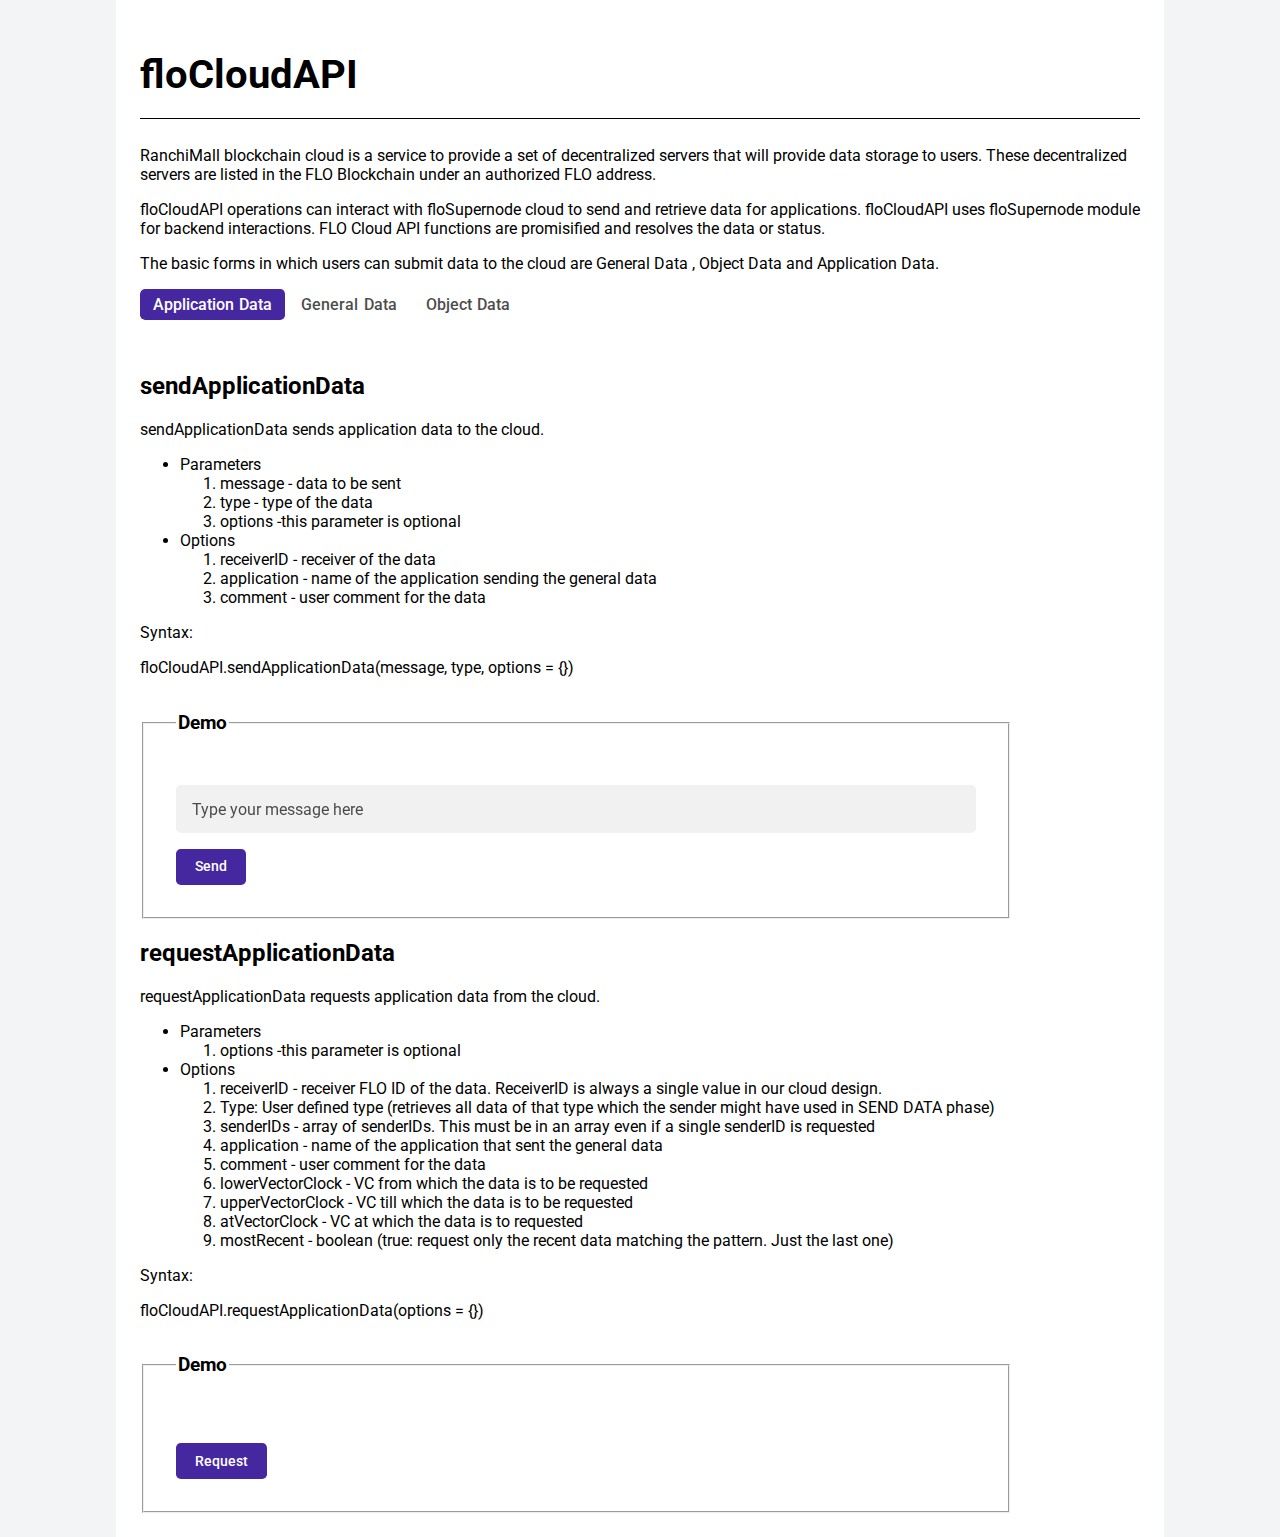
==== commit f1c3b892: "improving ui" ====
--- a/index.html
+++ b/index.html
@@ -57,7 +57,7 @@
     <link rel="preconnect" href="https://fonts.googleapis.com" />
     <link rel="preconnect" href="https://fonts.gstatic.com" crossorigin />
     <link
-      href="https://fonts.googleapis.com/css2?family=Roboto:wght@300;500&display=swap"
+      href="https://fonts.googleapis.com/css2?family=Roboto:wght@300;400;500&display=swap"
       rel="stylesheet"
     />
     <link rel="stylesheet" href="style.css" />
@@ -124,20 +124,22 @@
               </p>
             </div>
 
-            <div class="demoSendApplicationData demoArea">
-              <h3>Demo</h3>
-              <sm-input
-                placeholder="Type your message here"
-                type="text"
-                animate
-                id="userMessage"
-                class="demo-inner-blocks"
-              >
-              </sm-input>
-              <sm-button variant="primary" id="sendApplicationMessage"
-                >Send</sm-button
-              >
-            </div>
+            <fieldset>
+              <legend><h3>Demo</h3></legend>
+              <div class="demoSendApplicationData demoArea">
+                <sm-input
+                  placeholder="Type your message here"
+                  type="text"
+                  animate
+                  id="userMessage"
+                  class="demo-inner-blocks"
+                >
+                </sm-input>
+                <sm-button variant="primary" id="sendApplicationMessage"
+                  >Send</sm-button
+                >
+              </div>
+            </fieldset>
 
             <div
               id="requestApplicationDataBlock"
@@ -191,12 +193,14 @@
               </p>
             </div>
 
-            <div class="demoRequestApplicationData demoArea">
-              <h3>Demo</h3>
-              <sm-button variant="primary" id="requestApplicationMessage"
-                >Request</sm-button
-              >
-            </div>
+            <fieldset>
+              <legend><h3>Demo</h3></legend>
+              <div class="demoRequestApplicationData demoArea">
+                <sm-button variant="primary" id="requestApplicationMessage"
+                  >Request</sm-button
+                >
+              </div>
+            </fieldset>
           </sm-panel>
 
           <!-- General Data -->
@@ -229,18 +233,22 @@
               </p>
             </div>
 
-            <div class="demoSendGeneralData demoArea">
-              <h3>Demo</h3>
-              <sm-input
-                placeholder="Type your message here"
-                type="text"
-                animate
-                id="userMessage"
-                class="demo-inner-blocks"
-              >
-              </sm-input>
-              <sm-button variant="primary" id="sendUserMessage">Send</sm-button>
-            </div>
+            <fieldset>
+              <legend><h3>Demo</h3></legend>
+              <div class="demoSendGeneralData demoArea">
+                <sm-input
+                  placeholder="Type your message here"
+                  type="text"
+                  animate
+                  id="userMessage"
+                  class="demo-inner-blocks"
+                >
+                </sm-input>
+                <sm-button variant="primary" id="sendUserMessage"
+                  >Send</sm-button
+                >
+              </div>
+            </fieldset>
 
             <div id="requestGeneralDataBlock" class="descriptionBlocks">
               <h2>requestGeneralData</h2>
@@ -287,12 +295,15 @@
                 floCloudAPI.requestGeneralData(type, options = {})
               </p>
             </div>
-            <div class="demoRequestGeneralData demoArea">
-              <h3>Demo</h3>
-              <sm-button variant="primary" id="requestUserMessage"
-                >Request</sm-button
-              >
-            </div>
+
+            <fieldset>
+              <legend><h3>Demo</h3></legend>
+              <div class="demoRequestGeneralData demoArea">
+                <sm-button variant="primary" id="requestUserMessage">
+                  Request
+                </sm-button>
+              </div>
+            </fieldset>
           </sm-panel>
 
           <!-- Object Data -->
@@ -327,47 +338,49 @@
               </p>
             </div>
 
-            <div class="demoResetObjectData demoArea">
-              <h3>Demo</h3>
-              <sm-input
-                placeholder="Type the name of the Object"
-                type="text"
-                animate
-                id="objectName"
-                class="demo-inner-blocks"
-              >
-              </sm-input>
-
-              <div class="keyValuePairs" id="resetKeyValueBlock">
-                <h4>Key-Value Pairs</h4>
-                <p>Write the key value pairs for the Object.</p>
-                <div id="pair1" class="pairs">
-                  <sm-input
-                    placeholder="Type the key"
-                    type="text"
-                    animate
-                    class="object-inner-blocks key"
-                  >
-                  </sm-input>
-                  <sm-input
-                    placeholder="Type the Value"
-                    type="text"
-                    animate
-                    class="object-inner-blocks value"
-                  >
-                  </sm-input>
-                  <div
-                    class="plus"
-                    onclick="addKeyValuePairs('resetKeyValueBlock' ,'pair1', 2)"
-                  >
-                    +
+            <fieldset>
+              <legend><h3>Demo</h3></legend>
+              <div class="demoResetObjectData demoArea">
+                <sm-input
+                  placeholder="Object Name"
+                  type="text"
+                  animate
+                  id="objectName"
+                  class="demo-inner-blocks"
+                >
+                </sm-input>
+
+                <div class="keyValuePairs" id="resetKeyValueBlock">
+                  <h4>Key-Value Pairs</h4>
+                  <p>Write the key value pairs for the Object.</p>
+                  <div id="pair1" class="pairs">
+                    <sm-input
+                      placeholder="Key"
+                      type="text"
+                      animate
+                      class="object-inner-blocks key"
+                    >
+                    </sm-input>
+                    <sm-input
+                      placeholder="Value"
+                      type="text"
+                      animate
+                      class="object-inner-blocks value"
+                    >
+                    </sm-input>
+                    <div
+                      class="plus"
+                      onclick="addKeyValuePairs('resetKeyValueBlock' ,'pair1', 2)"
+                    >
+                      +
+                    </div>
                   </div>
                 </div>
+                <sm-button variant="primary" id="resetObjectData"
+                  >Reset</sm-button
+                >
               </div>
-              <sm-button variant="primary" id="resetObjectData"
-                >Reset</sm-button
-              >
-            </div>
+            </fieldset>
 
             <div id="updateObjectDataBlock" class="descriptionBlocks">
               <h2>updateObjectData</h2>
@@ -398,47 +411,49 @@
               </p>
             </div>
 
-            <div class="demoUpdateObjectData demoArea">
-              <h3>Demo</h3>
-              <sm-input
-                placeholder="Type the name of the Object"
-                type="text"
-                animate
-                id="objectName"
-                class="demo-inner-blocks"
-              >
-              </sm-input>
-
-              <div class="keyValuePairs" id="updateKeyValueBlock">
-                <h4>Key-Value Pairs</h4>
-                <p>Write the key value pairs for the Object.</p>
-                <div id="pair1" class="pairs">
-                  <sm-input
-                    placeholder="Type the key"
-                    type="text"
-                    animate
-                    class="object-inner-blocks key"
-                  >
-                  </sm-input>
-                  <sm-input
-                    placeholder="Type the Value"
-                    type="text"
-                    animate
-                    class="object-inner-blocks value"
-                  >
-                  </sm-input>
-                  <div
-                    class="plus"
-                    onclick="addKeyValuePairs('updateKeyValueBlock' ,'pair1', 2)"
-                  >
-                    +
+            <fieldset>
+              <legend><h3>Demo</h3></legend>
+              <div class="demoUpdateObjectData demoArea">
+                <sm-input
+                  placeholder="Object Name"
+                  type="text"
+                  animate
+                  id="objectName"
+                  class="demo-inner-blocks"
+                >
+                </sm-input>
+
+                <div class="keyValuePairs" id="updateKeyValueBlock">
+                  <h4>Key-Value Pairs</h4>
+                  <p>Write the key value pairs for the Object.</p>
+                  <div id="pair1" class="pairs">
+                    <sm-input
+                      placeholder="Key"
+                      type="text"
+                      animate
+                      class="object-inner-blocks key"
+                    >
+                    </sm-input>
+                    <sm-input
+                      placeholder="Value"
+                      type="text"
+                      animate
+                      class="object-inner-blocks value"
+                    >
+                    </sm-input>
+                    <div
+                      class="plus"
+                      onclick="addKeyValuePairs('updateKeyValueBlock' ,'pair1', 2)"
+                    >
+                      +
+                    </div>
                   </div>
                 </div>
+                <sm-button variant="primary" id="updateObjectData"
+                  >Update</sm-button
+                >
               </div>
-              <sm-button variant="primary" id="updateObjectData"
-                >Update</sm-button
-              >
-            </div>
+            </fieldset>
 
             <div id="requestObjectDataBlock" class="descriptionBlocks">
               <h2>requestObjectData</h2>
@@ -484,20 +499,22 @@
               </p>
             </div>
 
-            <div class="demoRequestObjectData demoArea">
-              <h3>Demo</h3>
-              <sm-input
-                placeholder="Type the name of the Object"
-                type="text"
-                animate
-                id="objectName"
-                class="demo-inner-blocks"
-              >
-              </sm-input>
-              <sm-button variant="primary" id="requestObjectData"
-                >Request</sm-button
-              >
-            </div>
+            <fieldset>
+              <legend><h3>Demo</h3></legend>
+              <div class="demoRequestObjectData demoArea">
+                <sm-input
+                  placeholder="Object Name"
+                  type="text"
+                  animate
+                  id="objectName"
+                  class="demo-inner-blocks"
+                >
+                </sm-input>
+                <sm-button variant="primary" id="requestObjectData"
+                  >Request</sm-button
+                >
+              </div>
+            </fieldset>
           </sm-panel>
         </sm-tab-panels>
       </div>
--- a/style.css
+++ b/style.css
@@ -6,20 +6,21 @@
   --font-family: "Roboto", sans-serif;
   --error-color: #e53935;
 
-  /* background-color: rgb(243, 244, 246); */
+  background-color: rgb(243, 244, 246);
   font-family: "Roboto", sans-serif;
   overflow-y: scroll;
+  margin: 0;
 }
 
 .main_block {
   display: flex;
   justify-content: center;
   align-items: center;
-  padding: 1em;
 }
 
 .form-group {
-  max-width: 900px;
+  background-color: #fff;
+  max-width: 1000px;
   width: 90%;
   padding: 1.5em;
 }
@@ -37,14 +38,14 @@
   width: 100%;
 }
 
-.demoArea {
-  max-width: 900px;
-  width: 90%;
-  padding: 0 1em;
+fieldset {
+  max-width: 800px;
+  padding: 2em;
 }
 
 .demo-inner-blocks,
-.descriptionBlocks {
+.descriptionBlocks,
+.syntax {
   width: 100%;
 }
 
@@ -74,3 +75,77 @@
   border-radius: 50%;
   cursor: pointer;
 }
+
+h1 {
+  border-bottom: 1px solid #000;
+  padding-bottom: 0.5em;
+  font-size: 2.5rem;
+}
+
+@media (max-width: 320px) {
+  .plus {
+    font-size: 1.5rem;
+    background-color: rgba(var(--text-color), 0.06);
+    color: #696969;
+    width: 3em;
+    height: 1em;
+    display: flex;
+    justify-content: center;
+    align-items: center;
+    border-radius: 50%;
+    cursor: pointer;
+  }
+
+  fieldset {
+    max-width: 800px;
+    padding: 1em;
+  }
+
+  h1 {
+    border-bottom: 1px solid #000;
+    padding-bottom: 0.5em;
+    font-size: 1.5rem;
+  }
+}
+
+@media (min-width: 321px) and (max-width: 376px) {
+  .plus {
+    font-size: 1.5rem;
+    background-color: rgba(var(--text-color), 0.06);
+    color: #696969;
+    width: 2.5em;
+    height: 1em;
+    display: flex;
+    justify-content: center;
+    align-items: center;
+    border-radius: 50%;
+    cursor: pointer;
+  }
+
+  h1 {
+    border-bottom: 1px solid #000;
+    padding-bottom: 0.5em;
+    font-size: 1.75rem;
+  }
+}
+
+@media (min-width: 376px) and (max-width: 576px) {
+  .plus {
+    font-size: 1.5rem;
+    background-color: rgba(var(--text-color), 0.06);
+    color: #696969;
+    width: 2em;
+    height: 1em;
+    display: flex;
+    justify-content: center;
+    align-items: center;
+    border-radius: 50%;
+    cursor: pointer;
+  }
+
+  h1 {
+    border-bottom: 1px solid #000;
+    padding-bottom: 0.5em;
+    font-size: 2rem;
+  }
+}
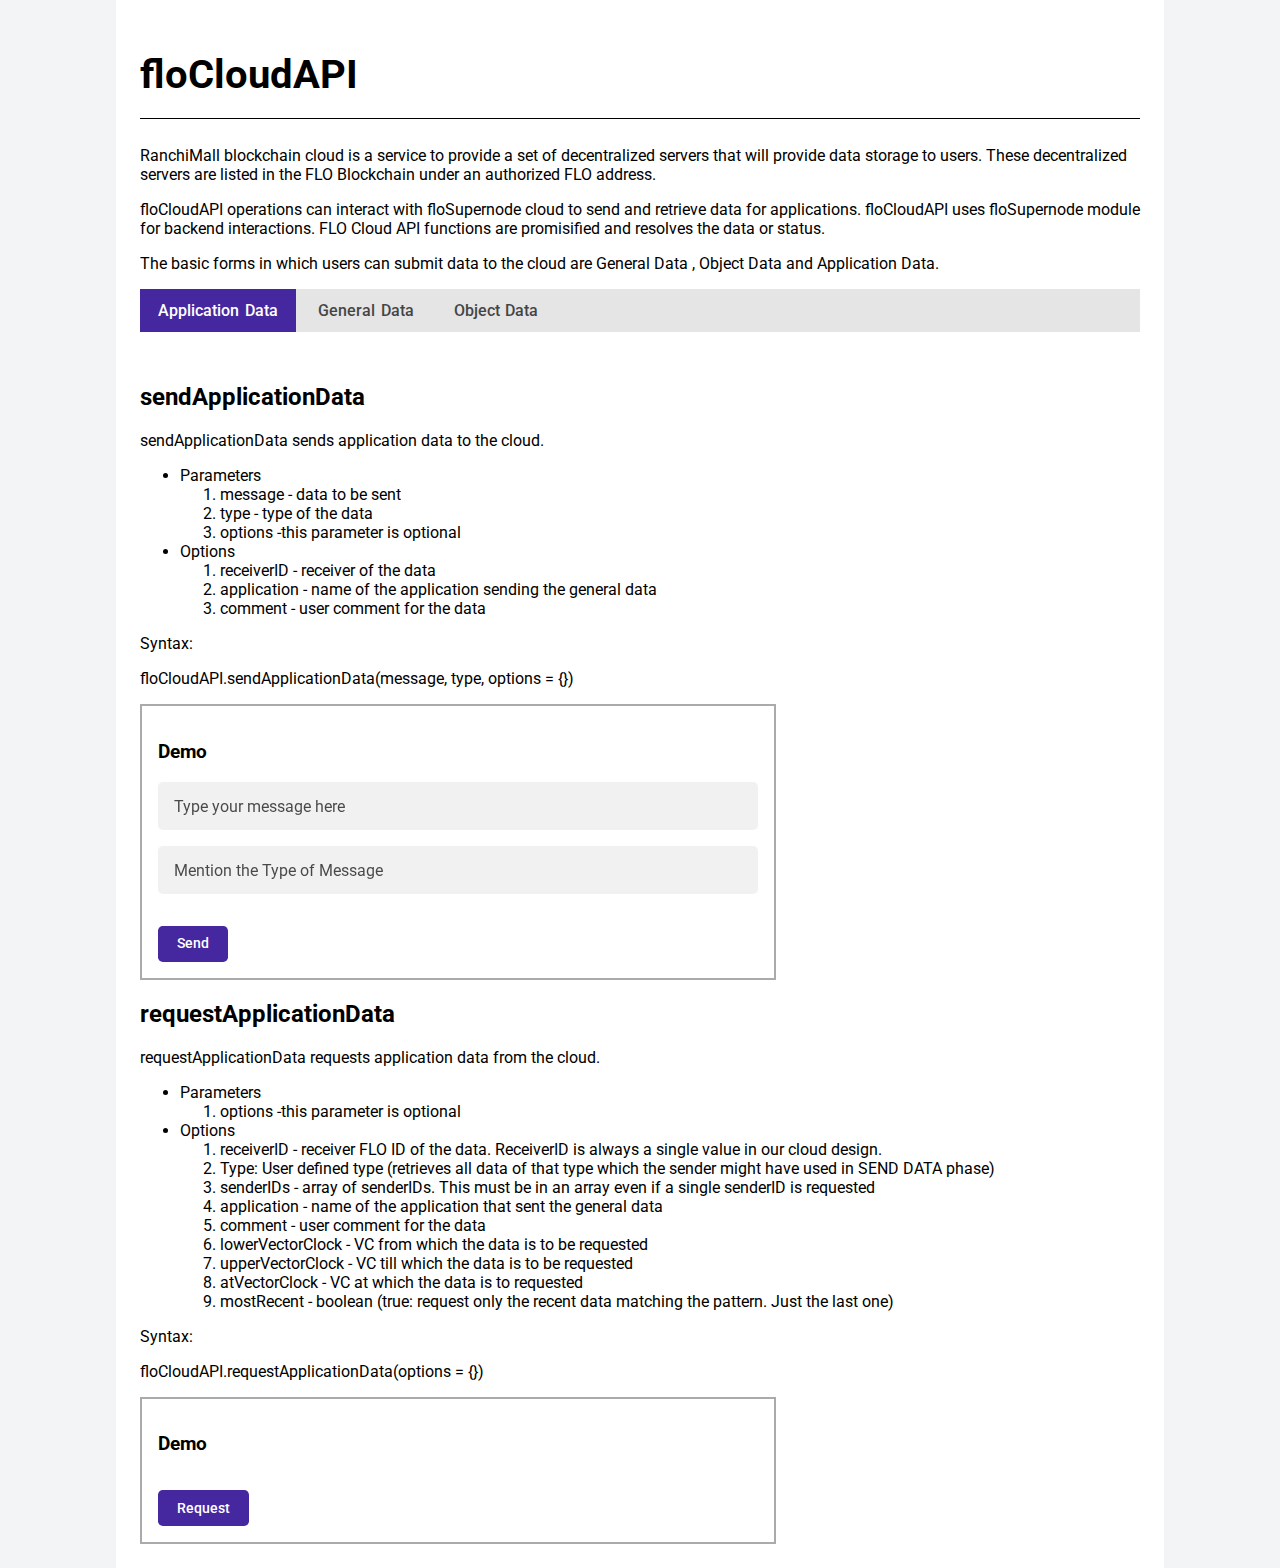
==== commit 4550a788: "fixing design bugs" ====
--- a/index.html
+++ b/index.html
@@ -124,22 +124,28 @@
               </p>
             </div>
 
-            <fieldset>
-              <legend><h3>Demo</h3></legend>
-              <div class="demoSendApplicationData demoArea">
-                <sm-input
-                  placeholder="Type your message here"
-                  type="text"
-                  animate
-                  id="userMessage"
-                  class="demo-inner-blocks"
-                >
-                </sm-input>
-                <sm-button variant="primary" id="sendApplicationMessage"
-                  >Send</sm-button
-                >
-              </div>
-            </fieldset>
+            <div class="demoSendApplicationData demoArea">
+              <h3>Demo</h3>
+              <sm-input
+                placeholder="Type your message here"
+                type="text"
+                animate
+                id="userMessage"
+                class="demo-inner-blocks"
+              >
+              </sm-input>
+
+              <sm-input
+                placeholder="Mention the Type of Message"
+                type="text"
+                animate
+                class="demo-inner-blocks messageType"
+              >
+              </sm-input>
+              <sm-button variant="primary" id="sendApplicationMessage"
+                >Send</sm-button
+              >
+            </div>
 
             <div
               id="requestApplicationDataBlock"
@@ -193,14 +199,12 @@
               </p>
             </div>
 
-            <fieldset>
-              <legend><h3>Demo</h3></legend>
-              <div class="demoRequestApplicationData demoArea">
-                <sm-button variant="primary" id="requestApplicationMessage"
-                  >Request</sm-button
-                >
-              </div>
-            </fieldset>
+            <div class="demoRequestApplicationData demoArea">
+              <h3>Demo</h3>
+              <sm-button variant="primary" id="requestApplicationMessage"
+                >Request</sm-button
+              >
+            </div>
           </sm-panel>
 
           <!-- General Data -->
@@ -233,22 +237,25 @@
               </p>
             </div>
 
-            <fieldset>
-              <legend><h3>Demo</h3></legend>
-              <div class="demoSendGeneralData demoArea">
-                <sm-input
-                  placeholder="Type your message here"
-                  type="text"
-                  animate
-                  id="userMessage"
-                  class="demo-inner-blocks"
-                >
-                </sm-input>
-                <sm-button variant="primary" id="sendUserMessage"
-                  >Send</sm-button
-                >
-              </div>
-            </fieldset>
+            <div class="demoSendGeneralData demoArea">
+              <h3>Demo</h3>
+              <sm-input
+                placeholder="Type your message here"
+                type="text"
+                animate
+                id="userMessage"
+                class="demo-inner-blocks"
+              >
+              </sm-input>
+              <sm-input
+                placeholder="Mention the Type of Message"
+                type="text"
+                animate
+                class="demo-inner-blocks messageType"
+              >
+              </sm-input>
+              <sm-button variant="primary" id="sendUserMessage">Send</sm-button>
+            </div>
 
             <div id="requestGeneralDataBlock" class="descriptionBlocks">
               <h2>requestGeneralData</h2>
@@ -296,14 +303,19 @@
               </p>
             </div>
 
-            <fieldset>
-              <legend><h3>Demo</h3></legend>
-              <div class="demoRequestGeneralData demoArea">
-                <sm-button variant="primary" id="requestUserMessage">
-                  Request
-                </sm-button>
-              </div>
-            </fieldset>
+            <div class="demoRequestGeneralData demoArea">
+              <h3>Demo</h3>
+              <sm-input
+                placeholder="Mention the Type of Message"
+                type="text"
+                animate
+                class="demo-inner-blocks messageType"
+              >
+              </sm-input>
+              <sm-button variant="primary" id="requestUserMessage">
+                Request
+              </sm-button>
+            </div>
           </sm-panel>
 
           <!-- Object Data -->
@@ -338,49 +350,47 @@
               </p>
             </div>
 
-            <fieldset>
-              <legend><h3>Demo</h3></legend>
-              <div class="demoResetObjectData demoArea">
-                <sm-input
-                  placeholder="Object Name"
-                  type="text"
-                  animate
-                  id="objectName"
-                  class="demo-inner-blocks"
-                >
-                </sm-input>
-
-                <div class="keyValuePairs" id="resetKeyValueBlock">
-                  <h4>Key-Value Pairs</h4>
-                  <p>Write the key value pairs for the Object.</p>
-                  <div id="pair1" class="pairs">
-                    <sm-input
-                      placeholder="Key"
-                      type="text"
-                      animate
-                      class="object-inner-blocks key"
-                    >
-                    </sm-input>
-                    <sm-input
-                      placeholder="Value"
-                      type="text"
-                      animate
-                      class="object-inner-blocks value"
-                    >
-                    </sm-input>
-                    <div
-                      class="plus"
-                      onclick="addKeyValuePairs('resetKeyValueBlock' ,'pair1', 2)"
-                    >
-                      +
-                    </div>
+            <div class="demoResetObjectData demoArea">
+              <h3>Demo</h3>
+              <sm-input
+                placeholder="Object Name"
+                type="text"
+                animate
+                id="objectName"
+                class="demo-inner-blocks"
+              >
+              </sm-input>
+
+              <div class="keyValuePairs" id="resetKeyValueBlock">
+                <h4>Key-Value Pairs</h4>
+                <p>Write the key value pairs for the Object.</p>
+                <div id="pair1" class="pairs">
+                  <sm-input
+                    placeholder="Key"
+                    type="text"
+                    animate
+                    class="object-inner-blocks key"
+                  >
+                  </sm-input>
+                  <sm-input
+                    placeholder="Value"
+                    type="text"
+                    animate
+                    class="object-inner-blocks value"
+                  >
+                  </sm-input>
+                  <div
+                    class="plus"
+                    onclick="addKeyValuePairs('resetKeyValueBlock' ,'pair1', 2)"
+                  >
+                    +
                   </div>
                 </div>
-                <sm-button variant="primary" id="resetObjectData"
-                  >Reset</sm-button
-                >
               </div>
-            </fieldset>
+              <sm-button variant="primary" id="resetObjectData"
+                >Reset</sm-button
+              >
+            </div>
 
             <div id="updateObjectDataBlock" class="descriptionBlocks">
               <h2>updateObjectData</h2>
@@ -411,49 +421,47 @@
               </p>
             </div>
 
-            <fieldset>
-              <legend><h3>Demo</h3></legend>
-              <div class="demoUpdateObjectData demoArea">
-                <sm-input
-                  placeholder="Object Name"
-                  type="text"
-                  animate
-                  id="objectName"
-                  class="demo-inner-blocks"
-                >
-                </sm-input>
-
-                <div class="keyValuePairs" id="updateKeyValueBlock">
-                  <h4>Key-Value Pairs</h4>
-                  <p>Write the key value pairs for the Object.</p>
-                  <div id="pair1" class="pairs">
-                    <sm-input
-                      placeholder="Key"
-                      type="text"
-                      animate
-                      class="object-inner-blocks key"
-                    >
-                    </sm-input>
-                    <sm-input
-                      placeholder="Value"
-                      type="text"
-                      animate
-                      class="object-inner-blocks value"
-                    >
-                    </sm-input>
-                    <div
-                      class="plus"
-                      onclick="addKeyValuePairs('updateKeyValueBlock' ,'pair1', 2)"
-                    >
-                      +
-                    </div>
+            <div class="demoUpdateObjectData demoArea">
+              <h3>Demo</h3>
+              <sm-input
+                placeholder="Object Name"
+                type="text"
+                animate
+                id="objectName"
+                class="demo-inner-blocks"
+              >
+              </sm-input>
+
+              <div class="keyValuePairs" id="updateKeyValueBlock">
+                <h4>Key-Value Pairs</h4>
+                <p>Write the key value pairs for the Object.</p>
+                <div id="pair1" class="pairs">
+                  <sm-input
+                    placeholder="Key"
+                    type="text"
+                    animate
+                    class="object-inner-blocks key"
+                  >
+                  </sm-input>
+                  <sm-input
+                    placeholder="Value"
+                    type="text"
+                    animate
+                    class="object-inner-blocks value"
+                  >
+                  </sm-input>
+                  <div
+                    class="plus"
+                    onclick="addKeyValuePairs('updateKeyValueBlock' ,'pair1', 2)"
+                  >
+                    +
                   </div>
                 </div>
-                <sm-button variant="primary" id="updateObjectData"
-                  >Update</sm-button
-                >
               </div>
-            </fieldset>
+              <sm-button variant="primary" id="updateObjectData"
+                >Update</sm-button
+              >
+            </div>
 
             <div id="requestObjectDataBlock" class="descriptionBlocks">
               <h2>requestObjectData</h2>
@@ -499,29 +507,27 @@
               </p>
             </div>
 
-            <fieldset>
-              <legend><h3>Demo</h3></legend>
-              <div class="demoRequestObjectData demoArea">
-                <sm-input
-                  placeholder="Object Name"
-                  type="text"
-                  animate
-                  id="objectName"
-                  class="demo-inner-blocks"
-                >
-                </sm-input>
-                <sm-button variant="primary" id="requestObjectData"
-                  >Request</sm-button
-                >
-              </div>
-            </fieldset>
+            <div class="demoRequestObjectData demoArea">
+              <h3>Demo</h3>
+              <sm-input
+                placeholder="Object Name"
+                type="text"
+                animate
+                id="objectName"
+                class="demo-inner-blocks"
+              >
+              </sm-input>
+              <sm-button variant="primary" id="requestObjectData"
+                >Request</sm-button
+              >
+            </div>
           </sm-panel>
         </sm-tab-panels>
       </div>
     </section>
 
     <script>
-      let type = "type2";
+      let type;
 
       let userMessage = document.getElementById("userMessage");
       let objectName = document.getElementById("objectName");
@@ -601,6 +607,8 @@
       sendApplicationMessage.addEventListener("clicked", () => {
         console.log("sending message");
 
+        setType(demo[2]);
+
         floCloudAPI.sendApplicationData(userMessage.value, type).then(
           function (value) {
             alert("successful");
@@ -628,6 +636,8 @@
       sendUserMessage.addEventListener("clicked", () => {
         console.log("sending message");
 
+        setType(demo[0]);
+
         floCloudAPI.sendGeneralData(userMessage.value, type).then(
           function (value) {
             alert("successful");
@@ -641,6 +651,9 @@
 
       requestUserMessage.addEventListener("clicked", () => {
         console.log("requesting message");
+
+        setType(demo[1]);
+
         floCloudAPI.requestGeneralData(type).then(
           function (value) {
             alert("successful");
@@ -662,6 +675,7 @@
         let outputBlock = document.createElement("pre");
 
         outputBlock.classList.add("scroll");
+        codeBlock.classList.add("scroll");
         outputBlock.classList.add("demo-inner-blocks");
         codeBlock.classList.add("demo-inner-blocks");
 
@@ -726,6 +740,19 @@
         floGlobals.appObjects[objUser] = obj;
 
         return objUser;
+      }
+
+      function setType(blockID) {
+        let block = document.querySelector("." + blockID);
+        let messageType = block.querySelector(".messageType").value;
+
+        console.log("type is ", messageType);
+
+        if (!messageType) {
+          type = "type2";
+        } else {
+          type = messageType;
+        }
       }
     </script>
     <script src="scripts/components.js"></script>
--- a/style.css
+++ b/style.css
@@ -5,6 +5,7 @@
   --foreground-color: 255, 255, 255;
   --font-family: "Roboto", sans-serif;
   --error-color: #e53935;
+  --tab-indicator-border-radius: 0 0;
 
   background-color: rgb(243, 244, 246);
   font-family: "Roboto", sans-serif;
@@ -25,6 +26,10 @@
   padding: 1.5em;
 }
 
+sm-input {
+  margin-bottom: 1em;
+}
+
 sm-button {
   margin-top: 1rem;
 }
@@ -38,9 +43,10 @@
   width: 100%;
 }
 
-fieldset {
-  max-width: 800px;
-  padding: 2em;
+.demoArea {
+  border: 2px solid #aaa;
+  padding: 1em;
+  max-width: 600px;
 }
 
 .demo-inner-blocks,
@@ -80,6 +86,14 @@
   border-bottom: 1px solid #000;
   padding-bottom: 0.5em;
   font-size: 2.5rem;
+}
+
+sm-tab-header {
+  background-color: #e5e5e5;
+}
+
+sm-tab {
+  padding: 0.35em;
 }
 
 @media (max-width: 320px) {
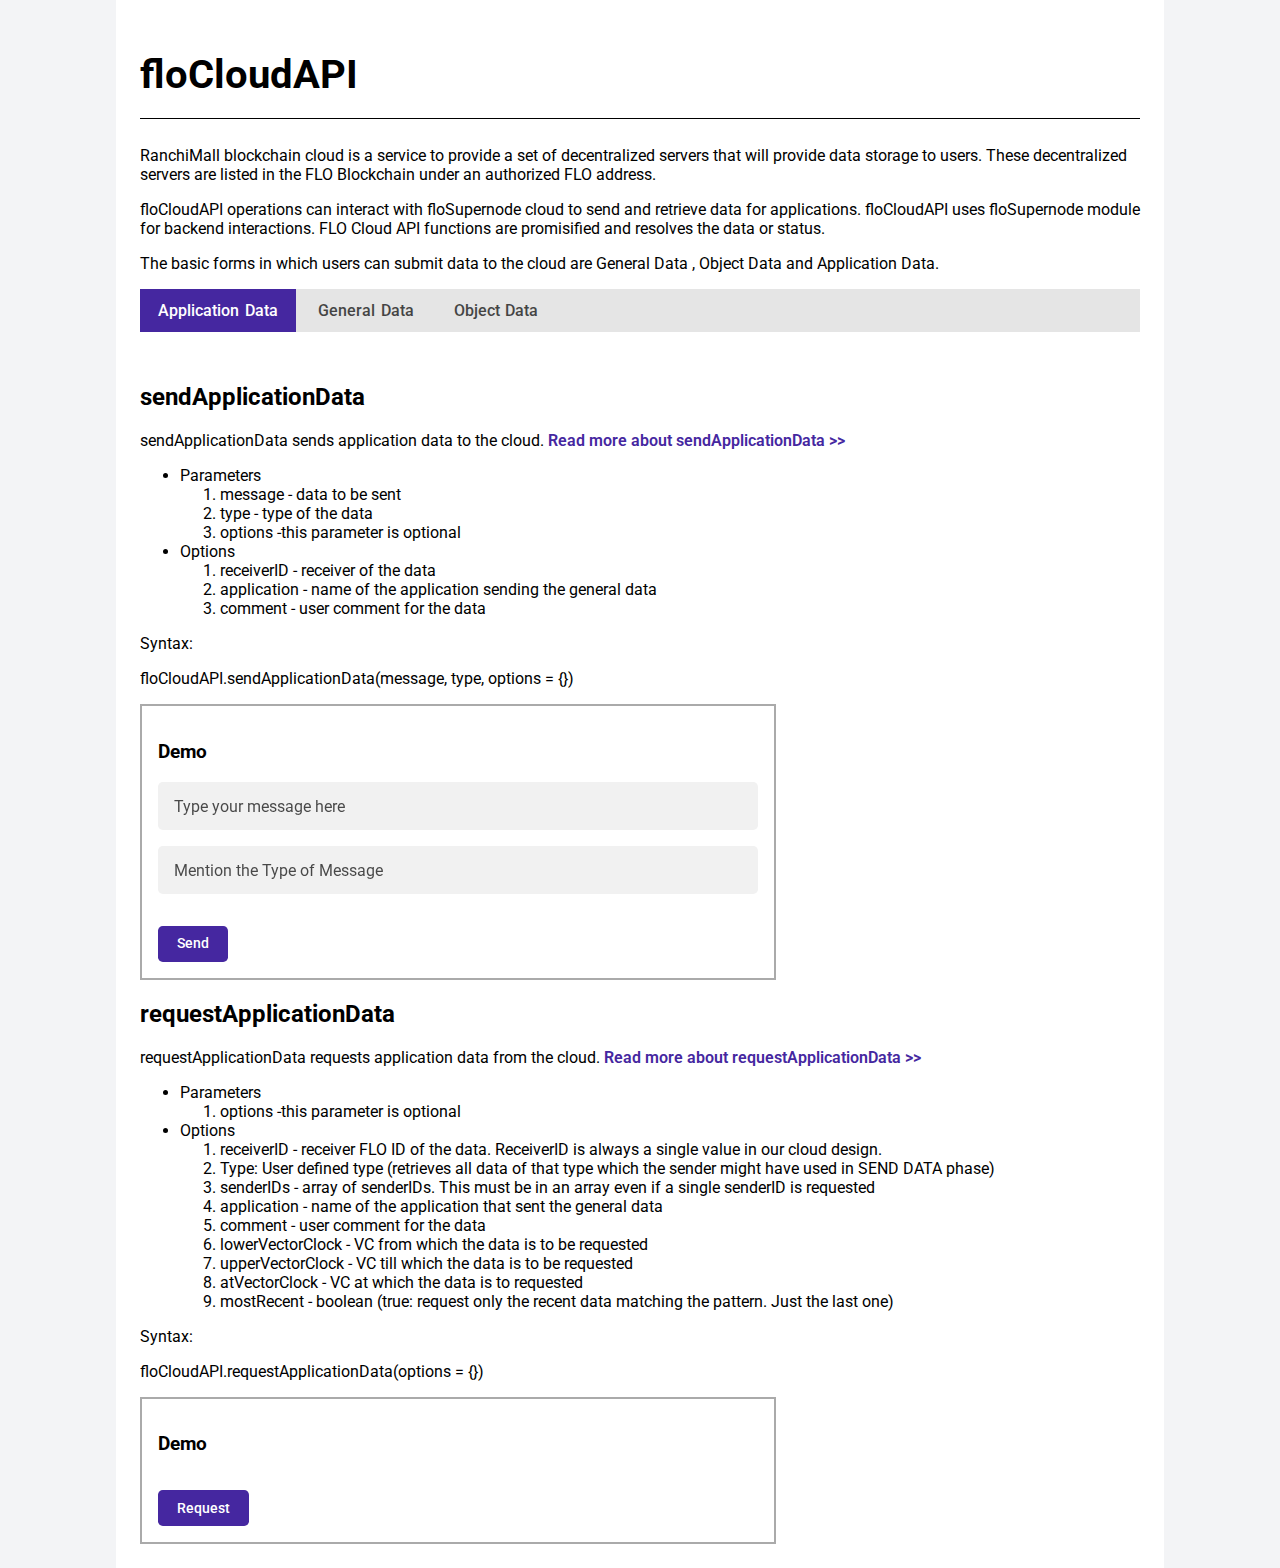
==== commit 4203cc1f: "added popup" ====
--- a/index.html
+++ b/index.html
@@ -64,6 +64,158 @@
   </head>
 
   <body onload="onLoadStartUp()">
+    <sm-popup id="sendGeneralDataPopUp">
+      <p>
+        Never use senderIDs in SEND GENERAL DATA options. The system
+        automatically picks the FLO ID of the sender from FLO Globals. Its a
+        common mistake developers make.
+      </p>
+
+      <p>
+        Type is mandatory in SEND GENERAL DATA because without at least one data
+        identifier like TYPE, the message cannot be retrieved back.
+      </p>
+
+      <p>
+        Application field is used by the Cloud to judge whether this message
+        should be deleted after 7 days, or stored permanently. Developers should
+        be careful not to change value of application field if the default value
+        enables the message to be stored permanently. Currently messages sent
+        from subadmins to any receiverID for applications notified by the cloud
+        in the FLO Blockchain are stored permanently. So do not change
+        application field as a caution. Use the comment field.
+      </p>
+    </sm-popup>
+
+    <sm-popup id="requestGeneralDataPopUp">
+      <p>
+        The results are available in floGlobals.generalData after the request
+        promise has been resolved
+      </p>
+
+      <p>
+        floDapps.getNextGeneralData should be used to retrieve the output in the
+        client browser where the retrieval from floGlobals.generalData has been
+        simplified.
+      </p>
+
+      <p>
+        Type is mandatory in REQUEST GENERAL DATA. So every TYPE of general data
+        must be requested individually and separately. If you want to use
+        requests to give results from all types at one go, use Application Data.
+      </p>
+
+      <p>
+        Application field is used by the Cloud to judge whether this message
+        should be deleted after 7 days, or stored permanently. Developers should
+        be careful not to change value of application field if the default value
+        enables the message to be stored permanently. Currently messages sent
+        from subadmins to any receiverID for applications notified by the cloud
+        in the FLO Blockchain are stored permanently. So do not change
+        application field as a caution. Use the comment field.
+      </p>
+    </sm-popup>
+
+    <sm-popup id="ObjectDataPopUp">
+      <p>
+        Note: The object data corresponding with Object Name must be defined in
+        floGlobals.appObjects[objectName] before a reset or update can be done.
+      </p>
+
+      <p>
+        Note: Never use senderIDs in RESET and UPDATE. The system automatically
+        picks the FLO ID of the sender from FLO Globals. Its a common mistake
+        developers make.
+      </p>
+
+      <p>
+        Note: Type field is never used in RESET, UPDATE or REQUEST operations in
+        Object Data. Type field is internally blocked for Object Data.
+      </p>
+    </sm-popup>
+
+    <sm-popup id="requestObjectDataPopUp">
+      <p>
+        The output is available in floGlobals.appObjects[objectName] after
+        request Object Data promise is resolved.
+      </p>
+
+      <p>
+        Type field is never used while RESET, UPDATE or REQUEST operations in
+        Object Data. Type field is internally blocked for Object Data.
+      </p>
+
+      <p>
+        Application field is used by the Cloud to judge whether this message
+        should be deleted after 7 days, or stored permanently. Developers should
+        be careful not to change value of application field if the default value
+        enables the message to be stored permanently. Currently messages sent
+        from subadmins to any receiverID for applications notified by the cloud
+        in the FLO Blockchain are stored permanently. So do not change
+        application field as a caution. Use the comment field.
+      </p>
+    </sm-popup>
+
+    <sm-popup id="sendApplicationDataPopUp">
+      <p>
+        Results will be available in
+        promise.resolve(requestApplicationData(..)), and user will have to
+        handle the response himself.
+      </p>
+
+      <p>
+        TYPE is mandatory while SEND APPLICATION DATA but not in REQUEST
+        APPLICATION DATA. This enables a single Application Data request to
+        fetch across all TYPES
+      </p>
+
+      <p>
+        We recommend developers to use either objectData or GeneralData as we
+        provide inbuilt data synchronization with cloud in them. If developer
+        wants to receive response across all TYPES, or he is interested in doing
+        request response management of the promise himself, he should use
+        Application Data.
+      </p>
+
+      <p>
+        Application Data results are not stored in local IndexedDB by Standard
+        Operations Framework. If a blank REQUEST APPLICATION DATA is made, then
+        cloud will give all application data at the admin ID of the application.
+      </p>
+
+      <p>
+        Application field is used by the Cloud to judge whether this message
+        should be deleted after 7 days, or stored permanently. Developers should
+        be careful not to change value of application field if the default value
+        enables the message to be stored permanently. Currently messages sent
+        from subadmins to any receiverID for applications notified by the cloud
+        in the FLO Blockchain are stored permanently. So do not change
+        application field as a caution. Use the comment field.
+      </p>
+    </sm-popup>
+
+    <sm-popup id="requestApplicationDataPopUp">
+      <p>
+        Important: Never use senderIDs in SEND DATA options. The system
+        automatically picks the FLO ID of the sender from FLO Globals. Its a
+        common mistake developers make.
+      </p>
+
+      <p>
+        Type is mandatory in SEND APPLICATION DATA because without at least one
+        data identifier like TYPE, the message cannot be retrieved back
+      </p>
+
+      <p>
+        Application field is used by the Cloud to judge whether this message
+        should be deleted after 7 days, or stored permanently. Developers should
+        be careful not to change value of application field if the default value
+        enables the message to be stored permanently. Currently messages sent
+        from subadmins to any receiverID for applications notified by the cloud
+        in the FLO Blockchain are stored permanently. So do not change
+        application field as a caution. Use the comment field.
+      </p>
+    </sm-popup>
     <section class="main_block">
       <div class="form-group">
         <h1>floCloudAPI</h1>
@@ -99,7 +251,11 @@
               class="descriptionBlocks hideBlock"
             >
               <h2>sendApplicationData</h2>
-              <p>sendApplicationData sends application data to the cloud.</p>
+              <p>sendApplicationData sends application data to the cloud.
+                <a onclick="displayPopUp('sendApplicationDataPopUp')"
+                  >Read more about sendApplicationData >></a
+                >
+              </p>
               <ul>
                 <li>Parameters</li>
                 <ol>
@@ -130,8 +286,7 @@
                 placeholder="Type your message here"
                 type="text"
                 animate
-                id="userMessage"
-                class="demo-inner-blocks"
+                class="demo-inner-blocks message"
               >
               </sm-input>
 
@@ -154,6 +309,9 @@
               <h2>requestApplicationData</h2>
               <p>
                 requestApplicationData requests application data from the cloud.
+                <a onclick="displayPopUp('requestApplicationDataPopUp')"
+                >Read more about requestApplicationData >></a
+              >
               </p>
               <ul>
                 <li>Parameters</li>
@@ -212,7 +370,12 @@
           <sm-panel class="hide-completely panels">
             <div id="sendGeneralDataBlock" class="descriptionBlocks">
               <h2>sendGeneralData</h2>
-              <p>sendGeneralData sends general data to the cloud.</p>
+              <p>
+                sendGeneralData sends general data to the cloud.
+                <a onclick="displayPopUp('sendGeneralDataPopUp')"
+                  >Read more about sendGeneralData >></a
+                >
+              </p>
               <ul>
                 <li>Parameters</li>
                 <ol>
@@ -231,6 +394,7 @@
                   <li>comment - user comment for the data</li>
                 </ol>
               </ul>
+
               <p>Syntax:</p>
               <p class="syntax">
                 floCloudAPI.sendGeneralData(message, type, options = {})
@@ -243,8 +407,7 @@
                 placeholder="Type your message here"
                 type="text"
                 animate
-                id="userMessage"
-                class="demo-inner-blocks"
+                class="demo-inner-blocks message"
               >
               </sm-input>
               <sm-input
@@ -261,6 +424,9 @@
               <h2>requestGeneralData</h2>
               <p>
                 requestGeneralData requests application data from the cloud.
+                <a onclick="displayPopUp('requestGeneralDataPopUp')"
+                >Read more about requestGeneralData >></a
+              >
               </p>
               <ul>
                 <li>Parameters</li>
@@ -323,7 +489,11 @@
           <sm-panel class="hide-completely panels">
             <div id="resetObjectDataBlock" class="descriptionBlocks">
               <h2>resetObjectData</h2>
-              <p>resetObjectData resets the objectData to cloud.</p>
+              <p>resetObjectData resets the objectData to cloud.
+                <a onclick="displayPopUp('ObjectDataPopUp')"
+                >Read more about resetObjectData >></a
+              >
+              </p>
               <ul>
                 <li>Parameters</li>
                 <ol>
@@ -356,8 +526,7 @@
                 placeholder="Object Name"
                 type="text"
                 animate
-                id="objectName"
-                class="demo-inner-blocks"
+                class="demo-inner-blocks objectName"
               >
               </sm-input>
 
@@ -394,7 +563,11 @@
 
             <div id="updateObjectDataBlock" class="descriptionBlocks">
               <h2>updateObjectData</h2>
-              <p>updateObjectData updates the objectData to cloud.</p>
+              <p>updateObjectData updates the objectData to cloud.
+                <a onclick="displayPopUp('ObjectDataPopUp')"
+                >Read more about updateObjectData >></a
+              >
+              </p>
               <ul>
                 <li>Parameters</li>
                 <ol>
@@ -427,8 +600,7 @@
                 placeholder="Object Name"
                 type="text"
                 animate
-                id="objectName"
-                class="demo-inner-blocks"
+                class="demo-inner-blocks objectName"
               >
               </sm-input>
 
@@ -465,7 +637,11 @@
 
             <div id="requestObjectDataBlock" class="descriptionBlocks">
               <h2>requestObjectData</h2>
-              <p>requestObjectData requests application data from the cloud.</p>
+              <p>requestObjectData requests application data from the cloud.
+                <a onclick="displayPopUp('requestObjectDataPopUp')"
+                >Read more about requestObjectData >></a
+              >
+              </p>
               <ul>
                 <li>Parameters</li>
                 <ol>
@@ -513,8 +689,7 @@
                 placeholder="Object Name"
                 type="text"
                 animate
-                id="objectName"
-                class="demo-inner-blocks"
+                class="demo-inner-blocks objectName"
               >
               </sm-input>
               <sm-button variant="primary" id="requestObjectData"
@@ -529,8 +704,8 @@
     <script>
       let type;
 
-      let userMessage = document.getElementById("userMessage");
-      let objectName = document.getElementById("objectName");
+      let userMessage;
+      let objectName;
       let demo = [
         "demoSendGeneralData",
         "demoRequestGeneralData",
@@ -557,6 +732,9 @@
       resetObjectData.addEventListener("clicked", () => {
         console.log("sending message");
 
+        resetData(demo[4]);
+        setObjectName(demo[4]);
+
         let objName = generateObject("resetKeyValueBlock");
 
         floCloudAPI.resetObjectData(objName).then(
@@ -573,6 +751,9 @@
       updateObjectData.addEventListener("clicked", () => {
         console.log("sending message");
 
+        resetData(demo[5]);
+        setObjectName(demo[5]);
+
         let objName = generateObject("updateKeyValueBlock");
 
         floCloudAPI.updateObjectData(objName).then(
@@ -589,11 +770,12 @@
       requestObjectData.addEventListener("clicked", () => {
         console.log("sending message");
 
-        let objName = document.getElementById("objectName").value;
-
-        floCloudAPI.requestObjectData(objName).then(
+        resetData(demo[6]);
+        setObjectName(demo[6]);
+
+        floCloudAPI.requestObjectData(objectName).then(
           function (value) {
-            let result = floGlobals.appObjects[objName];
+            let result = floGlobals.appObjects[objectName];
 
             alert("successful");
             displayCode(result, 6);
@@ -607,9 +789,12 @@
       sendApplicationMessage.addEventListener("clicked", () => {
         console.log("sending message");
 
+        resetData(demo[2]);
+
         setType(demo[2]);
-
-        floCloudAPI.sendApplicationData(userMessage.value, type).then(
+        setMessage(demo[2]);
+
+        floCloudAPI.sendApplicationData(userMessage, type).then(
           function (value) {
             alert("successful");
             displayCode(value, 2);
@@ -622,6 +807,9 @@
 
       requestApplicationMessage.addEventListener("clicked", () => {
         console.log("requesting message");
+
+        resetData(demo[3]);
+
         floCloudAPI.requestApplicationData().then(
           function (value) {
             alert("successful");
@@ -635,10 +823,11 @@
 
       sendUserMessage.addEventListener("clicked", () => {
         console.log("sending message");
-
+        resetData(demo[0]);
         setType(demo[0]);
-
-        floCloudAPI.sendGeneralData(userMessage.value, type).then(
+        setMessage(demo[0]);
+
+        floCloudAPI.sendGeneralData(userMessage, type).then(
           function (value) {
             alert("successful");
             displayCode(value, 0);
@@ -651,7 +840,7 @@
 
       requestUserMessage.addEventListener("clicked", () => {
         console.log("requesting message");
-
+        resetData(demo[1]);
         setType(demo[1]);
 
         floCloudAPI.requestGeneralData(type).then(
@@ -684,19 +873,19 @@
         outputBlock.innerHTML = JSON.stringify(value, undefined, 4);
 
         if (index == 0) {
-          codeBlock.innerHTML = `floCloudAPI.sendGeneralData("${userMessage.value}", "${type}")`;
+          codeBlock.innerHTML = `floCloudAPI.sendGeneralData("${userMessage}", "${type}")`;
         } else if (index == 1) {
           codeBlock.innerHTML = `floCloudAPI.requestGeneralData("${type}"")`;
         } else if (index == 2) {
-          codeBlock.innerHTML = `floCloudAPI.sendApplicationData("${userMessage.value}", "${type}")`;
+          codeBlock.innerHTML = `floCloudAPI.sendApplicationData("${userMessage}", "${type}")`;
         } else if (index == 3) {
           codeBlock.innerHTML = `floCloudAPI.requestApplicationData()`;
         } else if (index == 4) {
-          codeBlock.innerHTML = `floCloudAPI.resetObjectData("${objectName.value}")`;
+          codeBlock.innerHTML = `floCloudAPI.resetObjectData("${objectName}")`;
         } else if (index == 5) {
-          codeBlock.innerHTML = `floCloudAPI.updateObjectData("${objectName.value}")`;
+          codeBlock.innerHTML = `floCloudAPI.updateObjectData("${objectName}")`;
         } else if (index == 6) {
-          codeBlock.innerHTML = `floCloudAPI.requestObjectData("${objectName.value}")`;
+          codeBlock.innerHTML = `floCloudAPI.requestObjectData("${objectName}")`;
         }
 
         frag.appendChild(codeLabel);
@@ -727,7 +916,7 @@
       function generateObject(id) {
         let keyValueBlock = document.getElementById(id);
         let pairs = keyValueBlock.querySelectorAll(".pairs");
-        let objUser = objectName.value;
+        let objUser = objectName;
         let obj = {};
 
         pairs.forEach((pair) => {
@@ -753,6 +942,50 @@
         } else {
           type = messageType;
         }
+      }
+
+      function setMessage(blockID) {
+        let block = document.querySelector("." + blockID);
+        let message = block.querySelector(".message").value;
+
+        if (!message) {
+          userMessage = "test message";
+        } else {
+          userMessage = message;
+        }
+      }
+
+      function setObjectName(blockID) {
+        let block = document.querySelector("." + blockID);
+        let obj = block.querySelector(".objectName").value;
+
+        if (!obj) {
+          objectName = "objTest";
+        } else {
+          objectName = obj;
+        }
+      }
+
+      function resetData(blockID) {
+        let block = document.querySelector("." + blockID);
+        let p = block.querySelectorAll("p");
+        let pre = block.querySelectorAll("pre");
+
+        if (p && pre) {
+          p.forEach((ele) => {
+            ele.innerHTML = "";
+          });
+
+          pre.forEach((ele) => {
+            ele.innerHTML = "";
+          });
+        }
+      }
+
+      function displayPopUp(id) {
+        let popUp = document.getElementById(id);
+
+        popUp.show();
       }
     </script>
     <script src="scripts/components.js"></script>
--- a/style.css
+++ b/style.css
@@ -80,6 +80,7 @@
   align-items: center;
   border-radius: 50%;
   cursor: pointer;
+  margin-top: -15px;
 }
 
 h1 {
@@ -94,6 +95,18 @@
 
 sm-tab {
   padding: 0.35em;
+}
+
+a {
+  text-decoration: none;
+  font-weight: 600;
+  cursor: pointer;
+  color: var(--accent-color);
+}
+
+sm-popup {
+  --width: min(50rem, 100%);
+  --body-padding: 3rem;
 }
 
 @media (max-width: 320px) {
@@ -120,6 +133,11 @@
     padding-bottom: 0.5em;
     font-size: 1.5rem;
   }
+
+  sm-popup {
+    --width: min(18rem, 100%);
+    --body-padding: 0.5rem;
+  }
 }
 
 @media (min-width: 321px) and (max-width: 376px) {
@@ -140,6 +158,11 @@
     border-bottom: 1px solid #000;
     padding-bottom: 0.5em;
     font-size: 1.75rem;
+  }
+
+  sm-popup {
+    --width: min(20rem, 100%);
+    --body-padding: 0.5rem;
   }
 }
 
@@ -162,4 +185,9 @@
     padding-bottom: 0.5em;
     font-size: 2rem;
   }
+
+  sm-popup {
+    --width: min(22rem, 100%);
+    --body-padding: 0.5rem;
+  }
 }
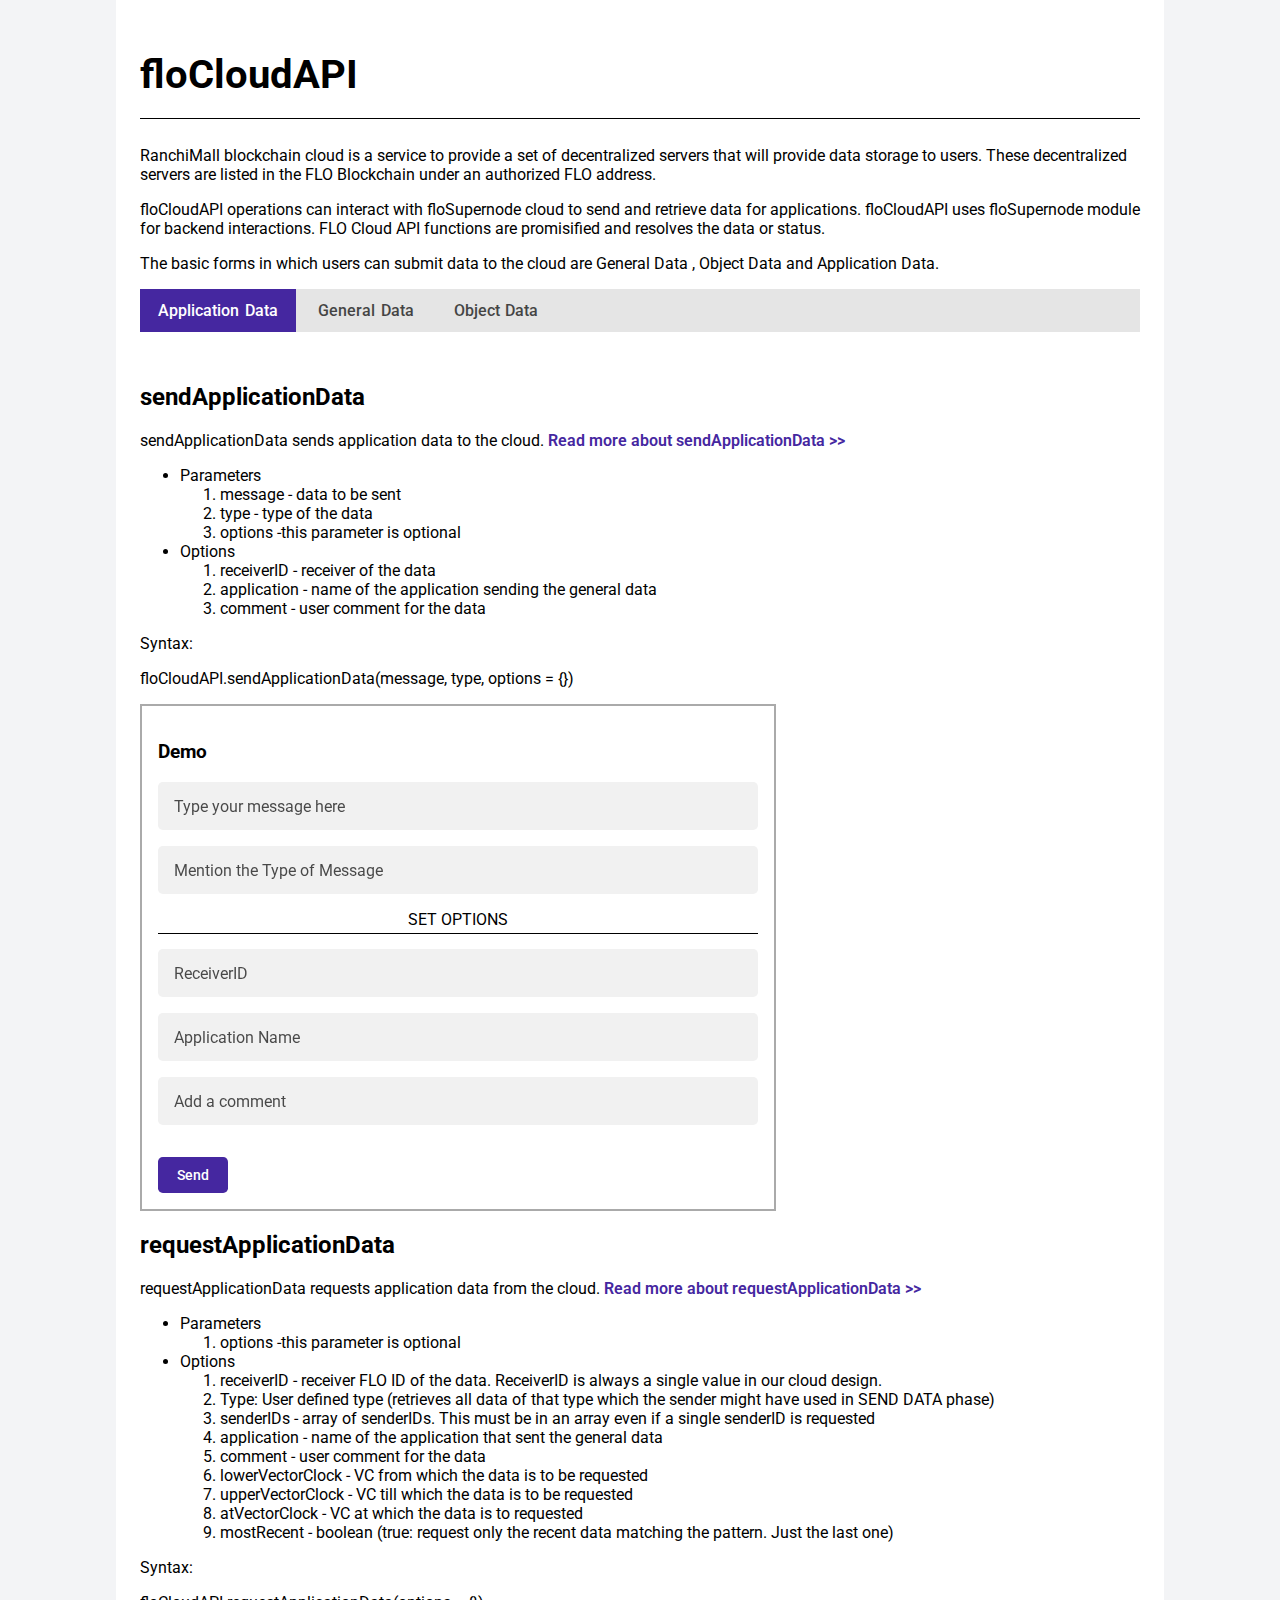
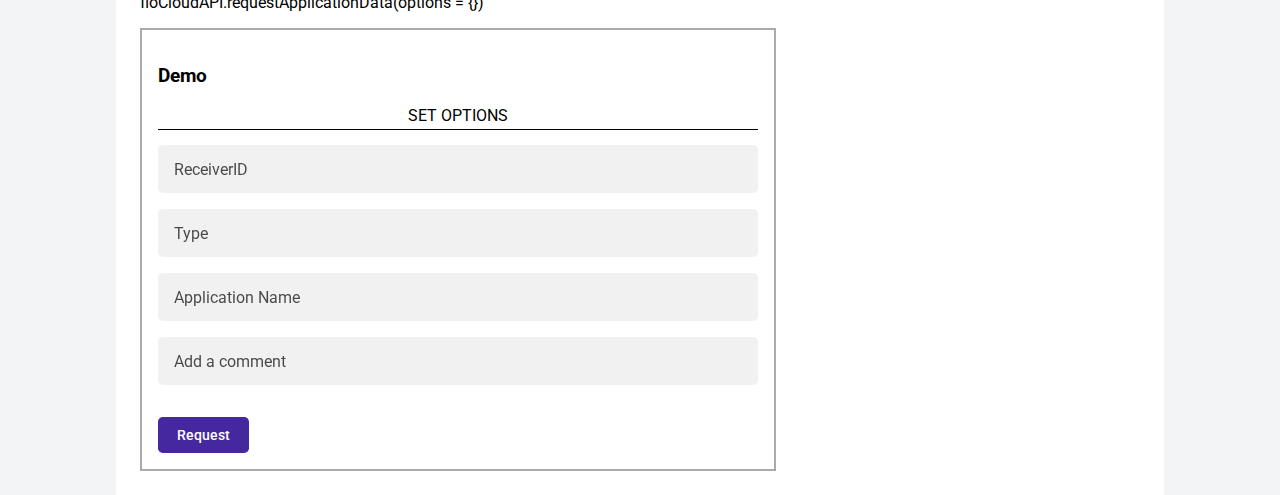
==== commit bb222df7: "added options" ====
--- a/index.html
+++ b/index.html
@@ -65,6 +65,7 @@
 
   <body onload="onLoadStartUp()">
     <sm-popup id="sendGeneralDataPopUp">
+      <h3>sendGeneralData</h3>
       <p>
         Never use senderIDs in SEND GENERAL DATA options. The system
         automatically picks the FLO ID of the sender from FLO Globals. Its a
@@ -88,6 +89,7 @@
     </sm-popup>
 
     <sm-popup id="requestGeneralDataPopUp">
+      <h3>requestGeneralData</h3>
       <p>
         The results are available in floGlobals.generalData after the request
         promise has been resolved
@@ -117,6 +119,7 @@
     </sm-popup>
 
     <sm-popup id="ObjectDataPopUp">
+      <h3>resetObjectData and updateObjectData</h3>
       <p>
         Note: The object data corresponding with Object Name must be defined in
         floGlobals.appObjects[objectName] before a reset or update can be done.
@@ -135,6 +138,7 @@
     </sm-popup>
 
     <sm-popup id="requestObjectDataPopUp">
+      <h3>requestObjectData</h3>
       <p>
         The output is available in floGlobals.appObjects[objectName] after
         request Object Data promise is resolved.
@@ -157,6 +161,7 @@
     </sm-popup>
 
     <sm-popup id="sendApplicationDataPopUp">
+      <h3>sendApplicationData</h3>
       <p>
         Results will be available in
         promise.resolve(requestApplicationData(..)), and user will have to
@@ -195,6 +200,7 @@
     </sm-popup>
 
     <sm-popup id="requestApplicationDataPopUp">
+      <h3>requestApplicationData</h3>
       <p>
         Important: Never use senderIDs in SEND DATA options. The system
         automatically picks the FLO ID of the sender from FLO Globals. Its a
@@ -251,7 +257,8 @@
               class="descriptionBlocks hideBlock"
             >
               <h2>sendApplicationData</h2>
-              <p>sendApplicationData sends application data to the cloud.
+              <p>
+                sendApplicationData sends application data to the cloud.
                 <a onclick="displayPopUp('sendApplicationDataPopUp')"
                   >Read more about sendApplicationData >></a
                 >
@@ -297,6 +304,30 @@
                 class="demo-inner-blocks messageType"
               >
               </sm-input>
+
+              <p class="optionsHeading">SET OPTIONS</p>
+              <p class="line"></p>
+              <sm-input
+                placeholder="ReceiverID"
+                type="text"
+                animate
+                class="demo-inner-blocks receiverID"
+              ></sm-input>
+
+              <sm-input
+                placeholder="Application Name"
+                type="text"
+                animate
+                class="demo-inner-blocks applicationName"
+              ></sm-input>
+
+              <sm-input
+                placeholder="Add a comment"
+                type="text"
+                animate
+                class="demo-inner-blocks comment"
+              ></sm-input>
+
               <sm-button variant="primary" id="sendApplicationMessage"
                 >Send</sm-button
               >
@@ -310,8 +341,8 @@
               <p>
                 requestApplicationData requests application data from the cloud.
                 <a onclick="displayPopUp('requestApplicationDataPopUp')"
-                >Read more about requestApplicationData >></a
-              >
+                  >Read more about requestApplicationData >></a
+                >
               </p>
               <ul>
                 <li>Parameters</li>
@@ -359,6 +390,35 @@
 
             <div class="demoRequestApplicationData demoArea">
               <h3>Demo</h3>
+              <p class="optionsHeading">SET OPTIONS</p>
+              <p class="line"></p>
+              <sm-input
+                placeholder="ReceiverID"
+                type="text"
+                animate
+                class="demo-inner-blocks receiverID"
+              ></sm-input>
+
+              <sm-input
+                placeholder="Type"
+                type="text"
+                animate
+                class="demo-inner-blocks typeName"
+              ></sm-input>
+
+              <sm-input
+                placeholder="Application Name"
+                type="text"
+                animate
+                class="demo-inner-blocks applicationName"
+              ></sm-input>
+
+              <sm-input
+                placeholder="Add a comment"
+                type="text"
+                animate
+                class="demo-inner-blocks comment"
+              ></sm-input>
               <sm-button variant="primary" id="requestApplicationMessage"
                 >Request</sm-button
               >
@@ -417,6 +477,30 @@
                 class="demo-inner-blocks messageType"
               >
               </sm-input>
+
+              <p class="optionsHeading">SET OPTIONS</p>
+              <p class="line"></p>
+              <sm-input
+                placeholder="ReceiverID"
+                type="text"
+                animate
+                class="demo-inner-blocks receiverID"
+              ></sm-input>
+
+              <sm-input
+                placeholder="Application Name"
+                type="text"
+                animate
+                class="demo-inner-blocks applicationName"
+              ></sm-input>
+
+              <sm-input
+                placeholder="Add a comment"
+                type="text"
+                animate
+                class="demo-inner-blocks comment"
+              ></sm-input>
+
               <sm-button variant="primary" id="sendUserMessage">Send</sm-button>
             </div>
 
@@ -425,8 +509,8 @@
               <p>
                 requestGeneralData requests application data from the cloud.
                 <a onclick="displayPopUp('requestGeneralDataPopUp')"
-                >Read more about requestGeneralData >></a
-              >
+                  >Read more about requestGeneralData >></a
+                >
               </p>
               <ul>
                 <li>Parameters</li>
@@ -478,6 +562,30 @@
                 class="demo-inner-blocks messageType"
               >
               </sm-input>
+
+              <p class="optionsHeading">SET OPTIONS</p>
+              <p class="line"></p>
+              <sm-input
+                placeholder="ReceiverID"
+                type="text"
+                animate
+                class="demo-inner-blocks receiverID"
+              ></sm-input>
+
+              <sm-input
+                placeholder="Application Name"
+                type="text"
+                animate
+                class="demo-inner-blocks applicationName"
+              ></sm-input>
+
+              <sm-input
+                placeholder="Add a comment"
+                type="text"
+                animate
+                class="demo-inner-blocks comment"
+              ></sm-input>
+
               <sm-button variant="primary" id="requestUserMessage">
                 Request
               </sm-button>
@@ -489,10 +597,11 @@
           <sm-panel class="hide-completely panels">
             <div id="resetObjectDataBlock" class="descriptionBlocks">
               <h2>resetObjectData</h2>
-              <p>resetObjectData resets the objectData to cloud.
+              <p>
+                resetObjectData resets the objectData to cloud.
                 <a onclick="displayPopUp('ObjectDataPopUp')"
-                >Read more about resetObjectData >></a
-              >
+                  >Read more about resetObjectData >></a
+                >
               </p>
               <ul>
                 <li>Parameters</li>
@@ -556,6 +665,29 @@
                   </div>
                 </div>
               </div>
+
+              <p class="optionsHeading">SET OPTIONS</p>
+              <p class="line"></p>
+              <sm-input
+                placeholder="ReceiverID"
+                type="text"
+                animate
+                class="demo-inner-blocks receiverID"
+              ></sm-input>
+
+              <sm-input
+                placeholder="Application Name"
+                type="text"
+                animate
+                class="demo-inner-blocks applicationName"
+              ></sm-input>
+
+              <sm-input
+                placeholder="Add a comment"
+                type="text"
+                animate
+                class="demo-inner-blocks comment"
+              ></sm-input>
               <sm-button variant="primary" id="resetObjectData"
                 >Reset</sm-button
               >
@@ -563,10 +695,11 @@
 
             <div id="updateObjectDataBlock" class="descriptionBlocks">
               <h2>updateObjectData</h2>
-              <p>updateObjectData updates the objectData to cloud.
+              <p>
+                updateObjectData updates the objectData to cloud.
                 <a onclick="displayPopUp('ObjectDataPopUp')"
-                >Read more about updateObjectData >></a
-              >
+                  >Read more about updateObjectData >></a
+                >
               </p>
               <ul>
                 <li>Parameters</li>
@@ -630,6 +763,30 @@
                   </div>
                 </div>
               </div>
+
+              <p class="optionsHeading">SET OPTIONS</p>
+              <p class="line"></p>
+              <sm-input
+                placeholder="ReceiverID"
+                type="text"
+                animate
+                class="demo-inner-blocks receiverID"
+              ></sm-input>
+
+              <sm-input
+                placeholder="Application Name"
+                type="text"
+                animate
+                class="demo-inner-blocks applicationName"
+              ></sm-input>
+
+              <sm-input
+                placeholder="Add a comment"
+                type="text"
+                animate
+                class="demo-inner-blocks comment"
+              ></sm-input>
+
               <sm-button variant="primary" id="updateObjectData"
                 >Update</sm-button
               >
@@ -637,10 +794,11 @@
 
             <div id="requestObjectDataBlock" class="descriptionBlocks">
               <h2>requestObjectData</h2>
-              <p>requestObjectData requests application data from the cloud.
+              <p>
+                requestObjectData requests application data from the cloud.
                 <a onclick="displayPopUp('requestObjectDataPopUp')"
-                >Read more about requestObjectData >></a
-              >
+                  >Read more about requestObjectData >></a
+                >
               </p>
               <ul>
                 <li>Parameters</li>
@@ -692,6 +850,29 @@
                 class="demo-inner-blocks objectName"
               >
               </sm-input>
+
+              <p class="optionsHeading">SET OPTIONS</p>
+              <p class="line"></p>
+              <sm-input
+                placeholder="ReceiverID"
+                type="text"
+                animate
+                class="demo-inner-blocks receiverID"
+              ></sm-input>
+
+              <sm-input
+                placeholder="Application Name"
+                type="text"
+                animate
+                class="demo-inner-blocks applicationName"
+              ></sm-input>
+
+              <sm-input
+                placeholder="Add a comment"
+                type="text"
+                animate
+                class="demo-inner-blocks comment"
+              ></sm-input>
               <sm-button variant="primary" id="requestObjectData"
                 >Request</sm-button
               >
@@ -734,10 +915,11 @@
 
         resetData(demo[4]);
         setObjectName(demo[4]);
+        let optionsObj = setOptions(demo[4]);
 
         let objName = generateObject("resetKeyValueBlock");
 
-        floCloudAPI.resetObjectData(objName).then(
+        floCloudAPI.resetObjectData(objName , optionsObj).then(
           function (value) {
             alert("successful");
             displayCode(value, 4);
@@ -753,10 +935,11 @@
 
         resetData(demo[5]);
         setObjectName(demo[5]);
+        let optionsObj = setOptions(demo[5]);
 
         let objName = generateObject("updateKeyValueBlock");
 
-        floCloudAPI.updateObjectData(objName).then(
+        floCloudAPI.updateObjectData(objName , optionsObj).then(
           function (value) {
             alert("successful");
             displayCode(value, 5);
@@ -773,7 +956,9 @@
         resetData(demo[6]);
         setObjectName(demo[6]);
 
-        floCloudAPI.requestObjectData(objectName).then(
+        let optionsObj = setOptions(demo[6]);
+
+        floCloudAPI.requestObjectData(objectName , optionsObj).then(
           function (value) {
             let result = floGlobals.appObjects[objectName];
 
@@ -793,8 +978,9 @@
 
         setType(demo[2]);
         setMessage(demo[2]);
-
-        floCloudAPI.sendApplicationData(userMessage, type).then(
+        let optionsObj = setOptions(demo[2]);
+
+        floCloudAPI.sendApplicationData(userMessage, type, optionsObj).then(
           function (value) {
             alert("successful");
             displayCode(value, 2);
@@ -809,8 +995,9 @@
         console.log("requesting message");
 
         resetData(demo[3]);
-
-        floCloudAPI.requestApplicationData().then(
+        let optionsObj = setOptions(demo[3]);
+
+        floCloudAPI.requestApplicationData(optionsObj).then(
           function (value) {
             alert("successful");
             displayCode(value, 3);
@@ -827,7 +1014,9 @@
         setType(demo[0]);
         setMessage(demo[0]);
 
-        floCloudAPI.sendGeneralData(userMessage, type).then(
+        let optionsObj = setOptions(demo[0]);
+
+        floCloudAPI.sendGeneralData(userMessage, type, optionsObj).then(
           function (value) {
             alert("successful");
             displayCode(value, 0);
@@ -843,7 +1032,9 @@
         resetData(demo[1]);
         setType(demo[1]);
 
-        floCloudAPI.requestGeneralData(type).then(
+        let optionsObj = setOptions(demo[1]);
+
+        floCloudAPI.requestGeneralData(type , optionsObj).then(
           function (value) {
             alert("successful");
 
@@ -964,6 +1155,37 @@
         } else {
           objectName = obj;
         }
+      }
+
+      function setOptions(blockID) {
+        let block = document.querySelector("." + blockID);
+        let comment = block.querySelector(".comment").value;
+        let applicationName = block.querySelector(".applicationName").value;
+        let receiverID = block.querySelector(".receiverID").value;
+        let optionsType;
+        let optionsObj = {};
+
+        if (blockID == "demoRequestApplicationData") {
+          optionsType = block.querySelector(".typeName").value;
+        }
+
+        if (comment) {
+          optionsObj["comment"] = comment;
+        }
+
+        if (applicationName) {
+          optionsObj["application"] = applicationName;
+        }
+
+        if (receiverID) {
+          optionsObj["receiverID"] = applicationName;
+        }
+
+        if (optionsType) {
+          optionsObj["Type"] = optionsType;
+        }
+
+        return optionsObj;
       }
 
       function resetData(blockID) {
--- a/style.css
+++ b/style.css
@@ -109,6 +109,17 @@
   --body-padding: 3rem;
 }
 
+.line {
+  width: 100%;
+  height: 0.5px;
+  background-color: #000;
+  margin-top: -0.75em;
+}
+
+.optionsHeading {
+  text-align: center;
+}
+
 @media (max-width: 320px) {
   .plus {
     font-size: 1.5rem;
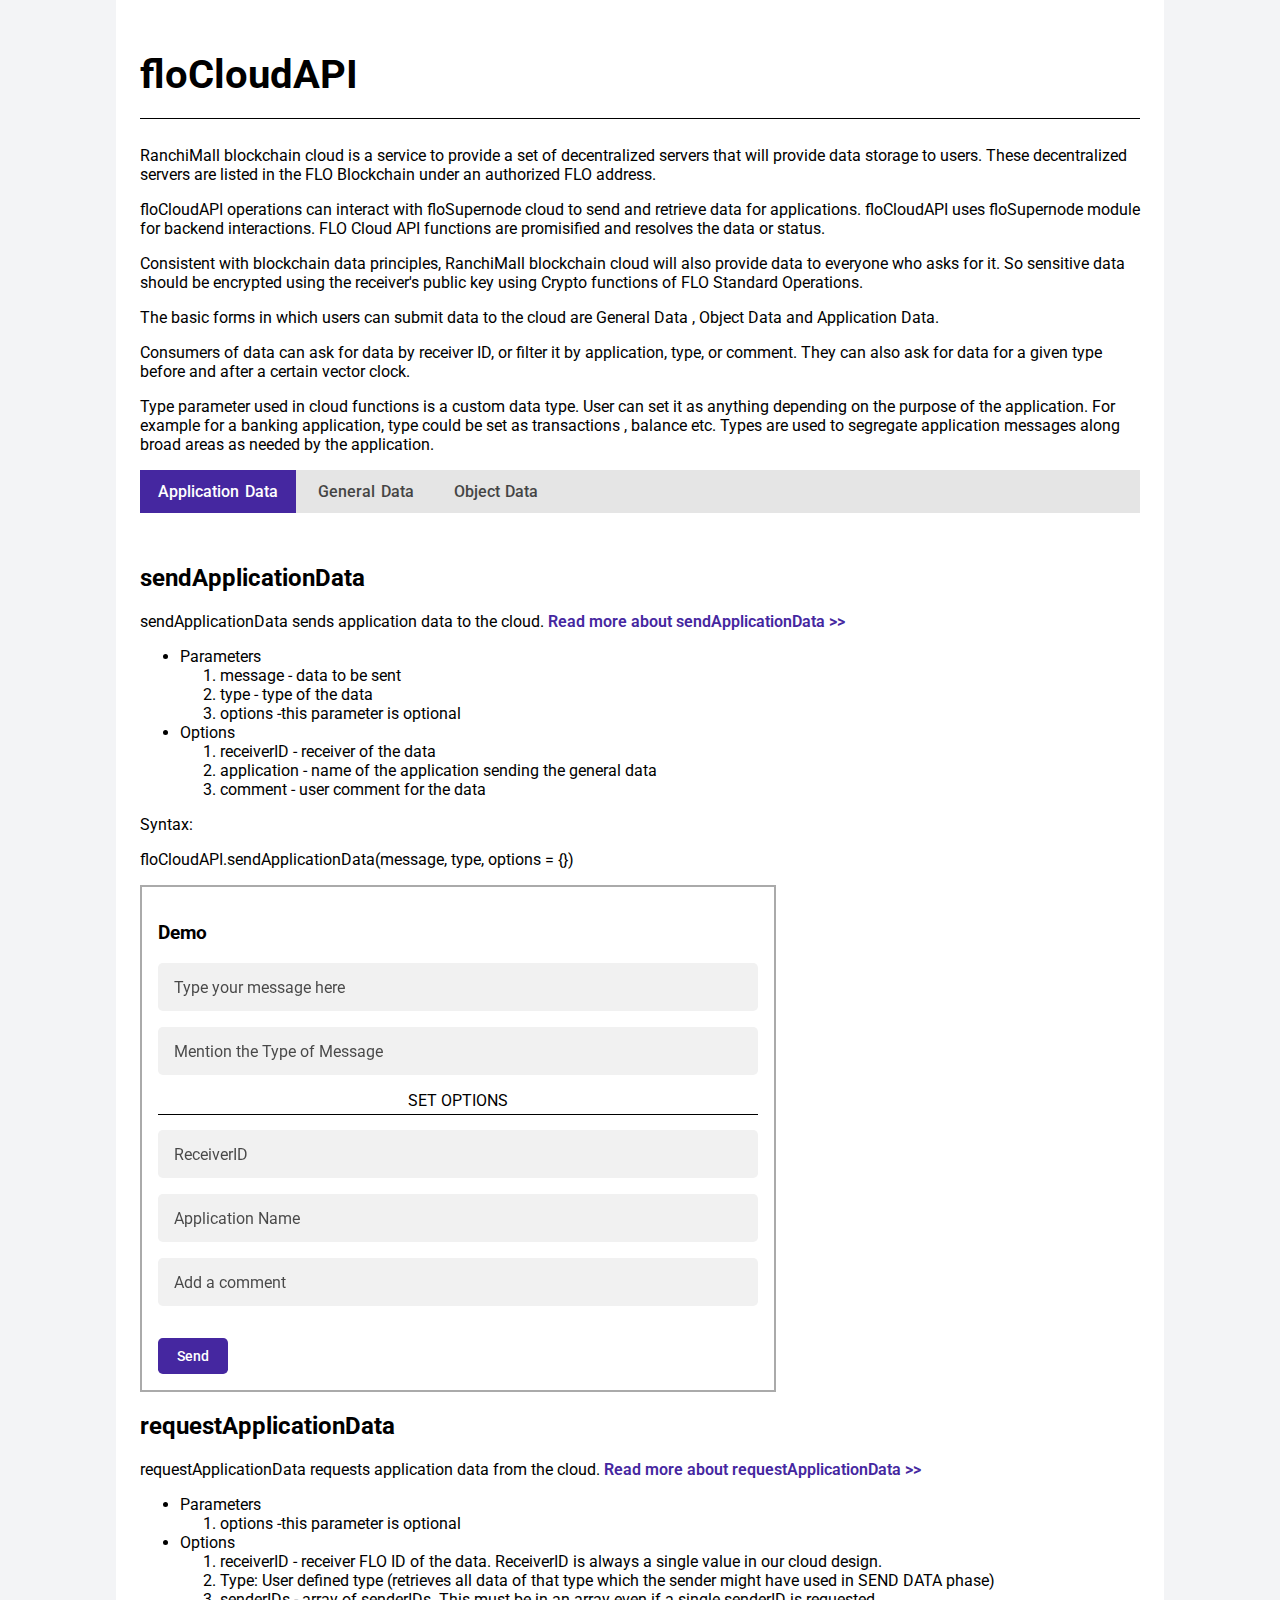
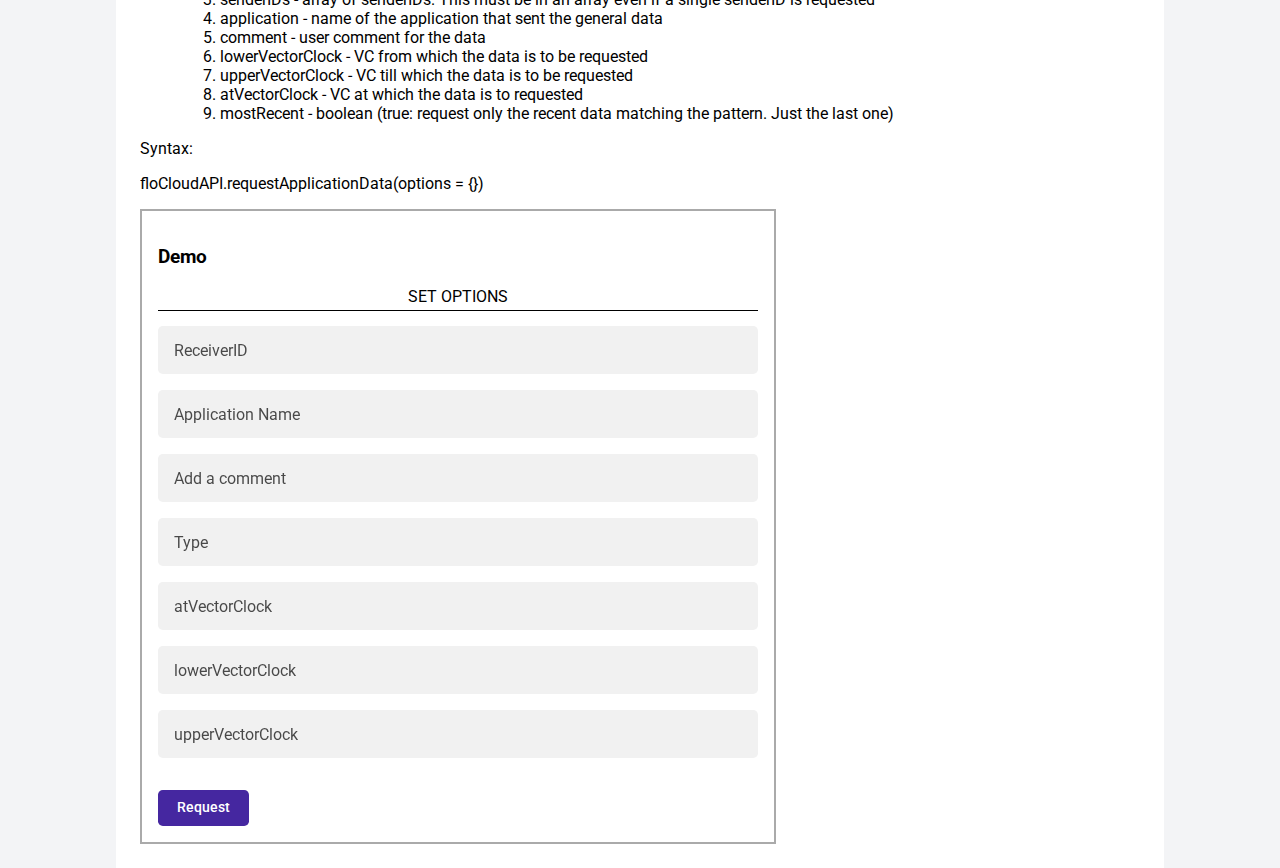
==== commit 35ba0e35: "vectorClock and type" ====
--- a/index.html
+++ b/index.html
@@ -240,8 +240,29 @@
         </p>
 
         <p>
+          Consistent with blockchain data principles, RanchiMall blockchain
+          cloud will also provide data to everyone who asks for it. So sensitive
+          data should be encrypted using the receiver's public key using Crypto
+          functions of FLO Standard Operations.
+        </p>
+
+        <p>
           The basic forms in which users can submit data to the cloud are
           General Data , Object Data and Application Data.
+        </p>
+
+        <p>
+          Consumers of data can ask for data by receiver ID, or filter it by
+          application, type, or comment. They can also ask for data for a given
+          type before and after a certain vector clock.
+        </p>
+
+        <p>
+          Type parameter used in cloud functions is a custom data type. User can
+          set it as anything depending on the purpose of the application. For
+          example for a banking application, type could be set as transactions ,
+          balance etc. Types are used to segregate application messages along
+          broad areas as needed by the application.
         </p>
 
         <sm-tab-header variant="tab" target="tab1">
@@ -400,13 +421,6 @@
               ></sm-input>
 
               <sm-input
-                placeholder="Type"
-                type="text"
-                animate
-                class="demo-inner-blocks typeName"
-              ></sm-input>
-
-              <sm-input
                 placeholder="Application Name"
                 type="text"
                 animate
@@ -419,6 +433,35 @@
                 animate
                 class="demo-inner-blocks comment"
               ></sm-input>
+
+              <sm-input
+                placeholder="Type"
+                type="text"
+                animate
+                class="demo-inner-blocks typeName"
+              ></sm-input>
+
+              <sm-input
+                placeholder="atVectorClock"
+                type="text"
+                animate
+                class="demo-inner-blocks atVectorClock"
+              ></sm-input>
+
+              <sm-input
+                placeholder="lowerVectorClock"
+                type="text"
+                animate
+                class="demo-inner-blocks lowerVectorClock"
+              ></sm-input>
+
+              <sm-input
+                placeholder="upperVectorClock"
+                type="text"
+                animate
+                class="demo-inner-blocks upperVectorClock"
+              ></sm-input>
+
               <sm-button variant="primary" id="requestApplicationMessage"
                 >Request</sm-button
               >
@@ -586,6 +629,34 @@
                 class="demo-inner-blocks comment"
               ></sm-input>
 
+              <sm-input
+                placeholder="Type"
+                type="text"
+                animate
+                class="demo-inner-blocks typeName"
+              ></sm-input>
+
+              <sm-input
+                placeholder="atVectorClock"
+                type="text"
+                animate
+                class="demo-inner-blocks atVectorClock"
+              ></sm-input>
+
+              <sm-input
+                placeholder="lowerVectorClock"
+                type="text"
+                animate
+                class="demo-inner-blocks lowerVectorClock"
+              ></sm-input>
+
+              <sm-input
+                placeholder="upperVectorClock"
+                type="text"
+                animate
+                class="demo-inner-blocks upperVectorClock"
+              ></sm-input>
+
               <sm-button variant="primary" id="requestUserMessage">
                 Request
               </sm-button>
@@ -873,6 +944,35 @@
                 animate
                 class="demo-inner-blocks comment"
               ></sm-input>
+
+              <sm-input
+                placeholder="Type"
+                type="text"
+                animate
+                class="demo-inner-blocks typeName"
+              ></sm-input>
+
+              <sm-input
+                placeholder="atVectorClock"
+                type="text"
+                animate
+                class="demo-inner-blocks atVectorClock"
+              ></sm-input>
+
+              <sm-input
+                placeholder="lowerVectorClock"
+                type="text"
+                animate
+                class="demo-inner-blocks lowerVectorClock"
+              ></sm-input>
+
+              <sm-input
+                placeholder="upperVectorClock"
+                type="text"
+                animate
+                class="demo-inner-blocks upperVectorClock"
+              ></sm-input>
+
               <sm-button variant="primary" id="requestObjectData"
                 >Request</sm-button
               >
@@ -919,7 +1019,7 @@
 
         let objName = generateObject("resetKeyValueBlock");
 
-        floCloudAPI.resetObjectData(objName , optionsObj).then(
+        floCloudAPI.resetObjectData(objName, optionsObj).then(
           function (value) {
             alert("successful");
             displayCode(value, 4);
@@ -939,7 +1039,7 @@
 
         let objName = generateObject("updateKeyValueBlock");
 
-        floCloudAPI.updateObjectData(objName , optionsObj).then(
+        floCloudAPI.updateObjectData(objName, optionsObj).then(
           function (value) {
             alert("successful");
             displayCode(value, 5);
@@ -958,7 +1058,7 @@
 
         let optionsObj = setOptions(demo[6]);
 
-        floCloudAPI.requestObjectData(objectName , optionsObj).then(
+        floCloudAPI.requestObjectData(objectName, optionsObj).then(
           function (value) {
             let result = floGlobals.appObjects[objectName];
 
@@ -1034,7 +1134,7 @@
 
         let optionsObj = setOptions(demo[1]);
 
-        floCloudAPI.requestGeneralData(type , optionsObj).then(
+        floCloudAPI.requestGeneralData(type, optionsObj).then(
           function (value) {
             alert("successful");
 
@@ -1163,10 +1263,18 @@
         let applicationName = block.querySelector(".applicationName").value;
         let receiverID = block.querySelector(".receiverID").value;
         let optionsType;
+        let atVectorClock, lowerVectorClock, upperVectorClock;
         let optionsObj = {};
 
-        if (blockID == "demoRequestApplicationData") {
+        if (
+          blockID == "demoRequestApplicationData" ||
+          blockID == "demoRequestGeneralData" ||
+          blockID == "demoRequestObjectData"
+        ) {
           optionsType = block.querySelector(".typeName").value;
+          atVectorClock = block.querySelector(".atVectorClock").value;
+          lowerVectorClock = block.querySelector(".lowerVectorClock").value;
+          upperVectorClock = block.querySelector(".upperVectorClock").value;
         }
 
         if (comment) {
